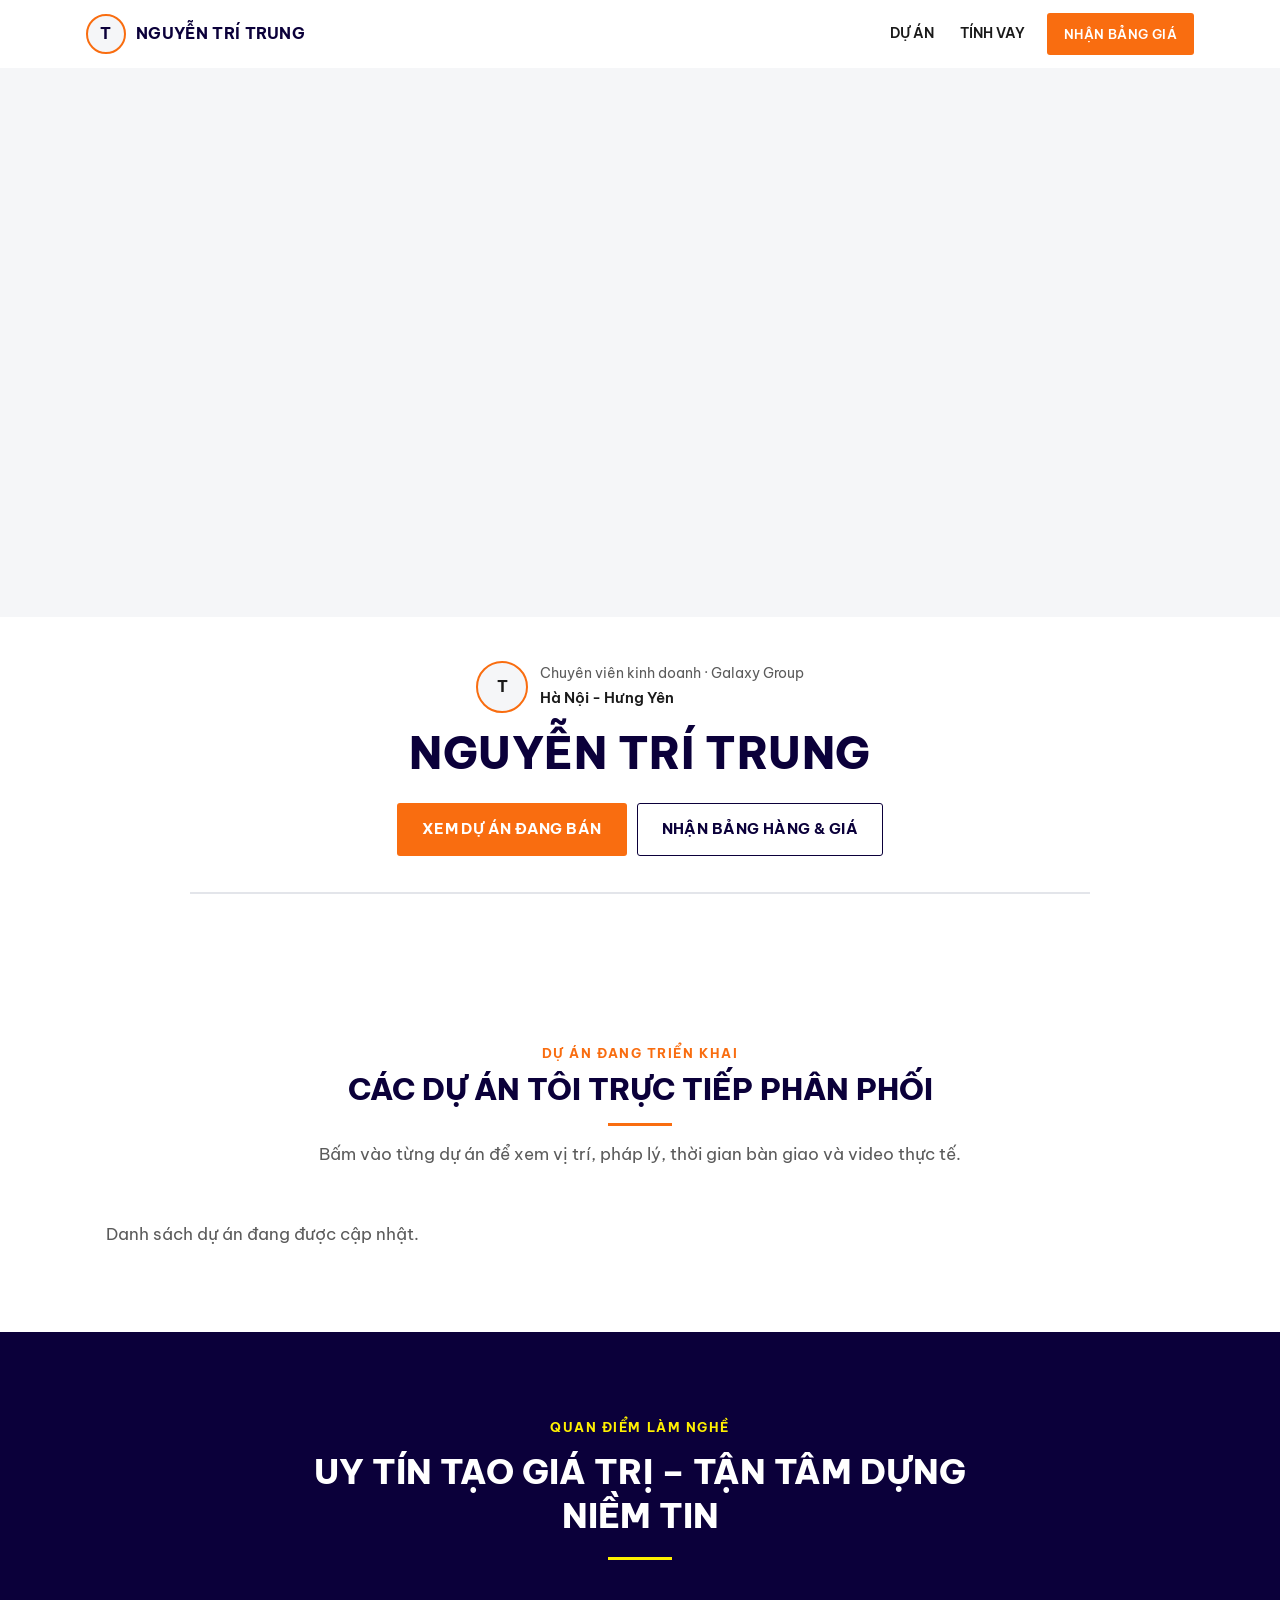
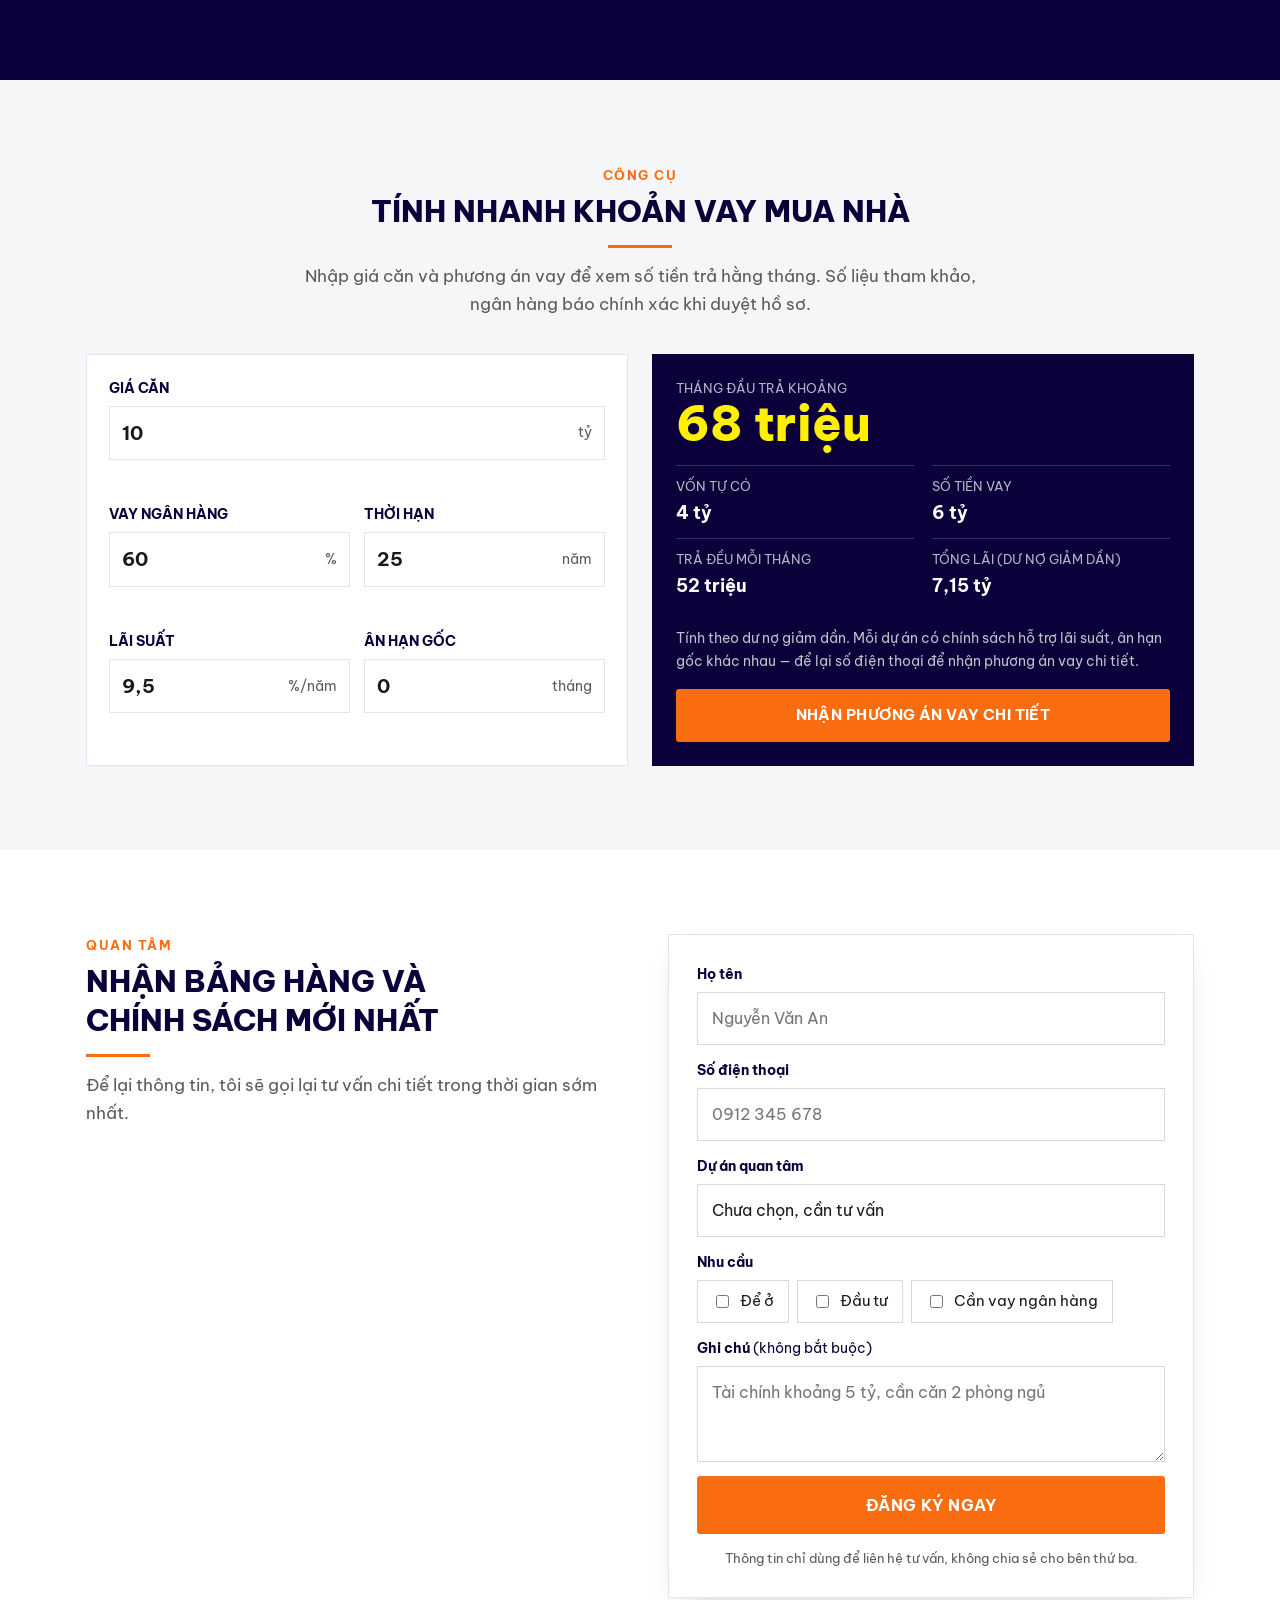
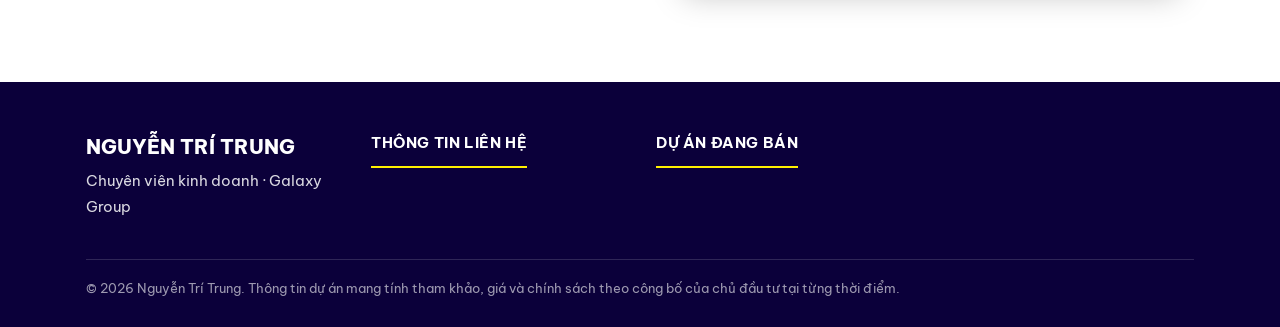
==== index.html @ 34c47fae "Add files via upload" ====
<!doctype html>
<html lang="vi">
<head>
<meta charset="utf-8">
<meta name="viewport" content="width=device-width,initial-scale=1,viewport-fit=cover">
<title>Nguyễn Trí Trung · Chuyên viên kinh doanh bất động sản</title>
<meta name="description" content="Nguyễn Trí Trung – Chuyên viên kinh doanh Galaxy Group. Tư vấn các dự án căn hộ, thấp tầng tại Hà Nội và Hưng Yên: Iconia Lakeside, Hanoi Season Garden, The Magnolia, Masteri, Lumière…">
<meta property="og:title" content="Nguyễn Trí Trung · Tư vấn bất động sản">
<meta property="og:description" content="Uy tín tạo giá trị – Tận tâm dựng niềm tin. Xem các dự án đang mở bán và nhận bảng giá mới nhất.">
<meta property="og:type" content="website">
<meta name="theme-color" content="#FFFFFF">
<link rel="icon" href="data:image/svg+xml,%3Csvg xmlns='http://www.w3.org/2000/svg' viewBox='0 0 64 64'%3E%3Crect width='64' height='64' rx='14' fill='%230B2A24'/%3E%3Cpath d='M14 34 32 18l18 16v14a2 2 0 0 1-2 2H38V38H26v12H16a2 2 0 0 1-2-2z' fill='%23D9B26A'/%3E%3C/svg%3E">
<link rel="preconnect" href="https://fonts.googleapis.com">
<link rel="preconnect" href="https://fonts.gstatic.com" crossorigin>
<link rel="stylesheet" href="https://fonts.googleapis.com/css2?family=Be+Vietnam+Pro:wght@400;500;600;700;800&display=swap">
<style>
/* Phong cách trang dự án BĐS: nền trắng, ảnh tràn ngang, tiêu đề in hoa canh giữa, nút cam, chân trang xanh than */
:root{
  --bg:#FFFFFF; --soft:#F5F6F8; --ink:#1A1A1A; --muted:#5B5B5B; --line:#E3E5EA;
  --orange:#F96D10; --orange-d:#E05A00; --navy:#0B003A; --yellow:#FFF000; --danger:#C62828;
  --font:"Be Vietnam Pro",Arial,system-ui,-apple-system,"Segoe UI",Roboto,sans-serif;
  color-scheme:light;
}
*{box-sizing:border-box}
html{scroll-behavior:smooth}
@media (prefers-reduced-motion:reduce){html{scroll-behavior:auto}*{animation:none!important;transition:none!important}}
body{margin:0;background:var(--bg);color:var(--ink);font-family:var(--font);font-size:16px;line-height:1.7;-webkit-font-smoothing:antialiased}
a{color:inherit}
img{max-width:100%;display:block}
[hidden]{display:none!important}
.wrap{max-width:1140px;margin:0 auto;padding-left:max(16px,env(safe-area-inset-left,0px));padding-right:max(16px,env(safe-area-inset-right,0px))}
:focus-visible{outline:2px solid var(--orange);outline-offset:2px}
h1,h2,h3{text-wrap:balance}
em.g{font-style:normal}

/* nút */
.btn{display:inline-flex;align-items:center;justify-content:center;gap:8px;border:1px solid transparent;border-radius:3px;padding:13px 24px;font:inherit;font-weight:700;font-size:14.5px;text-transform:uppercase;letter-spacing:.03em;text-decoration:none;cursor:pointer;transition:background .2s,color .2s,border-color .2s;white-space:nowrap}
.btn svg{width:17px;height:17px;flex:none}
.btn.gold,.btn.dark{background:var(--orange);color:#fff}
.btn.gold:hover,.btn.dark:hover{background:var(--orange-d)}
.btn.light,.btn.line{background:#fff;border-color:var(--navy);color:var(--navy)}
.btn.light:hover,.btn.line:hover{background:var(--navy);color:#fff}
.btn.sm{padding:9px 16px;font-size:13px}

/* thanh trên */
.top{position:sticky;top:0;z-index:40;padding-top:env(safe-area-inset-top,0px);background:#fff;transition:box-shadow .2s}
.top.solid{box-shadow:0 2px 10px rgba(0,0,0,.08)}
.top .wrap{display:flex;align-items:center;justify-content:space-between;gap:16px;height:68px}
.brand{display:flex;align-items:center;gap:10px;text-decoration:none;min-width:0}
.brand img,.brand .ini{width:40px;height:40px;border-radius:50%;object-fit:cover;flex:none;border:2px solid var(--orange)}
.brand .ini{display:grid;place-items:center;background:var(--soft);font-weight:700}
.brand span{white-space:nowrap;overflow:hidden;text-overflow:ellipsis;font-weight:700;text-transform:uppercase;color:var(--navy);letter-spacing:.02em;font-size:16px}
.menu{display:flex;align-items:center;gap:2px}
.menu a{text-decoration:none;font-size:14px;font-weight:600;text-transform:uppercase;color:var(--ink);padding:8px 12px}
.menu a.m:hover{color:var(--orange)}
.menu a.btn{color:#fff;margin-left:8px}
@media (max-width:900px){.menu a.m{display:none}}

/* đầu trang: ảnh tràn ngang + tên canh giữa */
.hero{padding:0 0 clamp(40px,6vw,64px)}
.hero .bg{width:100%;aspect-ratio:21/9;max-height:78vh;background:var(--soft) center/cover no-repeat}
@media (max-width:760px){.hero .bg{aspect-ratio:4/3}}
.hero-txt{text-align:center;padding-top:clamp(28px,4vw,44px)}
.hero .who{display:inline-flex;align-items:center;gap:12px;margin-bottom:14px;text-align:left}
.hero .who img,.hero .who .ini{width:52px;height:52px;border-radius:50%;object-fit:cover;flex:none;border:2px solid var(--orange)}
.hero .who .ini{display:grid;place-items:center;background:var(--soft);font-weight:700}
.hero .who small{display:block;font-size:13.5px;color:var(--muted)}
.hero .who b{font-size:14.5px;font-weight:600}
.hero h1{font-weight:800;font-size:clamp(28px,4.4vw,44px);line-height:1.2;text-transform:uppercase;color:var(--navy);margin:0 0 10px;letter-spacing:.01em}
.hero .slogan{font-size:clamp(16px,1.8vw,19px);color:var(--muted);font-style:italic;margin:0 auto 24px;max-width:60ch}
.hero .cta{display:flex;flex-wrap:wrap;gap:10px;justify-content:center}
.hero .stats{display:grid;grid-template-columns:repeat(auto-fit,minmax(150px,1fr));gap:0;margin:36px auto 0;max-width:900px;border:1px solid var(--line)}
.hero .stats div{display:flex;flex-direction:column;padding:16px 12px;border-right:1px solid var(--line)}
.hero .stats div:last-child{border-right:0}
.hero .stats b{font-size:30px;font-weight:800;color:var(--orange);line-height:1.1}
.hero .stats span{font-size:13.5px;color:var(--muted)}
@media (max-width:520px){.hero .stats{grid-template-columns:1fr 1fr}.hero .stats div:nth-child(2n){border-right:0}.hero .stats div:nth-child(n+3){border-top:1px solid var(--line)}}

/* mục chung: tiêu đề in hoa canh giữa, gạch cam bên dưới */
section{scroll-margin-top:74px}
.sec{padding-block:clamp(48px,7vw,84px)}
.sec.alt{background:var(--soft)}
.kicker{display:block;font-size:13px;font-weight:700;letter-spacing:.12em;text-transform:uppercase;color:var(--orange)}
.sec h2{font-weight:800;font-size:clamp(22px,3vw,30px);line-height:1.3;text-transform:uppercase;color:var(--navy);margin:6px 0 14px}
.sec h2::after{content:"";display:block;width:64px;height:3px;background:var(--orange);margin-top:14px}
.head{display:flex;flex-direction:column;align-items:center;text-align:center;gap:16px;margin-bottom:36px}
.head h2::after{margin-inline:auto}
.lead{color:var(--muted);font-size:16.5px;max-width:64ch;margin:0 auto}
.reveal{opacity:1;transform:none}
.js .reveal{opacity:0;transform:translateY(16px);transition:opacity .6s ease,transform .6s ease}
.js .reveal.in{opacity:1;transform:none}

/* giới thiệu */
.about{display:grid;grid-template-columns:minmax(0,.8fr) minmax(0,1.2fr);gap:clamp(24px,5vw,56px);align-items:center}
@media (max-width:860px){.about{grid-template-columns:minmax(0,1fr)}}
.portrait{position:relative;overflow:hidden;aspect-ratio:4/5;background:var(--soft);max-width:420px;width:100%;margin:0 auto;box-shadow:0 12px 30px -12px rgba(0,0,0,.25)}
.portrait img{width:100%;height:100%;object-fit:cover}
.portrait .ini{position:absolute;inset:0;display:grid;place-items:center;font-size:110px;font-weight:800;color:var(--muted)}
.portrait .badge{position:absolute;left:0;bottom:18px;background:var(--orange);color:#fff;padding:8px 16px;display:flex;gap:8px;align-items:center;font-size:13.5px;font-weight:700;text-transform:uppercase}
.portrait .badge i{width:8px;height:8px;border-radius:50%;background:#fff;flex:none}
.portrait .badge span{display:none}
.bio{font-size:16.5px;white-space:pre-line;margin:0 0 20px;text-align:justify}
.skills{list-style:none;margin:0 0 22px;padding:0;display:grid;grid-template-columns:repeat(auto-fit,minmax(220px,1fr));gap:6px 20px}
.skills li{position:relative;padding-left:22px}
.skills li::before{content:"";position:absolute;left:4px;top:.65em;width:7px;height:7px;background:var(--orange);border-radius:50%}
.contact-list{display:grid;gap:8px;margin-bottom:22px}
.contact-list a{display:flex;gap:12px;align-items:center;text-decoration:none;min-width:0}
.contact-list i{width:36px;height:36px;border-radius:50%;background:var(--navy);color:#fff;display:grid;place-items:center;flex:none}
.contact-list i svg{width:16px;height:16px}
.contact-list span{display:flex;gap:6px;flex-wrap:wrap;min-width:0}
.contact-list small{font-size:15px;color:var(--ink);font-weight:700}
.contact-list small::after{content:":"}
.contact-list b{font-size:15px;font-weight:400;overflow:hidden;text-overflow:ellipsis}
.socials{display:flex;gap:10px;flex-wrap:wrap}

/* cam kết */
.pledge{display:grid;grid-template-columns:repeat(auto-fit,minmax(220px,1fr));gap:20px}
.pledge div{background:#fff;border:1px solid var(--line);border-top:3px solid var(--orange);padding:22px 20px}
.pledge .n{font-size:28px;font-weight:800;color:var(--orange);line-height:1}
.pledge b{display:block;font-size:16.5px;font-weight:700;text-transform:uppercase;color:var(--navy);margin:10px 0 6px}
.pledge p{margin:0;color:var(--muted);font-size:15px}

/* dự án */
.filters{display:flex;gap:6px;flex-wrap:wrap;justify-content:center}
.filters button{font:inherit;font-size:13.5px;font-weight:700;text-transform:uppercase;border:1px solid var(--navy);background:#fff;color:var(--navy);padding:8px 18px;border-radius:3px;cursor:pointer}
.filters button[aria-pressed="true"]{background:var(--navy);color:#fff}
.grid{display:grid;grid-template-columns:repeat(auto-fill,minmax(310px,1fr));gap:24px}
@media (max-width:380px){.grid{grid-template-columns:minmax(0,1fr)}}
.card{position:relative;display:flex;flex-direction:column;background:#fff;color:var(--ink);border:1px solid var(--line);padding:0;text-align:left;font:inherit;cursor:pointer;width:100%;overflow:hidden;transition:box-shadow .25s,transform .25s}
.card:hover{box-shadow:0 14px 30px -14px rgba(0,0,0,.3);transform:translateY(-3px)}
.card img,.card .ph{width:100%;aspect-ratio:16/10;object-fit:cover;background:var(--soft)}
.card .tags{position:absolute;top:12px;left:12px;right:12px;display:flex;flex-wrap:wrap;gap:6px}
.card .tags span{background:var(--navy);color:#fff;font-size:11.5px;font-weight:700;text-transform:uppercase;padding:4px 10px}
.card .tags span.gold{background:var(--orange)}
.card .txt{display:flex;flex-direction:column;gap:8px;padding:16px 18px 18px;flex:1}
.card h3{font-size:18px;font-weight:800;text-transform:uppercase;color:var(--navy);line-height:1.3;margin:0}
.card .loc{display:flex;gap:6px;font-size:14.5px;color:var(--muted);line-height:1.5}
.card .loc svg{width:15px;height:15px;flex:none;margin-top:3px;color:var(--orange)}
.card .more{display:inline-flex;align-items:center;gap:6px;margin-top:auto;padding-top:6px;font-weight:700;font-size:13.5px;text-transform:uppercase;color:var(--orange)}
.card .more svg,.pd .vids svg{width:15px;height:15px;flex:none}

/* hộp chi tiết dự án */
dialog.pd{border:0;padding:0;margin:0;width:100%;height:100%;max-width:100%;max-height:100%;background:#fff;color:var(--ink)}
dialog.pd::backdrop{background:#fff}
.pd .pd-in{height:100%;overflow-y:auto;-webkit-overflow-scrolling:touch}
.pd .pd-bar{position:sticky;top:0;z-index:2;background:#fff;box-shadow:0 2px 10px rgba(0,0,0,.08);padding-top:env(safe-area-inset-top,0px)}
.pd .pd-bar .wrap{display:flex;align-items:center;justify-content:space-between;gap:12px;height:60px}
.pd .back{display:inline-flex;align-items:center;gap:6px;border:0;background:none;font:inherit;font-weight:700;font-size:14px;text-transform:uppercase;color:var(--navy);cursor:pointer;padding:8px 0}
.pd .pd-img{position:relative;width:100%;aspect-ratio:21/9;max-height:70vh;background:var(--soft)}
@media (max-width:760px){.pd .pd-img{aspect-ratio:4/3}}
.pd .pd-body{max-width:900px;margin:0 auto;padding:28px 16px calc(110px + env(safe-area-inset-bottom,0px))!important;overflow:visible!important}
.pd .acts .btn{white-space:normal;text-align:center}
.pd .amen{list-style:none;margin:0;padding:0;display:grid;grid-template-columns:repeat(auto-fill,minmax(240px,1fr));gap:8px 20px}
.pd .amen li{display:flex;gap:10px}
.pd .amen li::before{content:"✓";color:#fff;background:var(--orange);width:22px;height:22px;border-radius:50%;display:grid;place-items:center;font-size:12px;flex:none;margin-top:3px}
.pd .gal{display:grid;grid-template-columns:repeat(auto-fill,minmax(260px,1fr));gap:10px;margin-top:10px}
.pd .gal:empty{display:none}
.pd .gal a{display:block;background:var(--soft)}
.pd .gal img{width:100%;aspect-ratio:4/3;object-fit:cover}
.pd .card h3{font-size:18px;text-align:left;letter-spacing:0;line-height:1.3}
.pd .card .txt{padding:14px 16px 16px}
/* tiện ích dạng thẻ có ảnh + ghi chú */
.pd .amen-cards{display:grid;grid-template-columns:repeat(auto-fill,minmax(240px,1fr));gap:18px}
.pd .am-card{margin:0;border:1px solid var(--line);background:#fff;display:flex;flex-direction:column}
.pd .am-card button,.pd .tile button{display:block;width:100%;padding:0;border:0;background:var(--soft);cursor:zoom-in;position:relative}
.pd .am-card img{width:100%;aspect-ratio:4/3;object-fit:cover}
.pd .am-card figcaption{padding:12px 14px 14px;display:flex;flex-direction:column;gap:4px}
.pd .am-card b{font-weight:700;color:var(--navy);font-size:15.5px;line-height:1.35}
.pd .am-card span{color:var(--muted);font-size:14.5px;line-height:1.5}
.pd .amen{display:grid;grid-template-columns:repeat(auto-fill,minmax(260px,1fr));gap:10px 24px}
.pd .am-li{position:relative;padding-left:32px;line-height:1.5}
.pd .am-li::before{content:"✓";position:absolute;left:0;top:1px;color:#fff;background:var(--orange);width:22px;height:22px;border-radius:50%;display:grid;place-items:center;font-size:12px}
.pd .am-li b{font-weight:700}
.pd .am-li span{color:var(--muted)}
/* mặt bằng theo nhóm */
.pd .chips{display:flex;gap:8px;overflow-x:auto;padding:2px 0 6px;margin:6px 0 4px;scrollbar-width:thin}
.pd .chips button{flex:none;font:inherit;font-size:13.5px;font-weight:700;border:1px solid var(--navy);background:#fff;color:var(--navy);padding:8px 14px;cursor:pointer;white-space:nowrap}
.pd .chips button small{font-weight:400;opacity:.7;margin-left:4px}
.pd .chips button[aria-selected="true"]{background:var(--navy);color:#fff}
.pd .plan-grid{display:grid;grid-template-columns:repeat(auto-fill,minmax(220px,1fr));gap:12px;margin-top:10px}
.pd .plan-grid.one{grid-template-columns:minmax(0,1fr)}
.pd .tile{margin:0;display:flex;flex-direction:column;border:1px solid var(--line);background:#fff}
.pd .tile img{width:100%;aspect-ratio:4/3;object-fit:cover}
.pd .plan-grid .tile img{object-fit:contain;background:#fff}
.pd .plan-grid.one .tile img{aspect-ratio:auto;max-height:85vh}
.pd .tile figcaption{padding:8px 10px;font-size:13.5px;color:var(--muted);line-height:1.4}
.pd .tile button::after{content:"⤢";position:absolute;right:8px;bottom:8px;width:30px;height:30px;border-radius:50%;background:rgba(11,0,58,.7);color:#fff;display:grid;place-items:center;font-size:15px}
@media (max-width:600px){.pd .plan-grid{grid-template-columns:repeat(2,minmax(0,1fr));gap:8px}.pd .plan-grid.one{grid-template-columns:minmax(0,1fr)}.pd .pdf small{display:none}.pd .tile figcaption{font-size:12.5px;padding:6px 8px}}
.pd .pdf{display:flex;flex-direction:column;gap:6px;justify-content:center;min-height:96px;padding:16px;border:1px solid var(--line);background:#FFF8F2;text-decoration:none;color:var(--ink)}
.pd .pdf i{font-style:normal;font-weight:800;font-size:13px;color:#fff;background:#D93025;align-self:flex-start;padding:3px 8px}
.pd .pdf span{font-weight:700;color:var(--navy);line-height:1.35}
.pd .pdf small{color:var(--muted);font-size:12.5px}
.pd .gal{grid-template-columns:repeat(auto-fill,minmax(240px,1fr))}
/* khung xem ảnh */
dialog.lb{border:0;padding:0;margin:0;width:100%;height:100%;max-width:100%;max-height:100%;background:#0b0b0f;color:#fff;overflow:hidden}
dialog.lb::backdrop{background:#0b0b0f}
.lb-stage{position:absolute;inset:0;display:grid;place-items:center;overflow:hidden;touch-action:none;cursor:zoom-in}
.lb.zoomed .lb-stage{cursor:grab}
.lb-stage img{max-width:100%;max-height:100%;object-fit:contain;transform-origin:center center;user-select:none;-webkit-user-select:none;will-change:transform}
.lb-x{position:absolute;top:calc(12px + env(safe-area-inset-top,0px));right:12px;width:44px;height:44px;border-radius:50%;border:0;background:rgba(255,255,255,.16);color:#fff;font-size:26px;cursor:pointer;z-index:2}
.lb-nav{position:absolute;top:50%;transform:translateY(-50%);width:44px;height:64px;border:0;background:rgba(255,255,255,.12);color:#fff;font-size:34px;cursor:pointer;z-index:2}
.lb-nav.prev{left:8px}.lb-nav.next{right:8px}
.lb.zoomed .lb-nav{opacity:.25}
.lb-bar{position:absolute;left:0;right:0;bottom:0;padding:12px 16px calc(14px + env(safe-area-inset-bottom,0px));display:flex;justify-content:space-between;gap:12px;font-size:14px;background:linear-gradient(0deg,rgba(0,0,0,.7),rgba(0,0,0,0));pointer-events:none;padding-right:120px}
.lb-orig{position:absolute;left:12px;top:calc(14px + env(safe-area-inset-top,0px));z-index:2;background:var(--orange);color:#fff;text-decoration:none;font-weight:700;font-size:13.5px;padding:10px 14px}
.lb-orig[hidden]{display:none}
.lb-zoom{position:absolute;right:12px;bottom:calc(10px + env(safe-area-inset-bottom,0px));display:flex;gap:6px;z-index:2}
.lb-zoom button{width:44px;height:44px;border-radius:50%;border:0;background:rgba(255,255,255,.16);color:#fff;font-size:22px;cursor:pointer}
.pd .pd-img img{width:100%;height:100%;object-fit:cover}
.pd .x{position:absolute;top:calc(12px + env(safe-area-inset-top,0px));right:12px;width:40px;height:40px;border-radius:50%;border:0;background:#fff;color:var(--ink);font-size:24px;cursor:pointer;display:grid;place-items:center;box-shadow:0 2px 8px rgba(0,0,0,.2)}
.pd .pd-body{padding:24px clamp(16px,4vw,36px) calc(28px + env(safe-area-inset-bottom,0px));overflow-y:auto;display:flex;flex-direction:column;gap:16px}
.pd h3{font-size:clamp(22px,3.4vw,30px);font-weight:800;text-transform:uppercase;color:var(--navy);text-align:center;line-height:1.25;margin:0}
.pd .sub{font-size:16px;font-weight:800;text-transform:uppercase;color:var(--navy);margin:6px 0 0}
.pd .facts{list-style:disc;margin:0;padding-left:22px;display:grid;gap:6px}
.pd .facts li::marker{color:var(--orange)}
.pd .facts b{font-weight:700}
.pd .desc{white-space:pre-line;margin:0;font-size:16px;text-align:justify}
.pd .acts{display:flex;gap:10px;flex-wrap:wrap}
.pd .acts .btn.gold{flex:1 1 100%}
.pd .vids{display:flex;gap:8px;flex-wrap:wrap}
.pd .vids a{display:inline-flex;gap:8px;align-items:center;text-decoration:none;font-size:14px;padding:7px 14px;border:1px solid var(--line)}

/* video */
.vgrid{display:grid;grid-auto-flow:column;grid-auto-columns:minmax(210px,240px);gap:16px;overflow-x:auto;padding-bottom:12px;scroll-snap-type:x mandatory;scrollbar-width:thin}
.vcard{scroll-snap-align:start;position:relative;aspect-ratio:9/14;overflow:hidden;background:var(--soft);color:#fff;text-decoration:none;display:block}
.vcard img{position:absolute;inset:0;width:100%;height:100%;object-fit:cover}
.vcard::after{content:"";position:absolute;inset:0;background:linear-gradient(180deg,rgba(0,0,0,0) 45%,rgba(11,0,58,.9))}
.vcard .play{position:absolute;top:50%;left:50%;transform:translate(-50%,-50%);z-index:1;width:54px;height:54px;border-radius:50%;background:var(--orange);display:grid;place-items:center;color:#fff;transition:transform .2s}
.vcard:hover .play{transform:translate(-50%,-50%) scale(1.1)}
.vcard .play svg{width:20px;height:20px;margin-left:3px}
.vcard .src{position:absolute;top:10px;left:10px;z-index:1;font-size:11px;font-weight:700;text-transform:uppercase;background:rgba(0,0,0,.55);padding:3px 9px}
.vcard .cap{position:absolute;left:14px;right:14px;bottom:14px;z-index:1;font-weight:600;font-size:14px;line-height:1.35}
.vcard .cap small{display:block;color:var(--yellow);font-size:11.5px;font-weight:700;text-transform:uppercase;margin-bottom:3px}
#video .head .btn{order:3}

/* quan điểm: dải xanh than */
.creed{background:var(--navy);color:#fff;text-align:center}
.creed .kicker{color:var(--yellow)}
.creed .quote{font-size:clamp(22px,3.4vw,34px);font-weight:800;text-transform:uppercase;line-height:1.3;margin:12px auto 36px;max-width:28ch}
.creed .quote::after{content:"";display:block;width:64px;height:3px;background:var(--yellow);margin:18px auto 0}
.values{display:grid;grid-template-columns:repeat(auto-fit,minmax(220px,1fr));gap:20px;text-align:left}
.values div{border:1px solid rgba(255,255,255,.18);padding:20px}
.values b{display:block;font-size:16px;font-weight:700;text-transform:uppercase;color:var(--yellow);margin-bottom:6px}
.values p{margin:0;color:rgba(255,255,255,.8);font-size:15px}

/* quy trình */
.steps{list-style:none;margin:0;padding:0;display:grid;grid-template-columns:repeat(auto-fit,minmax(190px,1fr));gap:20px;counter-reset:s}
.steps li{counter-increment:s;text-align:center;padding:0 8px}
.steps li::before{content:counter(s);display:grid;place-items:center;width:52px;height:52px;margin:0 auto 12px;border-radius:50%;background:var(--orange);color:#fff;font-size:20px;font-weight:800}
.steps b{display:block;font-size:16px;font-weight:700;text-transform:uppercase;color:var(--navy);margin-bottom:6px}
.steps p{margin:0;color:var(--muted);font-size:15px}

/* tính vay */
.loan{display:grid;grid-template-columns:minmax(0,1fr) minmax(0,1fr);gap:24px;align-items:stretch}
@media (max-width:860px){.loan{grid-template-columns:minmax(0,1fr)}}
.loan form{background:#fff;border:1px solid var(--line);padding:22px;display:grid;grid-template-columns:repeat(2,minmax(0,1fr));gap:14px}
.loan label{display:flex;flex-direction:column;gap:6px;font-size:13.5px;font-weight:700;text-transform:uppercase;color:var(--navy);min-width:0}
.loan label.w{grid-column:1/-1}
.loan .box{display:flex;align-items:center;border:1px solid var(--line);padding:0 12px;background:#fff}
.loan .box:focus-within{border-color:var(--orange)}
.loan input{flex:1;min-width:0;width:100%;border:0;background:none;font:inherit;font-size:19px;font-weight:700;color:var(--ink);padding:10px 0;outline:none;text-transform:none}
.loan .box span{color:var(--muted);font-weight:400;text-transform:none}
.loan .res{background:var(--navy);color:#fff;padding:24px;display:flex;flex-direction:column;gap:16px}
.loan .res .big{font-size:clamp(34px,4.6vw,48px);font-weight:800;color:var(--yellow);line-height:1.05}
.loan .res .row{display:grid;grid-template-columns:1fr 1fr;gap:0 18px}
.loan .res .row div{border-top:1px solid rgba(255,255,255,.18);padding:10px 0}
.loan .res small{display:block;color:rgba(255,255,255,.7);font-size:12.5px;text-transform:uppercase}
.loan .res b{font-size:18px;font-weight:700}
.loan .res p{margin:0;color:rgba(255,255,255,.75);font-size:13.5px}

/* form đăng ký */
.reg{display:grid;grid-template-columns:minmax(0,1fr) minmax(0,1fr);gap:clamp(24px,5vw,56px);align-items:start}
@media (max-width:860px){.reg{grid-template-columns:minmax(0,1fr)}}
.reg h2::after{margin-inline:0}
.reg .lead{margin:0}
.benefits{list-style:none;padding:0;margin:20px 0 0;display:grid;gap:8px}
.benefits li{display:flex;gap:10px;font-size:16px}
.benefits li::before{content:"✓";color:#fff;background:var(--orange);width:22px;height:22px;border-radius:50%;display:grid;place-items:center;font-size:12px;flex:none;margin-top:3px}
form.f{background:#fff;border:1px solid var(--line);box-shadow:0 12px 30px -16px rgba(0,0,0,.25);padding:clamp(18px,3vw,28px);display:flex;flex-direction:column;gap:14px}
.f .fld{display:flex;flex-direction:column;gap:6px}
.f label,.f .lb{font-size:13.5px;font-weight:700;color:var(--navy)}
.f input,.f select,.f textarea{width:100%;font:inherit;font-size:16px;color:var(--ink);background:#fff;border:1px solid #D5D8DE;border-radius:0;padding:12px 14px;-webkit-appearance:none;appearance:none}
.f textarea{min-height:96px;resize:vertical}
.f input:focus,.f select:focus,.f textarea:focus{outline:0;border-color:var(--orange);box-shadow:0 0 0 2px rgba(249,109,16,.2)}
.f .needs{display:flex;gap:8px;flex-wrap:wrap}
.f .needs label{display:inline-flex;align-items:center;gap:8px;font-size:14.5px;font-weight:400;color:var(--ink);border:1px solid #D5D8DE;padding:8px 14px;cursor:pointer}
.f .needs input{width:auto;accent-color:var(--orange);-webkit-appearance:auto;appearance:auto}
.f .needs label:has(input:checked){border-color:var(--orange);background:#FFF4EC}
.f .hp{position:absolute;left:-9999px;width:1px;height:1px;opacity:0}
.f .err{color:var(--danger);font-size:14px;margin:0}
.f .note{font-size:12.5px;color:var(--muted);margin:0;text-align:center}
.f button.btn{width:100%;padding:15px;font-size:15.5px}
.done{background:#fff;border:1px solid var(--line);border-top:3px solid var(--orange);padding:40px 24px;text-align:center}
.done b{display:block;font-size:22px;font-weight:800;text-transform:uppercase;color:var(--navy);margin-bottom:8px}

/* chân trang xanh than */
footer{background:var(--navy);color:rgba(255,255,255,.85);padding-block:48px calc(28px + env(safe-area-inset-bottom,0px));font-size:15px}
footer .wrap{display:grid;grid-template-columns:repeat(auto-fit,minmax(240px,1fr));gap:32px}
footer h4{color:#fff;font-size:15px;font-weight:700;text-transform:uppercase;letter-spacing:.04em;margin:0 0 16px;padding-bottom:10px;border-bottom:2px solid var(--yellow);display:inline-block}
footer b{color:#fff;font-size:20px;font-weight:800;text-transform:uppercase;display:block;margin-bottom:4px}
footer a{text-decoration:none}
footer a:hover{color:var(--yellow)}
footer .links{display:flex;flex-direction:column;gap:10px}
footer .small{grid-column:1/-1;font-size:12.5px;border-top:1px solid rgba(255,255,255,.15);padding-top:18px;color:rgba(255,255,255,.6)}

/* nút gọi nổi góc trái */
.fab{position:fixed;left:calc(16px + env(safe-area-inset-left,0px));bottom:calc(20px + env(safe-area-inset-bottom,0px));z-index:35;display:flex;flex-direction:column;gap:14px}
.fab a{position:relative;width:54px;height:54px;border-radius:50%;display:grid;place-items:center;text-decoration:none;font-weight:800;font-size:12.5px;color:#fff;box-shadow:0 6px 16px -6px rgba(0,0,0,.45)}
.fab a::before{content:"";position:absolute;inset:-6px;border-radius:50%;background:inherit;opacity:.3;animation:ring 1.6s ease-out infinite;z-index:-1}
@keyframes ring{0%{transform:scale(.85);opacity:.45}100%{transform:scale(1.35);opacity:0}}
.fab .z{background:#0068FF}
.fab .p{background:#E5252A}
.fab .p svg{animation:shake 1.4s ease-in-out infinite}
@keyframes shake{0%,50%,100%{transform:rotate(0)}10%,30%{transform:rotate(-14deg)}20%,40%{transform:rotate(14deg)}}
.fab svg{width:22px;height:22px}
.dock{display:none!important}
@media (max-width:600px){
  .hero .cta{flex-direction:column;align-items:stretch;max-width:340px;margin:0 auto}
  .bio,.pd .desc{text-align:left}
  footer{padding-bottom:calc(96px + env(safe-area-inset-bottom,0px))}
  .menu a.btn{padding:9px 12px;font-size:12.5px}
}
</style>
</head>
<body>

<header class="top" id="top">
  <div class="wrap">
    <a class="brand" href="#trang-chu" aria-label="Về đầu trang"><span class="ini" id="brandIni">T</span><span id="brandName">Nguyễn Trí Trung</span></a>
    <nav class="menu" aria-label="Mục chính">
      <a class="m" href="#du-an">Dự án</a>
      <a class="m" href="#tinh-vay">Tính vay</a>
      <a class="btn gold sm" href="#nhan-thong-tin">Nhận bảng giá</a>
    </nav>
  </div>
</header>

<main id="trang-chu">
  <section class="hero" aria-label="Giới thiệu nhanh">
    <div class="bg" id="heroBg" role="img" aria-label="Phối cảnh dự án"></div>
    <div class="wrap hero-txt">
      <div>
        <div class="who"><span class="ini" id="heroIni">T</span><div><small id="heroRole">Chuyên viên kinh doanh</small><b id="heroArea">Hà Nội - Hưng Yên</b></div></div>
        <h1 id="heroName">Nguyễn Trí Trung</h1>
        <p class="slogan" id="heroSlogan">Uy tín tạo giá trị – Tận tâm dựng niềm tin</p>
        <div class="cta" id="heroCta">
          <a class="btn gold" href="#du-an">Xem dự án đang bán</a>
          <a class="btn light" href="#nhan-thong-tin">Nhận bảng hàng &amp; giá</a>
        </div>
        <div class="stats" id="heroStats"></div>
      </div>
    </div>
  </section>

  <section class="sec alt" id="cam-ket">
    <div class="wrap">
      <div class="head reveal"><div><span class="kicker">Cam kết</span><h2 id="pledgeTitle">Niềm tin của Quý khách là <em class="g">trách nhiệm của tôi</em></h2></div></div>
      <div class="pledge reveal" id="pledge"></div>
    </div>
  </section>

  <section class="sec" id="du-an">
    <div class="wrap">
      <div class="head reveal">
        <div><span class="kicker">Dự án đang triển khai</span><h2>Các dự án tôi <em class="g">trực tiếp phân phối</em></h2>
          <p class="lead">Bấm vào từng dự án để xem vị trí, pháp lý, thời gian bàn giao và video thực tế.</p></div>
        <div class="filters" id="filters" role="group" aria-label="Lọc theo khu vực"></div>
      </div>
      <div class="grid" id="projects"></div>
    </div>
  </section>

  <section class="sec creed" id="quan-diem">
    <div class="wrap">
      <span class="kicker">Quan điểm làm nghề</span>
      <p class="quote" id="creedQuote">Uy tín tạo giá trị – Tận tâm dựng niềm tin</p>
      <div class="values" id="values"></div>
    </div>
  </section>

  <section class="sec" id="quy-trinh">
    <div class="wrap">
      <div class="head reveal"><div><span class="kicker">Quy trình</span><h2>5 bước <em class="g">đồng hành cùng khách hàng</em></h2>
        <p class="lead">Một mục tiêu chung: giúp anh chị ra quyết định đúng, an tâm từ lúc tìm hiểu đến sau khi nhận nhà.</p></div></div>
      <ol class="steps reveal" id="steps"></ol>
    </div>
  </section>

  <section class="sec alt" id="tinh-vay">
    <div class="wrap">
      <div class="head reveal"><div><span class="kicker">Công cụ</span><h2>Tính nhanh <em class="g">khoản vay mua nhà</em></h2>
        <p class="lead">Nhập giá căn và phương án vay để xem số tiền trả hằng tháng. Số liệu tham khảo, ngân hàng báo chính xác khi duyệt hồ sơ.</p></div></div>
      <div class="loan reveal">
        <form id="loanForm" novalidate>
          <label class="w">Giá căn<span class="box"><input id="ln-price" inputmode="decimal" value="10"><span>tỷ</span></span></label>
          <label>Vay ngân hàng<span class="box"><input id="ln-ltv" inputmode="numeric" value="60"><span>%</span></span></label>
          <label>Thời hạn<span class="box"><input id="ln-yrs" inputmode="numeric" value="25"><span>năm</span></span></label>
          <label>Lãi suất<span class="box"><input id="ln-rate" inputmode="decimal" value="9,5"><span>%/năm</span></span></label>
          <label>Ân hạn gốc<span class="box"><input id="ln-grace" inputmode="numeric" value="0"><span>tháng</span></span></label>
        </form>
        <div class="res" aria-live="polite">
          <div><small>Tháng đầu trả khoảng</small><div class="big" id="ln-first">–</div></div>
          <div class="row">
            <div><small>Vốn tự có</small><b id="ln-own">–</b></div>
            <div><small>Số tiền vay</small><b id="ln-loan">–</b></div>
            <div><small>Trả đều mỗi tháng</small><b id="ln-eq">–</b></div>
            <div><small>Tổng lãi (dư nợ giảm dần)</small><b id="ln-int">–</b></div>
          </div>
          <p>Tính theo dư nợ giảm dần. Mỗi dự án có chính sách hỗ trợ lãi suất, ân hạn gốc khác nhau — để lại số điện thoại để nhận phương án vay chi tiết.</p>
          <a class="btn gold" href="#nhan-thong-tin" data-need="Cần vay ngân hàng">Nhận phương án vay chi tiết</a>
        </div>
      </div>
    </div>
  </section>

  <section class="sec" id="nhan-thong-tin">
    <div class="wrap reg">
      <div class="reveal">
        <span class="kicker">Quan tâm</span>
        <h2>Nhận bảng hàng <em class="g">và chính sách mới nhất</em></h2>
        <p class="lead">Để lại thông tin, tôi sẽ gọi lại tư vấn chi tiết trong thời gian sớm nhất.</p>
        <ul class="benefits" id="benefits"></ul>
      </div>
      <div class="reveal">
        <form class="f" id="leadForm" novalidate>
          <div class="fld"><label for="lf-name">Họ tên</label><input id="lf-name" name="name" autocomplete="name" placeholder="Nguyễn Văn An"></div>
          <div class="fld"><label for="lf-phone">Số điện thoại</label><input id="lf-phone" name="phone" type="tel" inputmode="tel" autocomplete="tel" placeholder="0912 345 678"></div>
          <div class="fld"><label for="lf-project">Dự án quan tâm</label><select id="lf-project" name="project"><option value="">Chưa chọn, cần tư vấn</option></select></div>
          <div class="fld"><span class="lb">Nhu cầu</span><div class="needs" id="needs">
            <label><input type="checkbox" name="need" value="Để ở">Để ở</label>
            <label><input type="checkbox" name="need" value="Đầu tư">Đầu tư</label>
            <label><input type="checkbox" name="need" value="Cần vay ngân hàng">Cần vay ngân hàng</label></div></div>
          <div class="fld"><label for="lf-msg">Ghi chú <span style="font-weight:400">(không bắt buộc)</span></label><textarea id="lf-msg" name="message" placeholder="Tài chính khoảng 5 tỷ, cần căn 2 phòng ngủ"></textarea></div>
          <input class="hp" name="website" tabindex="-1" autocomplete="off" aria-hidden="true">
          <p class="err" id="lf-err" hidden></p>
          <button class="btn gold" type="submit" id="lf-btn">Đăng ký ngay</button>
          <p class="note">Thông tin chỉ dùng để liên hệ tư vấn, không chia sẻ cho bên thứ ba.</p>
        </form>
        <div class="done" id="lf-done" hidden><b>Đã nhận thông tin</b><span>Cảm ơn anh chị, tôi sẽ gọi lại sớm nhất.</span></div>
      </div>
    </div>
  </section>
</main>

<footer>
  <div class="wrap">
    <div><b id="footName">Nguyễn Trí Trung</b><div id="footRole">Chuyên viên kinh doanh · Galaxy Group</div><div id="footSlogan" style="margin-top:8px;font-style:italic"></div></div>
    <div><h4>Thông tin liên hệ</h4><div class="links" id="footLinks"></div></div>
    <div><h4>Dự án đang bán</h4><div class="links" id="footProj"></div></div>
    <div class="small">© <span id="year"></span> <span id="footName2">Nguyễn Trí Trung</span>. Thông tin dự án mang tính tham khảo, giá và chính sách theo công bố của chủ đầu tư tại từng thời điểm.</div>
  </div>
</footer>

<div class="fab" id="fab" hidden></div>
<div class="dock" id="dock"></div>

<dialog class="pd" id="pd" aria-labelledby="pdTitle"><div class="pd-in">
  <div class="pd-bar"><div class="wrap"><button class="back" type="button" id="pdClose">← Tất cả dự án</button><span id="pdBarActs" style="display:flex;gap:8px"></span></div></div>
  <div class="pd-img"><img id="pdImg" alt=""></div>
  <div class="pd-body">
    <h3 id="pdTitle"></h3>
    <p class="sub" id="pdSub1">Tổng quan dự án</p>
    <ul class="facts" id="pdFacts"></ul>
    <p class="sub">Giới thiệu</p>
    <p class="desc" id="pdDesc"></p>
    <div id="pdAmenBox" hidden><p class="sub" id="pdAmenT">Tiện ích</p><div id="pdAmen" data-lbg></div></div>
    <div id="pdPlanBox" hidden><p class="sub" id="pdPlanT">Mặt bằng</p><p class="desc" id="pdPlan"></p><div class="chips" id="pdPlanTabs" role="tablist"></div><div id="pdPlanImgs" data-lbg></div></div>
    <div id="pdGalBox" hidden><p class="sub" id="pdGalT">Hình ảnh dự án</p><div class="gal" id="pdGal" data-lbg></div></div>
    <div class="vids" id="pdVids"></div>
    <div class="acts" id="pdActs"></div>
    <p class="sub" style="margin-top:28px">Dự án khác đang phân phối</p>
    <div class="grid" id="pdOthers"></div>
  </div></div></dialog>

<dialog class="lb" id="lb" aria-label="Xem ảnh"><div class="lb-stage" id="lbStage"><img id="lbImg" alt="" draggable="false"></div>
  <button class="lb-x" type="button" id="lbX" aria-label="Đóng">×</button>
  <button class="lb-nav prev" type="button" id="lbPrev" aria-label="Ảnh trước">‹</button>
  <button class="lb-nav next" type="button" id="lbNext" aria-label="Ảnh sau">›</button>
  <div class="lb-bar"><span id="lbCap"></span><span id="lbCount"></span></div>
  <a class="lb-orig" id="lbOrig" href="#" target="_blank" rel="noopener" hidden>Mở bản PDF đầy đủ ↗</a>
  <div class="lb-zoom"><button type="button" id="lbOut" aria-label="Thu nhỏ">−</button><button type="button" id="lbIn" aria-label="Phóng to">+</button></div>
</dialog>

<script>
document.documentElement.classList.add("js");
const API = "https://script.google.com/macros/s/AKfycbxKpu-fw4o_bI0DOFLLAmE2ox2Boh5DwdWjSgrKtYWHd7fPn3hKvgjgT-A9RylTqdOB/exec";
const $ = id => document.getElementById(id) || document.createElement("div");
const esc = s => String(s ?? "").replace(/[&<>"']/g, c => ({"&":"&amp;","<":"&lt;",">":"&gt;",'"':"&quot;","'":"&#39;"}[c]));
const digits = p => { let d=String(p||"").replace(/\D/g,""); if(d.startsWith("84")&&d.length>=11) d="0"+d.slice(2); return d; };
const fmtPhone = p => { const d=digits(p); return d.length===10 ? d.replace(/(\d{4})(\d{3})(\d{3})/,"$1 $2 $3") : d; };
const safeUrl = u => /^https?:\/\//i.test(String(u||"").trim()) ? String(u).trim() : "";
function img(u){ u=safeUrl(u); const m=u.match(/drive\.google\.com\/(?:file\/d\/|open\?id=|uc\?(?:export=\w+&)?id=)([\w-]{20,})/); return m ? `https://lh3.googleusercontent.com/d/${m[1]}=w1600` : u; }
const lines = s => String(s||"").split(/\r?\n/).map(x=>x.trim()).filter(Boolean);
const pairs = s => lines(s).map(l=>{ const i=l.indexOf("|"); return i<0 ? [l,""] : [l.slice(0,i).trim(), l.slice(i+1).trim()]; });
const initial = n => (String(n||"").trim().split(/\s+/).pop()||"?").charAt(0).toUpperCase();
const ytId = u => (String(u).match(/(?:youtu\.be\/|v=|shorts\/|embed\/)([\w-]{11})/)||[])[1];
const regionOf = p => /hưng yên|văn giang|mỹ hào|ocean (park|city)|nghĩa trụ/i.test(p.location+" "+p.name) ? "Hưng Yên" : "Hà Nội";
const I = {
  phone:'<svg viewBox="0 0 24 24" fill="currentColor" aria-hidden="true"><path d="M6.6 10.8a15.1 15.1 0 0 0 6.6 6.6l2.2-2.2a1 1 0 0 1 1-.25 11.4 11.4 0 0 0 3.6.57 1 1 0 0 1 1 1V20a1 1 0 0 1-1 1A17 17 0 0 1 3 4a1 1 0 0 1 1-1h3.5a1 1 0 0 1 1 1c0 1.25.2 2.45.57 3.57a1 1 0 0 1-.25 1z"/></svg>',
  mail:'<svg viewBox="0 0 24 24" fill="currentColor" aria-hidden="true"><path d="M4 5h16a2 2 0 0 1 2 2v10a2 2 0 0 1-2 2H4a2 2 0 0 1-2-2V7a2 2 0 0 1 2-2zm0 2v.4l8 5 8-5V7zm16 2.75-8 5-8-5V17h16z"/></svg>',
  pin:'<svg viewBox="0 0 24 24" fill="currentColor" aria-hidden="true"><path d="M12 2a7 7 0 0 0-7 7c0 5.2 7 13 7 13s7-7.8 7-13a7 7 0 0 0-7-7zm0 9.5A2.5 2.5 0 1 1 12 6.5a2.5 2.5 0 0 1 0 5z"/></svg>',
  play:'<svg viewBox="0 0 24 24" fill="currentColor" aria-hidden="true"><path d="M8 5v14l11-7z"/></svg>',
  arrow:'<svg viewBox="0 0 24 24" fill="none" stroke="currentColor" stroke-width="2.2" stroke-linecap="round" aria-hidden="true"><path d="M7 17 17 7M9 7h8v8"/></svg>'
};
let P = {}, PROJECTS = [], VIDEOS = [], region = "Tất cả";

function setAvatar(id, name, photo){
  const old=$(id); if(!old) return;
  const ini=()=>{ const s=document.createElement("span"); s.className="ini"; s.id=id; s.textContent=initial(name); return s; };
  let el;
  if(photo){ el=new Image(); el.alt=name; el.src=photo; el.onerror=()=>el.replaceWith(ini()); el.id=id; }
  else el=ini();
  if(old.tagName==="IMG" && el.tagName==="IMG" && old.src===el.src) return;
  old.replaceWith(el);
}

function renderProfile(p){
  P=p; const name=p.name||"Tư vấn bất động sản", photo=img(p.photo), tel=digits(p.phone), zalo=digits(p.zalo||p.phone);
  document.title = `${name} · ${p.title||"Tư vấn bất động sản"}`;
  $("brandName").textContent=name; $("heroName").textContent=name; ["footName","footName2"].forEach(i=>$(i).textContent=name);
  $("aboutName").textContent=name.split(/\s+/).slice(-2).join(" ");
  setAvatar("brandIni", name, photo); setAvatar("heroIni", name, photo);
  $("heroRole").textContent=p.title||""; $("heroArea").textContent=p.area||""; $("footRole").textContent=p.title||"";
  $("heroSlogan").textContent=p.slogan||p.intro||""; $("footSlogan").textContent=p.slogan||"";
  if(p.slogan) $("creedQuote").textContent=p.slogan.replace(/\s*-\s*/," – ");
  const cover=img(p.cover)||img(PROJECTS[0]?.image); if(cover) $("heroBg").style.backgroundImage=`url("${cover.replace(/"/g,"%22")}")`;
  if(photo && $("portraitIni")){ const pi=$("portraitIni"); const im=new Image(); im.alt=name; im.src=photo; im.onload=()=>{ if(pi.isConnected) pi.replaceWith(im); }; }
  $("bio").textContent=p.intro||"";
  $("skills").innerHTML=lines(p.skills).map(s=>`<li>${esc(s)}</li>`).join("");
  const cl=[];
  if(tel) cl.push(`<a href="tel:${tel}"><i>${I.phone}</i><span><small>Điện thoại · Zalo</small><b>${fmtPhone(tel)}</b></span></a>`);
  if(p.email) cl.push(`<a href="mailto:${esc(p.email)}"><i>${I.mail}</i><span><small>Email</small><b>${esc(p.email)}</b></span></a>`);
  if(p.area) cl.push(`<a href="#du-an"><i>${I.pin}</i><span><small>Khu vực</small><b>${esc(p.area)}</b></span></a>`);
  $("contactList").innerHTML=cl.join("");
  const so=[]; if(safeUrl(p.facebook)) so.push(["Facebook",p.facebook]); if(safeUrl(p.tiktok)) so.push(["TikTok",p.tiktok]);  $("socials").innerHTML=so.map(([t,u])=>`<a class="btn line sm" href="${esc(safeUrl(u))}" target="_blank" rel="noopener">${esc(t)} ${I.arrow}</a>`).join("");
  if(safeUrl(p.tiktok)){ const t=$("tiktokAll"); t.href=safeUrl(p.tiktok); t.hidden=false; }
  const pl=pairs(p.pledge); $("pledge").innerHTML=pl.map(([t,d],i)=>`<div><span class="n">0${i+1}</span><b>${esc(t)}</b><p>${esc(d)}</p></div>`).join(""); $("cam-ket").hidden=!pl.length;
  const cr=pairs(p.creed); $("values").innerHTML=cr.map(([t,d])=>`<div><b>${esc(t)}</b><p>${esc(d)}</p></div>`).join(""); $("values").hidden=!cr.length;
  const st=pairs(p.process); $("steps").innerHTML=st.map(([t,d])=>`<li><b>${esc(t)}</b><p>${esc(d)}</p></li>`).join(""); $("quy-trinh").hidden=!st.length;
  const be=lines(p.benefits); $("benefits").innerHTML=be.map(b=>`<li>${esc(b)}</li>`).join("");
  // nút gọi
  const cta=[`<a class="btn gold" href="#du-an">Xem dự án đang bán</a>`];
  if(tel) cta.push(`<a class="btn light" href="tel:${tel}">${I.phone}Gọi ${fmtPhone(tel)}</a>`); else cta.push(`<a class="btn light" href="#nhan-thong-tin">Nhận bảng hàng &amp; giá</a>`);
  if(zalo) cta.push(`<a class="btn light" href="https://zalo.me/${zalo}" target="_blank" rel="noopener">Nhắn Zalo</a>`);
  $("heroCta").innerHTML=cta.join("");
  const fab=$("fab"); fab.innerHTML=(zalo?`<a class="z" href="https://zalo.me/${zalo}" target="_blank" rel="noopener" aria-label="Nhắn Zalo">Zalo</a>`:"")+(tel?`<a class="p" href="tel:${tel}" aria-label="Gọi điện">${I.phone}</a>`:""); fab.hidden=!(tel||zalo);
  const dock=$("dock"); if(tel||zalo){ dock.innerHTML=(tel?`<a class="btn gold" href="tel:${tel}">${I.phone}Gọi ngay</a>`:"")+(zalo?`<a class="btn dark" href="https://zalo.me/${zalo}" target="_blank" rel="noopener">Nhắn Zalo</a>`:""); dock.classList.add("on"); }
  const fl=[]; if(tel) fl.push(`<a href="tel:${tel}">Hotline: ${fmtPhone(tel)}</a>`); if(p.email) fl.push(`<a href="mailto:${esc(p.email)}">${esc(p.email)}</a>`); so.forEach(([t,u])=>fl.push(`<a href="${esc(safeUrl(u))}" target="_blank" rel="noopener">${esc(t)}</a>`));
  $("footLinks").innerHTML=fl.join("");
  renderStats();
}
function renderStats(){
  const s=[]; if(PROJECTS.length) s.push([PROJECTS.length,"dự án đang phân phối"]); if(VIDEOS.length) s.push([VIDEOS.length,"video đi thực tế"]); if(P.years) s.push([P.years+"+","năm kinh nghiệm"]);
  const regs=[...new Set(PROJECTS.map(regionOf))]; if(regs.length) s.push([regs.length,"khu vực: "+regs.join(", ")]);
  $("heroStats").innerHTML=s.map(([b,t])=>`<div><b>${esc(b)}</b><span>${esc(t)}</span></div>`).join("");
}
function renderProjects(list){
  PROJECTS=list;
  const regs=["Tất cả",...new Set(list.map(regionOf))];
  $("filters").innerHTML = regs.length>2 ? regs.map(r=>`<button type="button" data-r="${esc(r)}" aria-pressed="${r===region}">${esc(r)}</button>`).join("") : "";
  const shown=list.map((p,i)=>({p,i})).filter(x=>region==="Tất cả"||regionOf(x.p)===region);
  $("projects").innerHTML = shown.length ? shown.map(({p,i})=>{
    const cover=img(p.image); const tags=[p.type?`<span>${esc(p.type.split("·")[0].trim())}</span>`:"", p.handover?`<span class="gold">Bàn giao ${esc(p.handover.replace(/^dự kiến\s*/i,""))}</span>`:""].join("");
    return `<button class="card reveal" type="button" data-i="${i}" aria-label="Xem chi tiết ${esc(p.name)}">
      ${cover?`<img src="${esc(cover)}" alt="" loading="lazy" onerror="this.replaceWith(Object.assign(document.createElement('div'),{className:'ph'}))">`:`<div class="ph"></div>`}
      <div class="tags">${tags}</div>
      <div class="txt"><h3>${esc(p.name)}</h3>${p.location?`<div class="loc">${I.pin}<span>${esc(p.location)}</span></div>`:""}<span class="more">Xem chi tiết ${I.arrow}</span></div></button>`;}).join("")
    : `<p class="lead">Danh sách dự án đang được cập nhật.</p>`;
  $("lf-project").innerHTML=`<option value="">Chưa chọn, cần tư vấn</option>`+list.map(p=>`<option>${esc(p.name)}</option>`).join("");
  $("footProj").innerHTML=list.map((p,i)=>`<a href="#du-an" data-i="${i}">${esc(p.name)}</a>`).join("");
  observe(); renderStats();
}
function renderVideos(list){
  VIDEOS=[]; const box=document.getElementById("videos"); if(!box) return;
  if(!list.length){ $("video").hidden=true; return; } $("video").hidden=false;
  box.innerHTML=list.map(v=>{
    const id=ytId(v.url), proj=PROJECTS.find(p=>p.name.toLowerCase()===String(v.project).toLowerCase());
    const thumb = id ? `https://img.youtube.com/vi/${id}/hqdefault.jpg` : img(proj?.image);
    const src = /tiktok/i.test(v.url) ? "TikTok" : (id ? "YouTube" : "Video");
    return `<a class="vcard" href="${esc(safeUrl(v.url))}" target="_blank" rel="noopener">
      ${thumb?`<img src="${esc(thumb)}" alt="" loading="lazy">`:""}<span class="src">${src}</span><span class="play">${I.play}</span>
      <span class="cap">${v.project?`<small>${esc(v.project)}</small>`:""}${esc(v.title)}</span></a>`;}).join("");
  renderStats();
}

/* chi tiết dự án */
const pd=$("pd");
function openProject(i, fromRoute){
  const p=PROJECTS[i]; if(!p) return;
  $("pdImg").src=img(p.image)||""; $("pdImg").alt="Phối cảnh "+p.name; $("pdTitle").textContent=p.name;
  const f=[["Tên dự án",p.name],["Vị trí",p.location],["Khu vực",regionOf(p)],["Loại sản phẩm",p.type],["Pháp lý",p.legal],["Bàn giao",p.handover]].filter(x=>x[1]);
  $("pdSub1").textContent="Tổng quan dự án "+p.name;
  $("pdFacts").innerHTML=f.map(([k,v])=>`<li><b>${esc(k)}:</b> ${esc(v)}</li>`).join("");
  $("pdDesc").textContent=p.desc||"Liên hệ để nhận thông tin chi tiết về dự án, bảng hàng và chính sách bán hàng mới nhất.";
  const vids=VIDEOS.filter(v=>String(v.project).toLowerCase()===p.name.toLowerCase());
  $("pdVids").innerHTML=vids.map(v=>`<a href="${esc(safeUrl(v.url))}" target="_blank" rel="noopener">${I.play}${esc(v.title)}</a>`).join("");
  renderRich(p);
  const tel=digits(P.phone), zalo=digits(P.zalo||P.phone);
  $("pdActs").innerHTML=`<a class="btn gold" href="#nhan-thong-tin" data-proj="${esc(p.name)}">Đăng ký nhận bảng giá ${esc(p.name)}</a>`+(tel?`<a class="btn line" href="tel:${tel}">${I.phone}Gọi ${fmtPhone(tel)}</a>`:"")+(zalo?`<a class="btn line" href="https://zalo.me/${zalo}" target="_blank" rel="noopener">Nhắn Zalo</a>`:"");
  $("pdBarActs").innerHTML=tel?`<a class="btn gold sm" href="tel:${tel}">${I.phone}Gọi ngay</a>`:"";
  const others=PROJECTS.map((q,j)=>({q,j})).filter(x=>x.j!==i);
  $("pdOthers").innerHTML=others.map(({q,j})=>`<button class="card" type="button" data-i="${j}">${img(q.image)?`<img src="${esc(img(q.image))}" alt="" loading="lazy">`:`<div class="ph"></div>`}<div class="txt"><h3>${esc(q.name)}</h3>${q.location?`<div class="loc">${I.pin}<span>${esc(q.location)}</span></div>`:""}</div></button>`).join("");
  if(!pd.open){ if(pd.showModal) pd.showModal(); else pd.setAttribute("open",""); }
  pd.querySelector(".pd-in").scrollTop=0;
  const h="#da/"+slug(p.name); if(!fromRoute && location.hash!==h) history.pushState(null,"",h);
  document.title=p.name+" · "+(P.name||"Tư vấn bất động sản");
}
const slug=s=>String(s).normalize("NFD").replace(/[̀-ͯ]/g,"").replace(/đ/gi,"d").toLowerCase().replace(/[^a-z0-9]+/g,"-").replace(/^-|-$/g,"");
function hideProject(){ if(pd.open){ if(pd.close) pd.close(); else pd.removeAttribute("open"); } if(P.name) document.title=`${P.name} · ${P.title||"Tư vấn bất động sản"}`; }
function closeProject(){ if(/^#da\//.test(location.hash)) history.back(); else hideProject(); }
function route(){ const m=location.hash.match(/^#da\/(.+)$/); if(m){ const i=PROJECTS.findIndex(p=>slug(p.name)===decodeURIComponent(m[1])); if(i>=0) return openProject(i,true); } hideProject(); }
addEventListener("popstate", route);
pd.addEventListener("cancel", e=>{ e.preventDefault(); closeProject(); });
$("pdOthers").addEventListener("click", e=>{ const c=e.target.closest("[data-i]"); if(c) openProject(+c.dataset.i); });
$("projects").addEventListener("click", e=>{ const c=e.target.closest("[data-i]"); if(c) openProject(+c.dataset.i); });
$("footProj").addEventListener("click", e=>{ const c=e.target.closest("[data-i]"); if(c){ e.preventDefault(); openProject(+c.dataset.i); } });
$("filters").addEventListener("click", e=>{ const b=e.target.closest("[data-r]"); if(b){ region=b.dataset.r; renderProjects(PROJECTS); } });
$("pdClose").addEventListener("click", ()=>{ hideProject(); history.replaceState(null,"","#du-an"); $("du-an").scrollIntoView(); });
pd.addEventListener("click", e=>{ if(e.target===pd) closeProject(); });
document.addEventListener("click", e=>{
  const a=e.target.closest("[data-proj]"); if(a){ e.preventDefault(); $("lf-project").value=a.dataset.proj; hideProject(); history.replaceState(null,"","#nhan-thong-tin"); $("nhan-thong-tin").scrollIntoView(); }
  const n=e.target.closest("[data-need]"); if(n){ document.querySelectorAll('#needs input').forEach(i=>{ if(i.value===n.dataset.need) i.checked=true; }); }
});

/* nội dung chi tiết: tiện ích kèm ảnh, mặt bằng theo nhóm, thư viện ảnh */
const parseRows = s => lines(s).map(l => { const p = l.split(/\s*\|\s*/); const last = (p[p.length-1]||"").trim(); const u = /^https?:\/\//i.test(last) ? p.pop().trim() : ""; return { u, parts: p.map(x=>x.trim()).filter(Boolean) }; });
const thumb = (u, w=520) => /^https:\/\/lh3\.googleusercontent\.com\/d\//.test(u) ? u.replace(/=w\d+$/, "=w"+w) : /^https:\/\/(cdn|server)\.g-hub\.vn\//i.test(u) ? `https://wsrv.nl/?url=${encodeURIComponent(u)}&w=${w}&output=webp&q=80` : u;
const big = u => /^https:\/\/lh3\.googleusercontent\.com\/d\//.test(u) ? u.replace(/=w\d+$/, "=w2600") : u;
const pdfOrig = u => /#pdf$/.test(u) ? u.replace(/#pdf$/, "") : "";
const ERR = `onerror="if(this.dataset.f){this.closest('figure')&&this.closest('figure').remove()}else{this.dataset.f=1;this.src=this.dataset.full}"`;
const isPdf = u => /\.pdf(\?|$)/i.test(u);
const tile = (u, cap) => isPdf(u)
  ? `<a class="pdf" href="${esc(u)}" target="_blank" rel="noopener"><i>PDF</i><span>${esc(cap||"Tài liệu")}</span><small>Bấm để xem · phóng to bằng 2 ngón</small></a>`
  : `<figure class="tile"><button type="button" data-lb="${esc(big(img(u)))}" data-cap="${esc(cap||"")}" data-orig="${esc(pdfOrig(u))}" aria-label="Phóng to ${esc(cap||"ảnh")}"><img src="${esc(thumb(img(u)))}" data-full="${esc(img(u))}" alt="${esc(cap||"")}" loading="lazy" ${ERR}></button>${cap?`<figcaption>${esc(cap)}</figcaption>`:""}</figure>`;
let PLAN_GROUPS = [], planTab = 0;
function renderPlanGroup(){
  const g = PLAN_GROUPS[planTab]; if(!g){ $("pdPlanImgs").innerHTML=""; return; }
  $("pdPlanTabs").querySelectorAll("button").forEach((b,i)=>b.setAttribute("aria-selected", String(i===planTab)));
  const one = g.items.length===1 && !isPdf(g.items[0].u);
  $("pdPlanImgs").className = "plan-grid" + (one ? " one" : "");
  $("pdPlanImgs").innerHTML = g.items.map(it=>tile(it.u, it.cap)).join("");
}
function renderRich(p){
  const am = parseRows(p.amenities);
  const withImg = am.some(x=>x.u);
  $("pdAmenT").textContent = "Tiện ích dự án " + p.name;
  $("pdAmen").className = withImg ? "amen-cards" : "amen";
  $("pdAmen").innerHTML = am.map(x => { const t = x.parts.join(" | "); const k = t.search(/\s[–-]\s/); const title = k>0 ? t.slice(0,k) : t, note = k>0 ? t.slice(k+3) : "";
    if(!withImg) return `<div class="am-li"><b>${esc(title)}</b>${note?` <span>– ${esc(note)}</span>`:""}</div>`;
    return `<figure class="am-card">${x.u?`<button type="button" data-lb="${esc(img(x.u))}" data-cap="${esc(title+(note?" — "+note:""))}" aria-label="Phóng to ${esc(title)}"><img src="${esc(thumb(img(x.u)))}" data-full="${esc(img(x.u))}" alt="${esc(title)}" loading="lazy" ${ERR}></button>`:""}<figcaption><b>${esc(title)}</b>${note?`<span>${esc(note)}</span>`:""}</figcaption></figure>`; }).join("");
  $("pdAmenBox").hidden = !am.length;
  // mặt bằng: mỗi dòng "Nhóm | Chú thích | link" (hoặc chỉ link)
  const rows = parseRows(p.planImages).filter(x=>x.u);
  const map = new Map();
  rows.forEach(x => { const grp = x.parts.length>=2 ? x.parts[0] : "Tổng mặt bằng"; const cap = x.parts.length>=2 ? x.parts.slice(1).join(" · ") : (x.parts[0]||""); if(!map.has(grp)) map.set(grp, []); map.get(grp).push({u:x.u, cap}); });
  PLAN_GROUPS = [...map].map(([name, items]) => ({name, items})); planTab = 0;
  $("pdPlanT").textContent = "Mặt bằng dự án " + p.name;
  $("pdPlan").textContent = p.plan || ""; $("pdPlan").hidden = !p.plan;
  $("pdPlanTabs").innerHTML = PLAN_GROUPS.length>1 ? PLAN_GROUPS.map((g,i)=>`<button type="button" role="tab" data-t="${i}">${esc(g.name)} <small>${g.items.length}</small></button>`).join("") : "";
  $("pdPlanTabs").hidden = PLAN_GROUPS.length<2;
  renderPlanGroup();
  $("pdPlanBox").hidden = !(p.plan || rows.length);
  const gal = parseRows(p.gallery).filter(x=>x.u);
  $("pdGalT").textContent = "Hình ảnh dự án " + p.name;
  $("pdGal").innerHTML = gal.map(x=>tile(x.u, x.parts.join(" · "))).join("");
  $("pdGalBox").hidden = !gal.length;
}
$("pdPlanTabs").addEventListener("click", e => { const b = e.target.closest("[data-t]"); if(b){ planTab = +b.dataset.t; renderPlanGroup(); } });

/* khung xem ảnh: chạm 2 lần / 2 ngón / con lăn để phóng to, kéo để di chuyển, vuốt để chuyển ảnh */
const lb = $("lb"), lbImg = $("lbImg"), lbStage = $("lbStage");
const LB = { list: [], i: 0, s: 1, x: 0, y: 0 };
const lbApply = () => { lbImg.style.transform = `translate(${LB.x}px,${LB.y}px) scale(${LB.s})`; lb.classList.toggle("zoomed", LB.s>1.01); };
function lbClamp(){ const r = lbStage.getBoundingClientRect(), w = lbImg.offsetWidth*LB.s, h = lbImg.offsetHeight*LB.s; const mx = Math.max(0,(w-r.width)/2), my = Math.max(0,(h-r.height)/2); LB.x = Math.min(mx, Math.max(-mx, LB.x)); LB.y = Math.min(my, Math.max(-my, LB.y)); }
function lbZoom(ns, cx=0, cy=0){ ns = Math.min(6, Math.max(1, ns)); const k = ns/LB.s; LB.x = cx-(cx-LB.x)*k; LB.y = cy-(cy-LB.y)*k; LB.s = ns; if(ns===1){ LB.x=0; LB.y=0; } lbClamp(); lbApply(); }
function lbShow(){ const it = LB.list[LB.i]; LB.s=1; LB.x=0; LB.y=0; lbApply(); lbImg.src = it.u; lbImg.alt = it.c||""; $("lbCap").textContent = it.c||""; $("lbCount").textContent = LB.list.length>1 ? `${LB.i+1} / ${LB.list.length}` : ""; $("lbPrev").hidden = $("lbNext").hidden = LB.list.length<2; const o=$("lbOrig"); o.hidden=!it.o; if(it.o) o.href=it.o; }
function lbOpen(list, i){ LB.list = list; LB.i = i; lbShow(); if(!lb.open){ if(lb.showModal) lb.showModal(); else lb.setAttribute("open",""); } }
const lbGo = d => { if(LB.list.length<2) return; LB.i = (LB.i + d + LB.list.length) % LB.list.length; lbShow(); };
const lbClose = () => { if(lb.close) lb.close(); else lb.removeAttribute("open"); };
document.addEventListener("click", e => { const b = e.target.closest("[data-lb]"); if(!b) return; e.preventDefault();
  const box = b.closest("[data-lbg]") || document; const all = [...box.querySelectorAll("[data-lb]")];
  lbOpen(all.map(x=>({u:x.dataset.lb, c:x.dataset.cap, o:x.dataset.orig||""})), Math.max(0, all.indexOf(b))); });
$("lbX").addEventListener("click", lbClose); $("lbPrev").addEventListener("click", ()=>lbGo(-1)); $("lbNext").addEventListener("click", ()=>lbGo(1));
$("lbIn").addEventListener("click", ()=>lbZoom(LB.s*1.6)); $("lbOut").addEventListener("click", ()=>lbZoom(LB.s/1.6));
lb.addEventListener("keydown", e => { if(e.key==="ArrowLeft") lbGo(-1); if(e.key==="ArrowRight") lbGo(1); if(e.key==="+"||e.key==="=") lbZoom(LB.s*1.4); if(e.key==="-") lbZoom(LB.s/1.4); });
const center = (cx, cy) => { const r = lbStage.getBoundingClientRect(); return [cx-(r.left+r.width/2), cy-(r.top+r.height/2)]; };
lbStage.addEventListener("wheel", e => { e.preventDefault(); const [x,y] = center(e.clientX, e.clientY); lbZoom(LB.s*(e.deltaY<0?1.2:1/1.2), x, y); }, {passive:false});
const ptr = new Map(); let g0 = null, lastTap = 0, moved = false;
lbStage.addEventListener("pointerdown", e => { try{ lbStage.setPointerCapture(e.pointerId); }catch(_){} ptr.set(e.pointerId, {x:e.clientX, y:e.clientY}); if(ptr.size===1) moved = false;
  const p = [...ptr.values()];
  g0 = p.length===2 ? { d: Math.hypot(p[0].x-p[1].x, p[0].y-p[1].y), s: LB.s, mx:(p[0].x+p[1].x)/2, my:(p[0].y+p[1].y)/2, x: LB.x, y: LB.y } : { px: e.clientX, py: e.clientY, x: LB.x, y: LB.y }; });
lbStage.addEventListener("pointermove", e => { if(!ptr.has(e.pointerId)) return; ptr.set(e.pointerId, {x:e.clientX, y:e.clientY}); const p = [...ptr.values()];
  if(p.length===2 && g0 && g0.d){ const d = Math.hypot(p[0].x-p[1].x, p[0].y-p[1].y); const [cx,cy] = center(g0.mx, g0.my); LB.x=g0.x; LB.y=g0.y; LB.s=g0.s; lbZoom(g0.s*d/g0.d, cx, cy); moved = true; return; }
  if(p.length===1 && g0 && g0.px!=null){ const dx = e.clientX-g0.px, dy = e.clientY-g0.py; if(Math.abs(dx)+Math.abs(dy)>6) moved = true;
    if(LB.s>1.01){ LB.x = g0.x+dx; LB.y = g0.y+dy; lbClamp(); lbApply(); } else if(moved){ lbImg.style.transform = `translateX(${dx}px)`; } } });
const endPtr = e => { if(!ptr.has(e.pointerId)) return; const wasOne = ptr.size===1; ptr.delete(e.pointerId);
  if(wasOne && g0 && g0.px!=null){ const dx = e.clientX-g0.px;
    if(LB.s<=1.01 && moved && Math.abs(dx)>60){ lbGo(dx<0?1:-1); }
    else if(!moved){ const now = Date.now(); if(now-lastTap<320){ const [x,y] = center(e.clientX, e.clientY); lbZoom(LB.s>1.01?1:2.5, x, y); lastTap = 0; } else { lastTap = now; } }
    if(LB.s<=1.01) lbApply(); }
  const p = [...ptr.values()]; g0 = p.length===1 ? { px:p[0].x, py:p[0].y, x:LB.x, y:LB.y } : null; };
lbStage.addEventListener("pointerup", endPtr); lbStage.addEventListener("pointercancel", endPtr);

/* tính vay */
const num = id => { const v=parseFloat(String($(id).value).replace(/\s/g,"").replace(",",".")); return isFinite(v)?v:0; };
const money = v => { const m=v/1e6; if(!isFinite(m)||m<=0) return "–"; return m>=1000 ? (m/1000).toFixed(2).replace(/\.?0+$/,"").replace(".",",")+" tỷ" : Math.round(m).toLocaleString("vi-VN")+" triệu"; };
function loan(){
  const price=num("ln-price")*1e9, P=price*Math.min(100,num("ln-ltv"))/100, n=Math.max(1,Math.round(num("ln-yrs")*12)), r=num("ln-rate")/1200, g=Math.min(Math.round(num("ln-grace")),n-1);
  const first = g>0 ? P*r : P/(n-g)+P*r;
  let tot=0, bal=P; for(let k=0;k<n;k++){ tot+=bal*r; if(k>=g) bal-=P/(n-g); }
  const left=n-g, eq = g>0 ? P*r : (r===0 ? P/left : P*r/(1-Math.pow(1+r,-left)));
  $("ln-first").textContent=money(first); $("ln-own").textContent=money(price-P); $("ln-loan").textContent=money(P); $("ln-eq").textContent=money(eq); $("ln-int").textContent=money(tot);
}
$("loanForm").addEventListener("input", loan); $("loanForm").addEventListener("submit", e=>e.preventDefault()); loan();

/* hiệu ứng khi cuộn */
let io=null;
function observe(){
  if(!("IntersectionObserver" in window)){ document.querySelectorAll(".reveal").forEach(el=>el.classList.add("in")); return; }
  io = io || new IntersectionObserver(es=>es.forEach(en=>{ if(en.isIntersecting){ en.target.classList.add("in"); io.unobserve(en.target); } }),{rootMargin:"0px 0px -8% 0px"});
  document.querySelectorAll(".reveal:not(.in)").forEach(el=>io.observe(el));
}
const top_=$("top"); const onScroll=()=>top_.classList.toggle("solid", scrollY>60); addEventListener("scroll", onScroll, {passive:true}); onScroll();

/* tải dữ liệu từ Google Sheet */
function apply(d){ renderProjects(d.projects||[]); renderVideos(d.videos||[]); renderProfile(d.profile||{}); observe(); route(); }
async function load(){
  let cache=null; try{ cache=JSON.parse(localStorage.getItem("site-cache-v2")||"null"); }catch(e){}
  if(cache) apply(cache);
  try{ const r=await fetch(API+"?action=site&t="+Date.now(),{cache:"no-store"}); const j=await r.json();
    if(j.ok){ apply(j); try{ localStorage.setItem("site-cache-v2",JSON.stringify(j)); }catch(e){} return; } }catch(e){}
  if(!cache) apply({profile:{name:"Nguyễn Trí Trung",title:"Chuyên viên kinh doanh · Galaxy Group",area:"Hà Nội - Hưng Yên"},projects:[],videos:[]});
}
$("year").textContent=new Date().getFullYear();

/* form khách để lại thông tin */
$("leadForm").addEventListener("submit", async e=>{
  e.preventDefault();
  const f=new FormData(e.target), err=$("lf-err"), btn=$("lf-btn");
  const name=String(f.get("name")||"").trim(), phone=digits(f.get("phone"));
  err.hidden=true;
  if(!name){ err.textContent="Anh chị nhập giúp họ tên."; err.hidden=false; $("lf-name").focus(); return; }
  if(!/^0\d{9,10}$/.test(phone)){ err.textContent="Số điện thoại chưa đúng, anh chị kiểm tra lại giúp."; err.hidden=false; $("lf-phone").focus(); return; }
  const needs=f.getAll("need"), msg=[needs.length?"Nhu cầu: "+needs.join(", "):"", String(f.get("message")||"").trim()].filter(Boolean).join(". ");
  btn.disabled=true; btn.textContent="Đang gửi…";
  try{
    const r=await fetch(API,{method:"POST",body:JSON.stringify({action:"lead",name,phone,project:f.get("project"),message:msg,website:f.get("website")})});
    const j=await r.json(); if(!j.ok) throw new Error(j.error);
    e.target.hidden=true; $("lf-done").hidden=false;
  }catch(x){
    err.textContent = P.phone ? `Chưa gửi được. Anh chị gọi trực tiếp ${fmtPhone(P.phone)} giúp tôi.` : "Chưa gửi được, anh chị thử lại sau ít phút."; err.hidden=false;
  }finally{ btn.disabled=false; btn.textContent="Gửi thông tin"; }
});
load(); observe();
</script>
</body>
</html>
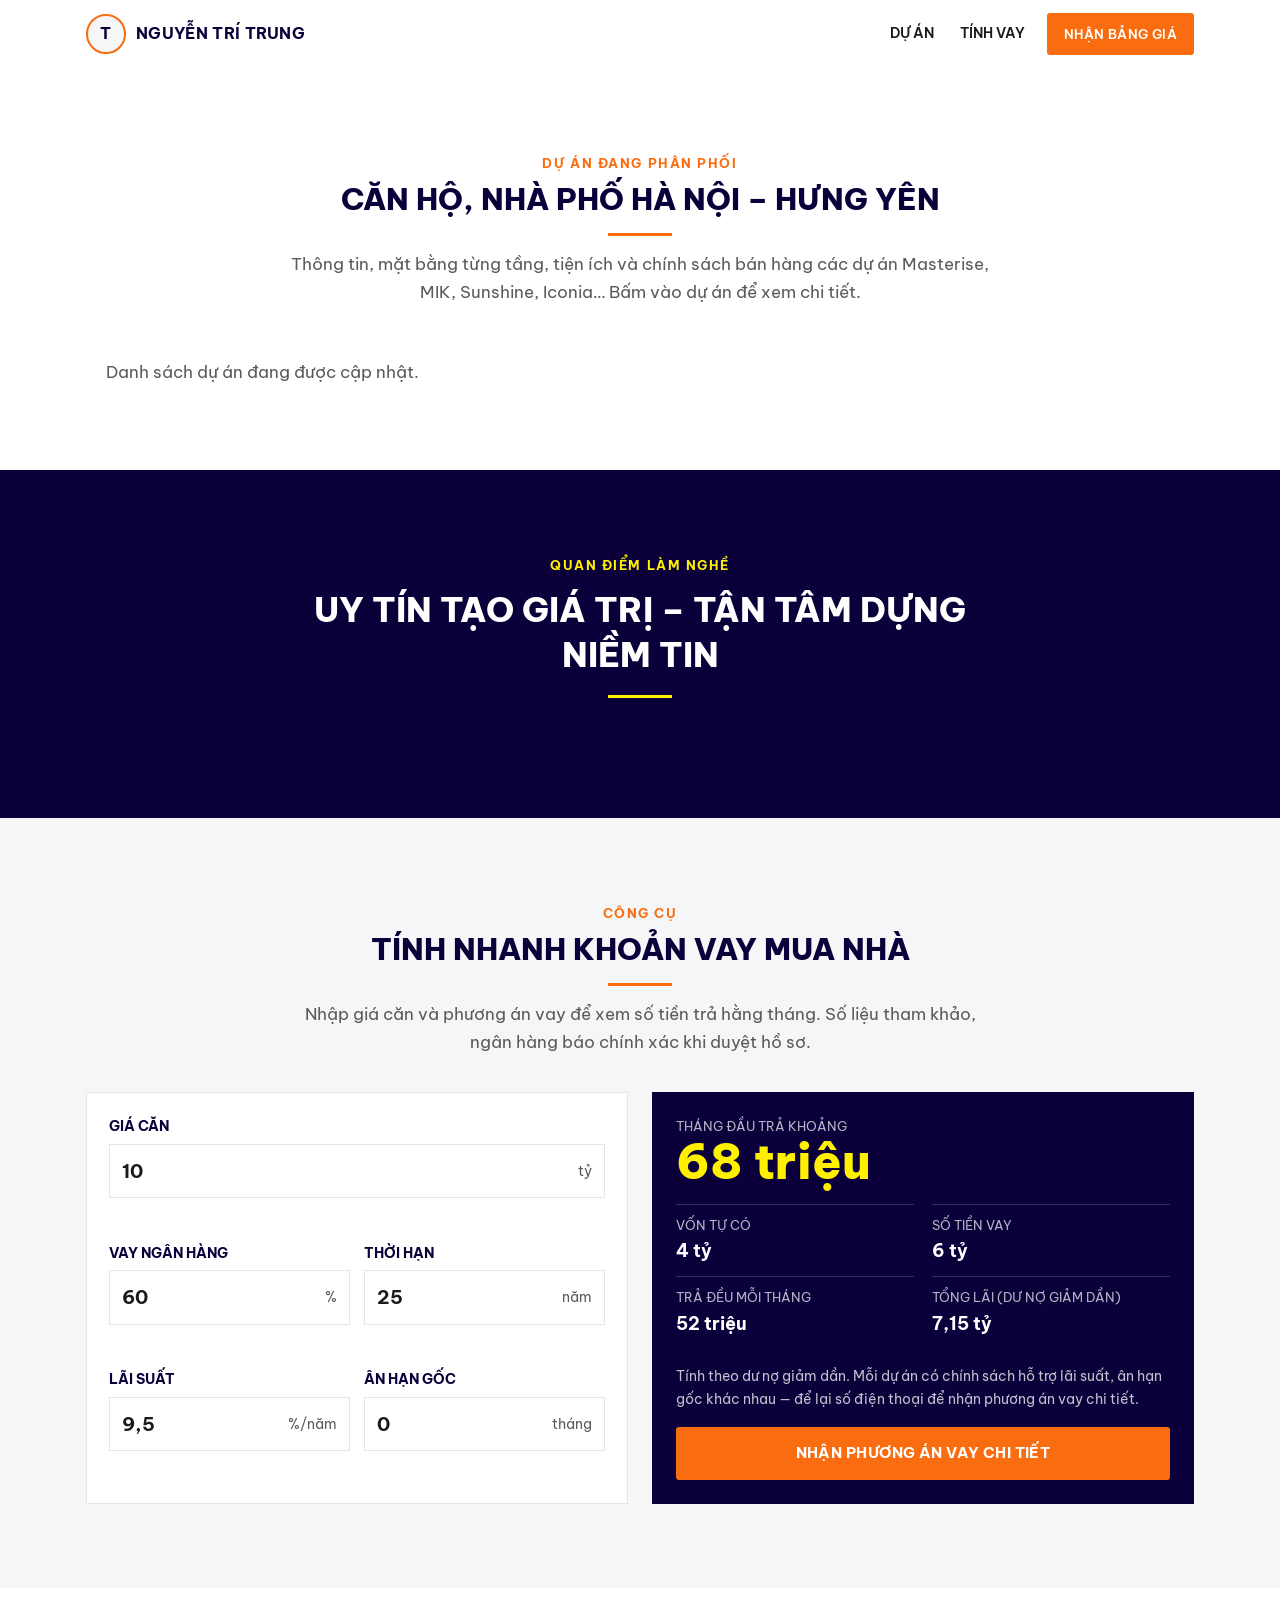
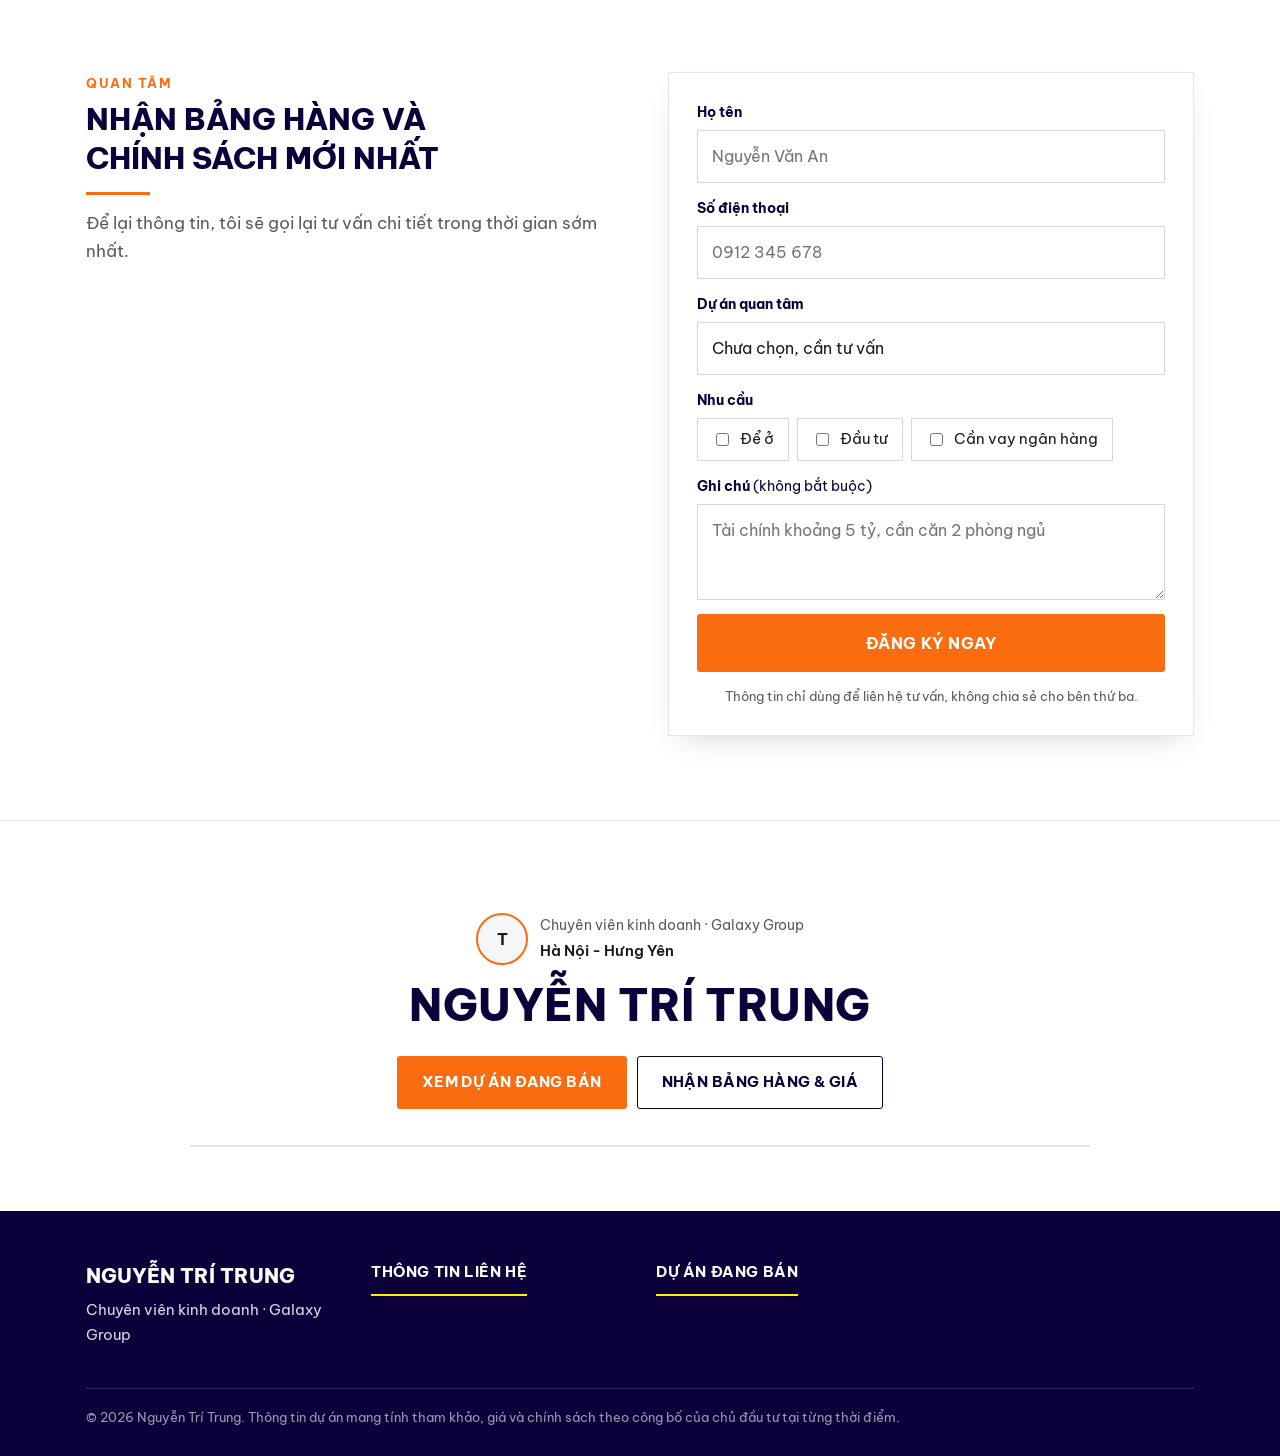
==== commit 818a5fdc: "Add files via upload" ====
--- a/index.html
+++ b/index.html
@@ -3,330 +3,28 @@
 <head>
 <meta charset="utf-8">
 <meta name="viewport" content="width=device-width,initial-scale=1,viewport-fit=cover">
-<title>Nguyễn Trí Trung · Chuyên viên kinh doanh bất động sản</title>
-<meta name="description" content="Nguyễn Trí Trung – Chuyên viên kinh doanh Galaxy Group. Tư vấn các dự án căn hộ, thấp tầng tại Hà Nội và Hưng Yên: Iconia Lakeside, Hanoi Season Garden, The Magnolia, Masteri, Lumière…">
-<meta property="og:title" content="Nguyễn Trí Trung · Tư vấn bất động sản">
-<meta property="og:description" content="Uy tín tạo giá trị – Tận tâm dựng niềm tin. Xem các dự án đang mở bán và nhận bảng giá mới nhất.">
+<title>Căn hộ, nhà phố Hà Nội – Hưng Yên | Nguyễn Trí Trung tư vấn</title>
+<meta name="description" content="Mặt bằng từng tầng, tiện ích, chính sách bán hàng các dự án Iconia Lakeside, HaNoi Season Garden, The Magnolia, Lumière Essence Peak, Lumière Ocean Crest, Masteri Grand Coast, Masteri Era Landmark, The Parkland - Imperia Ocean City, Forestia Park, Alumi - Alluvia City, Sunshine Legend City. Nguyễn…">
+<meta property="og:title" content="Căn hộ, nhà phố Hà Nội – Hưng Yên | Nguyễn Trí Trung tư vấn">
+<meta property="og:description" content="Mặt bằng từng tầng, tiện ích, chính sách bán hàng các dự án Iconia Lakeside, HaNoi Season Garden, The Magnolia, Lumière Essence Peak, Lumière Ocean Crest, Masteri Grand Coast, Masteri Era Landmark, The Parkland - Imperia Ocean City, Forestia Park, Alumi - Alluvia City, Sunshine Legend City. Nguyễn…">
 <meta property="og:type" content="website">
+<meta property="og:url" content="https://nguyentritrung94-boop.github.io/">
+<link rel="canonical" href="https://nguyentritrung94-boop.github.io/">
+<meta property="og:image" content="https://cdn.g-hub.vn/uploads/inventory/projects/69f217e462b9ed099b9c2cc8/2026/05/b475b7cd705fc4ce-v15_ocp_exterior_09-1-scaled.webp">
+<meta property="og:locale" content="vi_VN">
+<script type="application/ld+json">{"@context":"https://schema.org","@type":"RealEstateAgent","name":"Nguyễn Trí Trung","url":"https://nguyentritrung94-boop.github.io/","image":"https://cdn.g-hub.vn/uploads/hrm/avatars/6a0c9464bd110990941f045d/2026/08/9294ae2ab3480bfa-img_6782.jpeg","telephone":"0358059947","email":"nguyentritrung94@gmail.com","areaServed":["Hà Nội","Hưng Yên"],"description":"Uy tín tạo giá trị - Tận tâm dựng niềm tin"}</script>
 <meta name="theme-color" content="#FFFFFF">
 <link rel="icon" href="data:image/svg+xml,%3Csvg xmlns='http://www.w3.org/2000/svg' viewBox='0 0 64 64'%3E%3Crect width='64' height='64' rx='14' fill='%230B2A24'/%3E%3Cpath d='M14 34 32 18l18 16v14a2 2 0 0 1-2 2H38V38H26v12H16a2 2 0 0 1-2-2z' fill='%23D9B26A'/%3E%3C/svg%3E">
 <link rel="preconnect" href="https://fonts.googleapis.com">
 <link rel="preconnect" href="https://fonts.gstatic.com" crossorigin>
 <link rel="stylesheet" href="https://fonts.googleapis.com/css2?family=Be+Vietnam+Pro:wght@400;500;600;700;800&display=swap">
-<style>
-/* Phong cách trang dự án BĐS: nền trắng, ảnh tràn ngang, tiêu đề in hoa canh giữa, nút cam, chân trang xanh than */
-:root{
-  --bg:#FFFFFF; --soft:#F5F6F8; --ink:#1A1A1A; --muted:#5B5B5B; --line:#E3E5EA;
-  --orange:#F96D10; --orange-d:#E05A00; --navy:#0B003A; --yellow:#FFF000; --danger:#C62828;
-  --font:"Be Vietnam Pro",Arial,system-ui,-apple-system,"Segoe UI",Roboto,sans-serif;
-  color-scheme:light;
-}
-*{box-sizing:border-box}
-html{scroll-behavior:smooth}
-@media (prefers-reduced-motion:reduce){html{scroll-behavior:auto}*{animation:none!important;transition:none!important}}
-body{margin:0;background:var(--bg);color:var(--ink);font-family:var(--font);font-size:16px;line-height:1.7;-webkit-font-smoothing:antialiased}
-a{color:inherit}
-img{max-width:100%;display:block}
-[hidden]{display:none!important}
-.wrap{max-width:1140px;margin:0 auto;padding-left:max(16px,env(safe-area-inset-left,0px));padding-right:max(16px,env(safe-area-inset-right,0px))}
-:focus-visible{outline:2px solid var(--orange);outline-offset:2px}
-h1,h2,h3{text-wrap:balance}
-em.g{font-style:normal}
-
-/* nút */
-.btn{display:inline-flex;align-items:center;justify-content:center;gap:8px;border:1px solid transparent;border-radius:3px;padding:13px 24px;font:inherit;font-weight:700;font-size:14.5px;text-transform:uppercase;letter-spacing:.03em;text-decoration:none;cursor:pointer;transition:background .2s,color .2s,border-color .2s;white-space:nowrap}
-.btn svg{width:17px;height:17px;flex:none}
-.btn.gold,.btn.dark{background:var(--orange);color:#fff}
-.btn.gold:hover,.btn.dark:hover{background:var(--orange-d)}
-.btn.light,.btn.line{background:#fff;border-color:var(--navy);color:var(--navy)}
-.btn.light:hover,.btn.line:hover{background:var(--navy);color:#fff}
-.btn.sm{padding:9px 16px;font-size:13px}
-
-/* thanh trên */
-.top{position:sticky;top:0;z-index:40;padding-top:env(safe-area-inset-top,0px);background:#fff;transition:box-shadow .2s}
-.top.solid{box-shadow:0 2px 10px rgba(0,0,0,.08)}
-.top .wrap{display:flex;align-items:center;justify-content:space-between;gap:16px;height:68px}
-.brand{display:flex;align-items:center;gap:10px;text-decoration:none;min-width:0}
-.brand img,.brand .ini{width:40px;height:40px;border-radius:50%;object-fit:cover;flex:none;border:2px solid var(--orange)}
-.brand .ini{display:grid;place-items:center;background:var(--soft);font-weight:700}
-.brand span{white-space:nowrap;overflow:hidden;text-overflow:ellipsis;font-weight:700;text-transform:uppercase;color:var(--navy);letter-spacing:.02em;font-size:16px}
-.menu{display:flex;align-items:center;gap:2px}
-.menu a{text-decoration:none;font-size:14px;font-weight:600;text-transform:uppercase;color:var(--ink);padding:8px 12px}
-.menu a.m:hover{color:var(--orange)}
-.menu a.btn{color:#fff;margin-left:8px}
-@media (max-width:900px){.menu a.m{display:none}}
-
-/* đầu trang: ảnh tràn ngang + tên canh giữa */
-.hero{padding:0 0 clamp(40px,6vw,64px)}
-.hero .bg{width:100%;aspect-ratio:21/9;max-height:78vh;background:var(--soft) center/cover no-repeat}
-@media (max-width:760px){.hero .bg{aspect-ratio:4/3}}
-.hero-txt{text-align:center;padding-top:clamp(28px,4vw,44px)}
-.hero .who{display:inline-flex;align-items:center;gap:12px;margin-bottom:14px;text-align:left}
-.hero .who img,.hero .who .ini{width:52px;height:52px;border-radius:50%;object-fit:cover;flex:none;border:2px solid var(--orange)}
-.hero .who .ini{display:grid;place-items:center;background:var(--soft);font-weight:700}
-.hero .who small{display:block;font-size:13.5px;color:var(--muted)}
-.hero .who b{font-size:14.5px;font-weight:600}
-.hero h1{font-weight:800;font-size:clamp(28px,4.4vw,44px);line-height:1.2;text-transform:uppercase;color:var(--navy);margin:0 0 10px;letter-spacing:.01em}
-.hero .slogan{font-size:clamp(16px,1.8vw,19px);color:var(--muted);font-style:italic;margin:0 auto 24px;max-width:60ch}
-.hero .cta{display:flex;flex-wrap:wrap;gap:10px;justify-content:center}
-.hero .stats{display:grid;grid-template-columns:repeat(auto-fit,minmax(150px,1fr));gap:0;margin:36px auto 0;max-width:900px;border:1px solid var(--line)}
-.hero .stats div{display:flex;flex-direction:column;padding:16px 12px;border-right:1px solid var(--line)}
-.hero .stats div:last-child{border-right:0}
-.hero .stats b{font-size:30px;font-weight:800;color:var(--orange);line-height:1.1}
-.hero .stats span{font-size:13.5px;color:var(--muted)}
-@media (max-width:520px){.hero .stats{grid-template-columns:1fr 1fr}.hero .stats div:nth-child(2n){border-right:0}.hero .stats div:nth-child(n+3){border-top:1px solid var(--line)}}
-
-/* mục chung: tiêu đề in hoa canh giữa, gạch cam bên dưới */
-section{scroll-margin-top:74px}
-.sec{padding-block:clamp(48px,7vw,84px)}
-.sec.alt{background:var(--soft)}
-.kicker{display:block;font-size:13px;font-weight:700;letter-spacing:.12em;text-transform:uppercase;color:var(--orange)}
-.sec h2{font-weight:800;font-size:clamp(22px,3vw,30px);line-height:1.3;text-transform:uppercase;color:var(--navy);margin:6px 0 14px}
-.sec h2::after{content:"";display:block;width:64px;height:3px;background:var(--orange);margin-top:14px}
-.head{display:flex;flex-direction:column;align-items:center;text-align:center;gap:16px;margin-bottom:36px}
-.head h2::after{margin-inline:auto}
-.lead{color:var(--muted);font-size:16.5px;max-width:64ch;margin:0 auto}
-.reveal{opacity:1;transform:none}
-.js .reveal{opacity:0;transform:translateY(16px);transition:opacity .6s ease,transform .6s ease}
-.js .reveal.in{opacity:1;transform:none}
-
-/* giới thiệu */
-.about{display:grid;grid-template-columns:minmax(0,.8fr) minmax(0,1.2fr);gap:clamp(24px,5vw,56px);align-items:center}
-@media (max-width:860px){.about{grid-template-columns:minmax(0,1fr)}}
-.portrait{position:relative;overflow:hidden;aspect-ratio:4/5;background:var(--soft);max-width:420px;width:100%;margin:0 auto;box-shadow:0 12px 30px -12px rgba(0,0,0,.25)}
-.portrait img{width:100%;height:100%;object-fit:cover}
-.portrait .ini{position:absolute;inset:0;display:grid;place-items:center;font-size:110px;font-weight:800;color:var(--muted)}
-.portrait .badge{position:absolute;left:0;bottom:18px;background:var(--orange);color:#fff;padding:8px 16px;display:flex;gap:8px;align-items:center;font-size:13.5px;font-weight:700;text-transform:uppercase}
-.portrait .badge i{width:8px;height:8px;border-radius:50%;background:#fff;flex:none}
-.portrait .badge span{display:none}
-.bio{font-size:16.5px;white-space:pre-line;margin:0 0 20px;text-align:justify}
-.skills{list-style:none;margin:0 0 22px;padding:0;display:grid;grid-template-columns:repeat(auto-fit,minmax(220px,1fr));gap:6px 20px}
-.skills li{position:relative;padding-left:22px}
-.skills li::before{content:"";position:absolute;left:4px;top:.65em;width:7px;height:7px;background:var(--orange);border-radius:50%}
-.contact-list{display:grid;gap:8px;margin-bottom:22px}
-.contact-list a{display:flex;gap:12px;align-items:center;text-decoration:none;min-width:0}
-.contact-list i{width:36px;height:36px;border-radius:50%;background:var(--navy);color:#fff;display:grid;place-items:center;flex:none}
-.contact-list i svg{width:16px;height:16px}
-.contact-list span{display:flex;gap:6px;flex-wrap:wrap;min-width:0}
-.contact-list small{font-size:15px;color:var(--ink);font-weight:700}
-.contact-list small::after{content:":"}
-.contact-list b{font-size:15px;font-weight:400;overflow:hidden;text-overflow:ellipsis}
-.socials{display:flex;gap:10px;flex-wrap:wrap}
-
-/* cam kết */
-.pledge{display:grid;grid-template-columns:repeat(auto-fit,minmax(220px,1fr));gap:20px}
-.pledge div{background:#fff;border:1px solid var(--line);border-top:3px solid var(--orange);padding:22px 20px}
-.pledge .n{font-size:28px;font-weight:800;color:var(--orange);line-height:1}
-.pledge b{display:block;font-size:16.5px;font-weight:700;text-transform:uppercase;color:var(--navy);margin:10px 0 6px}
-.pledge p{margin:0;color:var(--muted);font-size:15px}
-
-/* dự án */
-.filters{display:flex;gap:6px;flex-wrap:wrap;justify-content:center}
-.filters button{font:inherit;font-size:13.5px;font-weight:700;text-transform:uppercase;border:1px solid var(--navy);background:#fff;color:var(--navy);padding:8px 18px;border-radius:3px;cursor:pointer}
-.filters button[aria-pressed="true"]{background:var(--navy);color:#fff}
-.grid{display:grid;grid-template-columns:repeat(auto-fill,minmax(310px,1fr));gap:24px}
-@media (max-width:380px){.grid{grid-template-columns:minmax(0,1fr)}}
-.card{position:relative;display:flex;flex-direction:column;background:#fff;color:var(--ink);border:1px solid var(--line);padding:0;text-align:left;font:inherit;cursor:pointer;width:100%;overflow:hidden;transition:box-shadow .25s,transform .25s}
-.card:hover{box-shadow:0 14px 30px -14px rgba(0,0,0,.3);transform:translateY(-3px)}
-.card img,.card .ph{width:100%;aspect-ratio:16/10;object-fit:cover;background:var(--soft)}
-.card .tags{position:absolute;top:12px;left:12px;right:12px;display:flex;flex-wrap:wrap;gap:6px}
-.card .tags span{background:var(--navy);color:#fff;font-size:11.5px;font-weight:700;text-transform:uppercase;padding:4px 10px}
-.card .tags span.gold{background:var(--orange)}
-.card .txt{display:flex;flex-direction:column;gap:8px;padding:16px 18px 18px;flex:1}
-.card h3{font-size:18px;font-weight:800;text-transform:uppercase;color:var(--navy);line-height:1.3;margin:0}
-.card .loc{display:flex;gap:6px;font-size:14.5px;color:var(--muted);line-height:1.5}
-.card .loc svg{width:15px;height:15px;flex:none;margin-top:3px;color:var(--orange)}
-.card .more{display:inline-flex;align-items:center;gap:6px;margin-top:auto;padding-top:6px;font-weight:700;font-size:13.5px;text-transform:uppercase;color:var(--orange)}
-.card .more svg,.pd .vids svg{width:15px;height:15px;flex:none}
-
-/* hộp chi tiết dự án */
-dialog.pd{border:0;padding:0;margin:0;width:100%;height:100%;max-width:100%;max-height:100%;background:#fff;color:var(--ink)}
-dialog.pd::backdrop{background:#fff}
-.pd .pd-in{height:100%;overflow-y:auto;-webkit-overflow-scrolling:touch}
-.pd .pd-bar{position:sticky;top:0;z-index:2;background:#fff;box-shadow:0 2px 10px rgba(0,0,0,.08);padding-top:env(safe-area-inset-top,0px)}
-.pd .pd-bar .wrap{display:flex;align-items:center;justify-content:space-between;gap:12px;height:60px}
-.pd .back{display:inline-flex;align-items:center;gap:6px;border:0;background:none;font:inherit;font-weight:700;font-size:14px;text-transform:uppercase;color:var(--navy);cursor:pointer;padding:8px 0}
-.pd .pd-img{position:relative;width:100%;aspect-ratio:21/9;max-height:70vh;background:var(--soft)}
-@media (max-width:760px){.pd .pd-img{aspect-ratio:4/3}}
-.pd .pd-body{max-width:900px;margin:0 auto;padding:28px 16px calc(110px + env(safe-area-inset-bottom,0px))!important;overflow:visible!important}
-.pd .acts .btn{white-space:normal;text-align:center}
-.pd .amen{list-style:none;margin:0;padding:0;display:grid;grid-template-columns:repeat(auto-fill,minmax(240px,1fr));gap:8px 20px}
-.pd .amen li{display:flex;gap:10px}
-.pd .amen li::before{content:"✓";color:#fff;background:var(--orange);width:22px;height:22px;border-radius:50%;display:grid;place-items:center;font-size:12px;flex:none;margin-top:3px}
-.pd .gal{display:grid;grid-template-columns:repeat(auto-fill,minmax(260px,1fr));gap:10px;margin-top:10px}
-.pd .gal:empty{display:none}
-.pd .gal a{display:block;background:var(--soft)}
-.pd .gal img{width:100%;aspect-ratio:4/3;object-fit:cover}
-.pd .card h3{font-size:18px;text-align:left;letter-spacing:0;line-height:1.3}
-.pd .card .txt{padding:14px 16px 16px}
-/* tiện ích dạng thẻ có ảnh + ghi chú */
-.pd .amen-cards{display:grid;grid-template-columns:repeat(auto-fill,minmax(240px,1fr));gap:18px}
-.pd .am-card{margin:0;border:1px solid var(--line);background:#fff;display:flex;flex-direction:column}
-.pd .am-card button,.pd .tile button{display:block;width:100%;padding:0;border:0;background:var(--soft);cursor:zoom-in;position:relative}
-.pd .am-card img{width:100%;aspect-ratio:4/3;object-fit:cover}
-.pd .am-card figcaption{padding:12px 14px 14px;display:flex;flex-direction:column;gap:4px}
-.pd .am-card b{font-weight:700;color:var(--navy);font-size:15.5px;line-height:1.35}
-.pd .am-card span{color:var(--muted);font-size:14.5px;line-height:1.5}
-.pd .amen{display:grid;grid-template-columns:repeat(auto-fill,minmax(260px,1fr));gap:10px 24px}
-.pd .am-li{position:relative;padding-left:32px;line-height:1.5}
-.pd .am-li::before{content:"✓";position:absolute;left:0;top:1px;color:#fff;background:var(--orange);width:22px;height:22px;border-radius:50%;display:grid;place-items:center;font-size:12px}
-.pd .am-li b{font-weight:700}
-.pd .am-li span{color:var(--muted)}
-/* mặt bằng theo nhóm */
-.pd .chips{display:flex;gap:8px;overflow-x:auto;padding:2px 0 6px;margin:6px 0 4px;scrollbar-width:thin}
-.pd .chips button{flex:none;font:inherit;font-size:13.5px;font-weight:700;border:1px solid var(--navy);background:#fff;color:var(--navy);padding:8px 14px;cursor:pointer;white-space:nowrap}
-.pd .chips button small{font-weight:400;opacity:.7;margin-left:4px}
-.pd .chips button[aria-selected="true"]{background:var(--navy);color:#fff}
-.pd .plan-grid{display:grid;grid-template-columns:repeat(auto-fill,minmax(220px,1fr));gap:12px;margin-top:10px}
-.pd .plan-grid.one{grid-template-columns:minmax(0,1fr)}
-.pd .tile{margin:0;display:flex;flex-direction:column;border:1px solid var(--line);background:#fff}
-.pd .tile img{width:100%;aspect-ratio:4/3;object-fit:cover}
-.pd .plan-grid .tile img{object-fit:contain;background:#fff}
-.pd .plan-grid.one .tile img{aspect-ratio:auto;max-height:85vh}
-.pd .tile figcaption{padding:8px 10px;font-size:13.5px;color:var(--muted);line-height:1.4}
-.pd .tile button::after{content:"⤢";position:absolute;right:8px;bottom:8px;width:30px;height:30px;border-radius:50%;background:rgba(11,0,58,.7);color:#fff;display:grid;place-items:center;font-size:15px}
-@media (max-width:600px){.pd .plan-grid{grid-template-columns:repeat(2,minmax(0,1fr));gap:8px}.pd .plan-grid.one{grid-template-columns:minmax(0,1fr)}.pd .pdf small{display:none}.pd .tile figcaption{font-size:12.5px;padding:6px 8px}}
-.pd .pdf{display:flex;flex-direction:column;gap:6px;justify-content:center;min-height:96px;padding:16px;border:1px solid var(--line);background:#FFF8F2;text-decoration:none;color:var(--ink)}
-.pd .pdf i{font-style:normal;font-weight:800;font-size:13px;color:#fff;background:#D93025;align-self:flex-start;padding:3px 8px}
-.pd .pdf span{font-weight:700;color:var(--navy);line-height:1.35}
-.pd .pdf small{color:var(--muted);font-size:12.5px}
-.pd .gal{grid-template-columns:repeat(auto-fill,minmax(240px,1fr))}
-/* khung xem ảnh */
-dialog.lb{border:0;padding:0;margin:0;width:100%;height:100%;max-width:100%;max-height:100%;background:#0b0b0f;color:#fff;overflow:hidden}
-dialog.lb::backdrop{background:#0b0b0f}
-.lb-stage{position:absolute;inset:0;display:grid;place-items:center;overflow:hidden;touch-action:none;cursor:zoom-in}
-.lb.zoomed .lb-stage{cursor:grab}
-.lb-stage img{max-width:100%;max-height:100%;object-fit:contain;transform-origin:center center;user-select:none;-webkit-user-select:none;will-change:transform}
-.lb-x{position:absolute;top:calc(12px + env(safe-area-inset-top,0px));right:12px;width:44px;height:44px;border-radius:50%;border:0;background:rgba(255,255,255,.16);color:#fff;font-size:26px;cursor:pointer;z-index:2}
-.lb-nav{position:absolute;top:50%;transform:translateY(-50%);width:44px;height:64px;border:0;background:rgba(255,255,255,.12);color:#fff;font-size:34px;cursor:pointer;z-index:2}
-.lb-nav.prev{left:8px}.lb-nav.next{right:8px}
-.lb.zoomed .lb-nav{opacity:.25}
-.lb-bar{position:absolute;left:0;right:0;bottom:0;padding:12px 16px calc(14px + env(safe-area-inset-bottom,0px));display:flex;justify-content:space-between;gap:12px;font-size:14px;background:linear-gradient(0deg,rgba(0,0,0,.7),rgba(0,0,0,0));pointer-events:none;padding-right:120px}
-.lb-orig{position:absolute;left:12px;top:calc(14px + env(safe-area-inset-top,0px));z-index:2;background:var(--orange);color:#fff;text-decoration:none;font-weight:700;font-size:13.5px;padding:10px 14px}
-.lb-orig[hidden]{display:none}
-.lb-zoom{position:absolute;right:12px;bottom:calc(10px + env(safe-area-inset-bottom,0px));display:flex;gap:6px;z-index:2}
-.lb-zoom button{width:44px;height:44px;border-radius:50%;border:0;background:rgba(255,255,255,.16);color:#fff;font-size:22px;cursor:pointer}
-.pd .pd-img img{width:100%;height:100%;object-fit:cover}
-.pd .x{position:absolute;top:calc(12px + env(safe-area-inset-top,0px));right:12px;width:40px;height:40px;border-radius:50%;border:0;background:#fff;color:var(--ink);font-size:24px;cursor:pointer;display:grid;place-items:center;box-shadow:0 2px 8px rgba(0,0,0,.2)}
-.pd .pd-body{padding:24px clamp(16px,4vw,36px) calc(28px + env(safe-area-inset-bottom,0px));overflow-y:auto;display:flex;flex-direction:column;gap:16px}
-.pd h3{font-size:clamp(22px,3.4vw,30px);font-weight:800;text-transform:uppercase;color:var(--navy);text-align:center;line-height:1.25;margin:0}
-.pd .sub{font-size:16px;font-weight:800;text-transform:uppercase;color:var(--navy);margin:6px 0 0}
-.pd .facts{list-style:disc;margin:0;padding-left:22px;display:grid;gap:6px}
-.pd .facts li::marker{color:var(--orange)}
-.pd .facts b{font-weight:700}
-.pd .desc{white-space:pre-line;margin:0;font-size:16px;text-align:justify}
-.pd .acts{display:flex;gap:10px;flex-wrap:wrap}
-.pd .acts .btn.gold{flex:1 1 100%}
-.pd .vids{display:flex;gap:8px;flex-wrap:wrap}
-.pd .vids a{display:inline-flex;gap:8px;align-items:center;text-decoration:none;font-size:14px;padding:7px 14px;border:1px solid var(--line)}
-
-/* video */
-.vgrid{display:grid;grid-auto-flow:column;grid-auto-columns:minmax(210px,240px);gap:16px;overflow-x:auto;padding-bottom:12px;scroll-snap-type:x mandatory;scrollbar-width:thin}
-.vcard{scroll-snap-align:start;position:relative;aspect-ratio:9/14;overflow:hidden;background:var(--soft);color:#fff;text-decoration:none;display:block}
-.vcard img{position:absolute;inset:0;width:100%;height:100%;object-fit:cover}
-.vcard::after{content:"";position:absolute;inset:0;background:linear-gradient(180deg,rgba(0,0,0,0) 45%,rgba(11,0,58,.9))}
-.vcard .play{position:absolute;top:50%;left:50%;transform:translate(-50%,-50%);z-index:1;width:54px;height:54px;border-radius:50%;background:var(--orange);display:grid;place-items:center;color:#fff;transition:transform .2s}
-.vcard:hover .play{transform:translate(-50%,-50%) scale(1.1)}
-.vcard .play svg{width:20px;height:20px;margin-left:3px}
-.vcard .src{position:absolute;top:10px;left:10px;z-index:1;font-size:11px;font-weight:700;text-transform:uppercase;background:rgba(0,0,0,.55);padding:3px 9px}
-.vcard .cap{position:absolute;left:14px;right:14px;bottom:14px;z-index:1;font-weight:600;font-size:14px;line-height:1.35}
-.vcard .cap small{display:block;color:var(--yellow);font-size:11.5px;font-weight:700;text-transform:uppercase;margin-bottom:3px}
-#video .head .btn{order:3}
-
-/* quan điểm: dải xanh than */
-.creed{background:var(--navy);color:#fff;text-align:center}
-.creed .kicker{color:var(--yellow)}
-.creed .quote{font-size:clamp(22px,3.4vw,34px);font-weight:800;text-transform:uppercase;line-height:1.3;margin:12px auto 36px;max-width:28ch}
-.creed .quote::after{content:"";display:block;width:64px;height:3px;background:var(--yellow);margin:18px auto 0}
-.values{display:grid;grid-template-columns:repeat(auto-fit,minmax(220px,1fr));gap:20px;text-align:left}
-.values div{border:1px solid rgba(255,255,255,.18);padding:20px}
-.values b{display:block;font-size:16px;font-weight:700;text-transform:uppercase;color:var(--yellow);margin-bottom:6px}
-.values p{margin:0;color:rgba(255,255,255,.8);font-size:15px}
-
-/* quy trình */
-.steps{list-style:none;margin:0;padding:0;display:grid;grid-template-columns:repeat(auto-fit,minmax(190px,1fr));gap:20px;counter-reset:s}
-.steps li{counter-increment:s;text-align:center;padding:0 8px}
-.steps li::before{content:counter(s);display:grid;place-items:center;width:52px;height:52px;margin:0 auto 12px;border-radius:50%;background:var(--orange);color:#fff;font-size:20px;font-weight:800}
-.steps b{display:block;font-size:16px;font-weight:700;text-transform:uppercase;color:var(--navy);margin-bottom:6px}
-.steps p{margin:0;color:var(--muted);font-size:15px}
-
-/* tính vay */
-.loan{display:grid;grid-template-columns:minmax(0,1fr) minmax(0,1fr);gap:24px;align-items:stretch}
-@media (max-width:860px){.loan{grid-template-columns:minmax(0,1fr)}}
-.loan form{background:#fff;border:1px solid var(--line);padding:22px;display:grid;grid-template-columns:repeat(2,minmax(0,1fr));gap:14px}
-.loan label{display:flex;flex-direction:column;gap:6px;font-size:13.5px;font-weight:700;text-transform:uppercase;color:var(--navy);min-width:0}
-.loan label.w{grid-column:1/-1}
-.loan .box{display:flex;align-items:center;border:1px solid var(--line);padding:0 12px;background:#fff}
-.loan .box:focus-within{border-color:var(--orange)}
-.loan input{flex:1;min-width:0;width:100%;border:0;background:none;font:inherit;font-size:19px;font-weight:700;color:var(--ink);padding:10px 0;outline:none;text-transform:none}
-.loan .box span{color:var(--muted);font-weight:400;text-transform:none}
-.loan .res{background:var(--navy);color:#fff;padding:24px;display:flex;flex-direction:column;gap:16px}
-.loan .res .big{font-size:clamp(34px,4.6vw,48px);font-weight:800;color:var(--yellow);line-height:1.05}
-.loan .res .row{display:grid;grid-template-columns:1fr 1fr;gap:0 18px}
-.loan .res .row div{border-top:1px solid rgba(255,255,255,.18);padding:10px 0}
-.loan .res small{display:block;color:rgba(255,255,255,.7);font-size:12.5px;text-transform:uppercase}
-.loan .res b{font-size:18px;font-weight:700}
-.loan .res p{margin:0;color:rgba(255,255,255,.75);font-size:13.5px}
-
-/* form đăng ký */
-.reg{display:grid;grid-template-columns:minmax(0,1fr) minmax(0,1fr);gap:clamp(24px,5vw,56px);align-items:start}
-@media (max-width:860px){.reg{grid-template-columns:minmax(0,1fr)}}
-.reg h2::after{margin-inline:0}
-.reg .lead{margin:0}
-.benefits{list-style:none;padding:0;margin:20px 0 0;display:grid;gap:8px}
-.benefits li{display:flex;gap:10px;font-size:16px}
-.benefits li::before{content:"✓";color:#fff;background:var(--orange);width:22px;height:22px;border-radius:50%;display:grid;place-items:center;font-size:12px;flex:none;margin-top:3px}
-form.f{background:#fff;border:1px solid var(--line);box-shadow:0 12px 30px -16px rgba(0,0,0,.25);padding:clamp(18px,3vw,28px);display:flex;flex-direction:column;gap:14px}
-.f .fld{display:flex;flex-direction:column;gap:6px}
-.f label,.f .lb{font-size:13.5px;font-weight:700;color:var(--navy)}
-.f input,.f select,.f textarea{width:100%;font:inherit;font-size:16px;color:var(--ink);background:#fff;border:1px solid #D5D8DE;border-radius:0;padding:12px 14px;-webkit-appearance:none;appearance:none}
-.f textarea{min-height:96px;resize:vertical}
-.f input:focus,.f select:focus,.f textarea:focus{outline:0;border-color:var(--orange);box-shadow:0 0 0 2px rgba(249,109,16,.2)}
-.f .needs{display:flex;gap:8px;flex-wrap:wrap}
-.f .needs label{display:inline-flex;align-items:center;gap:8px;font-size:14.5px;font-weight:400;color:var(--ink);border:1px solid #D5D8DE;padding:8px 14px;cursor:pointer}
-.f .needs input{width:auto;accent-color:var(--orange);-webkit-appearance:auto;appearance:auto}
-.f .needs label:has(input:checked){border-color:var(--orange);background:#FFF4EC}
-.f .hp{position:absolute;left:-9999px;width:1px;height:1px;opacity:0}
-.f .err{color:var(--danger);font-size:14px;margin:0}
-.f .note{font-size:12.5px;color:var(--muted);margin:0;text-align:center}
-.f button.btn{width:100%;padding:15px;font-size:15.5px}
-.done{background:#fff;border:1px solid var(--line);border-top:3px solid var(--orange);padding:40px 24px;text-align:center}
-.done b{display:block;font-size:22px;font-weight:800;text-transform:uppercase;color:var(--navy);margin-bottom:8px}
-
-/* chân trang xanh than */
-footer{background:var(--navy);color:rgba(255,255,255,.85);padding-block:48px calc(28px + env(safe-area-inset-bottom,0px));font-size:15px}
-footer .wrap{display:grid;grid-template-columns:repeat(auto-fit,minmax(240px,1fr));gap:32px}
-footer h4{color:#fff;font-size:15px;font-weight:700;text-transform:uppercase;letter-spacing:.04em;margin:0 0 16px;padding-bottom:10px;border-bottom:2px solid var(--yellow);display:inline-block}
-footer b{color:#fff;font-size:20px;font-weight:800;text-transform:uppercase;display:block;margin-bottom:4px}
-footer a{text-decoration:none}
-footer a:hover{color:var(--yellow)}
-footer .links{display:flex;flex-direction:column;gap:10px}
-footer .small{grid-column:1/-1;font-size:12.5px;border-top:1px solid rgba(255,255,255,.15);padding-top:18px;color:rgba(255,255,255,.6)}
-
-/* nút gọi nổi góc trái */
-.fab{position:fixed;left:calc(16px + env(safe-area-inset-left,0px));bottom:calc(20px + env(safe-area-inset-bottom,0px));z-index:35;display:flex;flex-direction:column;gap:14px}
-.fab a{position:relative;width:54px;height:54px;border-radius:50%;display:grid;place-items:center;text-decoration:none;font-weight:800;font-size:12.5px;color:#fff;box-shadow:0 6px 16px -6px rgba(0,0,0,.45)}
-.fab a::before{content:"";position:absolute;inset:-6px;border-radius:50%;background:inherit;opacity:.3;animation:ring 1.6s ease-out infinite;z-index:-1}
-@keyframes ring{0%{transform:scale(.85);opacity:.45}100%{transform:scale(1.35);opacity:0}}
-.fab .z{background:#0068FF}
-.fab .p{background:#E5252A}
-.fab .p svg{animation:shake 1.4s ease-in-out infinite}
-@keyframes shake{0%,50%,100%{transform:rotate(0)}10%,30%{transform:rotate(-14deg)}20%,40%{transform:rotate(14deg)}}
-.fab svg{width:22px;height:22px}
-.dock{display:none!important}
-@media (max-width:600px){
-  .hero .cta{flex-direction:column;align-items:stretch;max-width:340px;margin:0 auto}
-  .bio,.pd .desc{text-align:left}
-  footer{padding-bottom:calc(96px + env(safe-area-inset-bottom,0px))}
-  .menu a.btn{padding:9px 12px;font-size:12.5px}
-}
-</style>
+<link rel="stylesheet" href="/app.css">
 </head>
 <body>
 
 <header class="top" id="top">
   <div class="wrap">
-    <a class="brand" href="#trang-chu" aria-label="Về đầu trang"><span class="ini" id="brandIni">T</span><span id="brandName">Nguyễn Trí Trung</span></a>
+    <a class="brand" href="/" aria-label="Về trang chủ"><span class="ini" id="brandIni">T</span><span id="brandName">Nguyễn Trí Trung</span></a>
     <nav class="menu" aria-label="Mục chính">
       <a class="m" href="#du-an">Dự án</a>
       <a class="m" href="#tinh-vay">Tính vay</a>
@@ -336,19 +34,15 @@
 </header>
 
 <main id="trang-chu">
-  <section class="hero" aria-label="Giới thiệu nhanh">
-    <div class="bg" id="heroBg" role="img" aria-label="Phối cảnh dự án"></div>
-    <div class="wrap hero-txt">
-      <div>
-        <div class="who"><span class="ini" id="heroIni">T</span><div><small id="heroRole">Chuyên viên kinh doanh</small><b id="heroArea">Hà Nội - Hưng Yên</b></div></div>
-        <h1 id="heroName">Nguyễn Trí Trung</h1>
-        <p class="slogan" id="heroSlogan">Uy tín tạo giá trị – Tận tâm dựng niềm tin</p>
-        <div class="cta" id="heroCta">
-          <a class="btn gold" href="#du-an">Xem dự án đang bán</a>
-          <a class="btn light" href="#nhan-thong-tin">Nhận bảng hàng &amp; giá</a>
-        </div>
-        <div class="stats" id="heroStats"></div>
+
+  <section class="sec" id="du-an">
+    <div class="wrap">
+      <div class="head reveal">
+        <div><span class="kicker">Dự án đang phân phối</span><h1 class="h1-proj">Căn hộ, nhà phố Hà Nội – Hưng Yên</h1>
+          <p class="lead">Thông tin, mặt bằng từng tầng, tiện ích và chính sách bán hàng các dự án Masterise, MIK, Sunshine, Iconia… Bấm vào dự án để xem chi tiết.</p></div>
+        <div class="filters" id="filters" role="group" aria-label="Lọc theo khu vực"></div>
       </div>
+      <div class="grid" id="projects"><a class="card" href="/iconia-lakeside"><img src="https://cdn.g-hub.vn/uploads/inventory/projects/69f254b21886878e4d0a0038/2026/07/e584b101687adf16-img_5955.jpeg" alt="Iconia Lakeside" loading="lazy"><div class="txt"><h3>Iconia Lakeside</h3><div class="loc"><span>Đường Lương Thế Vinh và đường Tố Hữu, phường Trung Văn, quận Nam Từ Liêm, Hà Nội</span></div><span class="more">Xem chi tiết</span></div></a><a class="card" href="/hanoi-season-garden"><img src="https://cdn.g-hub.vn/uploads/inventory/projects/69f254b21886878e4d0a0038/2026/06/0809109eacf47b0d-a-nh-pho-i-ca-nh-kie-n-tru-c-du-a-n.jpg" alt="HaNoi Season Garden" loading="lazy"><div class="txt"><h3>HaNoi Season Garden</h3><div class="loc"><span>233–235 Nguyễn Trãi, Thanh Xuân, Hà Nội</span></div><span class="more">Xem chi tiết</span></div></a><a class="card" href="/the-magnolia"><img src="https://cdn.g-hub.vn/uploads/inventory/projects/6a0c9428bd110990941efd31/2026/07/8857a787568a82a5-phoi-canh-the-magnolia-mik.jpg" alt="The Magnolia" loading="lazy"><div class="txt"><h3>The Magnolia</h3><div class="loc"><span>Đường Nguyễn Gia Bồng, phường Bồ Đề, Hà Nội</span></div><span class="more">Xem chi tiết</span></div></a><a class="card" href="/lumiere-essence-peak"><img src="https://cdn.g-hub.vn/uploads/inventory/projects/6a0c9423bd110990941efca5/2026/07/b0cb5fa87b3634dd-lumiere-essence-peak-co-loa-4.jpg" alt="Lumière Essence Peak" loading="lazy"><div class="txt"><h3>Lumière Essence Peak</h3><div class="loc"><span>Trung tâm quốc tế Global Gate, Hà Nội</span></div><span class="more">Xem chi tiết</span></div></a><a class="card" href="/lumiere-ocean-crest"><img src="https://cdn.g-hub.vn/uploads/inventory/projects/69f254b21886878e4d0a0038/2026/07/3cde3f6d7e082ecf-v020_ct06_b1_overview_01-15k_update.jpg" alt="Lumière Ocean Crest" loading="lazy"><div class="txt"><h3>Lumière Ocean Crest</h3><div class="loc"><span>Ocean Park 2 – Ocean City</span></div><span class="more">Xem chi tiết</span></div></a><a class="card" href="/masteri-grand-coast"><img src="https://cdn.g-hub.vn/uploads/inventory/projects/69f217e462b9ed099b9c2cc8/2026/05/b475b7cd705fc4ce-v15_ocp_exterior_09-1-scaled.webp" alt="Masteri Grand Coast" loading="lazy"><div class="txt"><h3>Masteri Grand Coast</h3><div class="loc"><span>Ocean Park 2, Ocean City</span></div><span class="more">Xem chi tiết</span></div></a><a class="card" href="/masteri-era-landmark"><img src="https://cdn.g-hub.vn/uploads/inventory/projects/6a0c9423bd110990941efca5/2026/07/293bc667ab45f988-masteri-era-landmark.jpg" alt="Masteri Era Landmark" loading="lazy"><div class="txt"><h3>Masteri Era Landmark</h3><div class="loc"><span>Ocean Park 3, Ocean City</span></div><span class="more">Xem chi tiết</span></div></a><a class="card" href="/the-parkland-imperia-ocean-city"><img src="https://cdn.g-hub.vn/uploads/inventory/projects/6a0c9428bd110990941efd31/2026/07/5340093c70695bce-251213_mik_ocean-park_v03_draft-2-1536x864.jpg" alt="The Parkland - Imperia Ocean City" loading="lazy"><div class="txt"><h3>The Parkland - Imperia Ocean City</h3><div class="loc"><span>Vinhomes Ocean Park 2, xã Nghĩa Trụ, Hưng Yên</span></div><span class="more">Xem chi tiết</span></div></a><a class="card" href="/forestia-park"><img src="https://cdn.g-hub.vn/uploads/inventory/projects/6a0c9428bd110990941efd31/2026/07/130eab58cba702bb-733621780_122103471933369480_4479267318060294560_n.jpg" alt="Forestia Park" loading="lazy"><div class="txt"><h3>Forestia Park</h3><div class="loc"><span>Trung tâm Phố Nối, thị xã Mỹ Hào, Hưng Yên</span></div><span class="more">Xem chi tiết</span></div></a><a class="card" href="/alumi-alluvia-city"><img src="https://cdn.g-hub.vn/uploads/inventory/projects/6a0c9424bd110990941efcc1/2026/07/186fcdb184f2dae6-alumi-premium-1.jpg" alt="Alumi - Alluvia City" loading="lazy"><div class="txt"><h3>Alumi - Alluvia City</h3><div class="loc"><span>Phân khu Alluvia Onsen, Khu đô thị Alluvia City, Văn Giang, Hưng Yên</span></div><span class="more">Xem chi tiết</span></div></a><a class="card" href="/sunshine-legend-city"><img src="https://cdn.g-hub.vn/uploads/inventory/projects/6a0c9424bd110990941efcc1/2026/07/5c313d40b0a97471-sunshine-legend-city-2-1762340927924938271034-0-0-1600-2560-.webp" alt="Sunshine Legend City" loading="lazy"><div class="txt"><h3>Sunshine Legend City</h3><div class="loc"><span>Xã Long Hưng (nay thuộc xã Nghĩa Trụ), Văn Giang, Hưng Yên</span></div><span class="more">Xem chi tiết</span></div></a></div>
     </div>
   </section>
 
@@ -356,17 +50,6 @@
     <div class="wrap">
       <div class="head reveal"><div><span class="kicker">Cam kết</span><h2 id="pledgeTitle">Niềm tin của Quý khách là <em class="g">trách nhiệm của tôi</em></h2></div></div>
       <div class="pledge reveal" id="pledge"></div>
-    </div>
-  </section>
-
-  <section class="sec" id="du-an">
-    <div class="wrap">
-      <div class="head reveal">
-        <div><span class="kicker">Dự án đang triển khai</span><h2>Các dự án tôi <em class="g">trực tiếp phân phối</em></h2>
-          <p class="lead">Bấm vào từng dự án để xem vị trí, pháp lý, thời gian bàn giao và video thực tế.</p></div>
-        <div class="filters" id="filters" role="group" aria-label="Lọc theo khu vực"></div>
-      </div>
-      <div class="grid" id="projects"></div>
     </div>
   </section>
 
@@ -440,13 +123,29 @@
       </div>
     </div>
   </section>
+  <section class="hero" id="gioi-thieu" aria-label="Giới thiệu chuyên viên tư vấn">
+    <div class="bg" id="heroBg" role="img" aria-label="Phối cảnh dự án"></div>
+    <div class="wrap hero-txt">
+      <div>
+        <div class="who"><span class="ini" id="heroIni">T</span><div><small id="heroRole">Chuyên viên kinh doanh</small><b id="heroArea">Hà Nội - Hưng Yên</b></div></div>
+        <h2 class="h-name" id="heroName">Nguyễn Trí Trung</h2>
+        <p class="slogan" id="heroSlogan">Uy tín tạo giá trị – Tận tâm dựng niềm tin</p>
+        <div class="cta" id="heroCta">
+          <a class="btn gold" href="#du-an">Xem dự án đang bán</a>
+          <a class="btn light" href="#nhan-thong-tin">Nhận bảng hàng &amp; giá</a>
+        </div>
+        <div class="stats" id="heroStats"></div>
+      </div>
+    </div>
+  </section>
+
 </main>
 
 <footer>
   <div class="wrap">
     <div><b id="footName">Nguyễn Trí Trung</b><div id="footRole">Chuyên viên kinh doanh · Galaxy Group</div><div id="footSlogan" style="margin-top:8px;font-style:italic"></div></div>
     <div><h4>Thông tin liên hệ</h4><div class="links" id="footLinks"></div></div>
-    <div><h4>Dự án đang bán</h4><div class="links" id="footProj"></div></div>
+    <div><h4>Dự án đang bán</h4><div class="links" id="footProj"><a href="/iconia-lakeside">Iconia Lakeside</a><a href="/hanoi-season-garden">HaNoi Season Garden</a><a href="/the-magnolia">The Magnolia</a><a href="/lumiere-essence-peak">Lumière Essence Peak</a><a href="/lumiere-ocean-crest">Lumière Ocean Crest</a><a href="/masteri-grand-coast">Masteri Grand Coast</a><a href="/masteri-era-landmark">Masteri Era Landmark</a><a href="/the-parkland-imperia-ocean-city">The Parkland - Imperia Ocean City</a><a href="/forestia-park">Forestia Park</a><a href="/alumi-alluvia-city">Alumi - Alluvia City</a><a href="/sunshine-legend-city">Sunshine Legend City</a></div></div>
     <div class="small">© <span id="year"></span> <span id="footName2">Nguyễn Trí Trung</span>. Thông tin dự án mang tính tham khảo, giá và chính sách theo công bố của chủ đầu tư tại từng thời điểm.</div>
   </div>
 </footer>
@@ -481,277 +180,6 @@
   <div class="lb-zoom"><button type="button" id="lbOut" aria-label="Thu nhỏ">−</button><button type="button" id="lbIn" aria-label="Phóng to">+</button></div>
 </dialog>
 
-<script>
-document.documentElement.classList.add("js");
-const API = "https://script.google.com/macros/s/AKfycbxKpu-fw4o_bI0DOFLLAmE2ox2Boh5DwdWjSgrKtYWHd7fPn3hKvgjgT-A9RylTqdOB/exec";
-const $ = id => document.getElementById(id) || document.createElement("div");
-const esc = s => String(s ?? "").replace(/[&<>"']/g, c => ({"&":"&amp;","<":"&lt;",">":"&gt;",'"':"&quot;","'":"&#39;"}[c]));
-const digits = p => { let d=String(p||"").replace(/\D/g,""); if(d.startsWith("84")&&d.length>=11) d="0"+d.slice(2); return d; };
-const fmtPhone = p => { const d=digits(p); return d.length===10 ? d.replace(/(\d{4})(\d{3})(\d{3})/,"$1 $2 $3") : d; };
-const safeUrl = u => /^https?:\/\//i.test(String(u||"").trim()) ? String(u).trim() : "";
-function img(u){ u=safeUrl(u); const m=u.match(/drive\.google\.com\/(?:file\/d\/|open\?id=|uc\?(?:export=\w+&)?id=)([\w-]{20,})/); return m ? `https://lh3.googleusercontent.com/d/${m[1]}=w1600` : u; }
-const lines = s => String(s||"").split(/\r?\n/).map(x=>x.trim()).filter(Boolean);
-const pairs = s => lines(s).map(l=>{ const i=l.indexOf("|"); return i<0 ? [l,""] : [l.slice(0,i).trim(), l.slice(i+1).trim()]; });
-const initial = n => (String(n||"").trim().split(/\s+/).pop()||"?").charAt(0).toUpperCase();
-const ytId = u => (String(u).match(/(?:youtu\.be\/|v=|shorts\/|embed\/)([\w-]{11})/)||[])[1];
-const regionOf = p => /hưng yên|văn giang|mỹ hào|ocean (park|city)|nghĩa trụ/i.test(p.location+" "+p.name) ? "Hưng Yên" : "Hà Nội";
-const I = {
-  phone:'<svg viewBox="0 0 24 24" fill="currentColor" aria-hidden="true"><path d="M6.6 10.8a15.1 15.1 0 0 0 6.6 6.6l2.2-2.2a1 1 0 0 1 1-.25 11.4 11.4 0 0 0 3.6.57 1 1 0 0 1 1 1V20a1 1 0 0 1-1 1A17 17 0 0 1 3 4a1 1 0 0 1 1-1h3.5a1 1 0 0 1 1 1c0 1.25.2 2.45.57 3.57a1 1 0 0 1-.25 1z"/></svg>',
-  mail:'<svg viewBox="0 0 24 24" fill="currentColor" aria-hidden="true"><path d="M4 5h16a2 2 0 0 1 2 2v10a2 2 0 0 1-2 2H4a2 2 0 0 1-2-2V7a2 2 0 0 1 2-2zm0 2v.4l8 5 8-5V7zm16 2.75-8 5-8-5V17h16z"/></svg>',
-  pin:'<svg viewBox="0 0 24 24" fill="currentColor" aria-hidden="true"><path d="M12 2a7 7 0 0 0-7 7c0 5.2 7 13 7 13s7-7.8 7-13a7 7 0 0 0-7-7zm0 9.5A2.5 2.5 0 1 1 12 6.5a2.5 2.5 0 0 1 0 5z"/></svg>',
-  play:'<svg viewBox="0 0 24 24" fill="currentColor" aria-hidden="true"><path d="M8 5v14l11-7z"/></svg>',
-  arrow:'<svg viewBox="0 0 24 24" fill="none" stroke="currentColor" stroke-width="2.2" stroke-linecap="round" aria-hidden="true"><path d="M7 17 17 7M9 7h8v8"/></svg>'
-};
-let P = {}, PROJECTS = [], VIDEOS = [], region = "Tất cả";
-
-function setAvatar(id, name, photo){
-  const old=$(id); if(!old) return;
-  const ini=()=>{ const s=document.createElement("span"); s.className="ini"; s.id=id; s.textContent=initial(name); return s; };
-  let el;
-  if(photo){ el=new Image(); el.alt=name; el.src=photo; el.onerror=()=>el.replaceWith(ini()); el.id=id; }
-  else el=ini();
-  if(old.tagName==="IMG" && el.tagName==="IMG" && old.src===el.src) return;
-  old.replaceWith(el);
-}
-
-function renderProfile(p){
-  P=p; const name=p.name||"Tư vấn bất động sản", photo=img(p.photo), tel=digits(p.phone), zalo=digits(p.zalo||p.phone);
-  document.title = `${name} · ${p.title||"Tư vấn bất động sản"}`;
-  $("brandName").textContent=name; $("heroName").textContent=name; ["footName","footName2"].forEach(i=>$(i).textContent=name);
-  $("aboutName").textContent=name.split(/\s+/).slice(-2).join(" ");
-  setAvatar("brandIni", name, photo); setAvatar("heroIni", name, photo);
-  $("heroRole").textContent=p.title||""; $("heroArea").textContent=p.area||""; $("footRole").textContent=p.title||"";
-  $("heroSlogan").textContent=p.slogan||p.intro||""; $("footSlogan").textContent=p.slogan||"";
-  if(p.slogan) $("creedQuote").textContent=p.slogan.replace(/\s*-\s*/," – ");
-  const cover=img(p.cover)||img(PROJECTS[0]?.image); if(cover) $("heroBg").style.backgroundImage=`url("${cover.replace(/"/g,"%22")}")`;
-  if(photo && $("portraitIni")){ const pi=$("portraitIni"); const im=new Image(); im.alt=name; im.src=photo; im.onload=()=>{ if(pi.isConnected) pi.replaceWith(im); }; }
-  $("bio").textContent=p.intro||"";
-  $("skills").innerHTML=lines(p.skills).map(s=>`<li>${esc(s)}</li>`).join("");
-  const cl=[];
-  if(tel) cl.push(`<a href="tel:${tel}"><i>${I.phone}</i><span><small>Điện thoại · Zalo</small><b>${fmtPhone(tel)}</b></span></a>`);
-  if(p.email) cl.push(`<a href="mailto:${esc(p.email)}"><i>${I.mail}</i><span><small>Email</small><b>${esc(p.email)}</b></span></a>`);
-  if(p.area) cl.push(`<a href="#du-an"><i>${I.pin}</i><span><small>Khu vực</small><b>${esc(p.area)}</b></span></a>`);
-  $("contactList").innerHTML=cl.join("");
-  const so=[]; if(safeUrl(p.facebook)) so.push(["Facebook",p.facebook]); if(safeUrl(p.tiktok)) so.push(["TikTok",p.tiktok]);  $("socials").innerHTML=so.map(([t,u])=>`<a class="btn line sm" href="${esc(safeUrl(u))}" target="_blank" rel="noopener">${esc(t)} ${I.arrow}</a>`).join("");
-  if(safeUrl(p.tiktok)){ const t=$("tiktokAll"); t.href=safeUrl(p.tiktok); t.hidden=false; }
-  const pl=pairs(p.pledge); $("pledge").innerHTML=pl.map(([t,d],i)=>`<div><span class="n">0${i+1}</span><b>${esc(t)}</b><p>${esc(d)}</p></div>`).join(""); $("cam-ket").hidden=!pl.length;
-  const cr=pairs(p.creed); $("values").innerHTML=cr.map(([t,d])=>`<div><b>${esc(t)}</b><p>${esc(d)}</p></div>`).join(""); $("values").hidden=!cr.length;
-  const st=pairs(p.process); $("steps").innerHTML=st.map(([t,d])=>`<li><b>${esc(t)}</b><p>${esc(d)}</p></li>`).join(""); $("quy-trinh").hidden=!st.length;
-  const be=lines(p.benefits); $("benefits").innerHTML=be.map(b=>`<li>${esc(b)}</li>`).join("");
-  // nút gọi
-  const cta=[`<a class="btn gold" href="#du-an">Xem dự án đang bán</a>`];
-  if(tel) cta.push(`<a class="btn light" href="tel:${tel}">${I.phone}Gọi ${fmtPhone(tel)}</a>`); else cta.push(`<a class="btn light" href="#nhan-thong-tin">Nhận bảng hàng &amp; giá</a>`);
-  if(zalo) cta.push(`<a class="btn light" href="https://zalo.me/${zalo}" target="_blank" rel="noopener">Nhắn Zalo</a>`);
-  $("heroCta").innerHTML=cta.join("");
-  const fab=$("fab"); fab.innerHTML=(zalo?`<a class="z" href="https://zalo.me/${zalo}" target="_blank" rel="noopener" aria-label="Nhắn Zalo">Zalo</a>`:"")+(tel?`<a class="p" href="tel:${tel}" aria-label="Gọi điện">${I.phone}</a>`:""); fab.hidden=!(tel||zalo);
-  const dock=$("dock"); if(tel||zalo){ dock.innerHTML=(tel?`<a class="btn gold" href="tel:${tel}">${I.phone}Gọi ngay</a>`:"")+(zalo?`<a class="btn dark" href="https://zalo.me/${zalo}" target="_blank" rel="noopener">Nhắn Zalo</a>`:""); dock.classList.add("on"); }
-  const fl=[]; if(tel) fl.push(`<a href="tel:${tel}">Hotline: ${fmtPhone(tel)}</a>`); if(p.email) fl.push(`<a href="mailto:${esc(p.email)}">${esc(p.email)}</a>`); so.forEach(([t,u])=>fl.push(`<a href="${esc(safeUrl(u))}" target="_blank" rel="noopener">${esc(t)}</a>`));
-  $("footLinks").innerHTML=fl.join("");
-  renderStats();
-}
-function renderStats(){
-  const s=[]; if(PROJECTS.length) s.push([PROJECTS.length,"dự án đang phân phối"]); if(VIDEOS.length) s.push([VIDEOS.length,"video đi thực tế"]); if(P.years) s.push([P.years+"+","năm kinh nghiệm"]);
-  const regs=[...new Set(PROJECTS.map(regionOf))]; if(regs.length) s.push([regs.length,"khu vực: "+regs.join(", ")]);
-  $("heroStats").innerHTML=s.map(([b,t])=>`<div><b>${esc(b)}</b><span>${esc(t)}</span></div>`).join("");
-}
-function renderProjects(list){
-  PROJECTS=list;
-  const regs=["Tất cả",...new Set(list.map(regionOf))];
-  $("filters").innerHTML = regs.length>2 ? regs.map(r=>`<button type="button" data-r="${esc(r)}" aria-pressed="${r===region}">${esc(r)}</button>`).join("") : "";
-  const shown=list.map((p,i)=>({p,i})).filter(x=>region==="Tất cả"||regionOf(x.p)===region);
-  $("projects").innerHTML = shown.length ? shown.map(({p,i})=>{
-    const cover=img(p.image); const tags=[p.type?`<span>${esc(p.type.split("·")[0].trim())}</span>`:"", p.handover?`<span class="gold">Bàn giao ${esc(p.handover.replace(/^dự kiến\s*/i,""))}</span>`:""].join("");
-    return `<button class="card reveal" type="button" data-i="${i}" aria-label="Xem chi tiết ${esc(p.name)}">
-      ${cover?`<img src="${esc(cover)}" alt="" loading="lazy" onerror="this.replaceWith(Object.assign(document.createElement('div'),{className:'ph'}))">`:`<div class="ph"></div>`}
-      <div class="tags">${tags}</div>
-      <div class="txt"><h3>${esc(p.name)}</h3>${p.location?`<div class="loc">${I.pin}<span>${esc(p.location)}</span></div>`:""}<span class="more">Xem chi tiết ${I.arrow}</span></div></button>`;}).join("")
-    : `<p class="lead">Danh sách dự án đang được cập nhật.</p>`;
-  $("lf-project").innerHTML=`<option value="">Chưa chọn, cần tư vấn</option>`+list.map(p=>`<option>${esc(p.name)}</option>`).join("");
-  $("footProj").innerHTML=list.map((p,i)=>`<a href="#du-an" data-i="${i}">${esc(p.name)}</a>`).join("");
-  observe(); renderStats();
-}
-function renderVideos(list){
-  VIDEOS=[]; const box=document.getElementById("videos"); if(!box) return;
-  if(!list.length){ $("video").hidden=true; return; } $("video").hidden=false;
-  box.innerHTML=list.map(v=>{
-    const id=ytId(v.url), proj=PROJECTS.find(p=>p.name.toLowerCase()===String(v.project).toLowerCase());
-    const thumb = id ? `https://img.youtube.com/vi/${id}/hqdefault.jpg` : img(proj?.image);
-    const src = /tiktok/i.test(v.url) ? "TikTok" : (id ? "YouTube" : "Video");
-    return `<a class="vcard" href="${esc(safeUrl(v.url))}" target="_blank" rel="noopener">
-      ${thumb?`<img src="${esc(thumb)}" alt="" loading="lazy">`:""}<span class="src">${src}</span><span class="play">${I.play}</span>
-      <span class="cap">${v.project?`<small>${esc(v.project)}</small>`:""}${esc(v.title)}</span></a>`;}).join("");
-  renderStats();
-}
-
-/* chi tiết dự án */
-const pd=$("pd");
-function openProject(i, fromRoute){
-  const p=PROJECTS[i]; if(!p) return;
-  $("pdImg").src=img(p.image)||""; $("pdImg").alt="Phối cảnh "+p.name; $("pdTitle").textContent=p.name;
-  const f=[["Tên dự án",p.name],["Vị trí",p.location],["Khu vực",regionOf(p)],["Loại sản phẩm",p.type],["Pháp lý",p.legal],["Bàn giao",p.handover]].filter(x=>x[1]);
-  $("pdSub1").textContent="Tổng quan dự án "+p.name;
-  $("pdFacts").innerHTML=f.map(([k,v])=>`<li><b>${esc(k)}:</b> ${esc(v)}</li>`).join("");
-  $("pdDesc").textContent=p.desc||"Liên hệ để nhận thông tin chi tiết về dự án, bảng hàng và chính sách bán hàng mới nhất.";
-  const vids=VIDEOS.filter(v=>String(v.project).toLowerCase()===p.name.toLowerCase());
-  $("pdVids").innerHTML=vids.map(v=>`<a href="${esc(safeUrl(v.url))}" target="_blank" rel="noopener">${I.play}${esc(v.title)}</a>`).join("");
-  renderRich(p);
-  const tel=digits(P.phone), zalo=digits(P.zalo||P.phone);
-  $("pdActs").innerHTML=`<a class="btn gold" href="#nhan-thong-tin" data-proj="${esc(p.name)}">Đăng ký nhận bảng giá ${esc(p.name)}</a>`+(tel?`<a class="btn line" href="tel:${tel}">${I.phone}Gọi ${fmtPhone(tel)}</a>`:"")+(zalo?`<a class="btn line" href="https://zalo.me/${zalo}" target="_blank" rel="noopener">Nhắn Zalo</a>`:"");
-  $("pdBarActs").innerHTML=tel?`<a class="btn gold sm" href="tel:${tel}">${I.phone}Gọi ngay</a>`:"";
-  const others=PROJECTS.map((q,j)=>({q,j})).filter(x=>x.j!==i);
-  $("pdOthers").innerHTML=others.map(({q,j})=>`<button class="card" type="button" data-i="${j}">${img(q.image)?`<img src="${esc(img(q.image))}" alt="" loading="lazy">`:`<div class="ph"></div>`}<div class="txt"><h3>${esc(q.name)}</h3>${q.location?`<div class="loc">${I.pin}<span>${esc(q.location)}</span></div>`:""}</div></button>`).join("");
-  if(!pd.open){ if(pd.showModal) pd.showModal(); else pd.setAttribute("open",""); }
-  pd.querySelector(".pd-in").scrollTop=0;
-  const h="#da/"+slug(p.name); if(!fromRoute && location.hash!==h) history.pushState(null,"",h);
-  document.title=p.name+" · "+(P.name||"Tư vấn bất động sản");
-}
-const slug=s=>String(s).normalize("NFD").replace(/[̀-ͯ]/g,"").replace(/đ/gi,"d").toLowerCase().replace(/[^a-z0-9]+/g,"-").replace(/^-|-$/g,"");
-function hideProject(){ if(pd.open){ if(pd.close) pd.close(); else pd.removeAttribute("open"); } if(P.name) document.title=`${P.name} · ${P.title||"Tư vấn bất động sản"}`; }
-function closeProject(){ if(/^#da\//.test(location.hash)) history.back(); else hideProject(); }
-function route(){ const m=location.hash.match(/^#da\/(.+)$/); if(m){ const i=PROJECTS.findIndex(p=>slug(p.name)===decodeURIComponent(m[1])); if(i>=0) return openProject(i,true); } hideProject(); }
-addEventListener("popstate", route);
-pd.addEventListener("cancel", e=>{ e.preventDefault(); closeProject(); });
-$("pdOthers").addEventListener("click", e=>{ const c=e.target.closest("[data-i]"); if(c) openProject(+c.dataset.i); });
-$("projects").addEventListener("click", e=>{ const c=e.target.closest("[data-i]"); if(c) openProject(+c.dataset.i); });
-$("footProj").addEventListener("click", e=>{ const c=e.target.closest("[data-i]"); if(c){ e.preventDefault(); openProject(+c.dataset.i); } });
-$("filters").addEventListener("click", e=>{ const b=e.target.closest("[data-r]"); if(b){ region=b.dataset.r; renderProjects(PROJECTS); } });
-$("pdClose").addEventListener("click", ()=>{ hideProject(); history.replaceState(null,"","#du-an"); $("du-an").scrollIntoView(); });
-pd.addEventListener("click", e=>{ if(e.target===pd) closeProject(); });
-document.addEventListener("click", e=>{
-  const a=e.target.closest("[data-proj]"); if(a){ e.preventDefault(); $("lf-project").value=a.dataset.proj; hideProject(); history.replaceState(null,"","#nhan-thong-tin"); $("nhan-thong-tin").scrollIntoView(); }
-  const n=e.target.closest("[data-need]"); if(n){ document.querySelectorAll('#needs input').forEach(i=>{ if(i.value===n.dataset.need) i.checked=true; }); }
-});
-
-/* nội dung chi tiết: tiện ích kèm ảnh, mặt bằng theo nhóm, thư viện ảnh */
-const parseRows = s => lines(s).map(l => { const p = l.split(/\s*\|\s*/); const last = (p[p.length-1]||"").trim(); const u = /^https?:\/\//i.test(last) ? p.pop().trim() : ""; return { u, parts: p.map(x=>x.trim()).filter(Boolean) }; });
-const thumb = (u, w=520) => /^https:\/\/lh3\.googleusercontent\.com\/d\//.test(u) ? u.replace(/=w\d+$/, "=w"+w) : /^https:\/\/(cdn|server)\.g-hub\.vn\//i.test(u) ? `https://wsrv.nl/?url=${encodeURIComponent(u)}&w=${w}&output=webp&q=80` : u;
-const big = u => /^https:\/\/lh3\.googleusercontent\.com\/d\//.test(u) ? u.replace(/=w\d+$/, "=w2600") : u;
-const pdfOrig = u => /#pdf$/.test(u) ? u.replace(/#pdf$/, "") : "";
-const ERR = `onerror="if(this.dataset.f){this.closest('figure')&&this.closest('figure').remove()}else{this.dataset.f=1;this.src=this.dataset.full}"`;
-const isPdf = u => /\.pdf(\?|$)/i.test(u);
-const tile = (u, cap) => isPdf(u)
-  ? `<a class="pdf" href="${esc(u)}" target="_blank" rel="noopener"><i>PDF</i><span>${esc(cap||"Tài liệu")}</span><small>Bấm để xem · phóng to bằng 2 ngón</small></a>`
-  : `<figure class="tile"><button type="button" data-lb="${esc(big(img(u)))}" data-cap="${esc(cap||"")}" data-orig="${esc(pdfOrig(u))}" aria-label="Phóng to ${esc(cap||"ảnh")}"><img src="${esc(thumb(img(u)))}" data-full="${esc(img(u))}" alt="${esc(cap||"")}" loading="lazy" ${ERR}></button>${cap?`<figcaption>${esc(cap)}</figcaption>`:""}</figure>`;
-let PLAN_GROUPS = [], planTab = 0;
-function renderPlanGroup(){
-  const g = PLAN_GROUPS[planTab]; if(!g){ $("pdPlanImgs").innerHTML=""; return; }
-  $("pdPlanTabs").querySelectorAll("button").forEach((b,i)=>b.setAttribute("aria-selected", String(i===planTab)));
-  const one = g.items.length===1 && !isPdf(g.items[0].u);
-  $("pdPlanImgs").className = "plan-grid" + (one ? " one" : "");
-  $("pdPlanImgs").innerHTML = g.items.map(it=>tile(it.u, it.cap)).join("");
-}
-function renderRich(p){
-  const am = parseRows(p.amenities);
-  const withImg = am.some(x=>x.u);
-  $("pdAmenT").textContent = "Tiện ích dự án " + p.name;
-  $("pdAmen").className = withImg ? "amen-cards" : "amen";
-  $("pdAmen").innerHTML = am.map(x => { const t = x.parts.join(" | "); const k = t.search(/\s[–-]\s/); const title = k>0 ? t.slice(0,k) : t, note = k>0 ? t.slice(k+3) : "";
-    if(!withImg) return `<div class="am-li"><b>${esc(title)}</b>${note?` <span>– ${esc(note)}</span>`:""}</div>`;
-    return `<figure class="am-card">${x.u?`<button type="button" data-lb="${esc(img(x.u))}" data-cap="${esc(title+(note?" — "+note:""))}" aria-label="Phóng to ${esc(title)}"><img src="${esc(thumb(img(x.u)))}" data-full="${esc(img(x.u))}" alt="${esc(title)}" loading="lazy" ${ERR}></button>`:""}<figcaption><b>${esc(title)}</b>${note?`<span>${esc(note)}</span>`:""}</figcaption></figure>`; }).join("");
-  $("pdAmenBox").hidden = !am.length;
-  // mặt bằng: mỗi dòng "Nhóm | Chú thích | link" (hoặc chỉ link)
-  const rows = parseRows(p.planImages).filter(x=>x.u);
-  const map = new Map();
-  rows.forEach(x => { const grp = x.parts.length>=2 ? x.parts[0] : "Tổng mặt bằng"; const cap = x.parts.length>=2 ? x.parts.slice(1).join(" · ") : (x.parts[0]||""); if(!map.has(grp)) map.set(grp, []); map.get(grp).push({u:x.u, cap}); });
-  PLAN_GROUPS = [...map].map(([name, items]) => ({name, items})); planTab = 0;
-  $("pdPlanT").textContent = "Mặt bằng dự án " + p.name;
-  $("pdPlan").textContent = p.plan || ""; $("pdPlan").hidden = !p.plan;
-  $("pdPlanTabs").innerHTML = PLAN_GROUPS.length>1 ? PLAN_GROUPS.map((g,i)=>`<button type="button" role="tab" data-t="${i}">${esc(g.name)} <small>${g.items.length}</small></button>`).join("") : "";
-  $("pdPlanTabs").hidden = PLAN_GROUPS.length<2;
-  renderPlanGroup();
-  $("pdPlanBox").hidden = !(p.plan || rows.length);
-  const gal = parseRows(p.gallery).filter(x=>x.u);
-  $("pdGalT").textContent = "Hình ảnh dự án " + p.name;
-  $("pdGal").innerHTML = gal.map(x=>tile(x.u, x.parts.join(" · "))).join("");
-  $("pdGalBox").hidden = !gal.length;
-}
-$("pdPlanTabs").addEventListener("click", e => { const b = e.target.closest("[data-t]"); if(b){ planTab = +b.dataset.t; renderPlanGroup(); } });
-
-/* khung xem ảnh: chạm 2 lần / 2 ngón / con lăn để phóng to, kéo để di chuyển, vuốt để chuyển ảnh */
-const lb = $("lb"), lbImg = $("lbImg"), lbStage = $("lbStage");
-const LB = { list: [], i: 0, s: 1, x: 0, y: 0 };
-const lbApply = () => { lbImg.style.transform = `translate(${LB.x}px,${LB.y}px) scale(${LB.s})`; lb.classList.toggle("zoomed", LB.s>1.01); };
-function lbClamp(){ const r = lbStage.getBoundingClientRect(), w = lbImg.offsetWidth*LB.s, h = lbImg.offsetHeight*LB.s; const mx = Math.max(0,(w-r.width)/2), my = Math.max(0,(h-r.height)/2); LB.x = Math.min(mx, Math.max(-mx, LB.x)); LB.y = Math.min(my, Math.max(-my, LB.y)); }
-function lbZoom(ns, cx=0, cy=0){ ns = Math.min(6, Math.max(1, ns)); const k = ns/LB.s; LB.x = cx-(cx-LB.x)*k; LB.y = cy-(cy-LB.y)*k; LB.s = ns; if(ns===1){ LB.x=0; LB.y=0; } lbClamp(); lbApply(); }
-function lbShow(){ const it = LB.list[LB.i]; LB.s=1; LB.x=0; LB.y=0; lbApply(); lbImg.src = it.u; lbImg.alt = it.c||""; $("lbCap").textContent = it.c||""; $("lbCount").textContent = LB.list.length>1 ? `${LB.i+1} / ${LB.list.length}` : ""; $("lbPrev").hidden = $("lbNext").hidden = LB.list.length<2; const o=$("lbOrig"); o.hidden=!it.o; if(it.o) o.href=it.o; }
-function lbOpen(list, i){ LB.list = list; LB.i = i; lbShow(); if(!lb.open){ if(lb.showModal) lb.showModal(); else lb.setAttribute("open",""); } }
-const lbGo = d => { if(LB.list.length<2) return; LB.i = (LB.i + d + LB.list.length) % LB.list.length; lbShow(); };
-const lbClose = () => { if(lb.close) lb.close(); else lb.removeAttribute("open"); };
-document.addEventListener("click", e => { const b = e.target.closest("[data-lb]"); if(!b) return; e.preventDefault();
-  const box = b.closest("[data-lbg]") || document; const all = [...box.querySelectorAll("[data-lb]")];
-  lbOpen(all.map(x=>({u:x.dataset.lb, c:x.dataset.cap, o:x.dataset.orig||""})), Math.max(0, all.indexOf(b))); });
-$("lbX").addEventListener("click", lbClose); $("lbPrev").addEventListener("click", ()=>lbGo(-1)); $("lbNext").addEventListener("click", ()=>lbGo(1));
-$("lbIn").addEventListener("click", ()=>lbZoom(LB.s*1.6)); $("lbOut").addEventListener("click", ()=>lbZoom(LB.s/1.6));
-lb.addEventListener("keydown", e => { if(e.key==="ArrowLeft") lbGo(-1); if(e.key==="ArrowRight") lbGo(1); if(e.key==="+"||e.key==="=") lbZoom(LB.s*1.4); if(e.key==="-") lbZoom(LB.s/1.4); });
-const center = (cx, cy) => { const r = lbStage.getBoundingClientRect(); return [cx-(r.left+r.width/2), cy-(r.top+r.height/2)]; };
-lbStage.addEventListener("wheel", e => { e.preventDefault(); const [x,y] = center(e.clientX, e.clientY); lbZoom(LB.s*(e.deltaY<0?1.2:1/1.2), x, y); }, {passive:false});
-const ptr = new Map(); let g0 = null, lastTap = 0, moved = false;
-lbStage.addEventListener("pointerdown", e => { try{ lbStage.setPointerCapture(e.pointerId); }catch(_){} ptr.set(e.pointerId, {x:e.clientX, y:e.clientY}); if(ptr.size===1) moved = false;
-  const p = [...ptr.values()];
-  g0 = p.length===2 ? { d: Math.hypot(p[0].x-p[1].x, p[0].y-p[1].y), s: LB.s, mx:(p[0].x+p[1].x)/2, my:(p[0].y+p[1].y)/2, x: LB.x, y: LB.y } : { px: e.clientX, py: e.clientY, x: LB.x, y: LB.y }; });
-lbStage.addEventListener("pointermove", e => { if(!ptr.has(e.pointerId)) return; ptr.set(e.pointerId, {x:e.clientX, y:e.clientY}); const p = [...ptr.values()];
-  if(p.length===2 && g0 && g0.d){ const d = Math.hypot(p[0].x-p[1].x, p[0].y-p[1].y); const [cx,cy] = center(g0.mx, g0.my); LB.x=g0.x; LB.y=g0.y; LB.s=g0.s; lbZoom(g0.s*d/g0.d, cx, cy); moved = true; return; }
-  if(p.length===1 && g0 && g0.px!=null){ const dx = e.clientX-g0.px, dy = e.clientY-g0.py; if(Math.abs(dx)+Math.abs(dy)>6) moved = true;
-    if(LB.s>1.01){ LB.x = g0.x+dx; LB.y = g0.y+dy; lbClamp(); lbApply(); } else if(moved){ lbImg.style.transform = `translateX(${dx}px)`; } } });
-const endPtr = e => { if(!ptr.has(e.pointerId)) return; const wasOne = ptr.size===1; ptr.delete(e.pointerId);
-  if(wasOne && g0 && g0.px!=null){ const dx = e.clientX-g0.px;
-    if(LB.s<=1.01 && moved && Math.abs(dx)>60){ lbGo(dx<0?1:-1); }
-    else if(!moved){ const now = Date.now(); if(now-lastTap<320){ const [x,y] = center(e.clientX, e.clientY); lbZoom(LB.s>1.01?1:2.5, x, y); lastTap = 0; } else { lastTap = now; } }
-    if(LB.s<=1.01) lbApply(); }
-  const p = [...ptr.values()]; g0 = p.length===1 ? { px:p[0].x, py:p[0].y, x:LB.x, y:LB.y } : null; };
-lbStage.addEventListener("pointerup", endPtr); lbStage.addEventListener("pointercancel", endPtr);
-
-/* tính vay */
-const num = id => { const v=parseFloat(String($(id).value).replace(/\s/g,"").replace(",",".")); return isFinite(v)?v:0; };
-const money = v => { const m=v/1e6; if(!isFinite(m)||m<=0) return "–"; return m>=1000 ? (m/1000).toFixed(2).replace(/\.?0+$/,"").replace(".",",")+" tỷ" : Math.round(m).toLocaleString("vi-VN")+" triệu"; };
-function loan(){
-  const price=num("ln-price")*1e9, P=price*Math.min(100,num("ln-ltv"))/100, n=Math.max(1,Math.round(num("ln-yrs")*12)), r=num("ln-rate")/1200, g=Math.min(Math.round(num("ln-grace")),n-1);
-  const first = g>0 ? P*r : P/(n-g)+P*r;
-  let tot=0, bal=P; for(let k=0;k<n;k++){ tot+=bal*r; if(k>=g) bal-=P/(n-g); }
-  const left=n-g, eq = g>0 ? P*r : (r===0 ? P/left : P*r/(1-Math.pow(1+r,-left)));
-  $("ln-first").textContent=money(first); $("ln-own").textContent=money(price-P); $("ln-loan").textContent=money(P); $("ln-eq").textContent=money(eq); $("ln-int").textContent=money(tot);
-}
-$("loanForm").addEventListener("input", loan); $("loanForm").addEventListener("submit", e=>e.preventDefault()); loan();
-
-/* hiệu ứng khi cuộn */
-let io=null;
-function observe(){
-  if(!("IntersectionObserver" in window)){ document.querySelectorAll(".reveal").forEach(el=>el.classList.add("in")); return; }
-  io = io || new IntersectionObserver(es=>es.forEach(en=>{ if(en.isIntersecting){ en.target.classList.add("in"); io.unobserve(en.target); } }),{rootMargin:"0px 0px -8% 0px"});
-  document.querySelectorAll(".reveal:not(.in)").forEach(el=>io.observe(el));
-}
-const top_=$("top"); const onScroll=()=>top_.classList.toggle("solid", scrollY>60); addEventListener("scroll", onScroll, {passive:true}); onScroll();
-
-/* tải dữ liệu từ Google Sheet */
-function apply(d){ renderProjects(d.projects||[]); renderVideos(d.videos||[]); renderProfile(d.profile||{}); observe(); route(); }
-async function load(){
-  let cache=null; try{ cache=JSON.parse(localStorage.getItem("site-cache-v2")||"null"); }catch(e){}
-  if(cache) apply(cache);
-  try{ const r=await fetch(API+"?action=site&t="+Date.now(),{cache:"no-store"}); const j=await r.json();
-    if(j.ok){ apply(j); try{ localStorage.setItem("site-cache-v2",JSON.stringify(j)); }catch(e){} return; } }catch(e){}
-  if(!cache) apply({profile:{name:"Nguyễn Trí Trung",title:"Chuyên viên kinh doanh · Galaxy Group",area:"Hà Nội - Hưng Yên"},projects:[],videos:[]});
-}
-$("year").textContent=new Date().getFullYear();
-
-/* form khách để lại thông tin */
-$("leadForm").addEventListener("submit", async e=>{
-  e.preventDefault();
-  const f=new FormData(e.target), err=$("lf-err"), btn=$("lf-btn");
-  const name=String(f.get("name")||"").trim(), phone=digits(f.get("phone"));
-  err.hidden=true;
-  if(!name){ err.textContent="Anh chị nhập giúp họ tên."; err.hidden=false; $("lf-name").focus(); return; }
-  if(!/^0\d{9,10}$/.test(phone)){ err.textContent="Số điện thoại chưa đúng, anh chị kiểm tra lại giúp."; err.hidden=false; $("lf-phone").focus(); return; }
-  const needs=f.getAll("need"), msg=[needs.length?"Nhu cầu: "+needs.join(", "):"", String(f.get("message")||"").trim()].filter(Boolean).join(". ");
-  btn.disabled=true; btn.textContent="Đang gửi…";
-  try{
-    const r=await fetch(API,{method:"POST",body:JSON.stringify({action:"lead",name,phone,project:f.get("project"),message:msg,website:f.get("website")})});
-    const j=await r.json(); if(!j.ok) throw new Error(j.error);
-    e.target.hidden=true; $("lf-done").hidden=false;
-  }catch(x){
-    err.textContent = P.phone ? `Chưa gửi được. Anh chị gọi trực tiếp ${fmtPhone(P.phone)} giúp tôi.` : "Chưa gửi được, anh chị thử lại sau ít phút."; err.hidden=false;
-  }finally{ btn.disabled=false; btn.textContent="Gửi thông tin"; }
-});
-load(); observe();
-</script>
+<script src="/app.js"></script>
 </body>
 </html>
--- a/app.css
+++ b/app.css
@@ -0,0 +1,317 @@
+/* Phong cách trang dự án BĐS: nền trắng, ảnh tràn ngang, tiêu đề in hoa canh giữa, nút cam, chân trang xanh than */
+:root{
+  --bg:#FFFFFF; --soft:#F5F6F8; --ink:#1A1A1A; --muted:#5B5B5B; --line:#E3E5EA;
+  --orange:#F96D10; --orange-d:#E05A00; --navy:#0B003A; --yellow:#FFF000; --danger:#C62828;
+  --font:"Be Vietnam Pro",Arial,system-ui,-apple-system,"Segoe UI",Roboto,sans-serif;
+  color-scheme:light;
+}
+*{box-sizing:border-box}
+html{scroll-behavior:smooth}
+@media (prefers-reduced-motion:reduce){html{scroll-behavior:auto}*{animation:none!important;transition:none!important}}
+body{margin:0;background:var(--bg);color:var(--ink);font-family:var(--font);font-size:16px;line-height:1.7;-webkit-font-smoothing:antialiased}
+a{color:inherit}
+img{max-width:100%;display:block}
+[hidden]{display:none!important}
+.wrap{max-width:1140px;margin:0 auto;padding-left:max(16px,env(safe-area-inset-left,0px));padding-right:max(16px,env(safe-area-inset-right,0px))}
+:focus-visible{outline:2px solid var(--orange);outline-offset:2px}
+h1,h2,h3{text-wrap:balance}
+em.g{font-style:normal}
+
+/* nút */
+.btn{display:inline-flex;align-items:center;justify-content:center;gap:8px;border:1px solid transparent;border-radius:3px;padding:13px 24px;font:inherit;font-weight:700;font-size:14.5px;text-transform:uppercase;letter-spacing:.03em;text-decoration:none;cursor:pointer;transition:background .2s,color .2s,border-color .2s;white-space:nowrap}
+.btn svg{width:17px;height:17px;flex:none}
+.btn.gold,.btn.dark{background:var(--orange);color:#fff}
+.btn.gold:hover,.btn.dark:hover{background:var(--orange-d)}
+.btn.light,.btn.line{background:#fff;border-color:var(--navy);color:var(--navy)}
+.btn.light:hover,.btn.line:hover{background:var(--navy);color:#fff}
+.btn.sm{padding:9px 16px;font-size:13px}
+
+/* thanh trên */
+.top{position:sticky;top:0;z-index:40;padding-top:env(safe-area-inset-top,0px);background:#fff;transition:box-shadow .2s}
+.top.solid{box-shadow:0 2px 10px rgba(0,0,0,.08)}
+.top .wrap{display:flex;align-items:center;justify-content:space-between;gap:16px;height:68px}
+.brand{display:flex;align-items:center;gap:10px;text-decoration:none;min-width:0}
+.brand img,.brand .ini{width:40px;height:40px;border-radius:50%;object-fit:cover;flex:none;border:2px solid var(--orange)}
+.brand .ini{display:grid;place-items:center;background:var(--soft);font-weight:700}
+.brand span{white-space:nowrap;overflow:hidden;text-overflow:ellipsis;font-weight:700;text-transform:uppercase;color:var(--navy);letter-spacing:.02em;font-size:16px}
+.menu{display:flex;align-items:center;gap:2px}
+.menu a{text-decoration:none;font-size:14px;font-weight:600;text-transform:uppercase;color:var(--ink);padding:8px 12px}
+.menu a.m:hover{color:var(--orange)}
+.menu a.btn{color:#fff;margin-left:8px}
+@media (max-width:900px){.menu a.m{display:none}}
+
+/* đầu trang: ảnh tràn ngang + tên canh giữa */
+.hero{padding:0 0 clamp(40px,6vw,64px)}
+.hero .bg{width:100%;aspect-ratio:21/9;max-height:78vh;background:var(--soft) center/cover no-repeat}
+@media (max-width:760px){.hero .bg{aspect-ratio:4/3}}
+.hero-txt{text-align:center;padding-top:clamp(28px,4vw,44px)}
+.hero .who{display:inline-flex;align-items:center;gap:12px;margin-bottom:14px;text-align:left}
+.hero .who img,.hero .who .ini{width:52px;height:52px;border-radius:50%;object-fit:cover;flex:none;border:2px solid var(--orange)}
+.hero .who .ini{display:grid;place-items:center;background:var(--soft);font-weight:700}
+.hero .who small{display:block;font-size:13.5px;color:var(--muted)}
+.hero .who b{font-size:14.5px;font-weight:600}
+.hero h1,.hero .h-name{font-weight:800;font-size:clamp(28px,4.4vw,44px);line-height:1.2;text-transform:uppercase;color:var(--navy);margin:0 0 10px;letter-spacing:.01em}
+.hero .slogan{font-size:clamp(16px,1.8vw,19px);color:var(--muted);font-style:italic;margin:0 auto 24px;max-width:60ch}
+.hero .cta{display:flex;flex-wrap:wrap;gap:10px;justify-content:center}
+.hero .stats{display:grid;grid-template-columns:repeat(auto-fit,minmax(150px,1fr));gap:0;margin:36px auto 0;max-width:900px;border:1px solid var(--line)}
+.hero .stats div{display:flex;flex-direction:column;padding:16px 12px;border-right:1px solid var(--line)}
+.hero .stats div:last-child{border-right:0}
+.hero .stats b{font-size:30px;font-weight:800;color:var(--orange);line-height:1.1}
+.hero .stats span{font-size:13.5px;color:var(--muted)}
+@media (max-width:520px){.hero .stats{grid-template-columns:1fr 1fr}.hero .stats div:nth-child(2n){border-right:0}.hero .stats div:nth-child(n+3){border-top:1px solid var(--line)}}
+
+/* mục chung: tiêu đề in hoa canh giữa, gạch cam bên dưới */
+section{scroll-margin-top:74px}
+.sec{padding-block:clamp(48px,7vw,84px)}
+.sec.alt{background:var(--soft)}
+.kicker{display:block;font-size:13px;font-weight:700;letter-spacing:.12em;text-transform:uppercase;color:var(--orange)}
+.sec h2,.sec .h1-proj{font-weight:800;font-size:clamp(22px,3vw,30px);line-height:1.3;text-transform:uppercase;color:var(--navy);margin:6px 0 14px}
+.sec h2::after,.sec .h1-proj::after{content:"";display:block;width:64px;height:3px;background:var(--orange);margin-top:14px}
+.head{display:flex;flex-direction:column;align-items:center;text-align:center;gap:16px;margin-bottom:36px}
+.head h2::after,.head .h1-proj::after{margin-inline:auto}
+.hero{border-top:1px solid var(--line);padding-top:clamp(28px,5vw,48px)}
+.hero .bg{display:none}
+.seo-proj{padding-block:clamp(28px,5vw,48px) 0}
+.seo-proj .sp-img{width:100%;aspect-ratio:16/9;object-fit:cover;background:var(--soft)}
+.seo-proj h1{font-weight:800;font-size:clamp(26px,4vw,40px);text-transform:uppercase;color:var(--navy);line-height:1.2;margin:18px 0 6px}
+.seo-proj .sp-loc{color:var(--muted);margin:0 0 14px}
+.seo-proj ul{margin:0 0 14px;padding-left:22px}
+.seo-proj li::marker{color:var(--orange)}
+.seo-proj h2{font-size:17px;font-weight:800;text-transform:uppercase;color:var(--navy);margin:20px 0 8px}
+.seo-proj .acts{display:flex;gap:10px;flex-wrap:wrap;margin-top:16px}
+.lead{color:var(--muted);font-size:16.5px;max-width:64ch;margin:0 auto}
+.reveal{opacity:1;transform:none}
+.js .reveal{opacity:0;transform:translateY(16px);transition:opacity .6s ease,transform .6s ease}
+.js .reveal.in{opacity:1;transform:none}
+
+/* giới thiệu */
+.about{display:grid;grid-template-columns:minmax(0,.8fr) minmax(0,1.2fr);gap:clamp(24px,5vw,56px);align-items:center}
+@media (max-width:860px){.about{grid-template-columns:minmax(0,1fr)}}
+.portrait{position:relative;overflow:hidden;aspect-ratio:4/5;background:var(--soft);max-width:420px;width:100%;margin:0 auto;box-shadow:0 12px 30px -12px rgba(0,0,0,.25)}
+.portrait img{width:100%;height:100%;object-fit:cover}
+.portrait .ini{position:absolute;inset:0;display:grid;place-items:center;font-size:110px;font-weight:800;color:var(--muted)}
+.portrait .badge{position:absolute;left:0;bottom:18px;background:var(--orange);color:#fff;padding:8px 16px;display:flex;gap:8px;align-items:center;font-size:13.5px;font-weight:700;text-transform:uppercase}
+.portrait .badge i{width:8px;height:8px;border-radius:50%;background:#fff;flex:none}
+.portrait .badge span{display:none}
+.bio{font-size:16.5px;white-space:pre-line;margin:0 0 20px;text-align:justify}
+.skills{list-style:none;margin:0 0 22px;padding:0;display:grid;grid-template-columns:repeat(auto-fit,minmax(220px,1fr));gap:6px 20px}
+.skills li{position:relative;padding-left:22px}
+.skills li::before{content:"";position:absolute;left:4px;top:.65em;width:7px;height:7px;background:var(--orange);border-radius:50%}
+.contact-list{display:grid;gap:8px;margin-bottom:22px}
+.contact-list a{display:flex;gap:12px;align-items:center;text-decoration:none;min-width:0}
+.contact-list i{width:36px;height:36px;border-radius:50%;background:var(--navy);color:#fff;display:grid;place-items:center;flex:none}
+.contact-list i svg{width:16px;height:16px}
+.contact-list span{display:flex;gap:6px;flex-wrap:wrap;min-width:0}
+.contact-list small{font-size:15px;color:var(--ink);font-weight:700}
+.contact-list small::after{content:":"}
+.contact-list b{font-size:15px;font-weight:400;overflow:hidden;text-overflow:ellipsis}
+.socials{display:flex;gap:10px;flex-wrap:wrap}
+
+/* cam kết */
+.pledge{display:grid;grid-template-columns:repeat(auto-fit,minmax(220px,1fr));gap:20px}
+.pledge div{background:#fff;border:1px solid var(--line);border-top:3px solid var(--orange);padding:22px 20px}
+.pledge .n{font-size:28px;font-weight:800;color:var(--orange);line-height:1}
+.pledge b{display:block;font-size:16.5px;font-weight:700;text-transform:uppercase;color:var(--navy);margin:10px 0 6px}
+.pledge p{margin:0;color:var(--muted);font-size:15px}
+
+/* dự án */
+.filters{display:flex;gap:6px;flex-wrap:wrap;justify-content:center}
+.filters button{font:inherit;font-size:13.5px;font-weight:700;text-transform:uppercase;border:1px solid var(--navy);background:#fff;color:var(--navy);padding:8px 18px;border-radius:3px;cursor:pointer}
+.filters button[aria-pressed="true"]{background:var(--navy);color:#fff}
+.grid{display:grid;grid-template-columns:repeat(auto-fill,minmax(310px,1fr));gap:24px}
+@media (max-width:380px){.grid{grid-template-columns:minmax(0,1fr)}}
+a.card{text-decoration:none}
+.card{position:relative;display:flex;flex-direction:column;background:#fff;color:var(--ink);border:1px solid var(--line);padding:0;text-align:left;font:inherit;cursor:pointer;width:100%;overflow:hidden;transition:box-shadow .25s,transform .25s}
+.card:hover{box-shadow:0 14px 30px -14px rgba(0,0,0,.3);transform:translateY(-3px)}
+.card img,.card .ph{width:100%;aspect-ratio:16/10;object-fit:cover;background:var(--soft)}
+.card .tags{position:absolute;top:12px;left:12px;right:12px;display:flex;flex-wrap:wrap;gap:6px}
+.card .tags span{background:var(--navy);color:#fff;font-size:11.5px;font-weight:700;text-transform:uppercase;padding:4px 10px}
+.card .tags span.gold{background:var(--orange)}
+.card .txt{display:flex;flex-direction:column;gap:8px;padding:16px 18px 18px;flex:1}
+.card h3{font-size:18px;font-weight:800;text-transform:uppercase;color:var(--navy);line-height:1.3;margin:0}
+.card .loc{display:flex;gap:6px;font-size:14.5px;color:var(--muted);line-height:1.5}
+.card .loc svg{width:15px;height:15px;flex:none;margin-top:3px;color:var(--orange)}
+.card .more{display:inline-flex;align-items:center;gap:6px;margin-top:auto;padding-top:6px;font-weight:700;font-size:13.5px;text-transform:uppercase;color:var(--orange)}
+.card .more svg,.pd .vids svg{width:15px;height:15px;flex:none}
+
+/* hộp chi tiết dự án */
+dialog.pd{border:0;padding:0;margin:0;width:100%;height:100%;max-width:100%;max-height:100%;background:#fff;color:var(--ink)}
+dialog.pd::backdrop{background:#fff}
+.pd .pd-in{height:100%;overflow-y:auto;-webkit-overflow-scrolling:touch}
+.pd .pd-bar{position:sticky;top:0;z-index:2;background:#fff;box-shadow:0 2px 10px rgba(0,0,0,.08);padding-top:env(safe-area-inset-top,0px)}
+.pd .pd-bar .wrap{display:flex;align-items:center;justify-content:space-between;gap:12px;height:60px}
+.pd .back{display:inline-flex;align-items:center;gap:6px;border:0;background:none;font:inherit;font-weight:700;font-size:14px;text-transform:uppercase;color:var(--navy);cursor:pointer;padding:8px 0}
+.pd .pd-img{position:relative;width:100%;aspect-ratio:21/9;max-height:70vh;background:var(--soft)}
+@media (max-width:760px){.pd .pd-img{aspect-ratio:4/3}}
+.pd .pd-body{max-width:900px;margin:0 auto;padding:28px 16px calc(110px + env(safe-area-inset-bottom,0px))!important;overflow:visible!important}
+.pd .acts .btn{white-space:normal;text-align:center}
+.pd .amen{list-style:none;margin:0;padding:0;display:grid;grid-template-columns:repeat(auto-fill,minmax(240px,1fr));gap:8px 20px}
+.pd .amen li{display:flex;gap:10px}
+.pd .amen li::before{content:"✓";color:#fff;background:var(--orange);width:22px;height:22px;border-radius:50%;display:grid;place-items:center;font-size:12px;flex:none;margin-top:3px}
+.pd .gal{display:grid;grid-template-columns:repeat(auto-fill,minmax(260px,1fr));gap:10px;margin-top:10px}
+.pd .gal:empty{display:none}
+.pd .gal a{display:block;background:var(--soft)}
+.pd .gal img{width:100%;aspect-ratio:4/3;object-fit:cover}
+.pd .card h3{font-size:18px;text-align:left;letter-spacing:0;line-height:1.3}
+.pd .card .txt{padding:14px 16px 16px}
+/* tiện ích dạng thẻ có ảnh + ghi chú */
+.pd .amen-cards{display:grid;grid-template-columns:repeat(auto-fill,minmax(240px,1fr));gap:18px}
+.pd .am-card{margin:0;border:1px solid var(--line);background:#fff;display:flex;flex-direction:column}
+.pd .am-card button,.pd .tile button{display:block;width:100%;padding:0;border:0;background:var(--soft);cursor:zoom-in;position:relative}
+.pd .am-card img{width:100%;aspect-ratio:4/3;object-fit:cover}
+.pd .am-card figcaption{padding:12px 14px 14px;display:flex;flex-direction:column;gap:4px}
+.pd .am-card b{font-weight:700;color:var(--navy);font-size:15.5px;line-height:1.35}
+.pd .am-card span{color:var(--muted);font-size:14.5px;line-height:1.5}
+.pd .amen{display:grid;grid-template-columns:repeat(auto-fill,minmax(260px,1fr));gap:10px 24px}
+.pd .am-li{position:relative;padding-left:32px;line-height:1.5}
+.pd .am-li::before{content:"✓";position:absolute;left:0;top:1px;color:#fff;background:var(--orange);width:22px;height:22px;border-radius:50%;display:grid;place-items:center;font-size:12px}
+.pd .am-li b{font-weight:700}
+.pd .am-li span{color:var(--muted)}
+/* mặt bằng theo nhóm */
+.pd .chips{display:flex;gap:8px;overflow-x:auto;padding:2px 0 6px;margin:6px 0 4px;scrollbar-width:thin}
+.pd .chips button{flex:none;font:inherit;font-size:13.5px;font-weight:700;border:1px solid var(--navy);background:#fff;color:var(--navy);padding:8px 14px;cursor:pointer;white-space:nowrap}
+.pd .chips button small{font-weight:400;opacity:.7;margin-left:4px}
+.pd .chips button[aria-selected="true"]{background:var(--navy);color:#fff}
+.pd .plan-grid{display:grid;grid-template-columns:repeat(auto-fill,minmax(220px,1fr));gap:12px;margin-top:10px}
+.pd .plan-grid.one{grid-template-columns:minmax(0,1fr)}
+.pd .tile{margin:0;display:flex;flex-direction:column;border:1px solid var(--line);background:#fff}
+.pd .tile img{width:100%;aspect-ratio:4/3;object-fit:cover}
+.pd .plan-grid .tile img{object-fit:contain;background:#fff}
+.pd .plan-grid.one .tile img{aspect-ratio:auto;max-height:85vh}
+.pd .tile figcaption{padding:8px 10px;font-size:13.5px;color:var(--muted);line-height:1.4}
+.pd .tile button::after{content:"⤢";position:absolute;right:8px;bottom:8px;width:30px;height:30px;border-radius:50%;background:rgba(11,0,58,.7);color:#fff;display:grid;place-items:center;font-size:15px}
+@media (max-width:600px){.pd .plan-grid{grid-template-columns:repeat(2,minmax(0,1fr));gap:8px}.pd .plan-grid.one{grid-template-columns:minmax(0,1fr)}.pd .pdf small{display:none}.pd .tile figcaption{font-size:12.5px;padding:6px 8px}}
+.pd .pdf{display:flex;flex-direction:column;gap:6px;justify-content:center;min-height:96px;padding:16px;border:1px solid var(--line);background:#FFF8F2;text-decoration:none;color:var(--ink)}
+.pd .pdf i{font-style:normal;font-weight:800;font-size:13px;color:#fff;background:#D93025;align-self:flex-start;padding:3px 8px}
+.pd .pdf span{font-weight:700;color:var(--navy);line-height:1.35}
+.pd .pdf small{color:var(--muted);font-size:12.5px}
+.pd .gal{grid-template-columns:repeat(auto-fill,minmax(240px,1fr))}
+/* khung xem ảnh */
+dialog.lb{border:0;padding:0;margin:0;width:100%;height:100%;max-width:100%;max-height:100%;background:#0b0b0f;color:#fff;overflow:hidden}
+dialog.lb::backdrop{background:#0b0b0f}
+.lb-stage{position:absolute;inset:0;display:grid;place-items:center;overflow:hidden;touch-action:none;cursor:zoom-in}
+.lb.zoomed .lb-stage{cursor:grab}
+.lb-stage img{max-width:100%;max-height:100%;object-fit:contain;transform-origin:center center;user-select:none;-webkit-user-select:none;will-change:transform}
+.lb-x{position:absolute;top:calc(12px + env(safe-area-inset-top,0px));right:12px;width:44px;height:44px;border-radius:50%;border:0;background:rgba(255,255,255,.16);color:#fff;font-size:26px;cursor:pointer;z-index:2}
+.lb-nav{position:absolute;top:50%;transform:translateY(-50%);width:44px;height:64px;border:0;background:rgba(255,255,255,.12);color:#fff;font-size:34px;cursor:pointer;z-index:2}
+.lb-nav.prev{left:8px}.lb-nav.next{right:8px}
+.lb.zoomed .lb-nav{opacity:.25}
+.lb-bar{position:absolute;left:0;right:0;bottom:0;padding:12px 16px calc(14px + env(safe-area-inset-bottom,0px));display:flex;justify-content:space-between;gap:12px;font-size:14px;background:linear-gradient(0deg,rgba(0,0,0,.7),rgba(0,0,0,0));pointer-events:none;padding-right:120px}
+.lb-orig{position:absolute;left:12px;top:calc(14px + env(safe-area-inset-top,0px));z-index:2;background:var(--orange);color:#fff;text-decoration:none;font-weight:700;font-size:13.5px;padding:10px 14px}
+.lb-orig[hidden]{display:none}
+.lb-zoom{position:absolute;right:12px;bottom:calc(10px + env(safe-area-inset-bottom,0px));display:flex;gap:6px;z-index:2}
+.lb-zoom button{width:44px;height:44px;border-radius:50%;border:0;background:rgba(255,255,255,.16);color:#fff;font-size:22px;cursor:pointer}
+.pd .pd-img img{width:100%;height:100%;object-fit:cover}
+.pd .x{position:absolute;top:calc(12px + env(safe-area-inset-top,0px));right:12px;width:40px;height:40px;border-radius:50%;border:0;background:#fff;color:var(--ink);font-size:24px;cursor:pointer;display:grid;place-items:center;box-shadow:0 2px 8px rgba(0,0,0,.2)}
+.pd .pd-body{padding:24px clamp(16px,4vw,36px) calc(28px + env(safe-area-inset-bottom,0px));overflow-y:auto;display:flex;flex-direction:column;gap:16px}
+.pd h3{font-size:clamp(22px,3.4vw,30px);font-weight:800;text-transform:uppercase;color:var(--navy);text-align:center;line-height:1.25;margin:0}
+.pd .sub{font-size:16px;font-weight:800;text-transform:uppercase;color:var(--navy);margin:6px 0 0}
+.pd .facts{list-style:disc;margin:0;padding-left:22px;display:grid;gap:6px}
+.pd .facts li::marker{color:var(--orange)}
+.pd .facts b{font-weight:700}
+.pd .desc{white-space:pre-line;margin:0;font-size:16px;text-align:justify}
+.pd .acts{display:flex;gap:10px;flex-wrap:wrap}
+.pd .acts .btn.gold{flex:1 1 100%}
+.pd .vids{display:flex;gap:8px;flex-wrap:wrap}
+.pd .vids a{display:inline-flex;gap:8px;align-items:center;text-decoration:none;font-size:14px;padding:7px 14px;border:1px solid var(--line)}
+
+/* video */
+.vgrid{display:grid;grid-auto-flow:column;grid-auto-columns:minmax(210px,240px);gap:16px;overflow-x:auto;padding-bottom:12px;scroll-snap-type:x mandatory;scrollbar-width:thin}
+.vcard{scroll-snap-align:start;position:relative;aspect-ratio:9/14;overflow:hidden;background:var(--soft);color:#fff;text-decoration:none;display:block}
+.vcard img{position:absolute;inset:0;width:100%;height:100%;object-fit:cover}
+.vcard::after{content:"";position:absolute;inset:0;background:linear-gradient(180deg,rgba(0,0,0,0) 45%,rgba(11,0,58,.9))}
+.vcard .play{position:absolute;top:50%;left:50%;transform:translate(-50%,-50%);z-index:1;width:54px;height:54px;border-radius:50%;background:var(--orange);display:grid;place-items:center;color:#fff;transition:transform .2s}
+.vcard:hover .play{transform:translate(-50%,-50%) scale(1.1)}
+.vcard .play svg{width:20px;height:20px;margin-left:3px}
+.vcard .src{position:absolute;top:10px;left:10px;z-index:1;font-size:11px;font-weight:700;text-transform:uppercase;background:rgba(0,0,0,.55);padding:3px 9px}
+.vcard .cap{position:absolute;left:14px;right:14px;bottom:14px;z-index:1;font-weight:600;font-size:14px;line-height:1.35}
+.vcard .cap small{display:block;color:var(--yellow);font-size:11.5px;font-weight:700;text-transform:uppercase;margin-bottom:3px}
+#video .head .btn{order:3}
+
+/* quan điểm: dải xanh than */
+.creed{background:var(--navy);color:#fff;text-align:center}
+.creed .kicker{color:var(--yellow)}
+.creed .quote{font-size:clamp(22px,3.4vw,34px);font-weight:800;text-transform:uppercase;line-height:1.3;margin:12px auto 36px;max-width:28ch}
+.creed .quote::after{content:"";display:block;width:64px;height:3px;background:var(--yellow);margin:18px auto 0}
+.values{display:grid;grid-template-columns:repeat(auto-fit,minmax(220px,1fr));gap:20px;text-align:left}
+.values div{border:1px solid rgba(255,255,255,.18);padding:20px}
+.values b{display:block;font-size:16px;font-weight:700;text-transform:uppercase;color:var(--yellow);margin-bottom:6px}
+.values p{margin:0;color:rgba(255,255,255,.8);font-size:15px}
+
+/* quy trình */
+.steps{list-style:none;margin:0;padding:0;display:grid;grid-template-columns:repeat(auto-fit,minmax(190px,1fr));gap:20px;counter-reset:s}
+.steps li{counter-increment:s;text-align:center;padding:0 8px}
+.steps li::before{content:counter(s);display:grid;place-items:center;width:52px;height:52px;margin:0 auto 12px;border-radius:50%;background:var(--orange);color:#fff;font-size:20px;font-weight:800}
+.steps b{display:block;font-size:16px;font-weight:700;text-transform:uppercase;color:var(--navy);margin-bottom:6px}
+.steps p{margin:0;color:var(--muted);font-size:15px}
+
+/* tính vay */
+.loan{display:grid;grid-template-columns:minmax(0,1fr) minmax(0,1fr);gap:24px;align-items:stretch}
+@media (max-width:860px){.loan{grid-template-columns:minmax(0,1fr)}}
+.loan form{background:#fff;border:1px solid var(--line);padding:22px;display:grid;grid-template-columns:repeat(2,minmax(0,1fr));gap:14px}
+.loan label{display:flex;flex-direction:column;gap:6px;font-size:13.5px;font-weight:700;text-transform:uppercase;color:var(--navy);min-width:0}
+.loan label.w{grid-column:1/-1}
+.loan .box{display:flex;align-items:center;border:1px solid var(--line);padding:0 12px;background:#fff}
+.loan .box:focus-within{border-color:var(--orange)}
+.loan input{flex:1;min-width:0;width:100%;border:0;background:none;font:inherit;font-size:19px;font-weight:700;color:var(--ink);padding:10px 0;outline:none;text-transform:none}
+.loan .box span{color:var(--muted);font-weight:400;text-transform:none}
+.loan .res{background:var(--navy);color:#fff;padding:24px;display:flex;flex-direction:column;gap:16px}
+.loan .res .big{font-size:clamp(34px,4.6vw,48px);font-weight:800;color:var(--yellow);line-height:1.05}
+.loan .res .row{display:grid;grid-template-columns:1fr 1fr;gap:0 18px}
+.loan .res .row div{border-top:1px solid rgba(255,255,255,.18);padding:10px 0}
+.loan .res small{display:block;color:rgba(255,255,255,.7);font-size:12.5px;text-transform:uppercase}
+.loan .res b{font-size:18px;font-weight:700}
+.loan .res p{margin:0;color:rgba(255,255,255,.75);font-size:13.5px}
+
+/* form đăng ký */
+.reg{display:grid;grid-template-columns:minmax(0,1fr) minmax(0,1fr);gap:clamp(24px,5vw,56px);align-items:start}
+@media (max-width:860px){.reg{grid-template-columns:minmax(0,1fr)}}
+.reg h2::after{margin-inline:0}
+.reg .lead{margin:0}
+.benefits{list-style:none;padding:0;margin:20px 0 0;display:grid;gap:8px}
+.benefits li{display:flex;gap:10px;font-size:16px}
+.benefits li::before{content:"✓";color:#fff;background:var(--orange);width:22px;height:22px;border-radius:50%;display:grid;place-items:center;font-size:12px;flex:none;margin-top:3px}
+form.f{background:#fff;border:1px solid var(--line);box-shadow:0 12px 30px -16px rgba(0,0,0,.25);padding:clamp(18px,3vw,28px);display:flex;flex-direction:column;gap:14px}
+.f .fld{display:flex;flex-direction:column;gap:6px}
+.f label,.f .lb{font-size:13.5px;font-weight:700;color:var(--navy)}
+.f input,.f select,.f textarea{width:100%;font:inherit;font-size:16px;color:var(--ink);background:#fff;border:1px solid #D5D8DE;border-radius:0;padding:12px 14px;-webkit-appearance:none;appearance:none}
+.f textarea{min-height:96px;resize:vertical}
+.f input:focus,.f select:focus,.f textarea:focus{outline:0;border-color:var(--orange);box-shadow:0 0 0 2px rgba(249,109,16,.2)}
+.f .needs{display:flex;gap:8px;flex-wrap:wrap}
+.f .needs label{display:inline-flex;align-items:center;gap:8px;font-size:14.5px;font-weight:400;color:var(--ink);border:1px solid #D5D8DE;padding:8px 14px;cursor:pointer}
+.f .needs input{width:auto;accent-color:var(--orange);-webkit-appearance:auto;appearance:auto}
+.f .needs label:has(input:checked){border-color:var(--orange);background:#FFF4EC}
+.f .hp{position:absolute;left:-9999px;width:1px;height:1px;opacity:0}
+.f .err{color:var(--danger);font-size:14px;margin:0}
+.f .note{font-size:12.5px;color:var(--muted);margin:0;text-align:center}
+.f button.btn{width:100%;padding:15px;font-size:15.5px}
+.done{background:#fff;border:1px solid var(--line);border-top:3px solid var(--orange);padding:40px 24px;text-align:center}
+.done b{display:block;font-size:22px;font-weight:800;text-transform:uppercase;color:var(--navy);margin-bottom:8px}
+
+/* chân trang xanh than */
+footer{background:var(--navy);color:rgba(255,255,255,.85);padding-block:48px calc(28px + env(safe-area-inset-bottom,0px));font-size:15px}
+footer .wrap{display:grid;grid-template-columns:repeat(auto-fit,minmax(240px,1fr));gap:32px}
+footer h4{color:#fff;font-size:15px;font-weight:700;text-transform:uppercase;letter-spacing:.04em;margin:0 0 16px;padding-bottom:10px;border-bottom:2px solid var(--yellow);display:inline-block}
+footer b{color:#fff;font-size:20px;font-weight:800;text-transform:uppercase;display:block;margin-bottom:4px}
+footer a{text-decoration:none}
+footer a:hover{color:var(--yellow)}
+footer .links{display:flex;flex-direction:column;gap:10px}
+footer .small{grid-column:1/-1;font-size:12.5px;border-top:1px solid rgba(255,255,255,.15);padding-top:18px;color:rgba(255,255,255,.6)}
+
+/* nút gọi nổi góc trái */
+.fab{position:fixed;left:calc(16px + env(safe-area-inset-left,0px));bottom:calc(20px + env(safe-area-inset-bottom,0px));z-index:35;display:flex;flex-direction:column;gap:14px}
+.fab a{position:relative;width:54px;height:54px;border-radius:50%;display:grid;place-items:center;text-decoration:none;font-weight:800;font-size:12.5px;color:#fff;box-shadow:0 6px 16px -6px rgba(0,0,0,.45)}
+.fab a::before{content:"";position:absolute;inset:-6px;border-radius:50%;background:inherit;opacity:.3;animation:ring 1.6s ease-out infinite;z-index:-1}
+@keyframes ring{0%{transform:scale(.85);opacity:.45}100%{transform:scale(1.35);opacity:0}}
+.fab .z{background:#0068FF}
+.fab .p{background:#E5252A}
+.fab .p svg{animation:shake 1.4s ease-in-out infinite}
+@keyframes shake{0%,50%,100%{transform:rotate(0)}10%,30%{transform:rotate(-14deg)}20%,40%{transform:rotate(14deg)}}
+.fab svg{width:22px;height:22px}
+.dock{display:none!important}
+@media (max-width:600px){
+  .hero .cta{flex-direction:column;align-items:stretch;max-width:340px;margin:0 auto}
+  .bio,.pd .desc{text-align:left}
+  footer{padding-bottom:calc(96px + env(safe-area-inset-bottom,0px))}
+  .menu a.btn{padding:9px 12px;font-size:12.5px}
+}
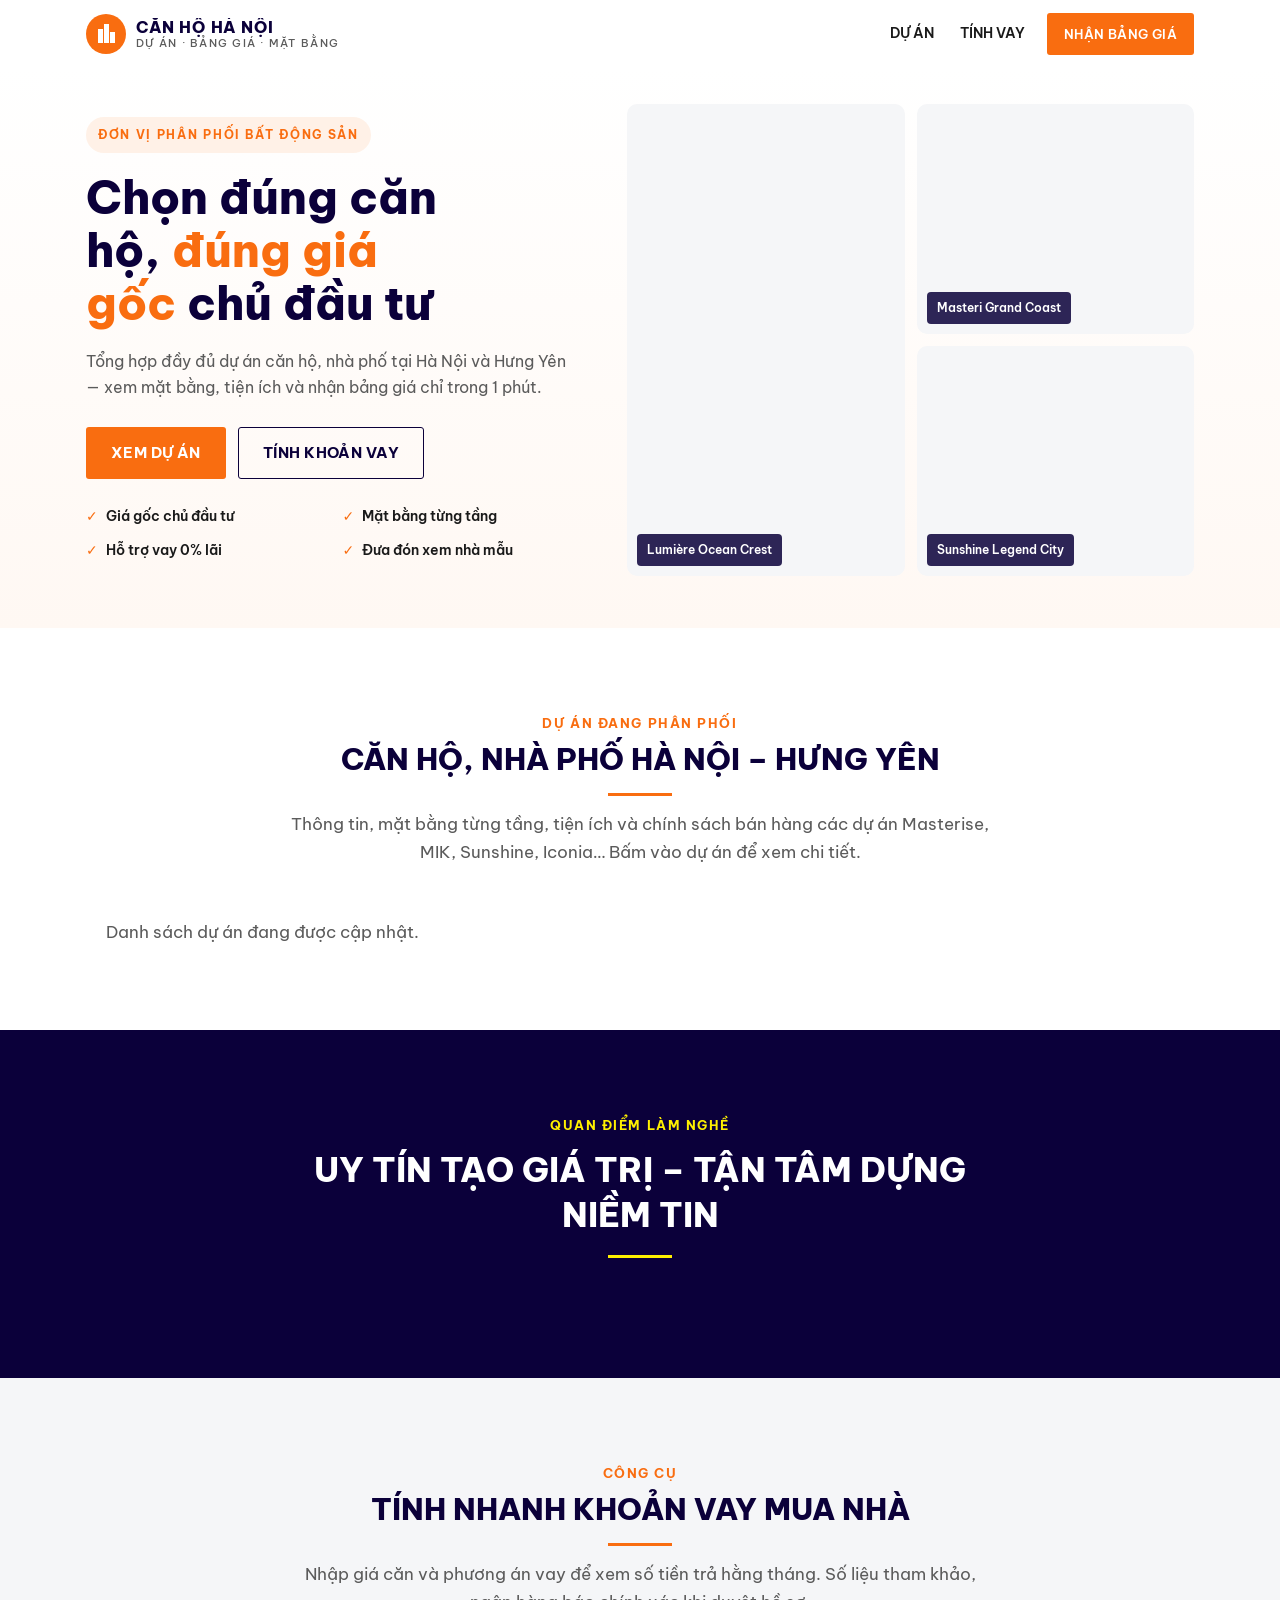
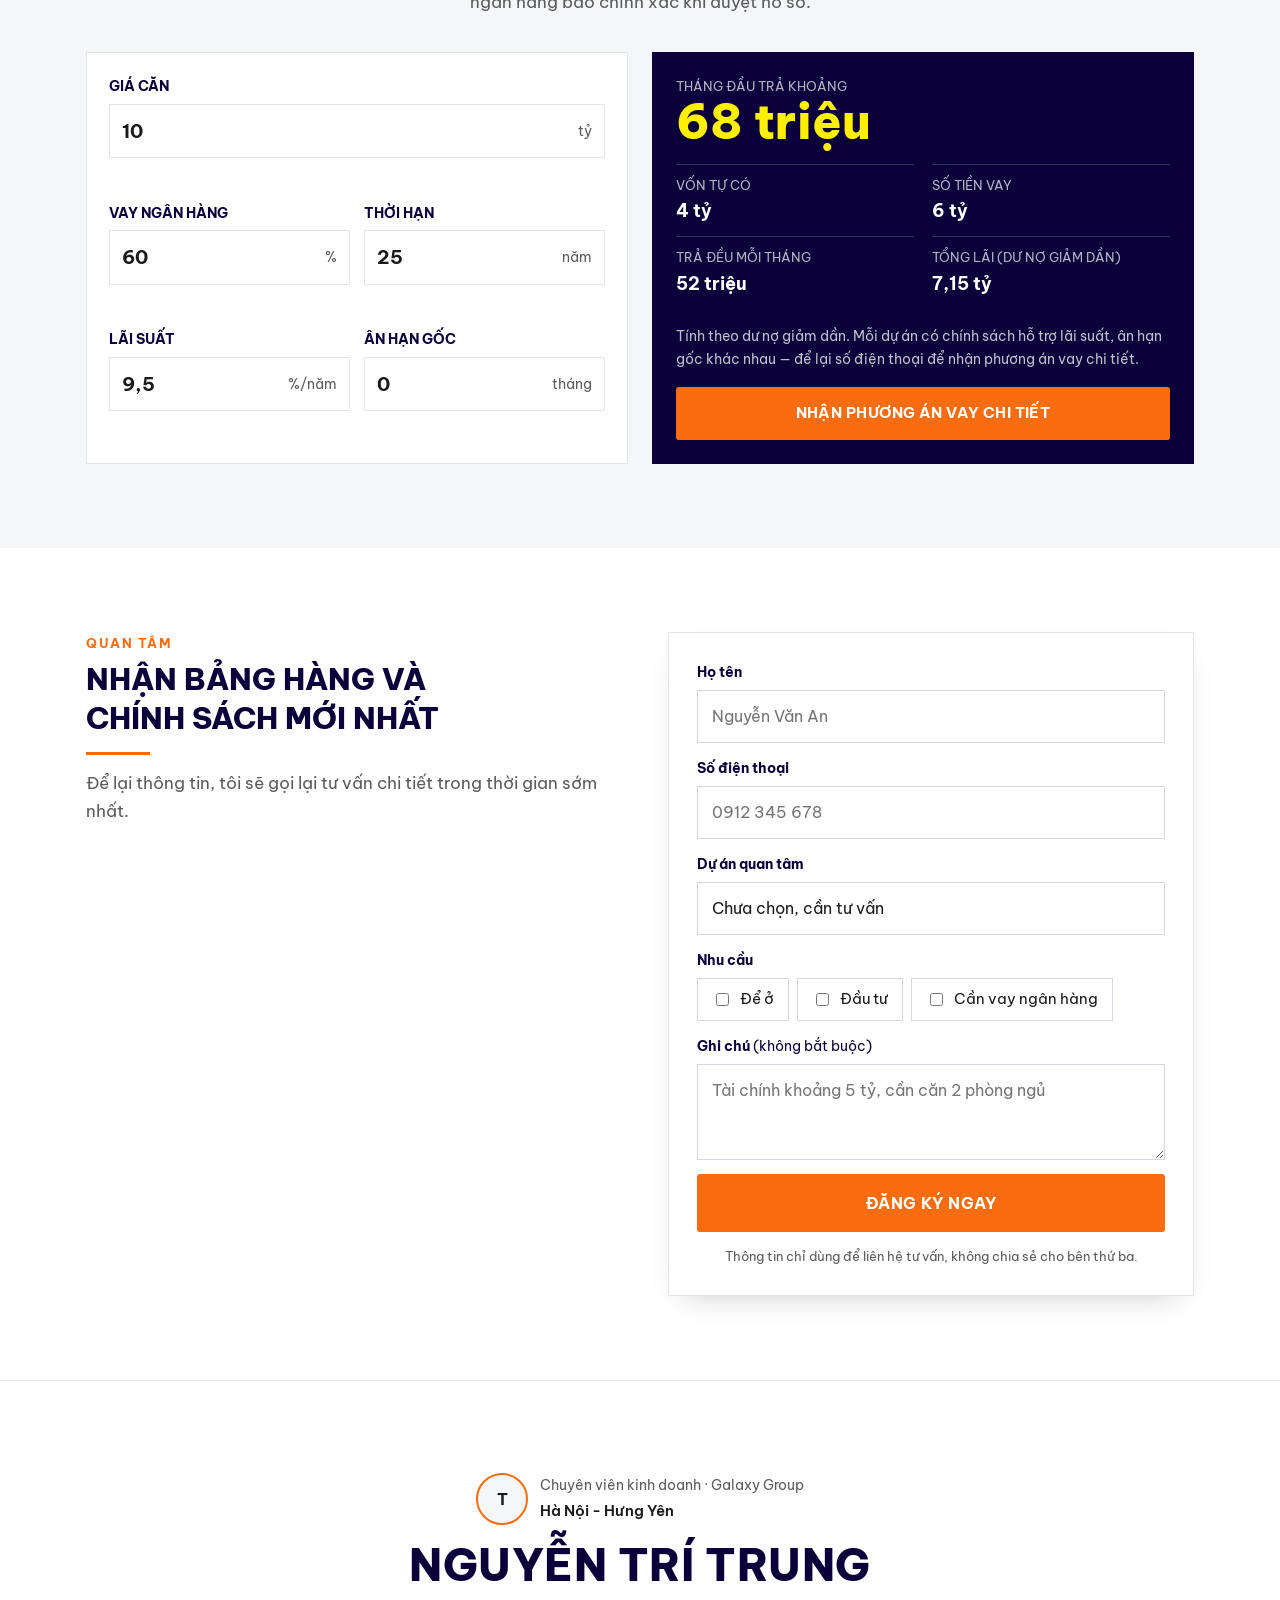
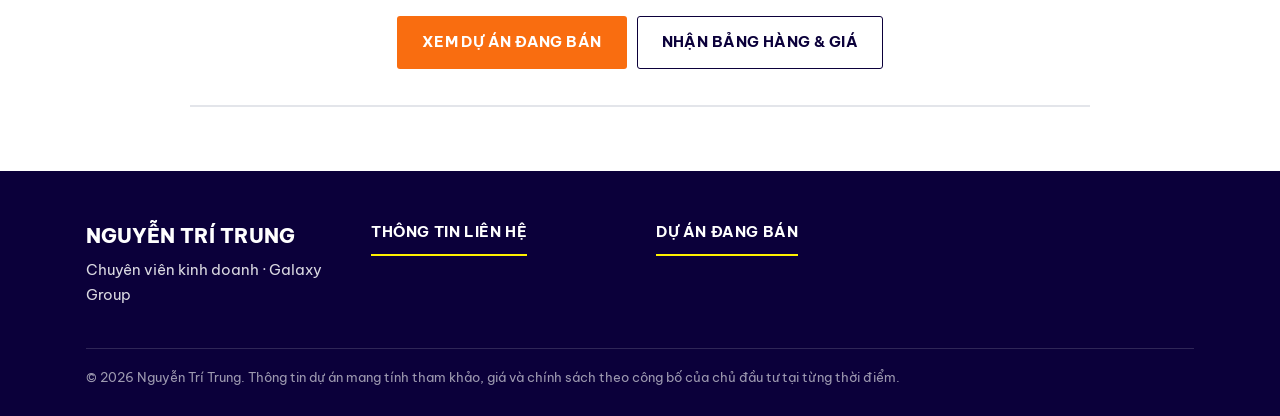
==== commit c027875f: "Add files via upload" ====
--- a/index.html
+++ b/index.html
@@ -24,7 +24,7 @@
 
 <header class="top" id="top">
   <div class="wrap">
-    <a class="brand" href="/" aria-label="Về trang chủ"><span class="ini" id="brandIni">T</span><span id="brandName">Nguyễn Trí Trung</span></a>
+    <a class="brand" href="/" aria-label="Về trang chủ"><svg class="logo" viewBox="0 0 40 40" aria-hidden="true"><circle cx="20" cy="20" r="20" fill="#F96D10"/><path d="M12 29V15h5v14zM18 29V10h5v19zM24 29V18h5v11z" fill="#fff"/></svg><span class="bt">Căn hộ Hà Nội<small>Dự án · Bảng giá · Mặt bằng</small></span></a>
     <nav class="menu" aria-label="Mục chính">
       <a class="m" href="#du-an">Dự án</a>
       <a class="m" href="#tinh-vay">Tính vay</a>
@@ -34,11 +34,29 @@
 </header>
 
 <main id="trang-chu">
+<!--COVER-->
+  <section class="cover" id="bia">
+    <div class="wrap cv-in">
+      <div class="cv-txt">
+        <span class="cv-kick">Đơn vị phân phối bất động sản</span>
+        <h1>Chọn đúng căn hộ, <em>đúng giá gốc</em> chủ đầu tư</h1>
+        <p>Tổng hợp đầy đủ dự án căn hộ, nhà phố tại Hà Nội và Hưng Yên — xem mặt bằng, tiện ích và nhận bảng giá chỉ trong 1 phút.</p>
+        <div class="cv-acts"><a class="btn gold" href="#du-an">Xem dự án</a><a class="btn cv-line" href="#tinh-vay">Tính khoản vay</a></div>
+        <div class="cv-ticks"><div>Giá gốc chủ đầu tư</div><div>Mặt bằng từng tầng</div><div>Hỗ trợ vay 0% lãi</div><div>Đưa đón xem nhà mẫu</div></div>
+      </div>
+      <div class="cv-col">
+        <a href="/lumiere-ocean-crest" style="background-image:url(https://wsrv.nl/?url=cdn.g-hub.vn/uploads/inventory/projects/69f254b21886878e4d0a0038/2026/07/3cde3f6d7e082ecf-v020_ct06_b1_overview_01-15k_update.jpg&amp;w=900)"><span>Lumière Ocean Crest</span></a>
+        <a href="/masteri-grand-coast" style="background-image:url(https://wsrv.nl/?url=cdn.g-hub.vn/uploads/inventory/projects/69f217e462b9ed099b9c2cc8/2026/05/b475b7cd705fc4ce-v15_ocp_exterior_09-1-scaled.webp&amp;w=700)"><span>Masteri Grand Coast</span></a>
+        <a href="/sunshine-legend-city" style="background-image:url(https://wsrv.nl/?url=cdn.g-hub.vn/uploads/inventory/projects/6a0c9424bd110990941efcc1/2026/07/5c313d40b0a97471-sunshine-legend-city-2-1762340927924938271034-0-0-1600-2560-.webp&amp;w=700)"><span>Sunshine Legend City</span></a>
+      </div>
+    </div>
+  </section>
+<!--/COVER-->
 
   <section class="sec" id="du-an">
     <div class="wrap">
       <div class="head reveal">
-        <div><span class="kicker">Dự án đang phân phối</span><h1 class="h1-proj">Căn hộ, nhà phố Hà Nội – Hưng Yên</h1>
+        <div><span class="kicker">Dự án đang phân phối</span><h2 class="h1-proj">Căn hộ, nhà phố Hà Nội – Hưng Yên</h2>
           <p class="lead">Thông tin, mặt bằng từng tầng, tiện ích và chính sách bán hàng các dự án Masterise, MIK, Sunshine, Iconia… Bấm vào dự án để xem chi tiết.</p></div>
         <div class="filters" id="filters" role="group" aria-label="Lọc theo khu vực"></div>
       </div>
--- a/app.css
+++ b/app.css
@@ -34,6 +34,26 @@
 .brand img,.brand .ini{width:40px;height:40px;border-radius:50%;object-fit:cover;flex:none;border:2px solid var(--orange)}
 .brand .ini{display:grid;place-items:center;background:var(--soft);font-weight:700}
 .brand span{white-space:nowrap;overflow:hidden;text-overflow:ellipsis;font-weight:700;text-transform:uppercase;color:var(--navy);letter-spacing:.02em;font-size:16px}
+.brand .logo{width:40px;height:40px;flex:none}
+.brand .bt{font-weight:800;letter-spacing:.05em;line-height:1.2}
+.brand .bt small{display:block;font-weight:500;font-size:10.5px;letter-spacing:.12em;color:var(--muted)}
+.cover{padding:36px 0 52px;background:linear-gradient(180deg,#fff 0%,#FFF8F3 100%)}
+.cv-in{display:grid;grid-template-columns:minmax(0,1fr) minmax(0,1.15fr);gap:48px;align-items:center}
+.cv-kick{display:inline-block;background:#FFF1E7;color:var(--orange);font-weight:700;font-size:12px;letter-spacing:.14em;text-transform:uppercase;padding:8px 12px;border-radius:30px}
+.cover h1{font-size:clamp(30px,4.2vw,46px);line-height:1.15;color:var(--navy);margin:18px 0;font-weight:800}
+.cover h1 em{font-style:normal;color:var(--orange)}
+.cover p{color:var(--muted);line-height:1.65;max-width:520px}
+.cv-acts{margin-top:26px;display:flex;gap:12px;flex-wrap:wrap}
+.btn.cv-line{border:1.5px solid var(--navy);color:var(--navy);background:transparent}
+.cv-ticks{margin-top:26px;display:grid;grid-template-columns:1fr 1fr;gap:10px 20px;font-size:14px;font-weight:600}
+.cv-ticks div::before{content:"✓";color:var(--orange);margin-right:8px}
+.cv-col{display:grid;grid-template-columns:1fr 1fr;grid-template-rows:230px 230px;gap:12px}
+.cv-col a{border-radius:10px;background:var(--soft) center/cover;position:relative;overflow:hidden;transition:transform .3s}
+.cv-col a:hover{transform:translateY(-3px)}
+.cv-col a:first-child{grid-row:span 2}
+.cv-col span{position:absolute;left:10px;bottom:10px;background:rgba(11,0,58,.85);color:#fff;font-size:12px;font-weight:600;padding:6px 10px;border-radius:4px}
+@media (max-width:860px){.cv-in{grid-template-columns:minmax(0,1fr);gap:28px}.cv-col{grid-template-rows:150px 150px}.cover{padding:24px 0 36px}}
+@media (max-width:420px){.cv-ticks{gap:8px 12px;font-size:12.5px}.brand .bt small{display:none}.brand .bt{font-size:14px;letter-spacing:.02em}.brand .logo{width:34px;height:34px}.brand{gap:8px}}
 .menu{display:flex;align-items:center;gap:2px}
 .menu a{text-decoration:none;font-size:14px;font-weight:600;text-transform:uppercase;color:var(--ink);padding:8px 12px}
 .menu a.m:hover{color:var(--orange)}
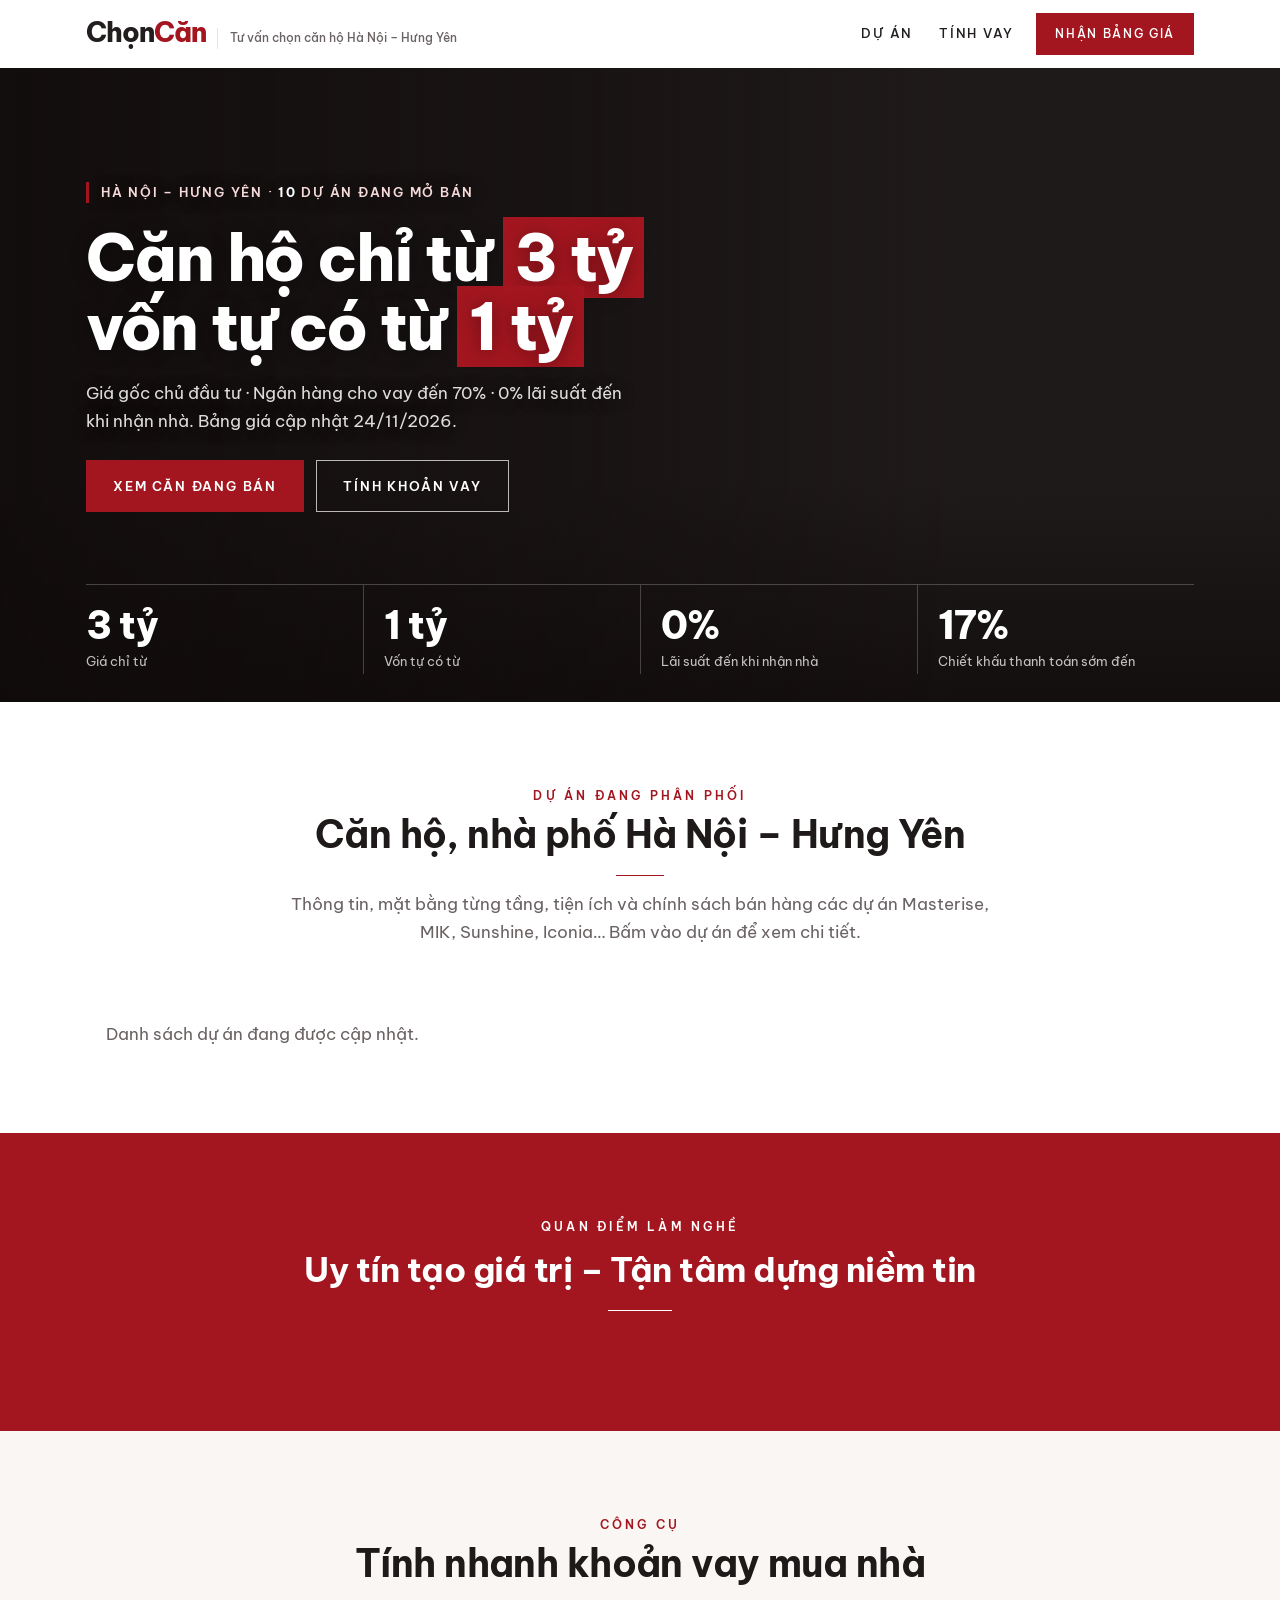
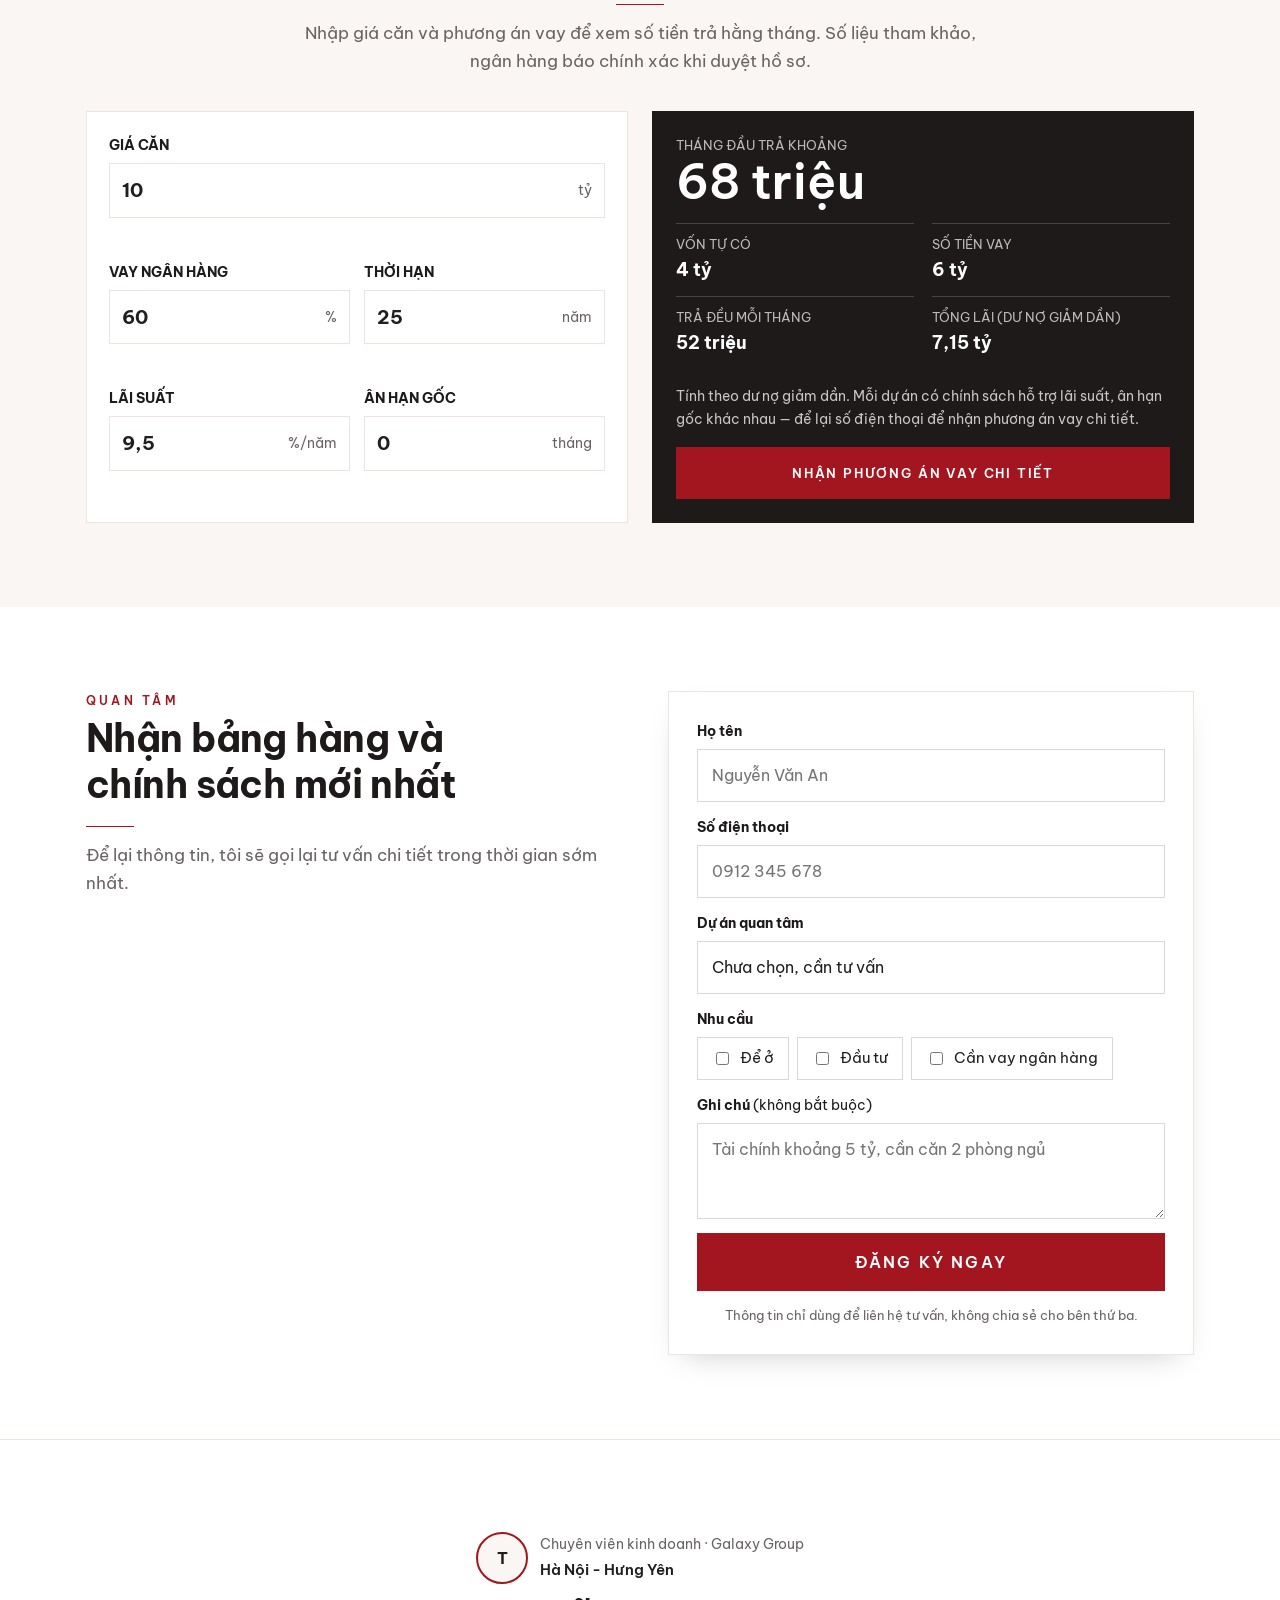
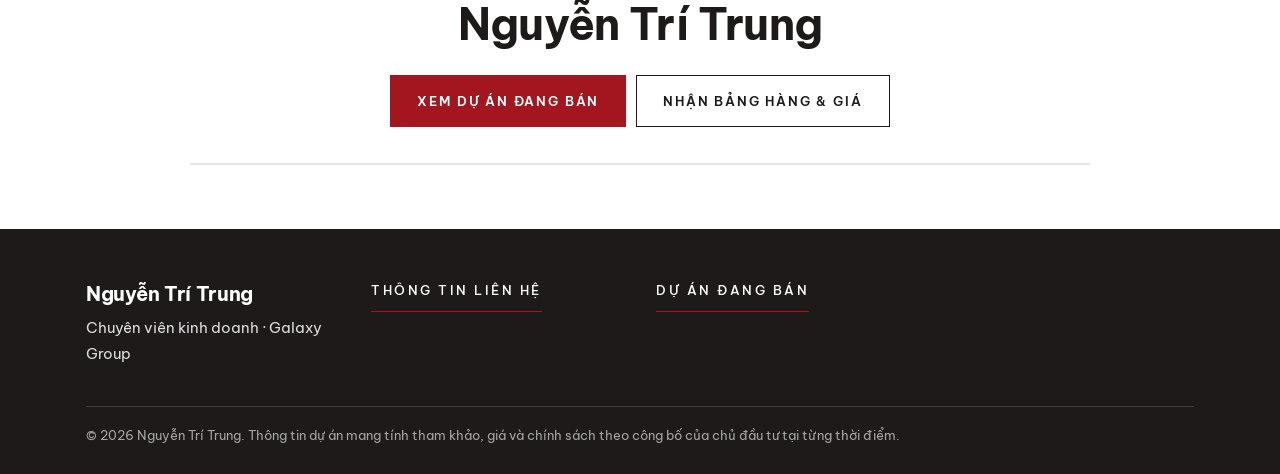
==== commit 51f9c7df: "Add files via upload" ====
--- a/index.html
+++ b/index.html
@@ -3,9 +3,9 @@
 <head>
 <meta charset="utf-8">
 <meta name="viewport" content="width=device-width,initial-scale=1,viewport-fit=cover">
-<title>Căn hộ, nhà phố Hà Nội – Hưng Yên | Nguyễn Trí Trung tư vấn</title>
+<title>ChọnCăn – Căn hộ Hà Nội – Hưng Yên giá gốc chủ đầu tư</title>
 <meta name="description" content="Mặt bằng từng tầng, tiện ích, chính sách bán hàng các dự án Iconia Lakeside, HaNoi Season Garden, The Magnolia, Lumière Essence Peak, Lumière Ocean Crest, Masteri Grand Coast, Masteri Era Landmark, The Parkland - Imperia Ocean City, Forestia Park, Alumi - Alluvia City, Sunshine Legend City. Nguyễn…">
-<meta property="og:title" content="Căn hộ, nhà phố Hà Nội – Hưng Yên | Nguyễn Trí Trung tư vấn">
+<meta property="og:title" content="ChọnCăn – Căn hộ Hà Nội – Hưng Yên giá gốc chủ đầu tư">
 <meta property="og:description" content="Mặt bằng từng tầng, tiện ích, chính sách bán hàng các dự án Iconia Lakeside, HaNoi Season Garden, The Magnolia, Lumière Essence Peak, Lumière Ocean Crest, Masteri Grand Coast, Masteri Era Landmark, The Parkland - Imperia Ocean City, Forestia Park, Alumi - Alluvia City, Sunshine Legend City. Nguyễn…">
 <meta property="og:type" content="website">
 <meta property="og:url" content="https://nguyentritrung94-boop.github.io/">
@@ -14,17 +14,28 @@
 <meta property="og:locale" content="vi_VN">
 <script type="application/ld+json">{"@context":"https://schema.org","@type":"RealEstateAgent","name":"Nguyễn Trí Trung","url":"https://nguyentritrung94-boop.github.io/","image":"https://cdn.g-hub.vn/uploads/hrm/avatars/6a0c9464bd110990941f045d/2026/08/9294ae2ab3480bfa-img_6782.jpeg","telephone":"0358059947","email":"nguyentritrung94@gmail.com","areaServed":["Hà Nội","Hưng Yên"],"description":"Uy tín tạo giá trị - Tận tâm dựng niềm tin"}</script>
 <meta name="theme-color" content="#FFFFFF">
-<link rel="icon" href="data:image/svg+xml,%3Csvg xmlns='http://www.w3.org/2000/svg' viewBox='0 0 64 64'%3E%3Crect width='64' height='64' rx='14' fill='%230B2A24'/%3E%3Cpath d='M14 34 32 18l18 16v14a2 2 0 0 1-2 2H38V38H26v12H16a2 2 0 0 1-2-2z' fill='%23D9B26A'/%3E%3C/svg%3E">
+<link rel="icon" href="data:image/svg+xml,%3Csvg xmlns='http://www.w3.org/2000/svg' viewBox='0 0 64 64'%3E%3Crect width='64' height='64' rx='14' fill='%23A3161F'/%3E%3Cpath d='M14 34 32 18l18 16v14a2 2 0 0 1-2 2H38V38H26v12H16a2 2 0 0 1-2-2z' fill='%23FFFFFF'/%3E%3C/svg%3E">
 <link rel="preconnect" href="https://fonts.googleapis.com">
 <link rel="preconnect" href="https://fonts.gstatic.com" crossorigin>
-<link rel="stylesheet" href="https://fonts.googleapis.com/css2?family=Be+Vietnam+Pro:wght@400;500;600;700;800&display=swap">
-<link rel="stylesheet" href="/app.css">
+<link rel="stylesheet" href="https://fonts.googleapis.com/css2?family=Be+Vietnam+Pro:wght@300;400;500;600;700;800&display=swap">
+<link rel="stylesheet" href="/app.css?v=thg1ts">
 </head>
 <body>
 
+<div class="tick" id="tick" data-until="2026-11-30" aria-label="Ưu đãi tháng 11">
+  <div class="tick-in"><div class="tick-row">
+    <span><b>Ưu đãi tháng 11</b> — còn <b class="tick-left">6</b> ngày</span>
+    <a href="/lumiere-essence-peak">Lumière Essence Peak: chiết khấu đến 17% khi thanh toán sớm</a>
+    <a href="/masteri-era-landmark">Masteri Era Landmark: vay 70%, 0% lãi đến 31/12/2028</a>
+    <a href="/the-parkland-imperia-ocean-city">The Parkland: ký hợp đồng chỉ 25%, 0% lãi đến khi nhận nhà</a>
+    <a href="/alumi-alluvia-city">Alumi: tặng 2 chỉ vàng, miễn phí quản lý đến 36 tháng</a>
+    <a href="/sunshine-legend-city">Sunshine Legend City: tặng gói nội thất đến 1,5 tỷ</a>
+  </div></div>
+</div>
+
 <header class="top" id="top">
   <div class="wrap">
-    <a class="brand" href="/" aria-label="Về trang chủ"><svg class="logo" viewBox="0 0 40 40" aria-hidden="true"><circle cx="20" cy="20" r="20" fill="#F96D10"/><path d="M12 29V15h5v14zM18 29V10h5v19zM24 29V18h5v11z" fill="#fff"/></svg><span class="bt">Căn hộ Hà Nội<small>Dự án · Bảng giá · Mặt bằng</small></span></a>
+    <a class="brand" href="/" aria-label="Về trang chủ"><span class="bc">Chọn<i>Căn</i></span><small class="bc-s">Tư vấn chọn căn hộ Hà Nội – Hưng Yên</small></a>
     <nav class="menu" aria-label="Mục chính">
       <a class="m" href="#du-an">Dự án</a>
       <a class="m" href="#tinh-vay">Tính vay</a>
@@ -35,20 +46,26 @@
 
 <main id="trang-chu">
 <!--COVER-->
-  <section class="cover" id="bia">
-    <div class="wrap cv-in">
-      <div class="cv-txt">
-        <span class="cv-kick">Đơn vị phân phối bất động sản</span>
-        <h1>Chọn đúng căn hộ, <em>đúng giá gốc</em> chủ đầu tư</h1>
-        <p>Tổng hợp đầy đủ dự án căn hộ, nhà phố tại Hà Nội và Hưng Yên — xem mặt bằng, tiện ích và nhận bảng giá chỉ trong 1 phút.</p>
-        <div class="cv-acts"><a class="btn gold" href="#du-an">Xem dự án</a><a class="btn cv-line" href="#tinh-vay">Tính khoản vay</a></div>
-        <div class="cv-ticks"><div>Giá gốc chủ đầu tư</div><div>Mặt bằng từng tầng</div><div>Hỗ trợ vay 0% lãi</div><div>Đưa đón xem nhà mẫu</div></div>
-      </div>
-      <div class="cv-col">
-        <a href="/lumiere-ocean-crest" style="background-image:url(https://wsrv.nl/?url=cdn.g-hub.vn/uploads/inventory/projects/69f254b21886878e4d0a0038/2026/07/3cde3f6d7e082ecf-v020_ct06_b1_overview_01-15k_update.jpg&amp;w=900)"><span>Lumière Ocean Crest</span></a>
-        <a href="/masteri-grand-coast" style="background-image:url(https://wsrv.nl/?url=cdn.g-hub.vn/uploads/inventory/projects/69f217e462b9ed099b9c2cc8/2026/05/b475b7cd705fc4ce-v15_ocp_exterior_09-1-scaled.webp&amp;w=700)"><span>Masteri Grand Coast</span></a>
-        <a href="/sunshine-legend-city" style="background-image:url(https://wsrv.nl/?url=cdn.g-hub.vn/uploads/inventory/projects/6a0c9424bd110990941efcc1/2026/07/5c313d40b0a97471-sunshine-legend-city-2-1762340927924938271034-0-0-1600-2560-.webp&amp;w=700)"><span>Sunshine Legend City</span></a>
-      </div>
+  <section class="cover hero2" id="bia" style="--hbg:url(https://wsrv.nl/?url=cdn.g-hub.vn/uploads/inventory/projects/69f254b21886878e4d0a0038/2026/07/3cde3f6d7e082ecf-v020_ct06_b1_overview_01-15k_update.jpg&amp;cx=220&amp;cy=120&amp;cw=2000&amp;ch=1000)">
+    <div class="wrap">
+      <div class="h2-txt">
+        <span class="h2-kick">Hà Nội – Hưng Yên · <b id="cvN">10</b> dự án đang mở bán</span>
+        <h1>Căn hộ chỉ từ <em id="cvMin">3 tỷ</em><br>vốn tự có từ <em id="cvVon">1 tỷ</em></h1>
+        <p>Giá gốc chủ đầu tư · Ngân hàng cho vay đến 70% · 0% lãi suất đến khi nhận nhà. Bảng giá cập nhật <span id="cvDate">24/11/2026</span>.</p>
+        <div class="cv-acts"><a class="btn gold" href="#du-an">Xem căn đang bán</a><a class="btn h2-line" href="#tinh-vay">Tính khoản vay</a></div>
+      </div>
+      <div class="h2-stats">
+        <div><b id="cvMin2">3 tỷ</b><span>Giá chỉ từ</span></div>
+        <div><b id="cvVon2">1 tỷ</b><span>Vốn tự có từ</span></div>
+        <div><b>0%</b><span>Lãi suất đến khi nhận nhà</span></div>
+        <div><b>17%</b><span>Chiết khấu thanh toán sớm đến</span></div>
+      </div>
+    </div>
+  </section>
+  <section class="sec hotsec" id="can-tot" hidden>
+    <div class="wrap">
+      <div class="hot-head reveal"><div><span class="kicker">Cập nhật <span class="hotDate">24/11/2026</span></span><h2>Căn giá tốt tuần này</h2></div><p>Căn rẻ nhất đang mở bán của từng dự án, giá thanh toán sớm. Bấm "Hỏi căn này" để kiểm tra căn còn trống.</p></div>
+      <div class="hot-grid" id="hotGrid"></div>
     </div>
   </section>
 <!--/COVER-->
@@ -60,7 +77,8 @@
           <p class="lead">Thông tin, mặt bằng từng tầng, tiện ích và chính sách bán hàng các dự án Masterise, MIK, Sunshine, Iconia… Bấm vào dự án để xem chi tiết.</p></div>
         <div class="filters" id="filters" role="group" aria-label="Lọc theo khu vực"></div>
       </div>
-      <div class="grid" id="projects"><a class="card" href="/iconia-lakeside"><img src="https://cdn.g-hub.vn/uploads/inventory/projects/69f254b21886878e4d0a0038/2026/07/e584b101687adf16-img_5955.jpeg" alt="Iconia Lakeside" loading="lazy"><div class="txt"><h3>Iconia Lakeside</h3><div class="loc"><span>Đường Lương Thế Vinh và đường Tố Hữu, phường Trung Văn, quận Nam Từ Liêm, Hà Nội</span></div><span class="more">Xem chi tiết</span></div></a><a class="card" href="/hanoi-season-garden"><img src="https://cdn.g-hub.vn/uploads/inventory/projects/69f254b21886878e4d0a0038/2026/06/0809109eacf47b0d-a-nh-pho-i-ca-nh-kie-n-tru-c-du-a-n.jpg" alt="HaNoi Season Garden" loading="lazy"><div class="txt"><h3>HaNoi Season Garden</h3><div class="loc"><span>233–235 Nguyễn Trãi, Thanh Xuân, Hà Nội</span></div><span class="more">Xem chi tiết</span></div></a><a class="card" href="/the-magnolia"><img src="https://cdn.g-hub.vn/uploads/inventory/projects/6a0c9428bd110990941efd31/2026/07/8857a787568a82a5-phoi-canh-the-magnolia-mik.jpg" alt="The Magnolia" loading="lazy"><div class="txt"><h3>The Magnolia</h3><div class="loc"><span>Đường Nguyễn Gia Bồng, phường Bồ Đề, Hà Nội</span></div><span class="more">Xem chi tiết</span></div></a><a class="card" href="/lumiere-essence-peak"><img src="https://cdn.g-hub.vn/uploads/inventory/projects/6a0c9423bd110990941efca5/2026/07/b0cb5fa87b3634dd-lumiere-essence-peak-co-loa-4.jpg" alt="Lumière Essence Peak" loading="lazy"><div class="txt"><h3>Lumière Essence Peak</h3><div class="loc"><span>Trung tâm quốc tế Global Gate, Hà Nội</span></div><span class="more">Xem chi tiết</span></div></a><a class="card" href="/lumiere-ocean-crest"><img src="https://cdn.g-hub.vn/uploads/inventory/projects/69f254b21886878e4d0a0038/2026/07/3cde3f6d7e082ecf-v020_ct06_b1_overview_01-15k_update.jpg" alt="Lumière Ocean Crest" loading="lazy"><div class="txt"><h3>Lumière Ocean Crest</h3><div class="loc"><span>Ocean Park 2 – Ocean City</span></div><span class="more">Xem chi tiết</span></div></a><a class="card" href="/masteri-grand-coast"><img src="https://cdn.g-hub.vn/uploads/inventory/projects/69f217e462b9ed099b9c2cc8/2026/05/b475b7cd705fc4ce-v15_ocp_exterior_09-1-scaled.webp" alt="Masteri Grand Coast" loading="lazy"><div class="txt"><h3>Masteri Grand Coast</h3><div class="loc"><span>Ocean Park 2, Ocean City</span></div><span class="more">Xem chi tiết</span></div></a><a class="card" href="/masteri-era-landmark"><img src="https://cdn.g-hub.vn/uploads/inventory/projects/6a0c9423bd110990941efca5/2026/07/293bc667ab45f988-masteri-era-landmark.jpg" alt="Masteri Era Landmark" loading="lazy"><div class="txt"><h3>Masteri Era Landmark</h3><div class="loc"><span>Ocean Park 3, Ocean City</span></div><span class="more">Xem chi tiết</span></div></a><a class="card" href="/the-parkland-imperia-ocean-city"><img src="https://cdn.g-hub.vn/uploads/inventory/projects/6a0c9428bd110990941efd31/2026/07/5340093c70695bce-251213_mik_ocean-park_v03_draft-2-1536x864.jpg" alt="The Parkland - Imperia Ocean City" loading="lazy"><div class="txt"><h3>The Parkland - Imperia Ocean City</h3><div class="loc"><span>Vinhomes Ocean Park 2, xã Nghĩa Trụ, Hưng Yên</span></div><span class="more">Xem chi tiết</span></div></a><a class="card" href="/forestia-park"><img src="https://cdn.g-hub.vn/uploads/inventory/projects/6a0c9428bd110990941efd31/2026/07/130eab58cba702bb-733621780_122103471933369480_4479267318060294560_n.jpg" alt="Forestia Park" loading="lazy"><div class="txt"><h3>Forestia Park</h3><div class="loc"><span>Trung tâm Phố Nối, thị xã Mỹ Hào, Hưng Yên</span></div><span class="more">Xem chi tiết</span></div></a><a class="card" href="/alumi-alluvia-city"><img src="https://cdn.g-hub.vn/uploads/inventory/projects/6a0c9424bd110990941efcc1/2026/07/186fcdb184f2dae6-alumi-premium-1.jpg" alt="Alumi - Alluvia City" loading="lazy"><div class="txt"><h3>Alumi - Alluvia City</h3><div class="loc"><span>Phân khu Alluvia Onsen, Khu đô thị Alluvia City, Văn Giang, Hưng Yên</span></div><span class="more">Xem chi tiết</span></div></a><a class="card" href="/sunshine-legend-city"><img src="https://cdn.g-hub.vn/uploads/inventory/projects/6a0c9424bd110990941efcc1/2026/07/5c313d40b0a97471-sunshine-legend-city-2-1762340927924938271034-0-0-1600-2560-.webp" alt="Sunshine Legend City" loading="lazy"><div class="txt"><h3>Sunshine Legend City</h3><div class="loc"><span>Xã Long Hưng (nay thuộc xã Nghĩa Trụ), Văn Giang, Hưng Yên</span></div><span class="more">Xem chi tiết</span></div></a></div>
+      <div class="budget" id="budget" role="group" aria-label="Lọc theo ngân sách"></div>
+      <div class="grid" id="projects"><a class="card" href="/iconia-lakeside"><img src="https://wsrv.nl/?url=server.g-hub.vn/landing-assets/iconia-lakeside/showroom/site-park.jpg&amp;cx=0&amp;cy=180&amp;cw=980&amp;ch=640" alt="Iconia Lakeside" loading="lazy"><div class="tags"><span class="hot">Đang mở bán</span></div><div class="txt"><h3>Iconia Lakeside</h3><div class="loc"><span>Đường Lương Thế Vinh và đường Tố Hữu, phường Trung Văn, quận Nam Từ Liêm, Hà Nội</span></div><div class="price"><small>Chỉ từ</small>7 tỷ</div><span class="more">Xem chi tiết</span></div></a><a class="card" href="/hanoi-season-garden"><img src="https://cdn.g-hub.vn/uploads/inventory/projects/69f254b21886878e4d0a0038/2026/06/0809109eacf47b0d-a-nh-pho-i-ca-nh-kie-n-tru-c-du-a-n.jpg" alt="HaNoi Season Garden" loading="lazy"><div class="tags"><span class="hot">Đang mở bán</span></div><div class="txt"><h3>HaNoi Season Garden</h3><div class="loc"><span>233–235 Nguyễn Trãi, Thanh Xuân, Hà Nội</span></div><div class="price"><small>Chỉ từ</small>9 tỷ</div><div class="von">Vốn tự có từ ~3,5 tỷ · Ngân hàng cho vay 70%</div><span class="more">Xem chi tiết</span></div></a><a class="card" href="/the-magnolia"><img src="https://server.g-hub.vn/landing-assets/magnolia/showroom/a/pc-tong-the-3.jpg" alt="The Magnolia" loading="lazy"><div class="tags"><span class="hot">Đang mở bán</span><span class="gold">Bàn giao Quý III/2028</span></div><div class="txt"><h3>The Magnolia</h3><div class="loc"><span>Đường Nguyễn Gia Bồng, phường Bồ Đề, Hà Nội</span></div><div class="price"><small>Chỉ từ</small>7 tỷ</div><div class="von">Ngân hàng cho vay 70%</div><span class="more">Xem chi tiết</span></div></a><a class="card" href="/lumiere-essence-peak"><img src="https://cdn.g-hub.vn/uploads/inventory/projects/6a0c9423bd110990941efca5/2026/07/b0cb5fa87b3634dd-lumiere-essence-peak-co-loa-4.jpg" alt="Lumière Essence Peak" loading="lazy"><div class="tags"><span class="hot">Đang mở bán</span><span class="gold">Bàn giao 31/10/2028</span></div><div class="txt"><h3>Lumière Essence Peak</h3><div class="loc"><span>Trung tâm quốc tế Global Gate, Hà Nội</span></div><div class="price"><small>Chỉ từ</small>6 tỷ</div><div class="von">Vốn tự có từ ~2,4 tỷ · Vay 70%, 0% lãi đến 31/3/2029</div><span class="more">Xem chi tiết</span></div></a><a class="card" href="/lumiere-ocean-crest"><img src="https://cdn.g-hub.vn/uploads/inventory/projects/69f254b21886878e4d0a0038/2026/07/3cde3f6d7e082ecf-v020_ct06_b1_overview_01-15k_update.jpg" alt="Lumière Ocean Crest" loading="lazy"><div class="tags"><span class="hot">Sắp mở bán</span><span class="gold">Bàn giao Quý I/2028</span></div><div class="txt"><h3>Lumière Ocean Crest</h3><div class="loc"><span>Ocean Park 2 – Ocean City</span></div><div class="price"><small>Chỉ từ</small>7 tỷ</div><span class="more">Xem chi tiết</span></div></a><a class="card" href="/masteri-grand-coast"><img src="https://cdn.g-hub.vn/uploads/inventory/projects/69f217e462b9ed099b9c2cc8/2026/05/b475b7cd705fc4ce-v15_ocp_exterior_09-1-scaled.webp" alt="Masteri Grand Coast" loading="lazy"><div class="tags"><span class="hot">Đang mở bán</span><span class="gold">Bàn giao Quý III/2028</span></div><div class="txt"><h3>Masteri Grand Coast</h3><div class="loc"><span>Ocean Park 2, Ocean City</span></div><div class="price"><small>Chỉ từ</small>3 tỷ</div><div class="von">Vốn tự có từ ~1,3 tỷ · Ngân hàng cho vay 70%</div><span class="more">Xem chi tiết</span></div></a><a class="card" href="/masteri-era-landmark"><img src="https://cdn.g-hub.vn/uploads/inventory/projects/6a0c9423bd110990941efca5/2026/07/293bc667ab45f988-masteri-era-landmark.jpg" alt="Masteri Era Landmark" loading="lazy"><div class="tags"><span class="hot">Đang mở bán</span><span class="gold">Bàn giao Quý I/2028</span></div><div class="txt"><h3>Masteri Era Landmark</h3><div class="loc"><span>Ocean Park 3, Ocean City</span></div><div class="price"><small>Chỉ từ</small>3 tỷ</div><div class="von">Vốn tự có từ ~1,2 tỷ · Vay 70%, 0% lãi đến 31/12/2028</div><span class="more">Xem chi tiết</span></div></a><a class="card" href="/the-parkland-imperia-ocean-city"><img src="https://cdn.g-hub.vn/uploads/inventory/projects/6a0c9428bd110990941efd31/2026/07/5340093c70695bce-251213_mik_ocean-park_v03_draft-2-1536x864.jpg" alt="The Parkland - Imperia Ocean City" loading="lazy"><div class="tags"><span class="hot">Đang mở bán</span></div><div class="txt"><h3>The Parkland - Imperia Ocean City</h3><div class="loc"><span>Vinhomes Ocean Park 2, xã Nghĩa Trụ, Hưng Yên</span></div><div class="price"><small>Chỉ từ</small>3 tỷ</div><div class="von">Vốn tự có từ ~1 tỷ · Vay 70%, 0% lãi đến khi nhận nhà</div><span class="more">Xem chi tiết</span></div></a><a class="card" href="/forestia-park"><img src="https://wsrv.nl/?url=mikland.com.vn/wp-content/uploads/2026/07/ho-dieu-hoa-forestia-park-pho-noi.jpg&amp;w=1600" alt="Forestia Park" loading="lazy"><div class="tags"><span>Khu đô thị</span></div><div class="txt"><h3>Forestia Park</h3><div class="loc"><span>Trung tâm Phố Nối, thị xã Mỹ Hào, Hưng Yên</span></div><div class="price"><small>Giá</small>Liên hệ</div><span class="more">Xem chi tiết</span></div></a><a class="card" href="/alumi-alluvia-city"><img src="https://cdn.g-hub.vn/uploads/inventory/projects/6a0c9424bd110990941efcc1/2026/07/186fcdb184f2dae6-alumi-premium-1.jpg" alt="Alumi - Alluvia City" loading="lazy"><div class="tags"><span class="hot">Đang mở bán</span></div><div class="txt"><h3>Alumi - Alluvia City</h3><div class="loc"><span>Phân khu Alluvia Onsen, Khu đô thị Alluvia City, Văn Giang, Hưng Yên</span></div><div class="price"><small>Chỉ từ</small>4 tỷ</div><div class="von">Vốn tự có từ ~2,2 tỷ · Vay 65%, 0% lãi 24 tháng</div><span class="more">Xem chi tiết</span></div></a><a class="card" href="/sunshine-legend-city"><img src="https://cdn.g-hub.vn/uploads/inventory/projects/6a0c9424bd110990941efcc1/2026/07/5c313d40b0a97471-sunshine-legend-city-2-1762340927924938271034-0-0-1600-2560-.webp" alt="Sunshine Legend City" loading="lazy"><div class="tags"><span class="hot">Đang mở bán</span><span class="gold">Bàn giao Quý II/2028</span></div><div class="txt"><h3>Sunshine Legend City</h3><div class="loc"><span>Xã Long Hưng (nay thuộc xã Nghĩa Trụ), Văn Giang, Hưng Yên</span></div><div class="price"><small>Chỉ từ</small>3 tỷ</div><div class="von">Vốn tự có từ ~1,2 tỷ · Vay 70%, 0% lãi đến 6 tháng sau bàn giao</div><span class="more">Xem chi tiết</span></div></a></div>
     </div>
   </section>
 
@@ -178,16 +196,37 @@
     <h3 id="pdTitle"></h3>
     <p class="sub" id="pdSub1">Tổng quan dự án</p>
     <ul class="facts" id="pdFacts"></ul>
-    <p class="sub">Giới thiệu</p>
-    <p class="desc" id="pdDesc"></p>
-    <div id="pdAmenBox" hidden><p class="sub" id="pdAmenT">Tiện ích</p><div id="pdAmen" data-lbg></div></div>
-    <div id="pdPlanBox" hidden><p class="sub" id="pdPlanT">Mặt bằng</p><p class="desc" id="pdPlan"></p><div class="chips" id="pdPlanTabs" role="tablist"></div><div id="pdPlanImgs" data-lbg></div></div>
-    <div id="pdGalBox" hidden><p class="sub" id="pdGalT">Hình ảnh dự án</p><div class="gal" id="pdGal" data-lbg></div></div>
+    <div class="pd-hl" id="pdHl" data-toc="Giá"></div>
+    <nav class="pd-toc" id="pdToc" aria-label="Mục lục dự án"></nav>
+    <div id="pdHotBox" hidden data-toc="Căn tốt"><p class="sub" id="pdHotT">Căn giá tốt đang có</p><div class="hot-list" id="pdHot"></div><p class="hot-note">Giá thanh toán sớm tham khảo, cập nhật <span class="hotDate">24/11/2026</span>. Căn có thể đã có người đặt — nhắn Zalo để kiểm tra căn còn trống.</p></div>
+    <div id="pdPolBox" hidden data-toc="Chính sách"><p class="sub" id="pdPolT">Chính sách bán hàng</p><p class="pol-note" id="pdPolNote"></p><div class="pol" id="pdPol"></div><ul class="pol-perk" id="pdPerk"></ul><p class="hot-note">Tóm tắt từ chính sách bán hàng của chủ đầu tư. Chính sách thay đổi theo từng đợt — liên hệ để nhận bản chính thức mới nhất.</p></div>
+    <div id="pdCalcBox" hidden data-toc="Tính vay"><p class="sub" id="pdCalcT">Tính khoản vay</p>
+      <div class="pc"><form class="pc-f" id="pcForm" novalidate>
+        <label class="w">Giá căn<span class="box"><input id="pc-price" inputmode="decimal"><span>tỷ</span></span></label>
+        <label>Ngân hàng cho vay<span class="box"><input id="pc-ltv" inputmode="numeric"><span>%</span></span></label>
+        <label>Thời hạn vay<span class="box"><input id="pc-yrs" inputmode="numeric" value="25"><span>năm</span></span></label>
+        <label class="w">Lãi suất sau ưu đãi<span class="box"><input id="pc-rate" inputmode="decimal"><span>%/năm</span></span></label>
+      </form>
+      <div class="pc-r" aria-live="polite">
+        <div><small>Vốn tự có</small><b id="pc-own">–</b></div>
+        <div><small>Ngân hàng cho vay</small><b id="pc-loan">–</b></div>
+        <div class="w hl"><small>Trong thời gian ưu đãi</small><b id="pc-promo">–</b><span id="pc-promoN"></span></div>
+        <div class="w"><small>Hết ưu đãi, tháng đầu trả khoảng</small><b id="pc-after">–</b><span>Gốc + lãi, dư nợ giảm dần</span></div>
+      </div></div>
+      <p class="hot-note">Số liệu tham khảo. Ngân hàng báo chính xác khi duyệt hồ sơ.</p></div>
+    <div id="pdIntroBox" data-toc="Giới thiệu"><p class="sub" id="pdIntroT">Giới thiệu</p><div class="info" id="pdInfo"></div><p class="desc" id="pdDesc"></p></div>
+    <div id="pdLocBox" hidden data-toc="Vị trí"><p class="sub" id="pdLocT">Vị trí và kết nối</p><div class="loc2"><div class="map" id="pdMap"></div><ul class="loc-list" id="pdLoc"></ul></div></div>
+    <div id="pdAmenBox" hidden data-toc="Tiện ích"><p class="sub" id="pdAmenT">Tiện ích</p><div id="pdAmen" data-lbg></div></div>
+    <div id="pdPlanBox" hidden data-toc="Mặt bằng"><p class="sub" id="pdPlanT">Mặt bằng</p><p class="desc" id="pdPlan"></p><div class="chips" id="pdPlanTabs" role="tablist"></div><div id="pdPlanImgs" data-lbg></div></div>
+    <div id="pdGalBox" hidden data-toc="Hình ảnh"><p class="sub" id="pdGalT">Hình ảnh dự án</p><div class="gal" id="pdGal" data-lbg></div></div>
+    <div id="pdProgBox" hidden data-toc="Tiến độ"><p class="sub" id="pdProgT">Tiến độ xây dựng</p><ul class="prog" id="pdProgTxt"></ul><div class="gal" id="pdProgImg" data-lbg></div></div>
     <div class="vids" id="pdVids"></div>
+    <div id="pdFaqBox" data-toc="Hỏi đáp"><p class="sub" id="pdFaqT">Hỏi – đáp</p><div class="faq" id="pdFaq"></div></div>
     <div class="acts" id="pdActs"></div>
     <p class="sub" style="margin-top:28px">Dự án khác đang phân phối</p>
     <div class="grid" id="pdOthers"></div>
-  </div></div></dialog>
+  </div>
+  <div class="pd-dock" id="pdDock"></div></div></dialog>
 
 <dialog class="lb" id="lb" aria-label="Xem ảnh"><div class="lb-stage" id="lbStage"><img id="lbImg" alt="" draggable="false"></div>
   <button class="lb-x" type="button" id="lbX" aria-label="Đóng">×</button>
@@ -198,6 +237,6 @@
   <div class="lb-zoom"><button type="button" id="lbOut" aria-label="Thu nhỏ">−</button><button type="button" id="lbIn" aria-label="Phóng to">+</button></div>
 </dialog>
 
-<script src="/app.js"></script>
+<script src="/app.js?v=1dm2xxj"></script>
 </body>
 </html>
--- a/app.css
+++ b/app.css
@@ -1,8 +1,8 @@
 /* Phong cách trang dự án BĐS: nền trắng, ảnh tràn ngang, tiêu đề in hoa canh giữa, nút cam, chân trang xanh than */
 :root{
-  --bg:#FFFFFF; --soft:#F5F6F8; --ink:#1A1A1A; --muted:#5B5B5B; --line:#E3E5EA;
-  --orange:#F96D10; --orange-d:#E05A00; --navy:#0B003A; --yellow:#FFF000; --danger:#C62828;
-  --font:"Be Vietnam Pro",Arial,system-ui,-apple-system,"Segoe UI",Roboto,sans-serif;
+  --bg:#FFFFFF; --soft:#FAF6F4; --ink:#221E1E; --muted:#6B6363; --line:#EDE4E1;
+  --orange:#A3161F; --orange-d:#7F1118; --navy:#1F1A1A; --yellow:#F1C7C7; --danger:#C62828;
+  --serif:"Be Vietnam Pro",Arial,sans-serif; --font:"Be Vietnam Pro",Arial,system-ui,-apple-system,"Segoe UI",Roboto,sans-serif;
   color-scheme:light;
 }
 *{box-sizing:border-box}
@@ -37,9 +37,9 @@
 .brand .logo{width:40px;height:40px;flex:none}
 .brand .bt{font-weight:800;letter-spacing:.05em;line-height:1.2}
 .brand .bt small{display:block;font-weight:500;font-size:10.5px;letter-spacing:.12em;color:var(--muted)}
-.cover{padding:36px 0 52px;background:linear-gradient(180deg,#fff 0%,#FFF8F3 100%)}
+.cover{padding:36px 0 52px;background:linear-gradient(180deg,#fff 0%,#FBF4F2 100%)}
 .cv-in{display:grid;grid-template-columns:minmax(0,1fr) minmax(0,1.15fr);gap:48px;align-items:center}
-.cv-kick{display:inline-block;background:#FFF1E7;color:var(--orange);font-weight:700;font-size:12px;letter-spacing:.14em;text-transform:uppercase;padding:8px 12px;border-radius:30px}
+.cv-kick{display:inline-block;background:#F7E6E6;color:var(--orange);font-weight:700;font-size:12px;letter-spacing:.14em;text-transform:uppercase;padding:8px 12px;border-radius:30px}
 .cover h1{font-size:clamp(30px,4.2vw,46px);line-height:1.15;color:var(--navy);margin:18px 0;font-weight:800}
 .cover h1 em{font-style:normal;color:var(--orange)}
 .cover p{color:var(--muted);line-height:1.65;max-width:520px}
@@ -51,7 +51,7 @@
 .cv-col a{border-radius:10px;background:var(--soft) center/cover;position:relative;overflow:hidden;transition:transform .3s}
 .cv-col a:hover{transform:translateY(-3px)}
 .cv-col a:first-child{grid-row:span 2}
-.cv-col span{position:absolute;left:10px;bottom:10px;background:rgba(11,0,58,.85);color:#fff;font-size:12px;font-weight:600;padding:6px 10px;border-radius:4px}
+.cv-col span{position:absolute;left:10px;bottom:10px;background:rgba(31,26,26,.85);color:#fff;font-size:12px;font-weight:600;padding:6px 10px;border-radius:4px}
 @media (max-width:860px){.cv-in{grid-template-columns:minmax(0,1fr);gap:28px}.cv-col{grid-template-rows:150px 150px}.cover{padding:24px 0 36px}}
 @media (max-width:420px){.cv-ticks{gap:8px 12px;font-size:12.5px}.brand .bt small{display:none}.brand .bt{font-size:14px;letter-spacing:.02em}.brand .logo{width:34px;height:34px}.brand{gap:8px}}
 .menu{display:flex;align-items:center;gap:2px}
@@ -199,9 +199,9 @@
 .pd .plan-grid .tile img{object-fit:contain;background:#fff}
 .pd .plan-grid.one .tile img{aspect-ratio:auto;max-height:85vh}
 .pd .tile figcaption{padding:8px 10px;font-size:13.5px;color:var(--muted);line-height:1.4}
-.pd .tile button::after{content:"⤢";position:absolute;right:8px;bottom:8px;width:30px;height:30px;border-radius:50%;background:rgba(11,0,58,.7);color:#fff;display:grid;place-items:center;font-size:15px}
+.pd .tile button::after{content:"⤢";position:absolute;right:8px;bottom:8px;width:30px;height:30px;border-radius:50%;background:rgba(31,26,26,.7);color:#fff;display:grid;place-items:center;font-size:15px}
 @media (max-width:600px){.pd .plan-grid{grid-template-columns:repeat(2,minmax(0,1fr));gap:8px}.pd .plan-grid.one{grid-template-columns:minmax(0,1fr)}.pd .pdf small{display:none}.pd .tile figcaption{font-size:12.5px;padding:6px 8px}}
-.pd .pdf{display:flex;flex-direction:column;gap:6px;justify-content:center;min-height:96px;padding:16px;border:1px solid var(--line);background:#FFF8F2;text-decoration:none;color:var(--ink)}
+.pd .pdf{display:flex;flex-direction:column;gap:6px;justify-content:center;min-height:96px;padding:16px;border:1px solid var(--line);background:#FBF4F2;text-decoration:none;color:var(--ink)}
 .pd .pdf i{font-style:normal;font-weight:800;font-size:13px;color:#fff;background:#D93025;align-self:flex-start;padding:3px 8px}
 .pd .pdf span{font-weight:700;color:var(--navy);line-height:1.35}
 .pd .pdf small{color:var(--muted);font-size:12.5px}
@@ -239,7 +239,7 @@
 .vgrid{display:grid;grid-auto-flow:column;grid-auto-columns:minmax(210px,240px);gap:16px;overflow-x:auto;padding-bottom:12px;scroll-snap-type:x mandatory;scrollbar-width:thin}
 .vcard{scroll-snap-align:start;position:relative;aspect-ratio:9/14;overflow:hidden;background:var(--soft);color:#fff;text-decoration:none;display:block}
 .vcard img{position:absolute;inset:0;width:100%;height:100%;object-fit:cover}
-.vcard::after{content:"";position:absolute;inset:0;background:linear-gradient(180deg,rgba(0,0,0,0) 45%,rgba(11,0,58,.9))}
+.vcard::after{content:"";position:absolute;inset:0;background:linear-gradient(180deg,rgba(0,0,0,0) 45%,rgba(31,26,26,.9))}
 .vcard .play{position:absolute;top:50%;left:50%;transform:translate(-50%,-50%);z-index:1;width:54px;height:54px;border-radius:50%;background:var(--orange);display:grid;place-items:center;color:#fff;transition:transform .2s}
 .vcard:hover .play{transform:translate(-50%,-50%) scale(1.1)}
 .vcard .play svg{width:20px;height:20px;margin-left:3px}
@@ -296,11 +296,11 @@
 .f label,.f .lb{font-size:13.5px;font-weight:700;color:var(--navy)}
 .f input,.f select,.f textarea{width:100%;font:inherit;font-size:16px;color:var(--ink);background:#fff;border:1px solid #D5D8DE;border-radius:0;padding:12px 14px;-webkit-appearance:none;appearance:none}
 .f textarea{min-height:96px;resize:vertical}
-.f input:focus,.f select:focus,.f textarea:focus{outline:0;border-color:var(--orange);box-shadow:0 0 0 2px rgba(249,109,16,.2)}
+.f input:focus,.f select:focus,.f textarea:focus{outline:0;border-color:var(--orange);box-shadow:0 0 0 2px rgba(163,22,31,.18)}
 .f .needs{display:flex;gap:8px;flex-wrap:wrap}
 .f .needs label{display:inline-flex;align-items:center;gap:8px;font-size:14.5px;font-weight:400;color:var(--ink);border:1px solid #D5D8DE;padding:8px 14px;cursor:pointer}
 .f .needs input{width:auto;accent-color:var(--orange);-webkit-appearance:auto;appearance:auto}
-.f .needs label:has(input:checked){border-color:var(--orange);background:#FFF4EC}
+.f .needs label:has(input:checked){border-color:var(--orange);background:#F9ECEC}
 .f .hp{position:absolute;left:-9999px;width:1px;height:1px;opacity:0}
 .f .err{color:var(--danger);font-size:14px;margin:0}
 .f .note{font-size:12.5px;color:var(--muted);margin:0;text-align:center}
@@ -335,3 +335,197 @@
   footer{padding-bottom:calc(96px + env(safe-area-inset-bottom,0px))}
   .menu a.btn{padding:9px 12px;font-size:12.5px}
 }
+/* ===== Phong cách riêng: trắng – đỏ, chữ có chân sang trọng ===== */
+h1,h2,h3,.h1-proj,.h-name,.cover h1,.seo-proj h1,.seo-proj h2,.pd h3,.card h3,.creed .quote,footer b,.done b,.pledge b,.steps b,.pd .sub,.am-card b{font-family:var(--serif);text-transform:none!important;letter-spacing:-.015em!important;font-weight:700!important}
+.sec h2,.sec .h1-proj{font-size:clamp(26px,3.4vw,38px);line-height:1.2}
+.sec h2::after,.sec .h1-proj::after{width:48px;height:1px;margin-top:18px}
+.kicker,.cv-kick{font-weight:600;letter-spacing:.28em;font-size:11.5px}
+.cv-kick{border-radius:0;background:transparent;padding:0 0 0 34px;position:relative}
+.cv-kick::before{content:"";position:absolute;left:0;top:50%;width:24px;height:1px;background:var(--orange)}
+.cover{background:#fff;border-bottom:1px solid var(--line)}
+.cover h1{font-size:clamp(34px,4.6vw,54px);line-height:1.12;color:var(--ink)}
+.cover h1 em{font-style:normal;color:var(--orange)}
+.cv-col a,.cv-col span{border-radius:0}
+.cv-col span{font-family:var(--serif);font-size:13px;font-weight:500;letter-spacing:.02em;background:rgba(255,255,255,.92);color:var(--ink);left:0;bottom:16px;padding:7px 14px;border-left:3px solid var(--orange)}
+.cv-ticks{font-weight:500}
+.btn{border-radius:0;font-weight:600;letter-spacing:.14em;font-size:13px;padding:14px 26px}
+.btn.sm{padding:10px 18px;font-size:12px}
+.btn.cv-line,.btn.light,.btn.line{border-width:1px}
+.menu a{font-weight:500;letter-spacing:.14em;font-size:12.5px}
+.brand .bt{font-family:var(--serif);font-weight:600;letter-spacing:.1em;font-size:16px;color:var(--ink)}
+.brand .bt small{font-family:var(--font);letter-spacing:.26em;font-size:9.5px}
+.card{border-color:var(--line)}
+.card h3{font-size:21px;color:var(--ink)}
+.card .more{letter-spacing:.14em;font-weight:600;font-size:12px}
+.card .tags span{font-weight:600;letter-spacing:.1em;font-size:10.5px}
+.filters button{border-radius:0;font-weight:500;letter-spacing:.12em;font-size:12px;border-color:var(--line);color:var(--ink)}
+.filters button[aria-pressed="true"]{background:var(--orange);border-color:var(--orange)}
+.pledge div{border-top-width:2px}
+.pledge .n,.steps li::before{font-family:var(--serif);font-weight:600}
+.steps li::before{background:#fff;color:var(--orange);border:1px solid var(--orange)}
+.creed{background:var(--orange)}
+.creed .kicker,.values b{color:#fff}
+.creed .quote{font-style:normal}
+.creed .quote::after{background:#fff;height:1px}
+.values div{border-color:rgba(255,255,255,.3)}
+.values p{color:rgba(255,255,255,.88)}
+.loan .res .big{font-family:var(--serif);font-weight:600;color:#fff}
+footer h4{border-bottom:1px solid var(--orange);letter-spacing:.2em;font-weight:500;font-size:12.5px}
+footer a:hover{color:#fff;text-decoration:underline}
+.pd .amen li::before,.pd .am-li::before,.benefits li::before{background:transparent;color:var(--orange);border:1px solid var(--orange)}
+.pd .chips button{border-color:var(--line);color:var(--ink);font-weight:500}
+.pd .chips button[aria-selected="true"]{background:var(--orange);border-color:var(--orange)}
+@media (max-width:600px){.menu a.btn{padding:9px 12px;font-size:11px;letter-spacing:.08em}.cv-col span{font-size:11px;padding:5px 9px;bottom:10px;white-space:nowrap}}
+@media (max-width:420px){.brand .bt{font-size:14.5px;letter-spacing:.04em}.brand{gap:8px}}
+/* giá, nhãn nổi bật, Zalo theo dự án, hỏi – đáp */
+.card .tags span.gold{background:#fff;color:var(--ink)}
+.card .tags span.hot{background:var(--orange);color:#fff}
+.card .price{font-family:var(--serif);font-weight:800;color:var(--orange);font-size:26px;line-height:1.2;letter-spacing:-.02em}
+/* trang dự án: mục lục, chính sách, tính vay, giới thiệu, vị trí, tiến độ */
+.pd-toc{position:sticky;top:calc(60px + env(safe-area-inset-top,0px));z-index:1;background:#fff;display:flex;gap:6px;overflow-x:auto;scrollbar-width:none;margin:0 calc(-1 * clamp(16px,4vw,36px));padding:10px clamp(16px,4vw,36px);border-bottom:1px solid var(--line)}
+.pd-toc::-webkit-scrollbar{display:none}
+.pd-toc a{flex:none;font-size:13px;font-weight:600;color:var(--ink);text-decoration:none;padding:7px 14px;border:1px solid var(--line);border-radius:999px;white-space:nowrap}
+.pd-toc a.on{background:var(--ink);border-color:var(--ink);color:#fff}
+.pd [data-toc]{scroll-margin-top:130px}
+.pol-note{margin:-4px 0 0;font-size:13.5px;color:var(--orange);font-weight:600}
+.pol{display:grid;gap:12px}
+.pl{border:1px solid var(--line);background:#fff}
+.pl-h{display:flex;justify-content:space-between;align-items:center;gap:10px;flex-wrap:wrap;padding:12px 16px;background:var(--soft);border-bottom:1px solid var(--line)}
+.pl-h b{font-size:16px;font-weight:700}
+.pl-h span{background:var(--orange);color:#fff;font-size:12.5px;font-weight:700;padding:4px 10px;letter-spacing:.02em}
+.pl-s{display:flex;overflow-x:auto;padding:18px 16px 16px;gap:0;scrollbar-width:thin}
+.pl-s div{flex:1 0 120px;position:relative;padding:18px 10px 0 0;border-top:2px solid var(--line)}
+.pl-s div::before{content:"";position:absolute;top:-7px;left:0;width:12px;height:12px;border-radius:50%;background:#fff;border:2px solid var(--orange)}
+.pl-s div:first-child{border-top-color:var(--orange)}
+.pl-s b{display:block;font-size:17px;font-weight:800;color:var(--orange);line-height:1.25}
+.pl-s small{display:block;font-size:12.5px;color:var(--muted);line-height:1.4;margin-top:2px}
+.pol-perk{list-style:none;margin:4px 0 0;padding:0;display:grid;gap:6px}
+.pol-perk li{position:relative;padding-left:26px;font-size:14.5px}
+.pol-perk li::before{content:"★";position:absolute;left:0;color:var(--orange)}
+@media (max-width:700px){.pl-s{flex-direction:column;overflow:visible;padding:14px 16px 6px 26px}.pl-s div{flex:none;border-top:0;border-left:2px solid var(--line);padding:0 0 14px 16px;margin-left:0}.pl-s div::before{top:2px;left:-7px}.pl-s div:first-child{border-left-color:var(--orange)}.pl-s b{font-size:16px}}
+.pc{display:grid;grid-template-columns:minmax(0,1fr) minmax(0,1fr);border:1px solid var(--line)}
+.pc-f{display:grid;grid-template-columns:1fr 1fr;gap:12px;padding:16px;background:#fff}
+.pc-f label{display:flex;flex-direction:column;gap:6px;font-size:12px;font-weight:600;letter-spacing:.06em;text-transform:uppercase;color:var(--muted);min-width:0}
+.pc-f .w{grid-column:1/-1}
+.pc-f .box{display:flex;align-items:center;border:1px solid var(--line);padding:0 12px}
+.pc-f .box:focus-within{border-color:var(--orange)}
+.pc-f input{flex:1;min-width:0;width:100%;border:0;background:none;font:inherit;font-size:18px;font-weight:700;color:var(--ink);padding:9px 0;outline:none}
+.pc-f .box span{color:var(--muted);font-size:13px;text-transform:none;letter-spacing:0}
+.pc-r{background:var(--ink);color:#fff;display:grid;grid-template-columns:1fr 1fr}
+.pc-r div{padding:14px 16px;border-bottom:1px solid rgba(255,255,255,.14)}
+.pc-r div+div:not(.w){border-left:1px solid rgba(255,255,255,.14)}
+.pc-r .w{grid-column:1/-1}
+.pc-r small{display:block;font-size:11.5px;letter-spacing:.08em;text-transform:uppercase;color:rgba(255,255,255,.65)}
+.pc-r b{display:block;font-size:22px;font-weight:800;margin-top:2px}
+.pc-r span{display:block;font-size:12.5px;color:rgba(255,255,255,.7)}
+.pc-r .hl b{color:#FFB4B4}
+@media (max-width:700px){.pc{grid-template-columns:minmax(0,1fr)}}
+.info{display:grid;grid-template-columns:repeat(auto-fill,minmax(180px,1fr));gap:8px}
+.info:empty{display:none}
+.info div{background:#fff;padding:12px 14px;border:1px solid var(--line);border-top:2px solid var(--orange)}
+.info small{display:block;font-size:11.5px;letter-spacing:.08em;text-transform:uppercase;color:var(--muted)}
+.info b{display:block;font-size:15px;font-weight:700;line-height:1.35;margin-top:2px}
+.loc2{display:grid;grid-template-columns:minmax(0,1.3fr) minmax(0,1fr);gap:16px;align-items:start}
+.loc2 .map{aspect-ratio:4/3;background:var(--soft);border:1px solid var(--line)}
+.loc2 .map iframe{width:100%;height:100%;border:0;display:block}
+.loc-list{list-style:none;margin:0;padding:0;display:grid;gap:0}
+.loc-list li{display:grid;grid-template-columns:86px minmax(0,1fr);gap:10px;padding:10px 0;border-bottom:1px solid var(--line);font-size:14.5px;line-height:1.4}
+.loc-list b{color:var(--orange);font-weight:800}
+@media (max-width:700px){.loc2{grid-template-columns:minmax(0,1fr)}}
+.prog{margin:0;padding-left:20px;display:grid;gap:6px}
+.prog:empty{display:none}
+.prog li::marker{color:var(--orange)}
+.prog-m{font-weight:700;color:var(--orange);list-style:none;margin-left:-20px}
+.hot-list .hr .ca{font-size:12.5px;font-weight:700;color:var(--ink);text-decoration:underline;background:none;border:0;cursor:pointer;padding:0;font-family:inherit;white-space:nowrap}
+.pd-dock{display:none}
+@media (max-width:700px){.pd-dock{display:grid;grid-template-columns:1fr 1.4fr;gap:8px;position:sticky;bottom:0;z-index:3;background:#fff;padding:10px 12px calc(10px + env(safe-area-inset-bottom,0px));box-shadow:0 -4px 16px rgba(0,0,0,.1)}.pd-dock .btn{text-align:center;padding:13px 10px;font-size:12.5px}.pd .pd-body{padding-bottom:30px!important}}
+/* thương hiệu ChọnCăn */
+.brand{align-items:baseline;gap:12px}
+.brand .bc{font-family:var(--serif);font-weight:800;font-size:27px;letter-spacing:-.04em;color:var(--ink);text-transform:none;overflow:visible;line-height:1}
+.brand .bc i{font-style:normal;color:var(--orange)}
+.brand .bc-s{font-size:12px;color:var(--muted);border-left:1px solid var(--line);padding-left:12px;white-space:nowrap;font-weight:500}
+@media (max-width:700px){.brand .bc-s{display:none}.brand .bc{font-size:24px}}
+/* căn giá tốt */
+.hotsec{background:var(--soft)}
+.hot-head{display:flex;justify-content:space-between;align-items:flex-end;gap:24px;flex-wrap:wrap;margin-bottom:26px}
+.hot-head h2{margin:6px 0 0}
+.hot-head p{max-width:420px;color:var(--muted);margin:0;font-size:14.5px}
+.hot-grid{display:grid;grid-template-columns:repeat(auto-fill,minmax(250px,1fr));gap:16px}
+.hc{background:#fff;border:1px solid var(--line);display:flex;flex-direction:column;transition:box-shadow .2s,transform .2s}
+.hc:hover{box-shadow:0 10px 28px rgba(34,30,30,.1);transform:translateY(-2px)}
+.hc-img{display:block;aspect-ratio:16/9;background:var(--soft) center/cover;position:relative}
+.hc-img span{position:absolute;left:0;bottom:0;background:var(--orange);color:#fff;font-size:12px;font-weight:700;letter-spacing:.06em;padding:5px 10px}
+.hc-b{padding:14px 16px 16px;display:flex;flex-direction:column;gap:4px;flex:1}
+.hc-p{font-size:13px;font-weight:600;color:var(--muted);text-decoration:none}
+.hc-p:hover{color:var(--orange)}
+.hc-t{font-weight:700;font-size:17px;color:var(--ink);line-height:1.3}
+.hc-m{font-size:13.5px;color:var(--muted)}
+.hc-pr{display:flex;align-items:baseline;gap:8px;margin:8px 0 12px}
+.hc-pr b{font-size:28px;font-weight:800;color:var(--orange);letter-spacing:-.02em;line-height:1}
+.hc-pr small{font-size:11.5px;color:var(--muted);text-transform:uppercase;letter-spacing:.08em}
+.hc .btn{margin-top:auto;text-align:center;padding:11px 14px;font-size:12.5px}
+.hot-list{display:grid;gap:8px;margin-bottom:8px}
+.hot-list .hr{display:grid;grid-template-columns:minmax(0,1fr) auto auto;align-items:center;gap:12px;border:1px solid var(--line);padding:12px 14px;background:#fff}
+.hot-list .hr b{font-size:20px;font-weight:800;color:var(--orange);white-space:nowrap}
+.hot-list .hr div{font-size:14px;line-height:1.45}
+.hot-list .hr div strong{display:block;font-size:15px}
+.hot-list .hr a{font-size:12.5px;font-weight:700;color:#0068FF;text-decoration:none;white-space:nowrap}
+.hot-note{font-size:12.5px;color:var(--muted);margin:4px 0 18px}
+@media (max-width:600px){.hot-grid{display:flex;overflow-x:auto;scroll-snap-type:x mandatory;margin:0 -16px;padding:0 16px 8px;gap:12px;scrollbar-width:none}.hc{flex:0 0 78%;scroll-snap-align:start}.hot-list .hr{grid-template-columns:minmax(0,1fr) auto}.hot-list .hr a{grid-column:1/-1}}
+/* dải ưu đãi */
+.tick{background:var(--orange);color:#fff;font-size:13px;overflow:hidden;white-space:nowrap}
+.tick-in{display:flex;width:max-content;animation:tick 45s linear infinite}
+.tick:hover .tick-in{animation-play-state:paused}
+.tick-row{display:flex;padding:9px 0}
+.tick-row>*{padding:0 28px;position:relative;color:#fff;text-decoration:none}
+.tick-row>*+*::before{content:"";position:absolute;left:-3px;top:50%;width:5px;height:5px;margin-top:-2px;background:#fff;opacity:.6;transform:rotate(45deg)}
+.tick-row a:hover{text-decoration:underline}
+.tick-row b{font-weight:700}
+@keyframes tick{to{transform:translateX(-50%)}}
+@media (prefers-reduced-motion:reduce){.tick-in{animation:none}.tick{overflow-x:auto}}
+/* ảnh bìa tràn */
+.hero2{position:relative;padding:0;border:0;background:#1F1A1A var(--hbg) center 40%/cover;color:#fff}
+.hero2{background-position:center 55%}
+.hero2::before{content:"";position:absolute;inset:0;background:linear-gradient(90deg,rgba(15,10,10,.78) 0%,rgba(15,10,10,.4) 45%,rgba(15,10,10,0) 75%),linear-gradient(0deg,rgba(15,10,10,.7) 0%,rgba(15,10,10,0) 35%)}
+.hero2 h1,.hero2 .h2-kick,.hero2 p{text-shadow:0 2px 18px rgba(0,0,0,.35)}
+.hero2 .wrap{position:relative;padding-top:clamp(56px,9vw,110px);padding-bottom:28px}
+.h2-txt{max-width:640px}
+.h2-kick{display:inline-block;font-size:12.5px;font-weight:600;letter-spacing:.14em;text-transform:uppercase;color:#F6D9D9;border-left:3px solid var(--orange);padding-left:12px}
+.h2-kick b{color:#fff}
+.hero2 h1{color:#fff;font-size:clamp(36px,5.6vw,64px);line-height:1.08;margin:18px 0 18px;font-weight:800!important;letter-spacing:-.025em!important}
+.hero2 h1 em{font-style:normal;color:#fff;background:var(--orange);padding:0 .18em;box-decoration-break:clone;-webkit-box-decoration-break:clone}
+.hero2 p{color:rgba(255,255,255,.86);max-width:560px;font-size:16.5px;line-height:1.65;margin:0}
+.btn.h2-line{border:1px solid rgba(255,255,255,.7);color:#fff;background:transparent}
+.btn.h2-line:hover{background:#fff;color:var(--ink)}
+.h2-stats{display:grid;grid-template-columns:repeat(4,minmax(0,1fr));margin-top:clamp(40px,6vw,72px);border-top:1px solid rgba(255,255,255,.22)}
+.h2-stats div{padding:20px 16px 4px 0}
+.h2-stats div+div{padding-left:20px;border-left:1px solid rgba(255,255,255,.22)}
+.h2-stats b{display:block;font-size:clamp(26px,3vw,38px);font-weight:800;line-height:1.1;letter-spacing:-.02em}
+.h2-stats span{display:block;font-size:12.5px;color:rgba(255,255,255,.75);margin-top:6px;line-height:1.4}
+@media (max-width:700px){.h2-stats{grid-template-columns:1fr 1fr}.h2-stats div:nth-child(3){padding-left:0;border-left:0}.h2-stats div:nth-child(n+3){border-top:1px solid rgba(255,255,255,.22)}.hero2::before{background:linear-gradient(0deg,rgba(15,10,10,.88) 0%,rgba(15,10,10,.55) 50%,rgba(15,10,10,.25) 100%)}.hero2 h1{font-size:clamp(30px,9vw,40px)}.h2-kick{font-size:11px;letter-spacing:.08em}.hero2 .wrap{padding-top:40px}.hero2 p{font-size:15px}.cv-acts .btn{flex:1 1 auto;text-align:center}.tick{font-size:12px}}
+.hero2 h1 em{white-space:nowrap}
+.von{font-size:13px;color:var(--ink);margin-top:4px;line-height:1.4}
+.von::before{content:"";display:inline-block;width:6px;height:6px;background:var(--orange);margin:0 7px 2px 0}
+.pd-hl .von{margin-top:8px;font-size:14px}
+.budget{display:flex;gap:8px;flex-wrap:wrap;align-items:center;margin:0 0 22px}
+.budget span{font-size:11.5px;letter-spacing:.12em;text-transform:uppercase;color:var(--muted);margin-right:4px}
+.budget button{font:inherit;font-size:13px;font-weight:500;border:1px solid var(--line);background:#fff;color:var(--ink);padding:8px 16px;cursor:pointer;border-radius:999px}
+.budget button[aria-pressed="true"]{background:var(--ink);border-color:var(--ink);color:#fff}
+@media (max-width:600px){.budget{flex-wrap:nowrap;overflow-x:auto;margin-inline:-16px;padding:0 16px 4px;scrollbar-width:none}.budget button{flex:none}}
+.card .price small{font-family:var(--font);font-weight:500;color:var(--muted);font-size:11.5px;letter-spacing:.1em;text-transform:uppercase;margin-right:6px}
+.btn.zalo{background:#0068FF;color:#fff;border-color:#0068FF}
+.btn.zalo:hover{background:#0052cc}
+.pd-hl{border:1px solid var(--line);border-left:3px solid var(--orange);background:var(--soft);padding:18px 20px;display:flex;flex-wrap:wrap;align-items:center;justify-content:space-between;gap:14px}
+.pd-hl small{display:block;font-size:11.5px;letter-spacing:.12em;text-transform:uppercase;color:var(--muted)}
+.pd-hl b{font-family:var(--serif);font-weight:600;font-size:26px;color:var(--orange);line-height:1.2}
+.pd-hl .hot{display:inline-block;margin-top:6px;background:var(--orange);color:#fff;font-size:11px;font-weight:600;letter-spacing:.1em;text-transform:uppercase;padding:4px 10px}
+.pd-hl .go{display:flex;gap:10px;flex-wrap:wrap}
+.faq details{border-bottom:1px solid var(--line);padding:14px 0}
+.faq details:first-child{border-top:1px solid var(--line)}
+.faq summary{cursor:pointer;font-weight:600;list-style:none;display:flex;justify-content:space-between;align-items:flex-start;gap:14px;line-height:1.45}
+.faq summary::-webkit-details-marker{display:none}
+.faq summary::after{content:"+";color:var(--orange);font-size:22px;line-height:1;flex:none}
+.faq details[open] summary::after{content:"–"}
+.faq p{margin:8px 0 0;color:var(--muted);white-space:pre-line}
+.toast{position:fixed;left:50%;bottom:calc(24px + env(safe-area-inset-bottom,0px));transform:translateX(-50%);background:var(--ink);color:#fff;padding:12px 18px;font-size:14px;z-index:99;max-width:min(92vw,420px);text-align:center;box-shadow:0 8px 24px -8px rgba(0,0,0,.4)}
+@media (max-width:600px){.pd-hl .go{width:100%}.pd-hl .go .btn{flex:1 1 100%}}
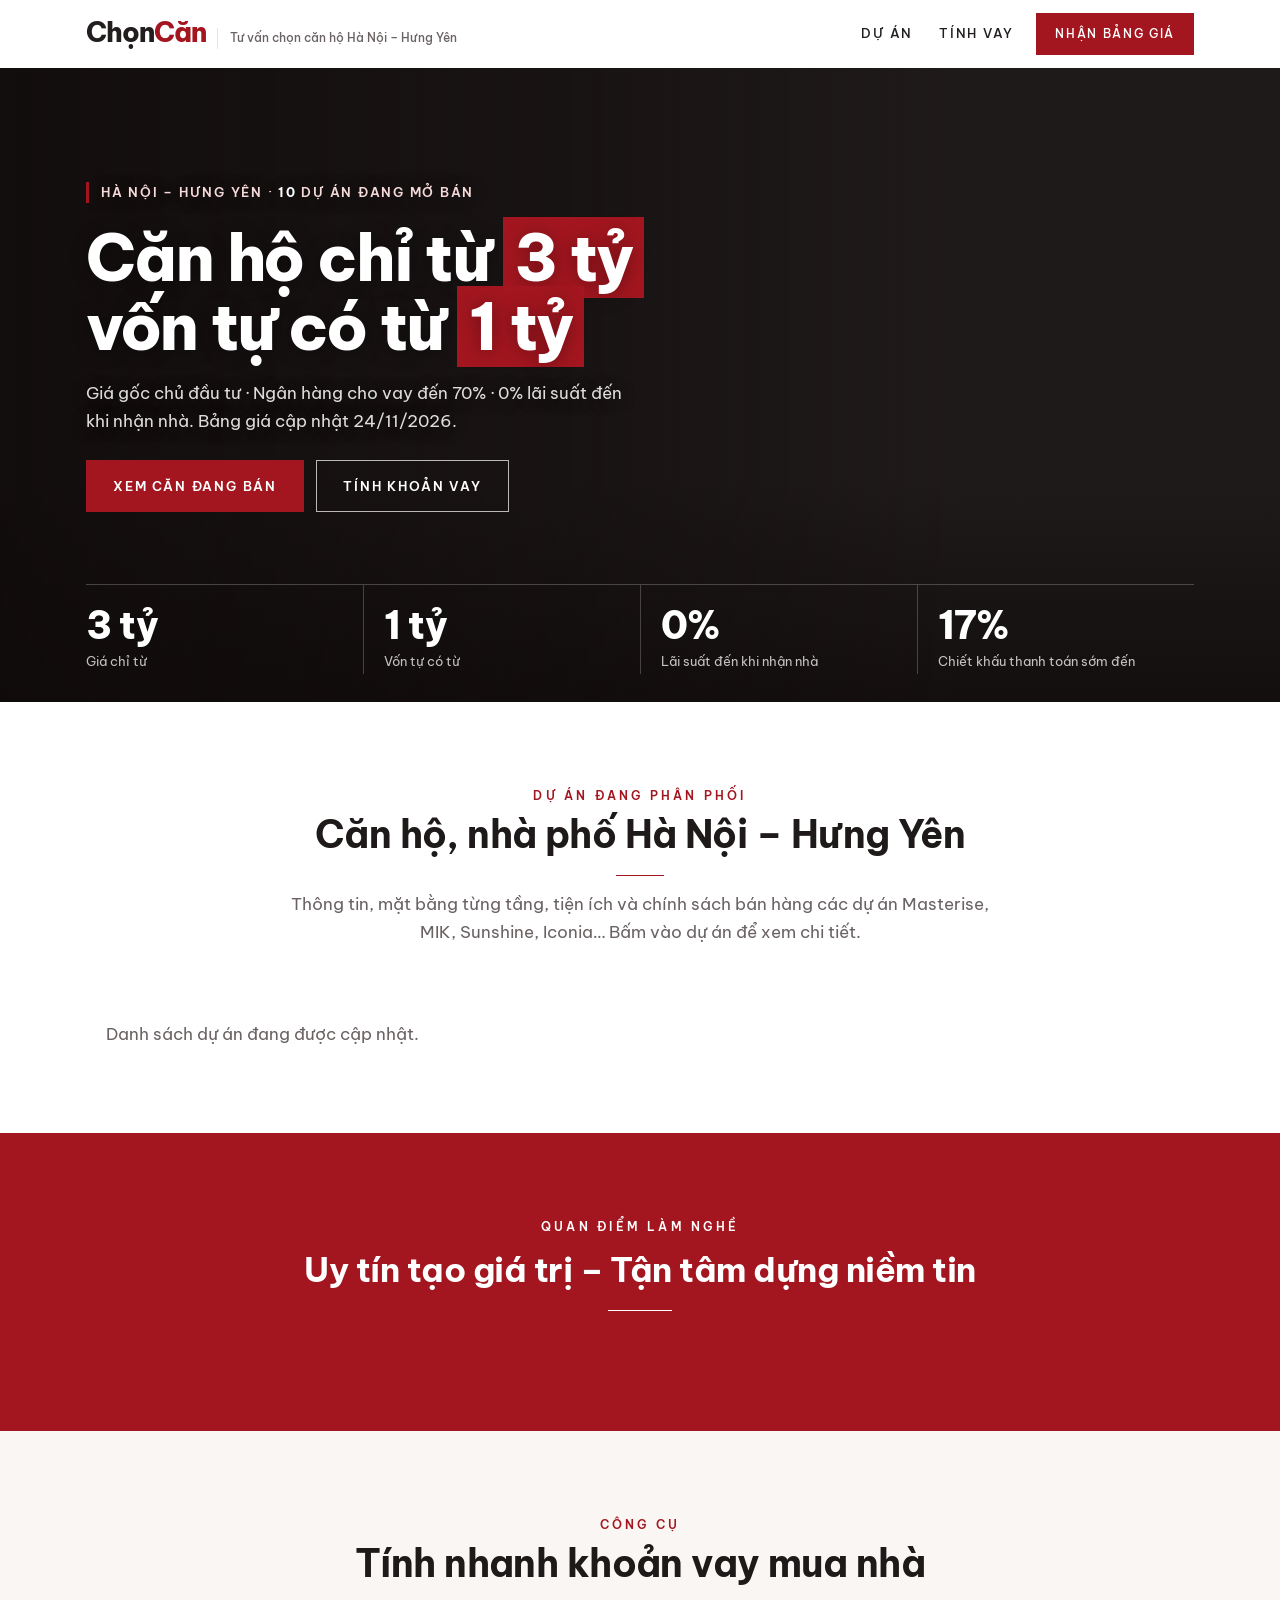
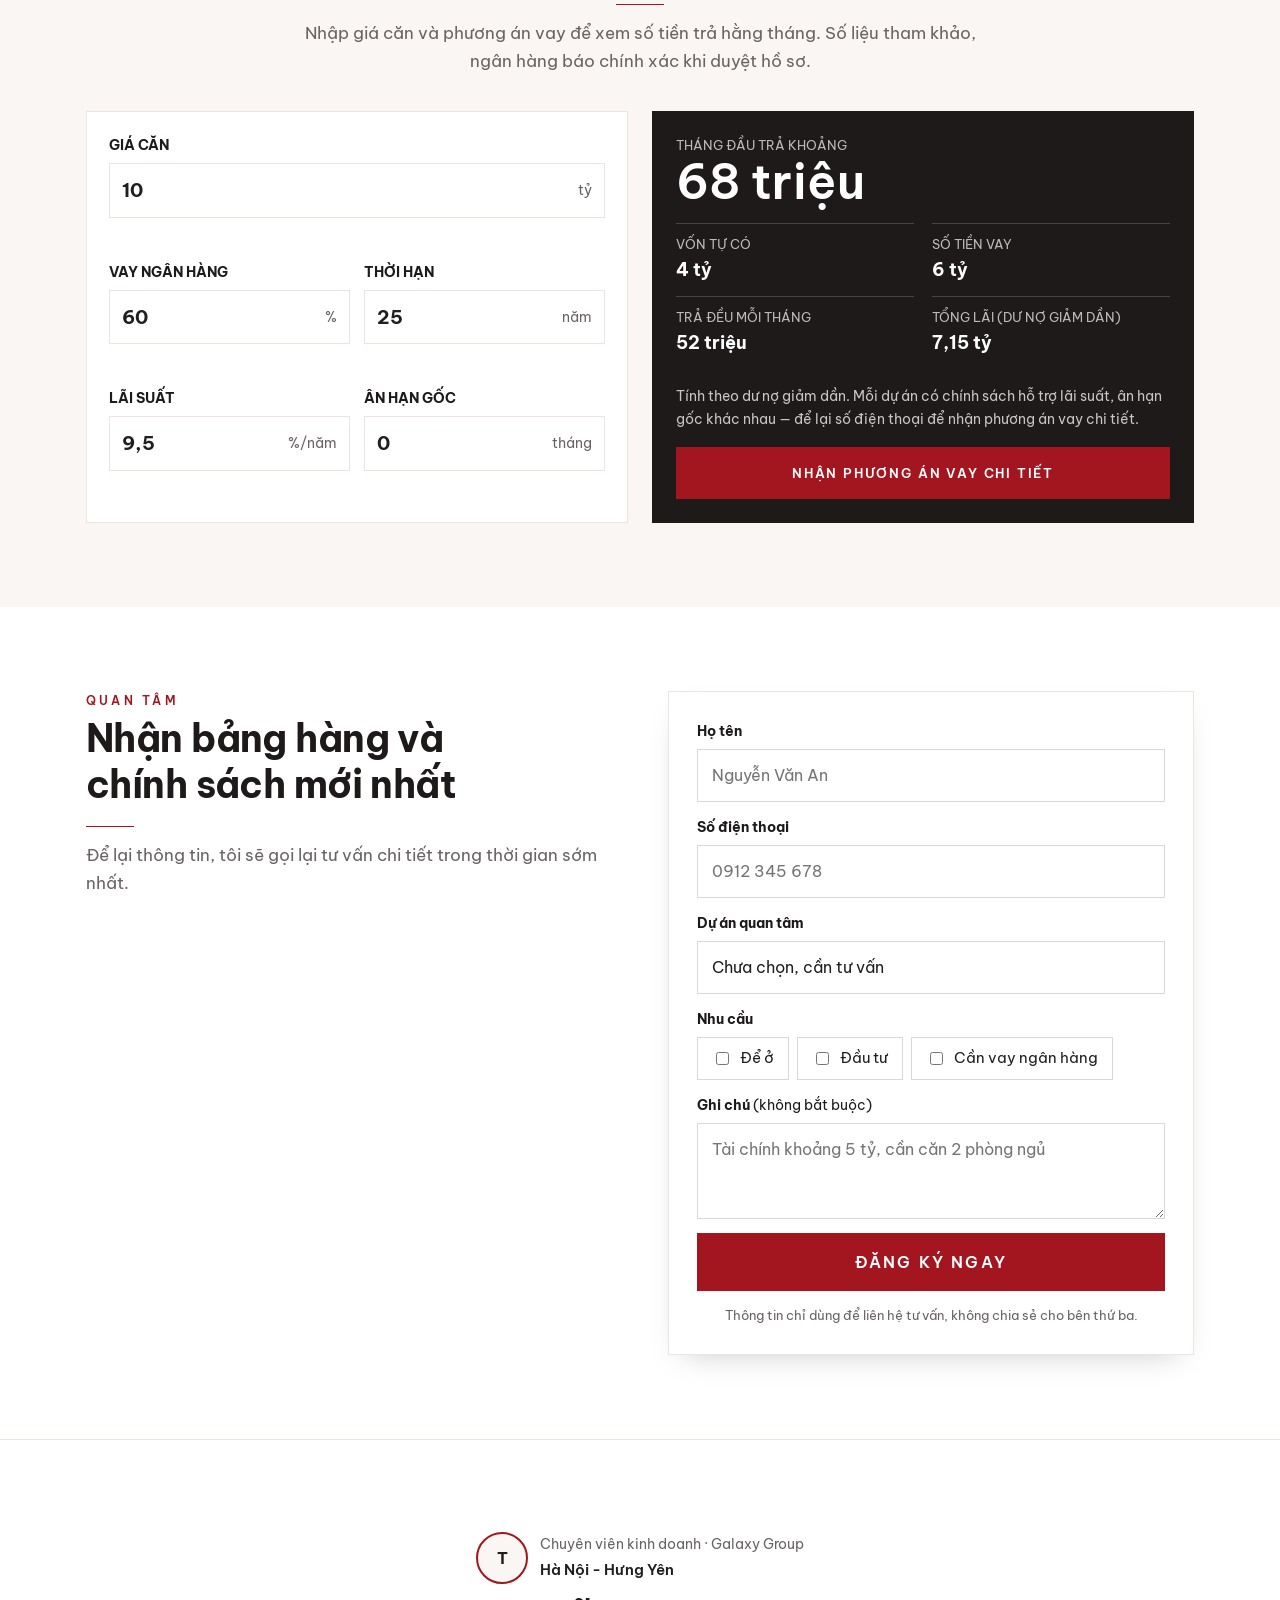
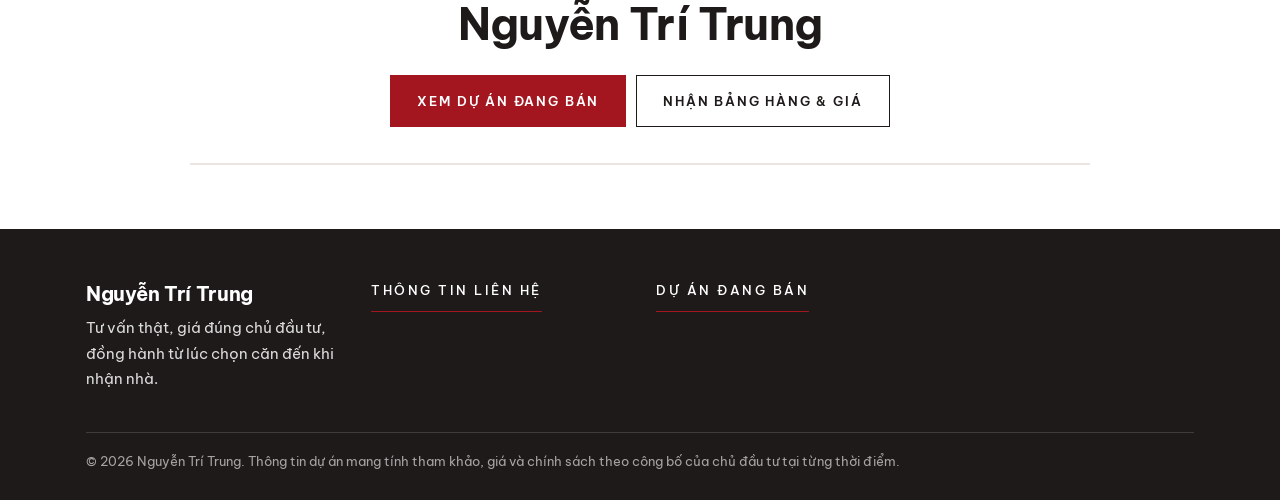
==== commit c0b95c3c: "Thêm Vinhomes Olympic, sửa mục lục trang dự án, đổi câu giới thiệu cuối trang Co-Authored-By: Claude" ====
--- a/index.html
+++ b/index.html
@@ -4,9 +4,9 @@
 <meta charset="utf-8">
 <meta name="viewport" content="width=device-width,initial-scale=1,viewport-fit=cover">
 <title>ChọnCăn – Căn hộ Hà Nội – Hưng Yên giá gốc chủ đầu tư</title>
-<meta name="description" content="Mặt bằng từng tầng, tiện ích, chính sách bán hàng các dự án Iconia Lakeside, HaNoi Season Garden, The Magnolia, Lumière Essence Peak, Lumière Ocean Crest, Masteri Grand Coast, Masteri Era Landmark, The Parkland - Imperia Ocean City, Forestia Park, Alumi - Alluvia City, Sunshine Legend City. Nguyễn…">
+<meta name="description" content="Mặt bằng từng tầng, tiện ích, chính sách bán hàng các dự án Iconia Lakeside, HaNoi Season Garden, The Magnolia, Lumière Essence Peak, Lumière Ocean Crest, Masteri Grand Coast, Masteri Era Landmark, The Parkland - Imperia Ocean City, Forestia Park, Alumi - Alluvia City, Sunshine Legend City, Gamuda…">
 <meta property="og:title" content="ChọnCăn – Căn hộ Hà Nội – Hưng Yên giá gốc chủ đầu tư">
-<meta property="og:description" content="Mặt bằng từng tầng, tiện ích, chính sách bán hàng các dự án Iconia Lakeside, HaNoi Season Garden, The Magnolia, Lumière Essence Peak, Lumière Ocean Crest, Masteri Grand Coast, Masteri Era Landmark, The Parkland - Imperia Ocean City, Forestia Park, Alumi - Alluvia City, Sunshine Legend City. Nguyễn…">
+<meta property="og:description" content="Mặt bằng từng tầng, tiện ích, chính sách bán hàng các dự án Iconia Lakeside, HaNoi Season Garden, The Magnolia, Lumière Essence Peak, Lumière Ocean Crest, Masteri Grand Coast, Masteri Era Landmark, The Parkland - Imperia Ocean City, Forestia Park, Alumi - Alluvia City, Sunshine Legend City, Gamuda…">
 <meta property="og:type" content="website">
 <meta property="og:url" content="https://nguyentritrung94-boop.github.io/">
 <link rel="canonical" href="https://nguyentritrung94-boop.github.io/">
@@ -18,7 +18,7 @@
 <link rel="preconnect" href="https://fonts.googleapis.com">
 <link rel="preconnect" href="https://fonts.gstatic.com" crossorigin>
 <link rel="stylesheet" href="https://fonts.googleapis.com/css2?family=Be+Vietnam+Pro:wght@300;400;500;600;700;800&display=swap">
-<link rel="stylesheet" href="/app.css?v=thg1ts">
+<link rel="stylesheet" href="/app.css?v=1s045db">
 </head>
 <body>
 
@@ -78,7 +78,7 @@
         <div class="filters" id="filters" role="group" aria-label="Lọc theo khu vực"></div>
       </div>
       <div class="budget" id="budget" role="group" aria-label="Lọc theo ngân sách"></div>
-      <div class="grid" id="projects"><a class="card" href="/iconia-lakeside"><img src="https://wsrv.nl/?url=server.g-hub.vn/landing-assets/iconia-lakeside/showroom/site-park.jpg&amp;cx=0&amp;cy=180&amp;cw=980&amp;ch=640" alt="Iconia Lakeside" loading="lazy"><div class="tags"><span class="hot">Đang mở bán</span></div><div class="txt"><h3>Iconia Lakeside</h3><div class="loc"><span>Đường Lương Thế Vinh và đường Tố Hữu, phường Trung Văn, quận Nam Từ Liêm, Hà Nội</span></div><div class="price"><small>Chỉ từ</small>7 tỷ</div><span class="more">Xem chi tiết</span></div></a><a class="card" href="/hanoi-season-garden"><img src="https://cdn.g-hub.vn/uploads/inventory/projects/69f254b21886878e4d0a0038/2026/06/0809109eacf47b0d-a-nh-pho-i-ca-nh-kie-n-tru-c-du-a-n.jpg" alt="HaNoi Season Garden" loading="lazy"><div class="tags"><span class="hot">Đang mở bán</span></div><div class="txt"><h3>HaNoi Season Garden</h3><div class="loc"><span>233–235 Nguyễn Trãi, Thanh Xuân, Hà Nội</span></div><div class="price"><small>Chỉ từ</small>9 tỷ</div><div class="von">Vốn tự có từ ~3,5 tỷ · Ngân hàng cho vay 70%</div><span class="more">Xem chi tiết</span></div></a><a class="card" href="/the-magnolia"><img src="https://server.g-hub.vn/landing-assets/magnolia/showroom/a/pc-tong-the-3.jpg" alt="The Magnolia" loading="lazy"><div class="tags"><span class="hot">Đang mở bán</span><span class="gold">Bàn giao Quý III/2028</span></div><div class="txt"><h3>The Magnolia</h3><div class="loc"><span>Đường Nguyễn Gia Bồng, phường Bồ Đề, Hà Nội</span></div><div class="price"><small>Chỉ từ</small>7 tỷ</div><div class="von">Ngân hàng cho vay 70%</div><span class="more">Xem chi tiết</span></div></a><a class="card" href="/lumiere-essence-peak"><img src="https://cdn.g-hub.vn/uploads/inventory/projects/6a0c9423bd110990941efca5/2026/07/b0cb5fa87b3634dd-lumiere-essence-peak-co-loa-4.jpg" alt="Lumière Essence Peak" loading="lazy"><div class="tags"><span class="hot">Đang mở bán</span><span class="gold">Bàn giao 31/10/2028</span></div><div class="txt"><h3>Lumière Essence Peak</h3><div class="loc"><span>Trung tâm quốc tế Global Gate, Hà Nội</span></div><div class="price"><small>Chỉ từ</small>6 tỷ</div><div class="von">Vốn tự có từ ~2,4 tỷ · Vay 70%, 0% lãi đến 31/3/2029</div><span class="more">Xem chi tiết</span></div></a><a class="card" href="/lumiere-ocean-crest"><img src="https://cdn.g-hub.vn/uploads/inventory/projects/69f254b21886878e4d0a0038/2026/07/3cde3f6d7e082ecf-v020_ct06_b1_overview_01-15k_update.jpg" alt="Lumière Ocean Crest" loading="lazy"><div class="tags"><span class="hot">Sắp mở bán</span><span class="gold">Bàn giao Quý I/2028</span></div><div class="txt"><h3>Lumière Ocean Crest</h3><div class="loc"><span>Ocean Park 2 – Ocean City</span></div><div class="price"><small>Chỉ từ</small>7 tỷ</div><span class="more">Xem chi tiết</span></div></a><a class="card" href="/masteri-grand-coast"><img src="https://cdn.g-hub.vn/uploads/inventory/projects/69f217e462b9ed099b9c2cc8/2026/05/b475b7cd705fc4ce-v15_ocp_exterior_09-1-scaled.webp" alt="Masteri Grand Coast" loading="lazy"><div class="tags"><span class="hot">Đang mở bán</span><span class="gold">Bàn giao Quý III/2028</span></div><div class="txt"><h3>Masteri Grand Coast</h3><div class="loc"><span>Ocean Park 2, Ocean City</span></div><div class="price"><small>Chỉ từ</small>3 tỷ</div><div class="von">Vốn tự có từ ~1,3 tỷ · Ngân hàng cho vay 70%</div><span class="more">Xem chi tiết</span></div></a><a class="card" href="/masteri-era-landmark"><img src="https://cdn.g-hub.vn/uploads/inventory/projects/6a0c9423bd110990941efca5/2026/07/293bc667ab45f988-masteri-era-landmark.jpg" alt="Masteri Era Landmark" loading="lazy"><div class="tags"><span class="hot">Đang mở bán</span><span class="gold">Bàn giao Quý I/2028</span></div><div class="txt"><h3>Masteri Era Landmark</h3><div class="loc"><span>Ocean Park 3, Ocean City</span></div><div class="price"><small>Chỉ từ</small>3 tỷ</div><div class="von">Vốn tự có từ ~1,2 tỷ · Vay 70%, 0% lãi đến 31/12/2028</div><span class="more">Xem chi tiết</span></div></a><a class="card" href="/the-parkland-imperia-ocean-city"><img src="https://cdn.g-hub.vn/uploads/inventory/projects/6a0c9428bd110990941efd31/2026/07/5340093c70695bce-251213_mik_ocean-park_v03_draft-2-1536x864.jpg" alt="The Parkland - Imperia Ocean City" loading="lazy"><div class="tags"><span class="hot">Đang mở bán</span></div><div class="txt"><h3>The Parkland - Imperia Ocean City</h3><div class="loc"><span>Vinhomes Ocean Park 2, xã Nghĩa Trụ, Hưng Yên</span></div><div class="price"><small>Chỉ từ</small>3 tỷ</div><div class="von">Vốn tự có từ ~1 tỷ · Vay 70%, 0% lãi đến khi nhận nhà</div><span class="more">Xem chi tiết</span></div></a><a class="card" href="/forestia-park"><img src="https://wsrv.nl/?url=mikland.com.vn/wp-content/uploads/2026/07/ho-dieu-hoa-forestia-park-pho-noi.jpg&amp;w=1600" alt="Forestia Park" loading="lazy"><div class="tags"><span>Khu đô thị</span></div><div class="txt"><h3>Forestia Park</h3><div class="loc"><span>Trung tâm Phố Nối, thị xã Mỹ Hào, Hưng Yên</span></div><div class="price"><small>Giá</small>Liên hệ</div><span class="more">Xem chi tiết</span></div></a><a class="card" href="/alumi-alluvia-city"><img src="https://cdn.g-hub.vn/uploads/inventory/projects/6a0c9424bd110990941efcc1/2026/07/186fcdb184f2dae6-alumi-premium-1.jpg" alt="Alumi - Alluvia City" loading="lazy"><div class="tags"><span class="hot">Đang mở bán</span></div><div class="txt"><h3>Alumi - Alluvia City</h3><div class="loc"><span>Phân khu Alluvia Onsen, Khu đô thị Alluvia City, Văn Giang, Hưng Yên</span></div><div class="price"><small>Chỉ từ</small>4 tỷ</div><div class="von">Vốn tự có từ ~2,2 tỷ · Vay 65%, 0% lãi 24 tháng</div><span class="more">Xem chi tiết</span></div></a><a class="card" href="/sunshine-legend-city"><img src="https://cdn.g-hub.vn/uploads/inventory/projects/6a0c9424bd110990941efcc1/2026/07/5c313d40b0a97471-sunshine-legend-city-2-1762340927924938271034-0-0-1600-2560-.webp" alt="Sunshine Legend City" loading="lazy"><div class="tags"><span class="hot">Đang mở bán</span><span class="gold">Bàn giao Quý II/2028</span></div><div class="txt"><h3>Sunshine Legend City</h3><div class="loc"><span>Xã Long Hưng (nay thuộc xã Nghĩa Trụ), Văn Giang, Hưng Yên</span></div><div class="price"><small>Chỉ từ</small>3 tỷ</div><div class="von">Vốn tự có từ ~1,2 tỷ · Vay 70%, 0% lãi đến 6 tháng sau bàn giao</div><span class="more">Xem chi tiết</span></div></a></div>
+      <div class="grid" id="projects"><a class="card" href="/iconia-lakeside"><img src="https://wsrv.nl/?url=server.g-hub.vn/landing-assets/iconia-lakeside/showroom/site-park.jpg&amp;cx=0&amp;cy=180&amp;cw=980&amp;ch=640" alt="Iconia Lakeside" loading="lazy"><div class="tags"><span class="hot">Đang mở bán</span></div><div class="txt"><h3>Iconia Lakeside</h3><div class="loc"><span>Đường Lương Thế Vinh và đường Tố Hữu, phường Trung Văn, quận Nam Từ Liêm, Hà Nội</span></div><div class="price"><small>Chỉ từ</small>7 tỷ</div><span class="more">Xem chi tiết</span></div></a><a class="card" href="/hanoi-season-garden"><img src="https://cdn.g-hub.vn/uploads/inventory/projects/69f254b21886878e4d0a0038/2026/06/0809109eacf47b0d-a-nh-pho-i-ca-nh-kie-n-tru-c-du-a-n.jpg" alt="HaNoi Season Garden" loading="lazy"><div class="tags"><span class="hot">Đang mở bán</span></div><div class="txt"><h3>HaNoi Season Garden</h3><div class="loc"><span>233–235 Nguyễn Trãi, Thanh Xuân, Hà Nội</span></div><div class="price"><small>Chỉ từ</small>9 tỷ</div><div class="von">Vốn tự có từ ~3,5 tỷ · Ngân hàng cho vay 70%</div><span class="more">Xem chi tiết</span></div></a><a class="card" href="/the-magnolia"><img src="https://server.g-hub.vn/landing-assets/magnolia/showroom/a/pc-tong-the-3.jpg" alt="The Magnolia" loading="lazy"><div class="tags"><span class="hot">Đang mở bán</span><span class="gold">Bàn giao Quý III/2028</span></div><div class="txt"><h3>The Magnolia</h3><div class="loc"><span>Đường Nguyễn Gia Bồng, phường Bồ Đề, Hà Nội</span></div><div class="price"><small>Chỉ từ</small>7 tỷ</div><div class="von">Ngân hàng cho vay 70%</div><span class="more">Xem chi tiết</span></div></a><a class="card" href="/lumiere-essence-peak"><img src="https://cdn.g-hub.vn/uploads/inventory/projects/6a0c9423bd110990941efca5/2026/07/b0cb5fa87b3634dd-lumiere-essence-peak-co-loa-4.jpg" alt="Lumière Essence Peak" loading="lazy"><div class="tags"><span class="hot">Đang mở bán</span><span class="gold">Bàn giao 31/10/2028</span></div><div class="txt"><h3>Lumière Essence Peak</h3><div class="loc"><span>Trung tâm quốc tế Global Gate, Hà Nội</span></div><div class="price"><small>Chỉ từ</small>6 tỷ</div><div class="von">Vốn tự có từ ~2,4 tỷ · Vay 70%, 0% lãi đến 31/3/2029</div><span class="more">Xem chi tiết</span></div></a><a class="card" href="/lumiere-ocean-crest"><img src="https://cdn.g-hub.vn/uploads/inventory/projects/69f254b21886878e4d0a0038/2026/07/3cde3f6d7e082ecf-v020_ct06_b1_overview_01-15k_update.jpg" alt="Lumière Ocean Crest" loading="lazy"><div class="tags"><span class="hot">Sắp mở bán</span><span class="gold">Bàn giao Quý I/2028</span></div><div class="txt"><h3>Lumière Ocean Crest</h3><div class="loc"><span>Ocean Park 2 – Ocean City</span></div><div class="price"><small>Chỉ từ</small>7 tỷ</div><span class="more">Xem chi tiết</span></div></a><a class="card" href="/masteri-grand-coast"><img src="https://cdn.g-hub.vn/uploads/inventory/projects/69f217e462b9ed099b9c2cc8/2026/05/b475b7cd705fc4ce-v15_ocp_exterior_09-1-scaled.webp" alt="Masteri Grand Coast" loading="lazy"><div class="tags"><span class="hot">Đang mở bán</span><span class="gold">Bàn giao Quý III/2028</span></div><div class="txt"><h3>Masteri Grand Coast</h3><div class="loc"><span>Ocean Park 2, Ocean City</span></div><div class="price"><small>Chỉ từ</small>3 tỷ</div><div class="von">Vốn tự có từ ~1,3 tỷ · Ngân hàng cho vay 70%</div><span class="more">Xem chi tiết</span></div></a><a class="card" href="/masteri-era-landmark"><img src="https://cdn.g-hub.vn/uploads/inventory/projects/6a0c9423bd110990941efca5/2026/07/293bc667ab45f988-masteri-era-landmark.jpg" alt="Masteri Era Landmark" loading="lazy"><div class="tags"><span class="hot">Đang mở bán</span><span class="gold">Bàn giao Quý I/2028</span></div><div class="txt"><h3>Masteri Era Landmark</h3><div class="loc"><span>Ocean Park 3, Ocean City</span></div><div class="price"><small>Chỉ từ</small>3 tỷ</div><div class="von">Vốn tự có từ ~1,2 tỷ · Vay 70%, 0% lãi đến 31/12/2028</div><span class="more">Xem chi tiết</span></div></a><a class="card" href="/the-parkland-imperia-ocean-city"><img src="https://cdn.g-hub.vn/uploads/inventory/projects/6a0c9428bd110990941efd31/2026/07/5340093c70695bce-251213_mik_ocean-park_v03_draft-2-1536x864.jpg" alt="The Parkland - Imperia Ocean City" loading="lazy"><div class="tags"><span class="hot">Đang mở bán</span></div><div class="txt"><h3>The Parkland - Imperia Ocean City</h3><div class="loc"><span>Vinhomes Ocean Park 2, xã Nghĩa Trụ, Hưng Yên</span></div><div class="price"><small>Chỉ từ</small>3 tỷ</div><div class="von">Vốn tự có từ ~1 tỷ · Vay 70%, 0% lãi đến khi nhận nhà</div><span class="more">Xem chi tiết</span></div></a><a class="card" href="/forestia-park"><img src="https://wsrv.nl/?url=mikland.com.vn/wp-content/uploads/2026/07/ho-dieu-hoa-forestia-park-pho-noi.jpg&amp;w=1600" alt="Forestia Park" loading="lazy"><div class="tags"><span>Khu đô thị</span></div><div class="txt"><h3>Forestia Park</h3><div class="loc"><span>Trung tâm Phố Nối, thị xã Mỹ Hào, Hưng Yên</span></div><div class="price"><small>Giá</small>Liên hệ</div><span class="more">Xem chi tiết</span></div></a><a class="card" href="/alumi-alluvia-city"><img src="https://cdn.g-hub.vn/uploads/inventory/projects/6a0c9424bd110990941efcc1/2026/07/186fcdb184f2dae6-alumi-premium-1.jpg" alt="Alumi - Alluvia City" loading="lazy"><div class="tags"><span class="hot">Đang mở bán</span></div><div class="txt"><h3>Alumi - Alluvia City</h3><div class="loc"><span>Phân khu Alluvia Onsen, Khu đô thị Alluvia City, Văn Giang, Hưng Yên</span></div><div class="price"><small>Chỉ từ</small>4 tỷ</div><div class="von">Vốn tự có từ ~2,2 tỷ · Vay 65%, 0% lãi 24 tháng</div><span class="more">Xem chi tiết</span></div></a><a class="card" href="/sunshine-legend-city"><img src="https://cdn.g-hub.vn/uploads/inventory/projects/6a0c9424bd110990941efcc1/2026/07/5c313d40b0a97471-sunshine-legend-city-2-1762340927924938271034-0-0-1600-2560-.webp" alt="Sunshine Legend City" loading="lazy"><div class="tags"><span class="hot">Đang mở bán</span><span class="gold">Bàn giao Quý II/2028</span></div><div class="txt"><h3>Sunshine Legend City</h3><div class="loc"><span>Xã Long Hưng (nay thuộc xã Nghĩa Trụ), Văn Giang, Hưng Yên</span></div><div class="price"><small>Chỉ từ</small>3 tỷ</div><div class="von">Vốn tự có từ ~1,2 tỷ · Vay 70%, 0% lãi đến 6 tháng sau bàn giao</div><span class="more">Xem chi tiết</span></div></a><a class="card" href="/gamuda-central-park"><img src="https://wsrv.nl/?url=https%3A%2F%2Flh3.googleusercontent.com%2Fd%2F1Dgalowq-LXygntisUgUs7vapwXb2iFV9%3Ds0&amp;cx=0&amp;cy=0&amp;cw=2200&amp;ch=1238" alt="Gamuda Central Park" loading="lazy"><div class="tags"><span class="hot">Sắp mở bán</span><span class="gold">Bàn giao Quý IV/2029</span></div><div class="txt"><h3>Gamuda Central Park</h3><div class="loc"><span>Lô HH2, phường Yên Sở, Hà Nội (trong Công viên Yên Sở)</span></div><div class="price"><small>Giá</small>Liên hệ</div><div class="von">Nhận đặt chỗ sớm 50 triệu/căn · chiết khấu 1% đặt chỗ sớm</div><span class="more">Xem chi tiết</span></div></a><a class="card" href="/vinhomes-olympic"><img src="https://cdn.g-hub.vn/uploads/inventory/projects/69f254b21886878e4d0a0038/2026/10/3c586322b6c4c586-phoi-canh-vinhomes-olympic.webp" alt="Vinhomes Olympic" loading="lazy"><div class="tags"><span class="hot">Sắp mở bán</span><span class="gold">Bàn giao Đang cập nhật</span></div><div class="txt"><h3>Vinhomes Olympic</h3><div class="loc"><span>Khu vực Ngọc Hồi, cửa ngõ phía Nam Hà Nội</span></div><div class="price"><small>Giá</small>Liên hệ</div><div class="von">Thông tin tham khảo · chưa có bảng giá chính thức</div><span class="more">Xem chi tiết</span></div></a></div>
     </div>
   </section>
 
@@ -179,9 +179,9 @@
 
 <footer>
   <div class="wrap">
-    <div><b id="footName">Nguyễn Trí Trung</b><div id="footRole">Chuyên viên kinh doanh · Galaxy Group</div><div id="footSlogan" style="margin-top:8px;font-style:italic"></div></div>
+    <div><b id="footName">Nguyễn Trí Trung</b><div id="footRole">Tư vấn thật, giá đúng chủ đầu tư, đồng hành từ lúc chọn căn đến khi nhận nhà.</div><div id="footSlogan" style="margin-top:8px;font-style:italic"></div></div>
     <div><h4>Thông tin liên hệ</h4><div class="links" id="footLinks"></div></div>
-    <div><h4>Dự án đang bán</h4><div class="links" id="footProj"><a href="/iconia-lakeside">Iconia Lakeside</a><a href="/hanoi-season-garden">HaNoi Season Garden</a><a href="/the-magnolia">The Magnolia</a><a href="/lumiere-essence-peak">Lumière Essence Peak</a><a href="/lumiere-ocean-crest">Lumière Ocean Crest</a><a href="/masteri-grand-coast">Masteri Grand Coast</a><a href="/masteri-era-landmark">Masteri Era Landmark</a><a href="/the-parkland-imperia-ocean-city">The Parkland - Imperia Ocean City</a><a href="/forestia-park">Forestia Park</a><a href="/alumi-alluvia-city">Alumi - Alluvia City</a><a href="/sunshine-legend-city">Sunshine Legend City</a></div></div>
+    <div><h4>Dự án đang bán</h4><div class="links" id="footProj"><a href="/iconia-lakeside">Iconia Lakeside</a><a href="/hanoi-season-garden">HaNoi Season Garden</a><a href="/the-magnolia">The Magnolia</a><a href="/lumiere-essence-peak">Lumière Essence Peak</a><a href="/lumiere-ocean-crest">Lumière Ocean Crest</a><a href="/masteri-grand-coast">Masteri Grand Coast</a><a href="/masteri-era-landmark">Masteri Era Landmark</a><a href="/the-parkland-imperia-ocean-city">The Parkland - Imperia Ocean City</a><a href="/forestia-park">Forestia Park</a><a href="/alumi-alluvia-city">Alumi - Alluvia City</a><a href="/sunshine-legend-city">Sunshine Legend City</a><a href="/gamuda-central-park">Gamuda Central Park</a><a href="/vinhomes-olympic">Vinhomes Olympic</a></div></div>
     <div class="small">© <span id="year"></span> <span id="footName2">Nguyễn Trí Trung</span>. Thông tin dự án mang tính tham khảo, giá và chính sách theo công bố của chủ đầu tư tại từng thời điểm.</div>
   </div>
 </footer>
@@ -228,6 +228,28 @@
   </div>
   <div class="pd-dock" id="pdDock"></div></div></dialog>
 
+<dialog class="zq" id="zq" aria-labelledby="zqT"><div class="zq-in">
+  <button class="zq-x" type="button" id="zqClose" aria-label="Đóng">×</button>
+  <form id="zqForm" novalidate>
+    <p class="zq-k" id="zqProj"></p>
+    <h3 id="zqT">Nhận bảng giá qua Zalo</h3>
+    <p class="zq-s">Để lại thông tin, chuyên viên gửi bảng giá, mặt bằng và chính sách mới nhất qua Zalo cho anh chị.</p>
+    <label class="zq-f">Số điện thoại<input id="zq-phone" name="phone" type="tel" inputmode="tel" autocomplete="tel" placeholder="0912 345 678"></label>
+    <label class="zq-f">Họ và tên<input id="zq-name" name="name" autocomplete="name" placeholder="Nguyễn Văn An"></label>
+    <div class="zq-f"><span>Nhu cầu căn hộ</span><div class="zq-t" id="zqTypes"></div>
+      <input name="note" class="zq-n" placeholder="Thêm yêu cầu, ví dụ: tài chính 5 tỷ, tầng cao, view hồ (không bắt buộc)"></div>
+    <input name="website" tabindex="-1" autocomplete="off" style="position:absolute;left:-9999px" aria-hidden="true">
+    <p class="err" id="zqErr" hidden></p>
+    <button class="btn zalo" type="submit" id="zqBtn">Nhận bảng giá</button>
+    <p class="zq-p">Thông tin chỉ dùng để tư vấn, không chia sẻ cho bên thứ ba.</p>
+  </form>
+  <div class="zq-done" id="zqDone" hidden>
+    <b>Đã nhận thông tin</b>
+    <span>Chuyên viên sẽ gửi bảng giá qua Zalo cho anh chị trong ít phút. Anh chị có thể nhắn Zalo ngay để được tư vấn nhanh hơn.</span>
+    <a class="btn zalo" id="zqGo" href="#" target="_blank" rel="noopener">Mở Zalo nhắn ngay</a>
+  </div>
+</div></dialog>
+
 <dialog class="lb" id="lb" aria-label="Xem ảnh"><div class="lb-stage" id="lbStage"><img id="lbImg" alt="" draggable="false"></div>
   <button class="lb-x" type="button" id="lbX" aria-label="Đóng">×</button>
   <button class="lb-nav prev" type="button" id="lbPrev" aria-label="Ảnh trước">‹</button>
@@ -237,6 +259,6 @@
   <div class="lb-zoom"><button type="button" id="lbOut" aria-label="Thu nhỏ">−</button><button type="button" id="lbIn" aria-label="Phóng to">+</button></div>
 </dialog>
 
-<script src="/app.js?v=1dm2xxj"></script>
+<script src="/app.js?v=1axvq09"></script>
 </body>
 </html>
--- a/app.css
+++ b/app.css
@@ -382,7 +382,7 @@
 .card .tags span.hot{background:var(--orange);color:#fff}
 .card .price{font-family:var(--serif);font-weight:800;color:var(--orange);font-size:26px;line-height:1.2;letter-spacing:-.02em}
 /* trang dự án: mục lục, chính sách, tính vay, giới thiệu, vị trí, tiến độ */
-.pd-toc{position:sticky;top:calc(60px + env(safe-area-inset-top,0px));z-index:1;background:#fff;display:flex;gap:6px;overflow-x:auto;scrollbar-width:none;margin:0 calc(-1 * clamp(16px,4vw,36px));padding:10px clamp(16px,4vw,36px);border-bottom:1px solid var(--line)}
+.pd-toc{position:sticky;top:calc(60px + env(safe-area-inset-top,0px));z-index:1;background:#fff;display:flex;gap:6px;overflow-x:auto;scrollbar-width:none;margin:0 -16px;padding:10px 16px;border-bottom:1px solid var(--line)}
 .pd-toc::-webkit-scrollbar{display:none}
 .pd-toc a{flex:none;font-size:13px;font-weight:600;color:var(--ink);text-decoration:none;padding:7px 14px;border:1px solid var(--line);border-radius:999px;white-space:nowrap}
 .pd-toc a.on{background:var(--ink);border-color:var(--ink);color:#fff}
@@ -439,6 +439,35 @@
 .hot-list .hr .ca{font-size:12.5px;font-weight:700;color:var(--ink);text-decoration:underline;background:none;border:0;cursor:pointer;padding:0;font-family:inherit;white-space:nowrap}
 .pd-dock{display:none}
 @media (max-width:700px){.pd-dock{display:grid;grid-template-columns:1fr 1.4fr;gap:8px;position:sticky;bottom:0;z-index:3;background:#fff;padding:10px 12px calc(10px + env(safe-area-inset-bottom,0px));box-shadow:0 -4px 16px rgba(0,0,0,.1)}.pd-dock .btn{text-align:center;padding:13px 10px;font-size:12.5px}.pd .pd-body{padding-bottom:30px!important}}
+/* mặt bằng: hiện nguyên ảnh, không cắt, ảnh lớn để đọc được chữ */
+.pd .plan-grid{grid-template-columns:repeat(auto-fill,minmax(320px,1fr));align-items:start}
+.pd .plan-grid .tile img,.pd .plan-grid.one .tile img{aspect-ratio:auto;height:auto;max-height:none;object-fit:contain;background:#fff}
+/* hình ảnh dự án, tiện ích: hiện nguyên khung ảnh, không cắt */
+.pd .gal{align-items:start}
+.pd .gal .tile img,.pd .gal img{aspect-ratio:auto;height:auto;object-fit:contain}
+.pd .amen-cards{align-items:start}
+.pd .am-card img{aspect-ratio:auto;height:auto;object-fit:contain}
+/* cửa sổ nhận bảng giá qua Zalo */
+.zq{border:0;padding:0;margin:auto;width:min(460px,calc(100% - 24px));max-height:calc(100% - 24px);background:#fff;color:var(--ink);box-shadow:0 20px 60px rgba(0,0,0,.35)}
+.zq::backdrop{background:rgba(20,14,14,.6)}
+.zq-in{position:relative;padding:26px 22px 20px;overflow:auto;max-height:calc(100vh - 24px)}
+.zq-x{position:absolute;top:8px;right:8px;width:38px;height:38px;border:0;background:none;font-size:26px;line-height:1;cursor:pointer;color:var(--muted)}
+.zq-k{margin:0;padding-right:36px;font-size:12px;font-weight:600;letter-spacing:.1em;text-transform:uppercase;color:var(--orange)}
+.zq h3{margin:6px 0 6px;font-size:22px}
+.zq-s{margin:0 0 16px;font-size:14px;color:var(--muted);line-height:1.5}
+.zq-f{display:flex;flex-direction:column;gap:6px;font-size:13px;font-weight:600;margin-bottom:12px}
+.zq-f input:not([type=checkbox]){font:inherit;font-size:16px;font-weight:400;padding:11px 12px;border:1px solid #D5D8DE;outline:none;width:100%;box-sizing:border-box}
+.zq-f input:focus{border-color:var(--orange)}
+.zq-t{display:flex;flex-wrap:wrap;gap:6px}
+.zq-t label{display:inline-flex;align-items:center;gap:6px;font-weight:500;font-size:14px;border:1px solid #D5D8DE;padding:8px 12px;cursor:pointer}
+.zq-t input{accent-color:var(--orange)}
+.zq-t label:has(input:checked){border-color:var(--orange);background:#F9ECEC}
+.zq-n{margin-top:4px;font-size:14px!important}
+.zq .btn{width:100%;text-align:center;padding:14px}
+.zq-p{margin:10px 0 0;font-size:12px;color:var(--muted);text-align:center}
+.zq-done{display:flex;flex-direction:column;gap:10px;text-align:center;padding:10px 0}
+.zq-done b{font-size:20px;color:var(--orange)}
+.zq-done span{font-size:14.5px;color:var(--muted);line-height:1.5}
 /* thương hiệu ChọnCăn */
 .brand{align-items:baseline;gap:12px}
 .brand .bc{font-family:var(--serif);font-weight:800;font-size:27px;letter-spacing:-.04em;color:var(--ink);text-transform:none;overflow:visible;line-height:1}
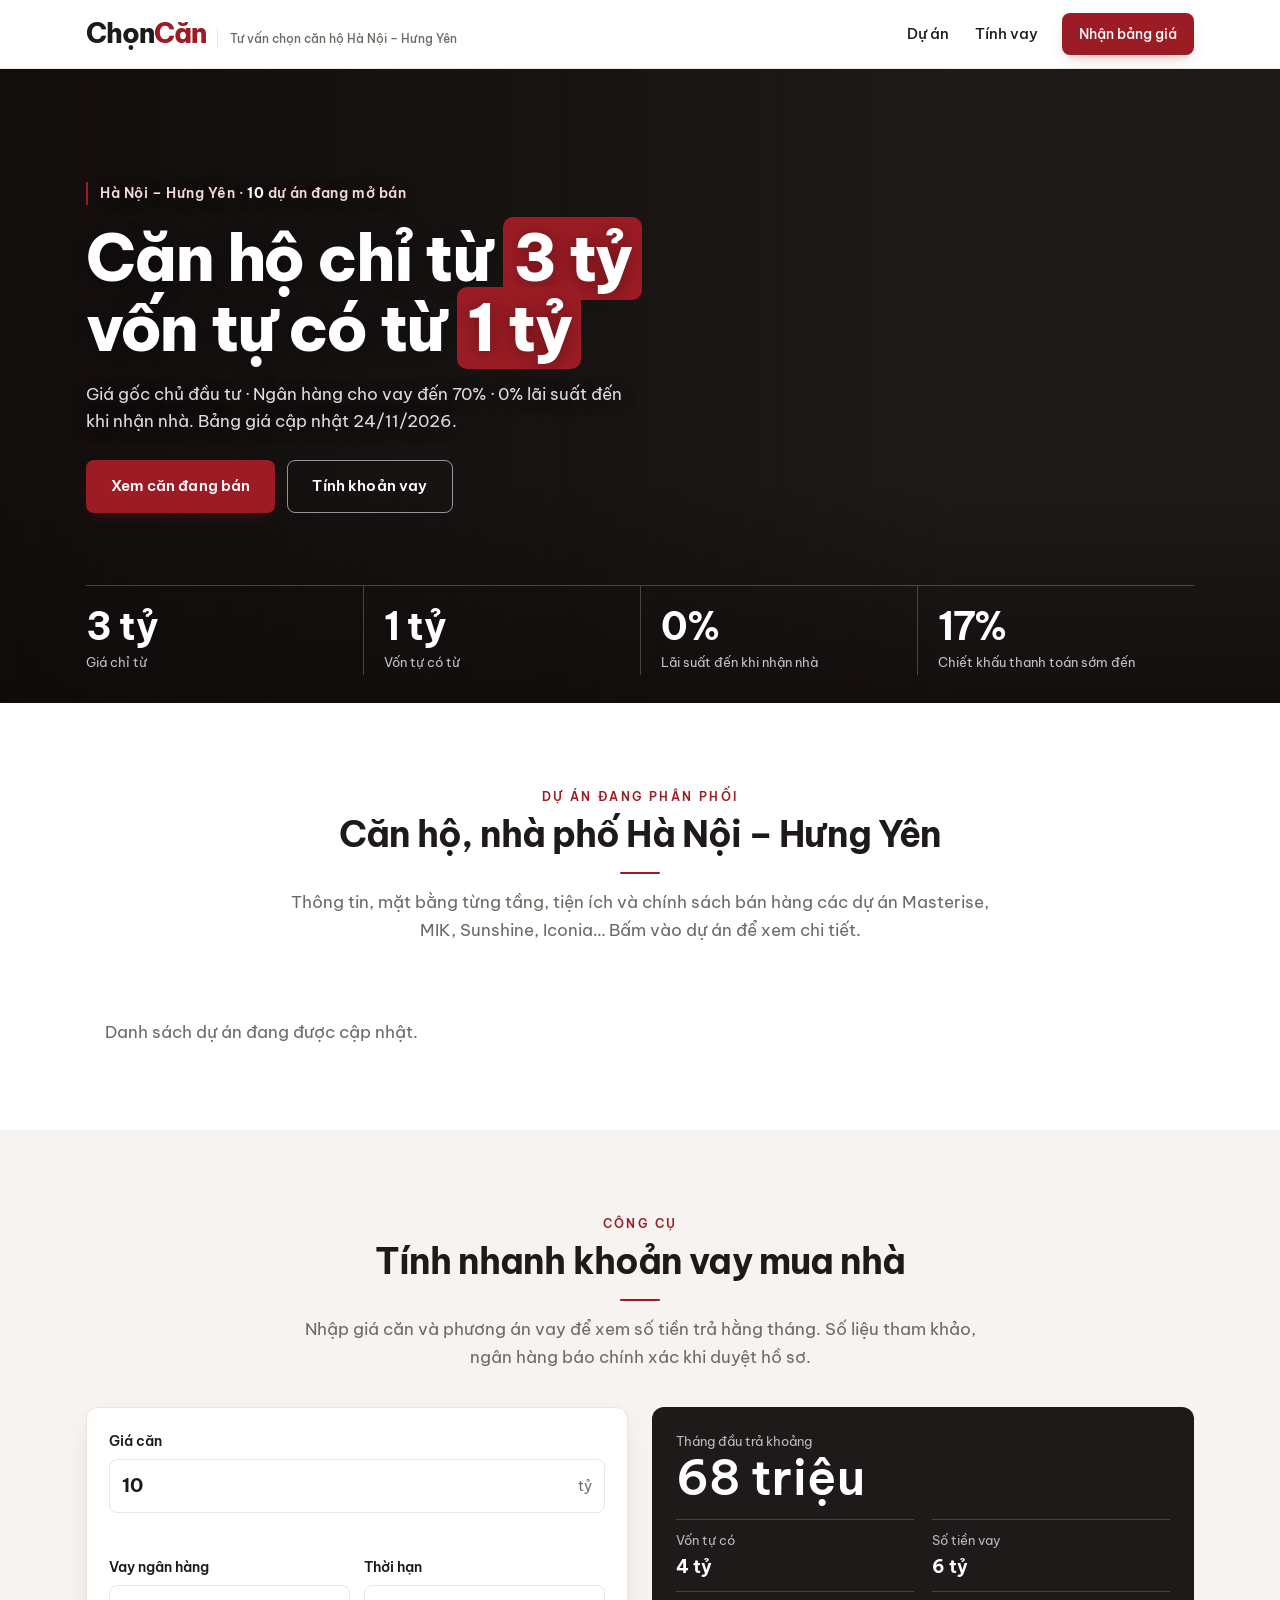
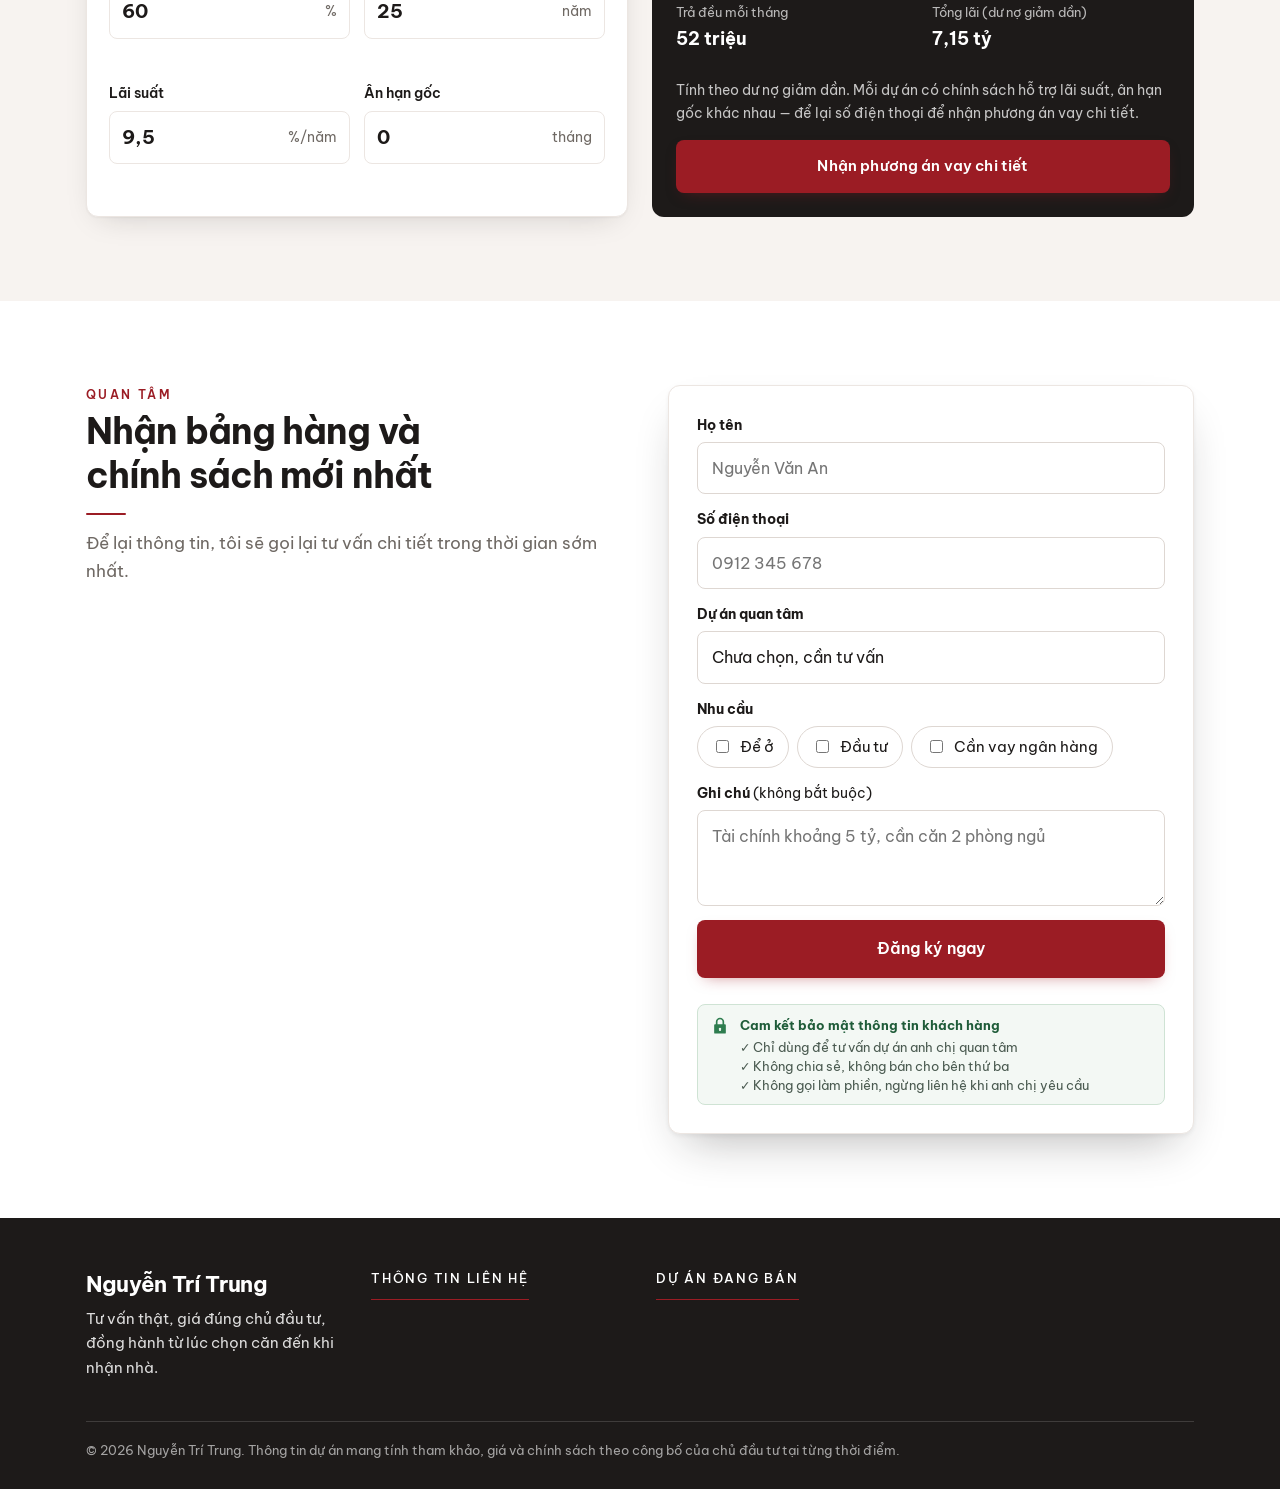
==== commit cc370760: "Giao diện mới, ảnh chia sẻ link, khối Vì sao chọn Trung, lọc căn giá tốt - Giao diện tinh tế hơn (mà" ====
--- a/index.html
+++ b/index.html
@@ -10,15 +10,18 @@
 <meta property="og:type" content="website">
 <meta property="og:url" content="https://nguyentritrung94-boop.github.io/">
 <link rel="canonical" href="https://nguyentritrung94-boop.github.io/">
-<meta property="og:image" content="https://cdn.g-hub.vn/uploads/inventory/projects/69f217e462b9ed099b9c2cc8/2026/05/b475b7cd705fc4ce-v15_ocp_exterior_09-1-scaled.webp">
+<meta property="og:image" content="https://nguyentritrung94-boop.github.io/og/trang-chu.jpg?v=a02ed514">
+<meta property="og:image:width" content="1200">
+<meta property="og:image:height" content="630">
+<meta name="twitter:card" content="summary_large_image">
 <meta property="og:locale" content="vi_VN">
-<script type="application/ld+json">{"@context":"https://schema.org","@type":"RealEstateAgent","name":"Nguyễn Trí Trung","url":"https://nguyentritrung94-boop.github.io/","image":"https://cdn.g-hub.vn/uploads/hrm/avatars/6a0c9464bd110990941f045d/2026/08/9294ae2ab3480bfa-img_6782.jpeg","telephone":"0358059947","email":"nguyentritrung94@gmail.com","areaServed":["Hà Nội","Hưng Yên"],"description":"Uy tín tạo giá trị - Tận tâm dựng niềm tin"}</script>
+<script type="application/ld+json">{"@context":"https://schema.org","@type":"RealEstateAgent","name":"Nguyễn Trí Trung","url":"https://nguyentritrung94-boop.github.io/","image":"https://nguyentritrung94-boop.github.io/img/nguyen-tri-trung.jpg","telephone":"0358059947","email":"nguyentritrung94@gmail.com","areaServed":["Hà Nội","Hưng Yên"],"description":"Uy tín tạo giá trị - Tận tâm dựng niềm tin"}</script>
 <meta name="theme-color" content="#FFFFFF">
 <link rel="icon" href="data:image/svg+xml,%3Csvg xmlns='http://www.w3.org/2000/svg' viewBox='0 0 64 64'%3E%3Crect width='64' height='64' rx='14' fill='%23A3161F'/%3E%3Cpath d='M14 34 32 18l18 16v14a2 2 0 0 1-2 2H38V38H26v12H16a2 2 0 0 1-2-2z' fill='%23FFFFFF'/%3E%3C/svg%3E">
 <link rel="preconnect" href="https://fonts.googleapis.com">
 <link rel="preconnect" href="https://fonts.gstatic.com" crossorigin>
 <link rel="stylesheet" href="https://fonts.googleapis.com/css2?family=Be+Vietnam+Pro:wght@300;400;500;600;700;800&display=swap">
-<link rel="stylesheet" href="/app.css?v=1s045db">
+<link rel="stylesheet" href="/app.css?v=tzeca">
 </head>
 <body>
 
@@ -65,7 +68,9 @@
   <section class="sec hotsec" id="can-tot" hidden>
     <div class="wrap">
       <div class="hot-head reveal"><div><span class="kicker">Cập nhật <span class="hotDate">24/11/2026</span></span><h2>Căn giá tốt tuần này</h2></div><p>Căn rẻ nhất đang mở bán của từng dự án, giá thanh toán sớm. Bấm "Hỏi căn này" để kiểm tra căn còn trống.</p></div>
+      <div class="hot-f" id="hotF" role="group" aria-label="Lọc theo ngân sách"></div>
       <div class="hot-grid" id="hotGrid"></div>
+      <div class="hot-more"><button type="button" class="btn line" id="hotMore" hidden></button></div>
     </div>
   </section>
 <!--/COVER-->
@@ -78,31 +83,25 @@
         <div class="filters" id="filters" role="group" aria-label="Lọc theo khu vực"></div>
       </div>
       <div class="budget" id="budget" role="group" aria-label="Lọc theo ngân sách"></div>
-      <div class="grid" id="projects"><a class="card" href="/iconia-lakeside"><img src="https://wsrv.nl/?url=server.g-hub.vn/landing-assets/iconia-lakeside/showroom/site-park.jpg&amp;cx=0&amp;cy=180&amp;cw=980&amp;ch=640" alt="Iconia Lakeside" loading="lazy"><div class="tags"><span class="hot">Đang mở bán</span></div><div class="txt"><h3>Iconia Lakeside</h3><div class="loc"><span>Đường Lương Thế Vinh và đường Tố Hữu, phường Trung Văn, quận Nam Từ Liêm, Hà Nội</span></div><div class="price"><small>Chỉ từ</small>7 tỷ</div><span class="more">Xem chi tiết</span></div></a><a class="card" href="/hanoi-season-garden"><img src="https://cdn.g-hub.vn/uploads/inventory/projects/69f254b21886878e4d0a0038/2026/06/0809109eacf47b0d-a-nh-pho-i-ca-nh-kie-n-tru-c-du-a-n.jpg" alt="HaNoi Season Garden" loading="lazy"><div class="tags"><span class="hot">Đang mở bán</span></div><div class="txt"><h3>HaNoi Season Garden</h3><div class="loc"><span>233–235 Nguyễn Trãi, Thanh Xuân, Hà Nội</span></div><div class="price"><small>Chỉ từ</small>9 tỷ</div><div class="von">Vốn tự có từ ~3,5 tỷ · Ngân hàng cho vay 70%</div><span class="more">Xem chi tiết</span></div></a><a class="card" href="/the-magnolia"><img src="https://server.g-hub.vn/landing-assets/magnolia/showroom/a/pc-tong-the-3.jpg" alt="The Magnolia" loading="lazy"><div class="tags"><span class="hot">Đang mở bán</span><span class="gold">Bàn giao Quý III/2028</span></div><div class="txt"><h3>The Magnolia</h3><div class="loc"><span>Đường Nguyễn Gia Bồng, phường Bồ Đề, Hà Nội</span></div><div class="price"><small>Chỉ từ</small>7 tỷ</div><div class="von">Ngân hàng cho vay 70%</div><span class="more">Xem chi tiết</span></div></a><a class="card" href="/lumiere-essence-peak"><img src="https://cdn.g-hub.vn/uploads/inventory/projects/6a0c9423bd110990941efca5/2026/07/b0cb5fa87b3634dd-lumiere-essence-peak-co-loa-4.jpg" alt="Lumière Essence Peak" loading="lazy"><div class="tags"><span class="hot">Đang mở bán</span><span class="gold">Bàn giao 31/10/2028</span></div><div class="txt"><h3>Lumière Essence Peak</h3><div class="loc"><span>Trung tâm quốc tế Global Gate, Hà Nội</span></div><div class="price"><small>Chỉ từ</small>6 tỷ</div><div class="von">Vốn tự có từ ~2,4 tỷ · Vay 70%, 0% lãi đến 31/3/2029</div><span class="more">Xem chi tiết</span></div></a><a class="card" href="/lumiere-ocean-crest"><img src="https://cdn.g-hub.vn/uploads/inventory/projects/69f254b21886878e4d0a0038/2026/07/3cde3f6d7e082ecf-v020_ct06_b1_overview_01-15k_update.jpg" alt="Lumière Ocean Crest" loading="lazy"><div class="tags"><span class="hot">Sắp mở bán</span><span class="gold">Bàn giao Quý I/2028</span></div><div class="txt"><h3>Lumière Ocean Crest</h3><div class="loc"><span>Ocean Park 2 – Ocean City</span></div><div class="price"><small>Chỉ từ</small>7 tỷ</div><span class="more">Xem chi tiết</span></div></a><a class="card" href="/masteri-grand-coast"><img src="https://cdn.g-hub.vn/uploads/inventory/projects/69f217e462b9ed099b9c2cc8/2026/05/b475b7cd705fc4ce-v15_ocp_exterior_09-1-scaled.webp" alt="Masteri Grand Coast" loading="lazy"><div class="tags"><span class="hot">Đang mở bán</span><span class="gold">Bàn giao Quý III/2028</span></div><div class="txt"><h3>Masteri Grand Coast</h3><div class="loc"><span>Ocean Park 2, Ocean City</span></div><div class="price"><small>Chỉ từ</small>3 tỷ</div><div class="von">Vốn tự có từ ~1,3 tỷ · Ngân hàng cho vay 70%</div><span class="more">Xem chi tiết</span></div></a><a class="card" href="/masteri-era-landmark"><img src="https://cdn.g-hub.vn/uploads/inventory/projects/6a0c9423bd110990941efca5/2026/07/293bc667ab45f988-masteri-era-landmark.jpg" alt="Masteri Era Landmark" loading="lazy"><div class="tags"><span class="hot">Đang mở bán</span><span class="gold">Bàn giao Quý I/2028</span></div><div class="txt"><h3>Masteri Era Landmark</h3><div class="loc"><span>Ocean Park 3, Ocean City</span></div><div class="price"><small>Chỉ từ</small>3 tỷ</div><div class="von">Vốn tự có từ ~1,2 tỷ · Vay 70%, 0% lãi đến 31/12/2028</div><span class="more">Xem chi tiết</span></div></a><a class="card" href="/the-parkland-imperia-ocean-city"><img src="https://cdn.g-hub.vn/uploads/inventory/projects/6a0c9428bd110990941efd31/2026/07/5340093c70695bce-251213_mik_ocean-park_v03_draft-2-1536x864.jpg" alt="The Parkland - Imperia Ocean City" loading="lazy"><div class="tags"><span class="hot">Đang mở bán</span></div><div class="txt"><h3>The Parkland - Imperia Ocean City</h3><div class="loc"><span>Vinhomes Ocean Park 2, xã Nghĩa Trụ, Hưng Yên</span></div><div class="price"><small>Chỉ từ</small>3 tỷ</div><div class="von">Vốn tự có từ ~1 tỷ · Vay 70%, 0% lãi đến khi nhận nhà</div><span class="more">Xem chi tiết</span></div></a><a class="card" href="/forestia-park"><img src="https://wsrv.nl/?url=mikland.com.vn/wp-content/uploads/2026/07/ho-dieu-hoa-forestia-park-pho-noi.jpg&amp;w=1600" alt="Forestia Park" loading="lazy"><div class="tags"><span>Khu đô thị</span></div><div class="txt"><h3>Forestia Park</h3><div class="loc"><span>Trung tâm Phố Nối, thị xã Mỹ Hào, Hưng Yên</span></div><div class="price"><small>Giá</small>Liên hệ</div><span class="more">Xem chi tiết</span></div></a><a class="card" href="/alumi-alluvia-city"><img src="https://cdn.g-hub.vn/uploads/inventory/projects/6a0c9424bd110990941efcc1/2026/07/186fcdb184f2dae6-alumi-premium-1.jpg" alt="Alumi - Alluvia City" loading="lazy"><div class="tags"><span class="hot">Đang mở bán</span></div><div class="txt"><h3>Alumi - Alluvia City</h3><div class="loc"><span>Phân khu Alluvia Onsen, Khu đô thị Alluvia City, Văn Giang, Hưng Yên</span></div><div class="price"><small>Chỉ từ</small>4 tỷ</div><div class="von">Vốn tự có từ ~2,2 tỷ · Vay 65%, 0% lãi 24 tháng</div><span class="more">Xem chi tiết</span></div></a><a class="card" href="/sunshine-legend-city"><img src="https://cdn.g-hub.vn/uploads/inventory/projects/6a0c9424bd110990941efcc1/2026/07/5c313d40b0a97471-sunshine-legend-city-2-1762340927924938271034-0-0-1600-2560-.webp" alt="Sunshine Legend City" loading="lazy"><div class="tags"><span class="hot">Đang mở bán</span><span class="gold">Bàn giao Quý II/2028</span></div><div class="txt"><h3>Sunshine Legend City</h3><div class="loc"><span>Xã Long Hưng (nay thuộc xã Nghĩa Trụ), Văn Giang, Hưng Yên</span></div><div class="price"><small>Chỉ từ</small>3 tỷ</div><div class="von">Vốn tự có từ ~1,2 tỷ · Vay 70%, 0% lãi đến 6 tháng sau bàn giao</div><span class="more">Xem chi tiết</span></div></a><a class="card" href="/gamuda-central-park"><img src="https://wsrv.nl/?url=https%3A%2F%2Flh3.googleusercontent.com%2Fd%2F1Dgalowq-LXygntisUgUs7vapwXb2iFV9%3Ds0&amp;cx=0&amp;cy=0&amp;cw=2200&amp;ch=1238" alt="Gamuda Central Park" loading="lazy"><div class="tags"><span class="hot">Sắp mở bán</span><span class="gold">Bàn giao Quý IV/2029</span></div><div class="txt"><h3>Gamuda Central Park</h3><div class="loc"><span>Lô HH2, phường Yên Sở, Hà Nội (trong Công viên Yên Sở)</span></div><div class="price"><small>Giá</small>Liên hệ</div><div class="von">Nhận đặt chỗ sớm 50 triệu/căn · chiết khấu 1% đặt chỗ sớm</div><span class="more">Xem chi tiết</span></div></a><a class="card" href="/vinhomes-olympic"><img src="https://cdn.g-hub.vn/uploads/inventory/projects/69f254b21886878e4d0a0038/2026/10/3c586322b6c4c586-phoi-canh-vinhomes-olympic.webp" alt="Vinhomes Olympic" loading="lazy"><div class="tags"><span class="hot">Sắp mở bán</span><span class="gold">Bàn giao Đang cập nhật</span></div><div class="txt"><h3>Vinhomes Olympic</h3><div class="loc"><span>Khu vực Ngọc Hồi, cửa ngõ phía Nam Hà Nội</span></div><div class="price"><small>Giá</small>Liên hệ</div><div class="von">Thông tin tham khảo · chưa có bảng giá chính thức</div><span class="more">Xem chi tiết</span></div></a></div>
-    </div>
-  </section>
-
-  <section class="sec alt" id="cam-ket">
-    <div class="wrap">
-      <div class="head reveal"><div><span class="kicker">Cam kết</span><h2 id="pledgeTitle">Niềm tin của Quý khách là <em class="g">trách nhiệm của tôi</em></h2></div></div>
-      <div class="pledge reveal" id="pledge"></div>
-    </div>
-  </section>
-
-  <section class="sec creed" id="quan-diem">
-    <div class="wrap">
-      <span class="kicker">Quan điểm làm nghề</span>
-      <p class="quote" id="creedQuote">Uy tín tạo giá trị – Tận tâm dựng niềm tin</p>
-      <div class="values" id="values"></div>
-    </div>
-  </section>
-
-  <section class="sec" id="quy-trinh">
-    <div class="wrap">
-      <div class="head reveal"><div><span class="kicker">Quy trình</span><h2>5 bước <em class="g">đồng hành cùng khách hàng</em></h2>
-        <p class="lead">Một mục tiêu chung: giúp anh chị ra quyết định đúng, an tâm từ lúc tìm hiểu đến sau khi nhận nhà.</p></div></div>
-      <ol class="steps reveal" id="steps"></ol>
-    </div>
+      <div class="grid" id="projects"><a class="card" href="/iconia-lakeside"><img src="https://wsrv.nl/?url=server.g-hub.vn/landing-assets/iconia-lakeside/showroom/site-park.jpg&amp;cx=0&amp;cy=180&amp;cw=980&amp;ch=640" alt="Iconia Lakeside" loading="lazy"><div class="tags"><span class="hot">Đang mở bán</span></div><div class="txt"><h3>Iconia Lakeside</h3><div class="loc"><span>Đường Lương Thế Vinh và đường Tố Hữu, phường Trung Văn, quận Nam Từ Liêm, Hà Nội</span></div><div class="price"><small>Chỉ từ</small>7 tỷ</div><span class="more">Xem chi tiết</span></div></a><a class="card" href="/hanoi-season-garden"><img src="https://cdn.g-hub.vn/uploads/inventory/projects/69f254b21886878e4d0a0038/2026/06/0809109eacf47b0d-a-nh-pho-i-ca-nh-kie-n-tru-c-du-a-n.jpg" alt="HaNoi Season Garden" loading="lazy"><div class="tags"><span class="hot">Đang mở bán</span></div><div class="txt"><h3>HaNoi Season Garden</h3><div class="loc"><span>233–235 Nguyễn Trãi, Thanh Xuân, Hà Nội</span></div><div class="price"><small>Chỉ từ</small>9 tỷ</div><div class="von">Vốn tự có từ ~3,5 tỷ · Ngân hàng cho vay 70%</div><span class="more">Xem chi tiết</span></div></a><a class="card" href="/the-magnolia"><img src="https://server.g-hub.vn/landing-assets/magnolia/showroom/a/pc-tong-the-3.jpg" alt="The Magnolia" loading="lazy"><div class="tags"><span class="hot">Đang mở bán</span><span class="gold">Bàn giao Quý III/2028</span></div><div class="txt"><h3>The Magnolia</h3><div class="loc"><span>Đường Nguyễn Gia Bồng, phường Bồ Đề, Hà Nội</span></div><div class="price"><small>Chỉ từ</small>7 tỷ</div><div class="von">Ngân hàng cho vay 70%</div><span class="more">Xem chi tiết</span></div></a><a class="card" href="/lumiere-essence-peak"><img src="https://wsrv.nl/?url=https%3A%2F%2Fcdn.g-hub.vn%2Fuploads%2Finventory%2Fprojects%2F6a0c9423bd110990941efca5%2F2026%2F07%2Fb0cb5fa87b3634dd-lumiere-essence-peak-co-loa-4.jpg&amp;cx=106&amp;cy=100&amp;cw=1688&amp;ch=1055" alt="Lumière Essence Peak" loading="lazy"><div class="tags"><span class="hot">Đang mở bán</span><span class="gold">Bàn giao 31/10/2028</span></div><div class="txt"><h3>Lumière Essence Peak</h3><div class="loc"><span>Trung tâm quốc tế Global Gate, Hà Nội</span></div><div class="price"><small>Chỉ từ</small>6 tỷ</div><div class="von">Vốn tự có từ ~2,4 tỷ · Vay 70%, 0% lãi đến 31/3/2029</div><span class="more">Xem chi tiết</span></div></a><a class="card" href="/lumiere-ocean-crest"><img src="https://cdn.g-hub.vn/uploads/inventory/projects/69f254b21886878e4d0a0038/2026/07/3cde3f6d7e082ecf-v020_ct06_b1_overview_01-15k_update.jpg" alt="Lumière Ocean Crest" loading="lazy"><div class="tags"><span class="hot">Sắp mở bán</span><span class="gold">Bàn giao Quý I/2028</span></div><div class="txt"><h3>Lumière Ocean Crest</h3><div class="loc"><span>Ocean Park 2 – Ocean City</span></div><div class="price"><small>Chỉ từ</small>7 tỷ</div><span class="more">Xem chi tiết</span></div></a><a class="card" href="/masteri-grand-coast"><img src="https://cdn.g-hub.vn/uploads/inventory/projects/69f217e462b9ed099b9c2cc8/2026/05/b475b7cd705fc4ce-v15_ocp_exterior_09-1-scaled.webp" alt="Masteri Grand Coast" loading="lazy"><div class="tags"><span class="hot">Đang mở bán</span><span class="gold">Bàn giao Quý III/2028</span></div><div class="txt"><h3>Masteri Grand Coast</h3><div class="loc"><span>Ocean Park 2, Ocean City</span></div><div class="price"><small>Chỉ từ</small>3 tỷ</div><div class="von">Vốn tự có từ ~1,3 tỷ · Ngân hàng cho vay 70%</div><span class="more">Xem chi tiết</span></div></a><a class="card" href="/masteri-era-landmark"><img src="https://wsrv.nl/?url=https%3A%2F%2Fcdn.g-hub.vn%2Fuploads%2Finventory%2Fprojects%2F6a0c9423bd110990941efca5%2F2026%2F07%2F293bc667ab45f988-masteri-era-landmark.jpg&amp;cx=133&amp;cy=110&amp;cw=634&amp;ch=396" alt="Masteri Era Landmark" loading="lazy"><div class="tags"><span class="hot">Đang mở bán</span><span class="gold">Bàn giao Quý I/2028</span></div><div class="txt"><h3>Masteri Era Landmark</h3><div class="loc"><span>Ocean Park 3, Ocean City</span></div><div class="price"><small>Chỉ từ</small>3 tỷ</div><div class="von">Vốn tự có từ ~1,2 tỷ · Vay 70%, 0% lãi đến 31/12/2028</div><span class="more">Xem chi tiết</span></div></a><a class="card" href="/the-parkland-imperia-ocean-city"><img src="https://cdn.g-hub.vn/uploads/inventory/projects/6a0c9428bd110990941efd31/2026/07/5340093c70695bce-251213_mik_ocean-park_v03_draft-2-1536x864.jpg" alt="The Parkland - Imperia Ocean City" loading="lazy"><div class="tags"><span class="hot">Đang mở bán</span></div><div class="txt"><h3>The Parkland - Imperia Ocean City</h3><div class="loc"><span>Vinhomes Ocean Park 2, xã Nghĩa Trụ, Hưng Yên</span></div><div class="price"><small>Chỉ từ</small>3 tỷ</div><div class="von">Vốn tự có từ ~1 tỷ · Vay 70%, 0% lãi đến khi nhận nhà</div><span class="more">Xem chi tiết</span></div></a><a class="card" href="/forestia-park"><img src="https://wsrv.nl/?url=mikland.com.vn/wp-content/uploads/2026/07/ho-dieu-hoa-forestia-park-pho-noi.jpg&amp;w=1600" alt="Forestia Park" loading="lazy"><div class="tags"><span>Khu đô thị</span></div><div class="txt"><h3>Forestia Park</h3><div class="loc"><span>Trung tâm Phố Nối, thị xã Mỹ Hào, Hưng Yên</span></div><div class="price"><small>Giá</small>Liên hệ</div><span class="more">Xem chi tiết</span></div></a><a class="card" href="/alumi-alluvia-city"><img src="https://cdn.g-hub.vn/uploads/inventory/projects/6a0c9424bd110990941efcc1/2026/07/186fcdb184f2dae6-alumi-premium-1.jpg" alt="Alumi - Alluvia City" loading="lazy"><div class="tags"><span class="hot">Đang mở bán</span></div><div class="txt"><h3>Alumi - Alluvia City</h3><div class="loc"><span>Phân khu Alluvia Onsen, Khu đô thị Alluvia City, Văn Giang, Hưng Yên</span></div><div class="price"><small>Chỉ từ</small>4 tỷ</div><div class="von">Vốn tự có từ ~2,2 tỷ · Vay 65%, 0% lãi 24 tháng</div><span class="more">Xem chi tiết</span></div></a><a class="card" href="/sunshine-legend-city"><img src="https://cdn.g-hub.vn/uploads/inventory/projects/6a0c9424bd110990941efcc1/2026/07/5c313d40b0a97471-sunshine-legend-city-2-1762340927924938271034-0-0-1600-2560-.webp" alt="Sunshine Legend City" loading="lazy"><div class="tags"><span class="hot">Đang mở bán</span><span class="gold">Bàn giao Quý II/2028</span></div><div class="txt"><h3>Sunshine Legend City</h3><div class="loc"><span>Xã Long Hưng (nay thuộc xã Nghĩa Trụ), Văn Giang, Hưng Yên</span></div><div class="price"><small>Chỉ từ</small>3 tỷ</div><div class="von">Vốn tự có từ ~1,2 tỷ · Vay 70%, 0% lãi đến 6 tháng sau bàn giao</div><span class="more">Xem chi tiết</span></div></a><a class="card" href="/gamuda-central-park"><img src="https://wsrv.nl/?url=https%3A%2F%2Flh3.googleusercontent.com%2Fd%2F1Dgalowq-LXygntisUgUs7vapwXb2iFV9%3Ds0&amp;cx=0&amp;cy=0&amp;cw=2200&amp;ch=1238" alt="Gamuda Central Park" loading="lazy"><div class="tags"><span class="hot">Sắp mở bán</span><span class="gold">Bàn giao Quý IV/2029</span></div><div class="txt"><h3>Gamuda Central Park</h3><div class="loc"><span>Lô HH2, phường Yên Sở, Hà Nội (trong Công viên Yên Sở)</span></div><div class="price"><small>Giá</small>Liên hệ</div><div class="von">Nhận đặt chỗ sớm 50 triệu/căn · chiết khấu 1% đặt chỗ sớm</div><span class="more">Xem chi tiết</span></div></a><a class="card" href="/vinhomes-olympic"><img src="https://cdn.g-hub.vn/uploads/inventory/projects/69f254b21886878e4d0a0038/2026/10/3c586322b6c4c586-phoi-canh-vinhomes-olympic.webp" alt="Vinhomes Olympic" loading="lazy"><div class="tags"><span class="hot">Sắp mở bán</span><span class="gold">Bàn giao Đang cập nhật</span></div><div class="txt"><h3>Vinhomes Olympic</h3><div class="loc"><span>Khu vực Ngọc Hồi, cửa ngõ phía Nam Hà Nội</span></div><div class="price"><small>Giá</small>Liên hệ</div><div class="von">Thông tin tham khảo · chưa có bảng giá chính thức</div><span class="more">Xem chi tiết</span></div></a></div>
+    </div>
+  </section>
+
+  <section class="sec alt why" id="cam-ket">
+    <div class="wrap why-in">
+      <figure class="why-ph">
+        <img id="whyImg" src="/img/nguyen-tri-trung.jpg" alt="Nguyễn Trí Trung" loading="lazy" width="600" height="750">
+        <figcaption><b id="whyName">Nguyễn Trí Trung</b><span id="creedQuote">Uy tín tạo giá trị – Tận tâm dựng niềm tin</span></figcaption>
+      </figure>
+      <div class="why-t">
+        <span class="kicker">Vì sao chọn Trung</span>
+        <h2 id="pledgeTitle">Mua nhà là việc lớn – <em class="g">anh chị cần người nói thật</em></h2>
+        <ul class="why-l" id="pledge"></ul>
+        <div class="why-st"><small>Đồng hành 5 bước</small><ol id="steps"></ol></div>
+        <div class="why-go" id="whyGo"></div>
+      </div>
+    </div>
+    <span id="quy-trinh" hidden></span><span id="quan-diem" hidden></span><div id="values" hidden></div>
   </section>
 
   <section class="sec alt" id="tinh-vay">
@@ -153,13 +152,14 @@
           <input class="hp" name="website" tabindex="-1" autocomplete="off" aria-hidden="true">
           <p class="err" id="lf-err" hidden></p>
           <button class="btn gold" type="submit" id="lf-btn">Đăng ký ngay</button>
-          <p class="note">Thông tin chỉ dùng để liên hệ tư vấn, không chia sẻ cho bên thứ ba.</p>
+          <div class="safe"><svg viewBox="0 0 24 24" aria-hidden="true"><path d="M7 10V7a5 5 0 0 1 10 0v3h1a1 1 0 0 1 1 1v9a1 1 0 0 1-1 1H6a1 1 0 0 1-1-1v-9a1 1 0 0 1 1-1h1Zm2 0h6V7a3 3 0 0 0-6 0v3Zm3 4a1.5 1.5 0 0 0-1 2.6V18h2v-1.4a1.5 1.5 0 0 0-1-2.6Z"/></svg><div><b>Cam kết bảo mật thông tin khách hàng</b><span>✓ Chỉ dùng để tư vấn dự án anh chị quan tâm</span><span>✓ Không chia sẻ, không bán cho bên thứ ba</span><span>✓ Không gọi làm phiền, ngừng liên hệ khi anh chị yêu cầu</span></div></div>
         </form>
         <div class="done" id="lf-done" hidden><b>Đã nhận thông tin</b><span>Cảm ơn anh chị, tôi sẽ gọi lại sớm nhất.</span></div>
       </div>
     </div>
   </section>
-  <section class="hero" id="gioi-thieu" aria-label="Giới thiệu chuyên viên tư vấn">
+  <!-- khối giới thiệu chuyên viên: ẩn (đã có ở chân trang); giữ thẻ để JS vẫn chạy -->
+  <section class="hero" id="gioi-thieu" aria-label="Giới thiệu chuyên viên tư vấn" hidden style="display:none">
     <div class="bg" id="heroBg" role="img" aria-label="Phối cảnh dự án"></div>
     <div class="wrap hero-txt">
       <div>
@@ -222,6 +222,7 @@
     <div id="pdProgBox" hidden data-toc="Tiến độ"><p class="sub" id="pdProgT">Tiến độ xây dựng</p><ul class="prog" id="pdProgTxt"></ul><div class="gal" id="pdProgImg" data-lbg></div></div>
     <div class="vids" id="pdVids"></div>
     <div id="pdFaqBox" data-toc="Hỏi đáp"><p class="sub" id="pdFaqT">Hỏi – đáp</p><div class="faq" id="pdFaq"></div></div>
+    <div class="pd-cs" id="pdCs" hidden></div>
     <div class="acts" id="pdActs"></div>
     <p class="sub" style="margin-top:28px">Dự án khác đang phân phối</p>
     <div class="grid" id="pdOthers"></div>
@@ -233,7 +234,8 @@
   <form id="zqForm" novalidate>
     <p class="zq-k" id="zqProj"></p>
     <h3 id="zqT">Nhận bảng giá qua Zalo</h3>
-    <p class="zq-s">Để lại thông tin, chuyên viên gửi bảng giá, mặt bằng và chính sách mới nhất qua Zalo cho anh chị.</p>
+    <p class="zq-s" id="zqS">Để lại thông tin, chuyên viên gửi bảng giá, mặt bằng và chính sách mới nhất qua Zalo cho anh chị.</p>
+    <label class="zq-f" id="zqPick" hidden>Dự án quan tâm<select id="zq-proj" name="proj"></select></label>
     <label class="zq-f">Số điện thoại<input id="zq-phone" name="phone" type="tel" inputmode="tel" autocomplete="tel" placeholder="0912 345 678"></label>
     <label class="zq-f">Họ và tên<input id="zq-name" name="name" autocomplete="name" placeholder="Nguyễn Văn An"></label>
     <div class="zq-f"><span>Nhu cầu căn hộ</span><div class="zq-t" id="zqTypes"></div>
@@ -241,11 +243,11 @@
     <input name="website" tabindex="-1" autocomplete="off" style="position:absolute;left:-9999px" aria-hidden="true">
     <p class="err" id="zqErr" hidden></p>
     <button class="btn zalo" type="submit" id="zqBtn">Nhận bảng giá</button>
-    <p class="zq-p">Thông tin chỉ dùng để tư vấn, không chia sẻ cho bên thứ ba.</p>
+    <div class="safe"><svg viewBox="0 0 24 24" aria-hidden="true"><path d="M7 10V7a5 5 0 0 1 10 0v3h1a1 1 0 0 1 1 1v9a1 1 0 0 1-1 1H6a1 1 0 0 1-1-1v-9a1 1 0 0 1 1-1h1Zm2 0h6V7a3 3 0 0 0-6 0v3Zm3 4a1.5 1.5 0 0 0-1 2.6V18h2v-1.4a1.5 1.5 0 0 0-1-2.6Z"/></svg><div><b>Cam kết bảo mật thông tin</b><span>✓ Chỉ dùng để tư vấn</span><span>✓ Không chia sẻ cho bên thứ ba</span><span>✓ Không gọi làm phiền</span></div></div>
   </form>
   <div class="zq-done" id="zqDone" hidden>
     <b>Đã nhận thông tin</b>
-    <span>Chuyên viên sẽ gửi bảng giá qua Zalo cho anh chị trong ít phút. Anh chị có thể nhắn Zalo ngay để được tư vấn nhanh hơn.</span>
+    <span id="zqDoneT">Chuyên viên sẽ gửi bảng giá qua Zalo cho anh chị trong ít phút. Anh chị có thể nhắn Zalo ngay để được tư vấn nhanh hơn.</span>
     <a class="btn zalo" id="zqGo" href="#" target="_blank" rel="noopener">Mở Zalo nhắn ngay</a>
   </div>
 </div></dialog>
@@ -259,6 +261,6 @@
   <div class="lb-zoom"><button type="button" id="lbOut" aria-label="Thu nhỏ">−</button><button type="button" id="lbIn" aria-label="Phóng to">+</button></div>
 </dialog>
 
-<script src="/app.js?v=1axvq09"></script>
+<script src="/app.js?v=1we7kck"></script>
 </body>
 </html>
--- a/app.css
+++ b/app.css
@@ -456,6 +456,7 @@
 .zq h3{margin:6px 0 6px;font-size:22px}
 .zq-s{margin:0 0 16px;font-size:14px;color:var(--muted);line-height:1.5}
 .zq-f{display:flex;flex-direction:column;gap:6px;font-size:13px;font-weight:600;margin-bottom:12px}
+.zq-f select{font:inherit;font-size:16px;font-weight:400;padding:11px 12px;border:1px solid #D5D8DE;background:#fff;color:var(--ink);width:100%;box-sizing:border-box}
 .zq-f input:not([type=checkbox]){font:inherit;font-size:16px;font-weight:400;padding:11px 12px;border:1px solid #D5D8DE;outline:none;width:100%;box-sizing:border-box}
 .zq-f input:focus{border-color:var(--orange)}
 .zq-t{display:flex;flex-wrap:wrap;gap:6px}
@@ -465,6 +466,10 @@
 .zq-n{margin-top:4px;font-size:14px!important}
 .zq .btn{width:100%;text-align:center;padding:14px}
 .zq-p{margin:10px 0 0;font-size:12px;color:var(--muted);text-align:center}
+.safe{display:flex;gap:10px;align-items:flex-start;margin-top:12px;padding:10px 12px;background:#F3F8F4;border:1px solid #CFE3D4;text-align:left}
+.safe svg{flex:none;width:20px;height:20px;fill:#2E7D4F;margin-top:1px}
+.safe b{display:block;font-size:13px;color:#1F5C39;margin-bottom:2px}
+.safe span{display:block;font-size:12.5px;line-height:1.5;color:#4A5A50}
 .zq-done{display:flex;flex-direction:column;gap:10px;text-align:center;padding:10px 0}
 .zq-done b{font-size:20px;color:var(--orange)}
 .zq-done span{font-size:14.5px;color:var(--muted);line-height:1.5}
@@ -558,3 +563,186 @@
 .faq p{margin:8px 0 0;color:var(--muted);white-space:pre-line}
 .toast{position:fixed;left:50%;bottom:calc(24px + env(safe-area-inset-bottom,0px));transform:translateX(-50%);background:var(--ink);color:#fff;padding:12px 18px;font-size:14px;z-index:99;max-width:min(92vw,420px);text-align:center;box-shadow:0 8px 24px -8px rgba(0,0,0,.4)}
 @media (max-width:600px){.pd-hl .go{width:100%}.pd-hl .go .btn{flex:1 1 100%}}
+
+/* ===== Giao diện tinh tế (11/2026): giữ đỏ thương hiệu nhưng dịu hơn, bo góc mềm, chữ thường, nhiều khoảng thở ===== */
+:root{
+  --orange:#9B1C24; --orange-d:#7A151C; --ink:#1D1A19; --navy:#1D1A19; --muted:#6F6964;
+  --line:#ECE6E2; --soft:#F7F3F0; --rose:#F6E9E8; --yellow:#F2C4C6;
+  --r:12px; --r-s:8px;
+  --sh:0 1px 2px rgba(29,26,25,.04),0 10px 30px -14px rgba(29,26,25,.22);
+  --sh-h:0 2px 4px rgba(29,26,25,.05),0 22px 44px -18px rgba(29,26,25,.32);
+}
+body{line-height:1.65;color:var(--ink)}
+::selection{background:var(--rose)}
+/* chữ */
+.sec h2,.sec .h1-proj{font-size:clamp(26px,3vw,36px);letter-spacing:-.025em!important;line-height:1.2}
+.sec h2::after,.sec .h1-proj::after{width:40px;height:2px;border-radius:2px;margin-top:16px}
+.kicker{font-size:12px;letter-spacing:.2em;font-weight:600}
+.lead{font-size:16.5px;line-height:1.7}
+/* nút: chữ thường, bo góc */
+.btn{border-radius:var(--r-s);text-transform:none;letter-spacing:.01em;font-size:15px;font-weight:600;padding:13px 24px;transition:background .2s,color .2s,border-color .2s,box-shadow .2s,transform .2s}
+.btn.gold,.btn.dark{box-shadow:0 6px 16px -8px rgba(155,28,36,.55)}
+.btn.gold:hover,.btn.dark:hover{transform:translateY(-1px)}
+.btn.light,.btn.line,.btn.cv-line{border-color:#D9D1CC;color:var(--ink)}
+.btn.light:hover,.btn.line:hover{background:var(--ink);border-color:var(--ink);color:#fff}
+.btn.sm{padding:9px 16px;font-size:13.5px}
+.btn.zalo{box-shadow:0 6px 16px -8px rgba(0,104,255,.5)}
+/* dải ưu đãi: nền than, điểm nhấn hồng — bớt đỏ */
+.tick{background:var(--ink);font-size:13px}
+.tick-row b{color:var(--yellow)}
+/* thanh trên */
+.top{border-bottom:1px solid var(--line)}
+.top.solid{box-shadow:0 6px 20px -12px rgba(29,26,25,.25)}
+.menu a{text-transform:none;letter-spacing:0;font-size:14.5px;font-weight:500}
+.menu a.btn{margin-left:10px}
+/* ảnh bìa */
+.hero2 h1 em{background:var(--orange);padding:0 .16em .02em;border-radius:10px;color:#fff}
+.h2-kick{text-transform:none;letter-spacing:.04em;font-size:14px;border-left-width:2px}
+.btn.h2-line{border-color:rgba(255,255,255,.55)}
+.h2-stats b{font-weight:700}
+/* lọc */
+.filters button,.budget button{border-radius:999px;text-transform:none;letter-spacing:0;font-size:14px;font-weight:500;padding:8px 18px;border-color:var(--line);color:var(--ink);background:#fff}
+.filters button[aria-pressed="true"],.budget button[aria-pressed="true"]{background:var(--ink);border-color:var(--ink);color:#fff}
+.budget span{letter-spacing:.06em}
+/* thẻ dự án */
+.grid{gap:28px}
+.card{border-radius:var(--r);border-color:var(--line);box-shadow:var(--sh)}
+.card:hover{box-shadow:var(--sh-h);transform:translateY(-4px)}
+.card img,.card .ph{transition:transform .6s ease}
+.card:hover img{transform:scale(1.04)}
+.card .tags{top:14px;left:14px}
+.card .tags span{border-radius:999px;text-transform:none;letter-spacing:0;font-size:12px;font-weight:600;padding:5px 11px;background:rgba(29,26,25,.72);backdrop-filter:blur(6px);-webkit-backdrop-filter:blur(6px)}
+.card .tags span.gold{background:rgba(255,255,255,.92);color:var(--ink)}
+.card .tags span.hot{background:var(--orange)}
+.card .txt{padding:18px 20px 20px;gap:8px}
+.card h3{font-size:20px;letter-spacing:-.02em!important}
+.card .price{font-size:24px;font-weight:700}
+.card .price small{letter-spacing:.06em}
+.card .more{text-transform:none;letter-spacing:0;font-size:14px;font-weight:600}
+.von::before{border-radius:50%}
+/* căn giá tốt */
+.hc{border-radius:var(--r);overflow:hidden;box-shadow:var(--sh)}
+.hc:hover{box-shadow:var(--sh-h)}
+.hc-img span{border-radius:0 var(--r-s) 0 0;letter-spacing:.02em}
+.hc-pr b{font-weight:700}
+/* cam kết, quy trình */
+.pledge{gap:16px;grid-template-columns:repeat(auto-fit,minmax(190px,1fr))}
+.creed .quote{max-width:34ch}
+.values b{text-transform:none;letter-spacing:0;font-size:17px}
+.pledge div{border:1px solid var(--line);border-radius:var(--r);background:#fff;box-shadow:var(--sh);padding:24px 22px}
+.pledge .n{font-size:15px;font-weight:700;color:var(--orange);background:var(--rose);width:38px;height:38px;border-radius:50%;display:grid;place-items:center}
+.pledge b{font-size:17px!important;margin:14px 0 6px}
+.steps li::before{width:48px;height:48px;font-size:18px;background:var(--rose);border:0;color:var(--orange)}
+.steps b{font-size:16.5px}
+/* quan điểm: nền than thay vì đỏ đặc */
+.creed{background:var(--ink)}
+.creed .kicker,.values b{color:var(--yellow)}
+.creed .quote::after{background:var(--orange);height:2px;width:40px}
+.values div{border-radius:var(--r);border-color:rgba(255,255,255,.14);background:rgba(255,255,255,.03)}
+/* tính vay */
+.loan form,.loan .res{border-radius:var(--r)}
+.loan form{box-shadow:var(--sh)}
+.loan label{text-transform:none;letter-spacing:0;font-size:14px;font-weight:600}
+.loan .box{border-radius:var(--r-s)}
+.loan .res{background:var(--ink)}
+.loan .res .big{color:#fff}
+.loan .res small{text-transform:none;letter-spacing:0;font-size:13px}
+/* form đăng ký */
+form.f{border-radius:var(--r);box-shadow:var(--sh-h);border-color:var(--line)}
+.f input,.f select,.f textarea{border-radius:var(--r-s);border-color:#DED7D2}
+.f .needs label{border-radius:999px;border-color:#DED7D2}
+.f .needs label:has(input:checked),.zq-t label:has(input:checked){background:var(--rose)}
+.benefits li::before,.pd .amen li::before,.pd .am-li::before{border:0;background:var(--rose);color:var(--orange)}
+.safe{border-radius:var(--r-s)}
+.done{border-radius:var(--r)}
+/* chân trang */
+footer h4{letter-spacing:.14em;border-bottom-color:var(--orange)}
+footer b{font-size:22px}
+/* cửa sổ đăng ký / Zalo */
+.zq{border-radius:16px;overflow:hidden}
+.zq-f input:not([type=checkbox]),.zq-f select{border-radius:var(--r-s);border-color:#DED7D2}
+.zq-t label{border-radius:999px;border-color:#DED7D2}
+.zq-k{letter-spacing:.14em}
+/* ===== trang chi tiết dự án ===== */
+.pd .pd-bar{box-shadow:none;border-bottom:1px solid var(--line)}
+.pd .back{text-transform:none;font-size:15px;font-weight:600}
+.pd .pd-body{max-width:960px;gap:20px}
+.pd .pd-body>[data-toc]{margin-top:18px}
+.pd h3{font-size:clamp(28px,4vw,40px);letter-spacing:-.03em!important;margin-top:6px;text-align:left}
+.pd .sub{font-size:clamp(20px,2.4vw,24px)!important;letter-spacing:-.02em!important;margin:4px 0 6px;padding-bottom:12px;border-bottom:1px solid var(--line);position:relative}
+.pd .sub::after{content:"";position:absolute;left:0;bottom:-1px;width:40px;height:2px;background:var(--orange)}
+.pd .facts{list-style:none;padding:0;display:grid;grid-template-columns:repeat(auto-fit,minmax(260px,1fr));gap:0 28px}
+.pd .facts li{padding:11px 0;border-bottom:1px solid var(--line);line-height:1.5}
+.pd .facts b{display:block;font-size:12.5px;font-weight:600;color:var(--muted);letter-spacing:.04em;margin-bottom:2px}
+.pd-hl{border-radius:var(--r);border:1px solid var(--line);border-left:0;background:linear-gradient(135deg,#fff 0%,var(--soft) 100%);box-shadow:var(--sh);padding:22px 24px;position:relative;overflow:hidden}
+.pd-hl::before{content:"";position:absolute;left:0;top:0;bottom:0;width:4px;background:var(--orange)}
+.pd-hl b{font-weight:700;font-size:30px;letter-spacing:-.02em}
+.pd-hl .hot{border-radius:999px;text-transform:none;letter-spacing:.02em;font-size:12px;padding:5px 12px}
+.pd-toc{gap:8px;padding:12px 16px}
+.pd-toc a{font-size:14px;font-weight:500;padding:7px 16px;border-color:#DED7D2}
+.info{gap:10px;grid-template-columns:repeat(auto-fill,minmax(200px,1fr))}
+.info div{border:1px solid var(--line);border-top:1px solid var(--line);border-radius:var(--r-s);background:var(--soft);padding:14px 16px}
+.info small{text-transform:none;letter-spacing:.02em;font-size:12.5px}
+.info b{font-size:15.5px}
+.pl{border-radius:var(--r);overflow:hidden}
+.pl-h span{border-radius:999px;padding:4px 12px}
+.pc{border-radius:var(--r);overflow:hidden}
+.pc-f label{text-transform:none;letter-spacing:0;font-size:13px}
+.pc-f .box{border-radius:var(--r-s)}
+.pc-r small{text-transform:none;letter-spacing:0;font-size:12.5px}
+.pd .am-card,.pd .tile{border-radius:var(--r);overflow:hidden}
+.pd .gal a,.pd .gal .tile{border-radius:var(--r-s);overflow:hidden}
+.pd .chips button{border-radius:999px;padding:8px 16px}
+.loc2 .map{border-radius:var(--r);overflow:hidden}
+.loc-list b{font-weight:700}
+.hot-list .hr{border-radius:var(--r-s)}
+.faq details{padding:16px 0}
+.faq summary{font-size:16px}
+.faq summary::after{width:28px;height:28px;border-radius:50%;background:var(--rose);display:grid;place-items:center;font-size:18px;margin-top:-2px}
+.pd .vids a{border-radius:999px}
+.pd-dock{border-top:1px solid var(--line);box-shadow:0 -8px 24px -12px rgba(29,26,25,.25)}
+.seo-proj .sp-img{border-radius:var(--r)}
+/* khung chuyên viên tư vấn trong trang dự án */
+.pd-cs{display:flex;gap:20px;align-items:center;margin-top:24px;padding:22px 24px;border:1px solid var(--line);border-radius:var(--r);background:linear-gradient(135deg,#fff 0%,var(--soft) 100%);box-shadow:var(--sh)}
+.pd-cs img,.pd-cs .ini{width:96px;height:96px;border-radius:50%;object-fit:cover;object-position:center 20%;flex:none;border:3px solid #fff;box-shadow:0 0 0 2px var(--orange)}
+.pd-cs .ini{display:grid;place-items:center;background:var(--rose);color:var(--orange);font-size:36px;font-weight:700}
+.pd-cs small{display:block;font-size:12.5px;color:var(--orange);font-weight:600;letter-spacing:.04em}
+.pd-cs b{display:block;font-size:22px;font-weight:700;letter-spacing:-.02em;line-height:1.25}
+.pd-cs p{margin:4px 0 12px;color:var(--muted);font-size:14.5px;line-height:1.55}
+.pd-cs .cs-go{display:flex;gap:10px;flex-wrap:wrap}
+.pd-cs .cs-go .btn{padding:10px 18px;font-size:14px}
+@media (max-width:600px){.pd-cs{flex-direction:column;text-align:center;padding:22px 18px}.pd-cs .cs-go{justify-content:center}.pd-cs .cs-go .btn{flex:1 1 100%}}
+.seo-proj h1{letter-spacing:-.03em!important}
+@media (max-width:600px){.btn{font-size:14.5px;padding:12px 18px}.card .txt{padding:16px}.pd-hl{padding:18px}.pd-hl b{font-size:26px}.menu a.btn{font-size:13px;letter-spacing:0}}
+/* Căn giá tốt: lọc ngân sách + xem thêm */
+.hot-f{display:flex;gap:8px;flex-wrap:wrap;margin:-8px 0 20px}
+.hot-f button{font:inherit;font-size:14px;font-weight:600;color:var(--ink);background:#fff;border:1px solid var(--line);border-radius:999px;padding:8px 16px;cursor:pointer;display:inline-flex;align-items:center;gap:8px;transition:.2s}
+.hot-f button small{font-size:12px;font-weight:700;color:var(--muted);background:var(--soft);border-radius:999px;padding:1px 8px}
+.hot-f button:hover{border-color:var(--orange);color:var(--orange)}
+.hot-f button[aria-pressed="true"]{background:var(--orange);border-color:var(--orange);color:#fff}
+.hot-f button[aria-pressed="true"] small{background:rgba(255,255,255,.2);color:#fff}
+.hc[hidden]{display:none!important}
+.hot-more{text-align:center;margin-top:22px}.hot-more .btn[hidden]{display:none}
+@media (max-width:600px){.hot-f{flex-wrap:nowrap;overflow-x:auto;margin:-8px -16px 16px;padding:0 16px;scrollbar-width:none}.hot-f button{flex:none}.hot-more{display:none}}
+/* khối "Vì sao chọn Trung" (gộp Cam kết + Quan điểm + Quy trình) */
+.why-in{display:grid;grid-template-columns:minmax(260px,5fr) 7fr;gap:56px;align-items:center}
+.why-ph{margin:0;position:relative;border-radius:var(--r);overflow:hidden;box-shadow:var(--sh-h);aspect-ratio:4/5;background:var(--rose)}
+.why-ph img{width:100%;height:100%;object-fit:cover;display:block}
+.why-ph figcaption{position:absolute;left:0;right:0;bottom:0;padding:56px 24px 22px;background:linear-gradient(0deg,rgba(18,14,13,.86),rgba(18,14,13,0));color:#fff}
+.why-ph figcaption b{display:block;font-size:22px;font-weight:700;letter-spacing:-.02em}
+.why-ph figcaption span{display:block;margin-top:4px;font-size:14.5px;color:rgba(255,255,255,.85);font-style:italic}
+.why-t h2{margin:6px 0 22px}
+.why-l{list-style:none;margin:0;padding:0;display:grid;grid-template-columns:1fr 1fr;gap:20px 28px}
+.why-l li{display:flex;gap:12px;align-items:flex-start}
+.why-l i{flex:none;width:30px;height:30px;border-radius:50%;background:var(--orange);color:#fff;display:grid;place-items:center;margin-top:2px}
+.why-l b{display:block;font-size:16.5px;font-weight:700;color:var(--ink);margin-bottom:3px}
+.why-l p{margin:0;color:var(--muted);font-size:14.5px;line-height:1.55}
+.why-st{margin-top:28px;padding:18px 20px;border:1px solid var(--line);border-radius:var(--r);background:#fff}
+.why-st small{display:block;font-size:12.5px;font-weight:700;letter-spacing:.08em;text-transform:uppercase;color:var(--orange);margin-bottom:10px}
+.why-st ol{list-style:none;margin:0;padding:0;display:flex;flex-wrap:wrap;gap:8px 6px;counter-reset:w}
+.why-st li{counter-increment:w;font-size:14px;font-weight:600;color:var(--ink);display:flex;align-items:center;gap:6px}
+.why-st li::before{content:counter(w);width:22px;height:22px;border-radius:50%;background:var(--rose);color:var(--orange);font-size:12px;font-weight:700;display:grid;place-items:center}
+.why-st li:not(:last-child)::after{content:"→";color:var(--muted);margin-left:4px}
+.why-go{display:flex;gap:12px;flex-wrap:wrap;margin-top:26px}
+@media (max-width:860px){.why-in{grid-template-columns:1fr;gap:28px}.why-ph{max-width:420px;width:100%;margin:0 auto;aspect-ratio:1/1}.why-ph img{object-position:50% 20%}}
+@media (max-width:600px){.why-l{grid-template-columns:1fr;gap:16px}.why-go .btn{flex:1 1 100%}.why-st li:not(:last-child)::after{display:none}.why-st ol{flex-direction:column;gap:8px}}
